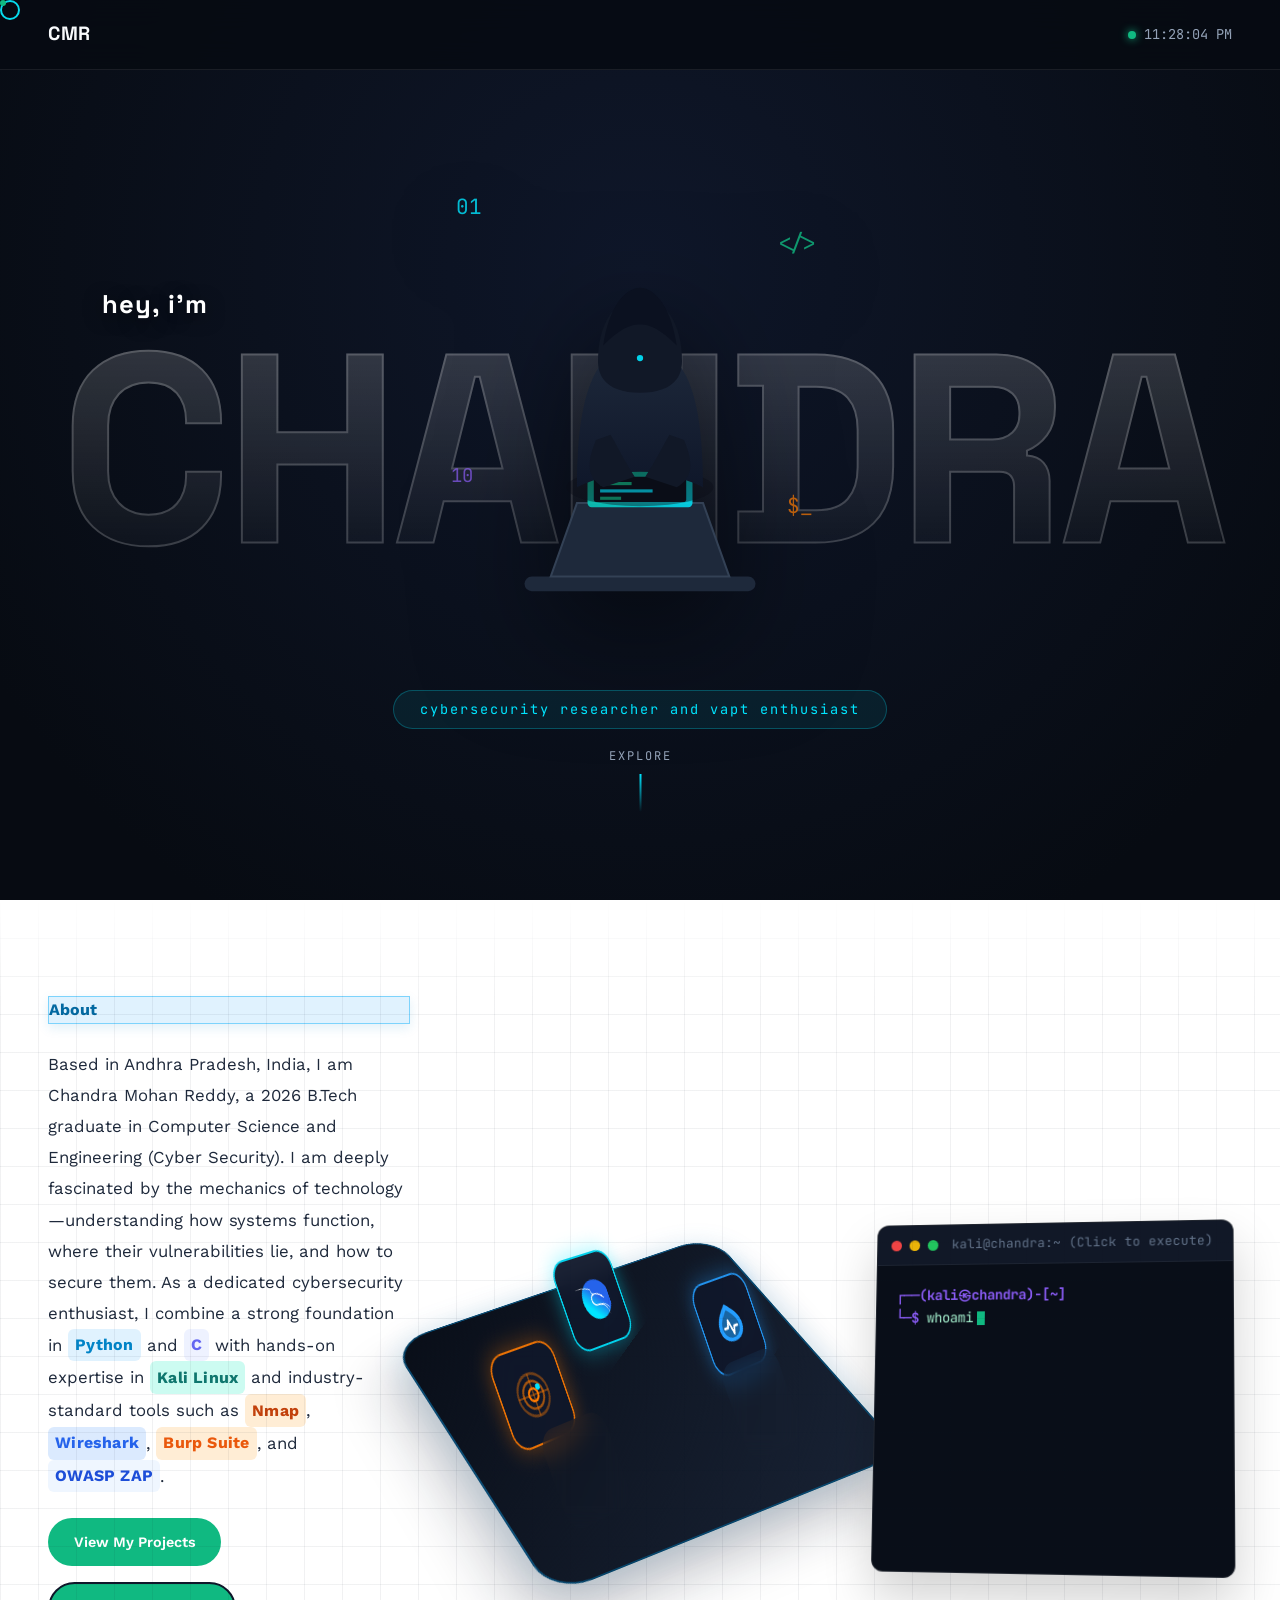
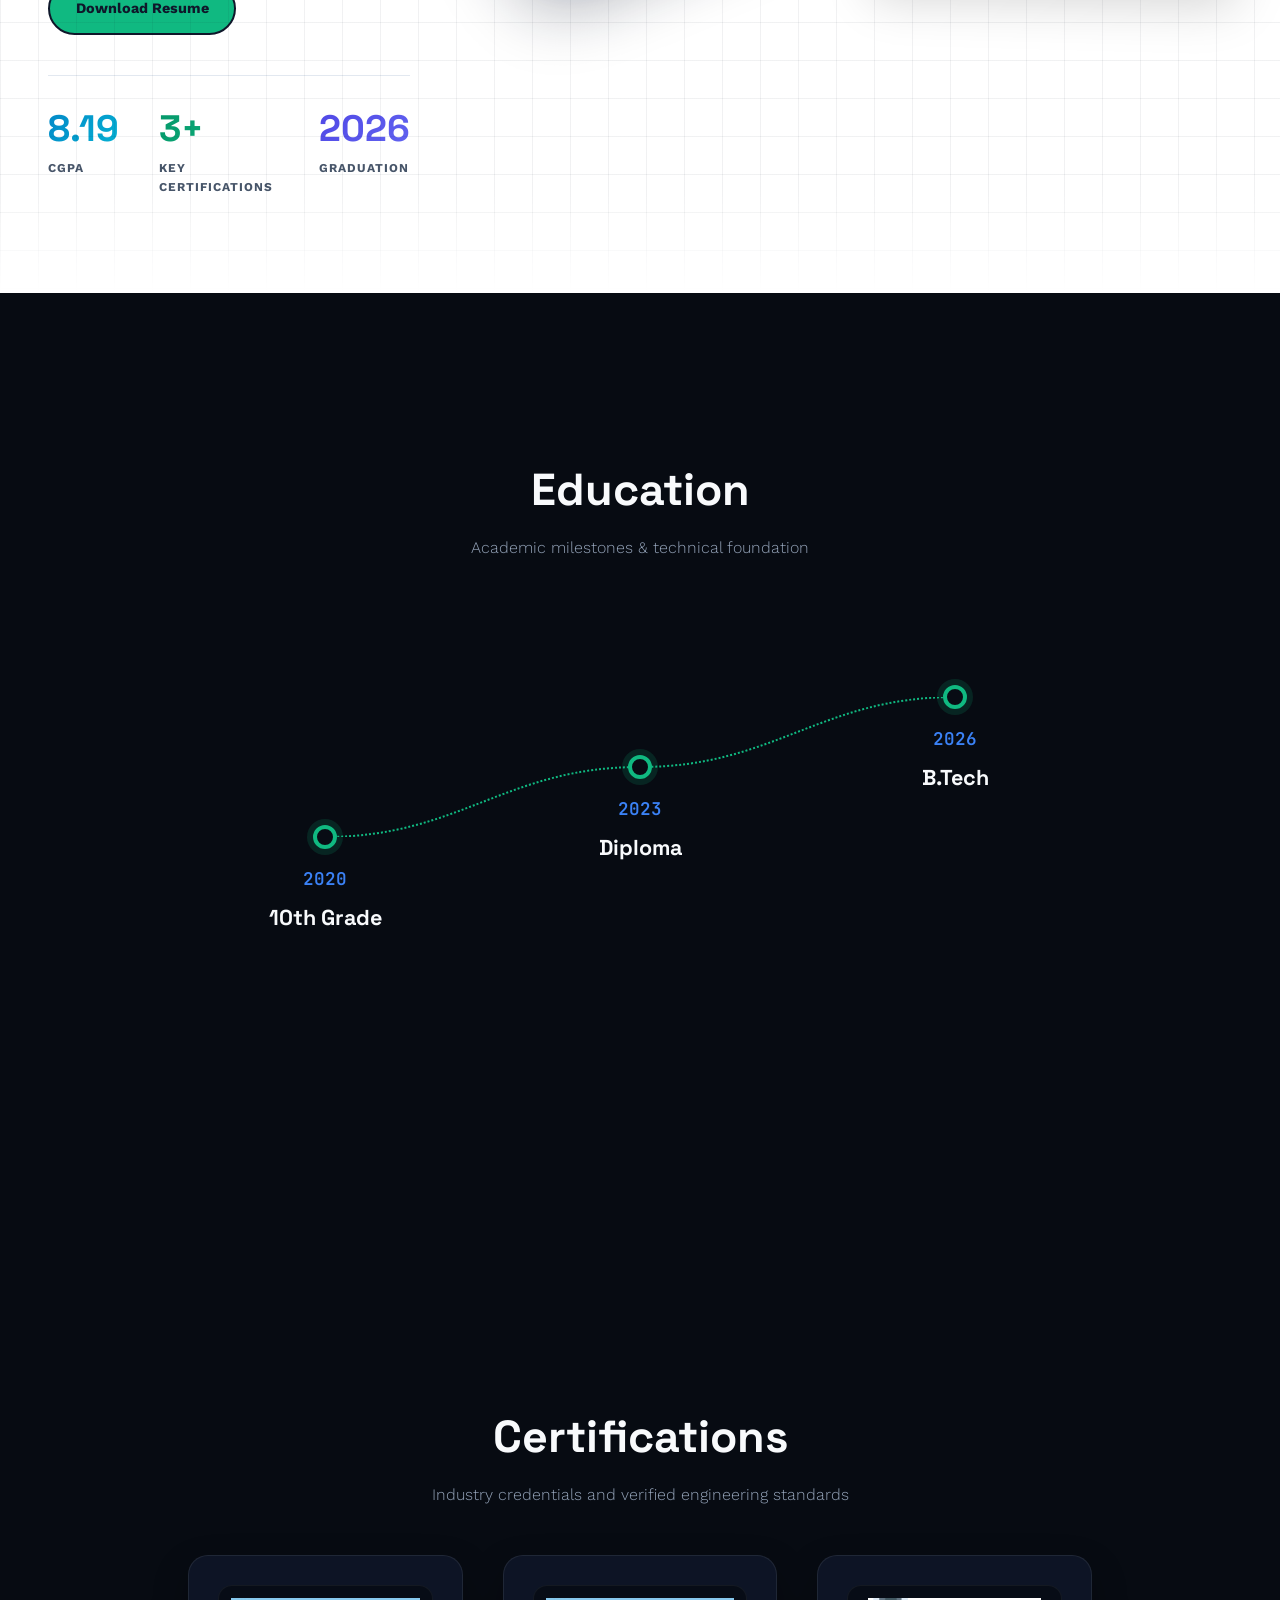
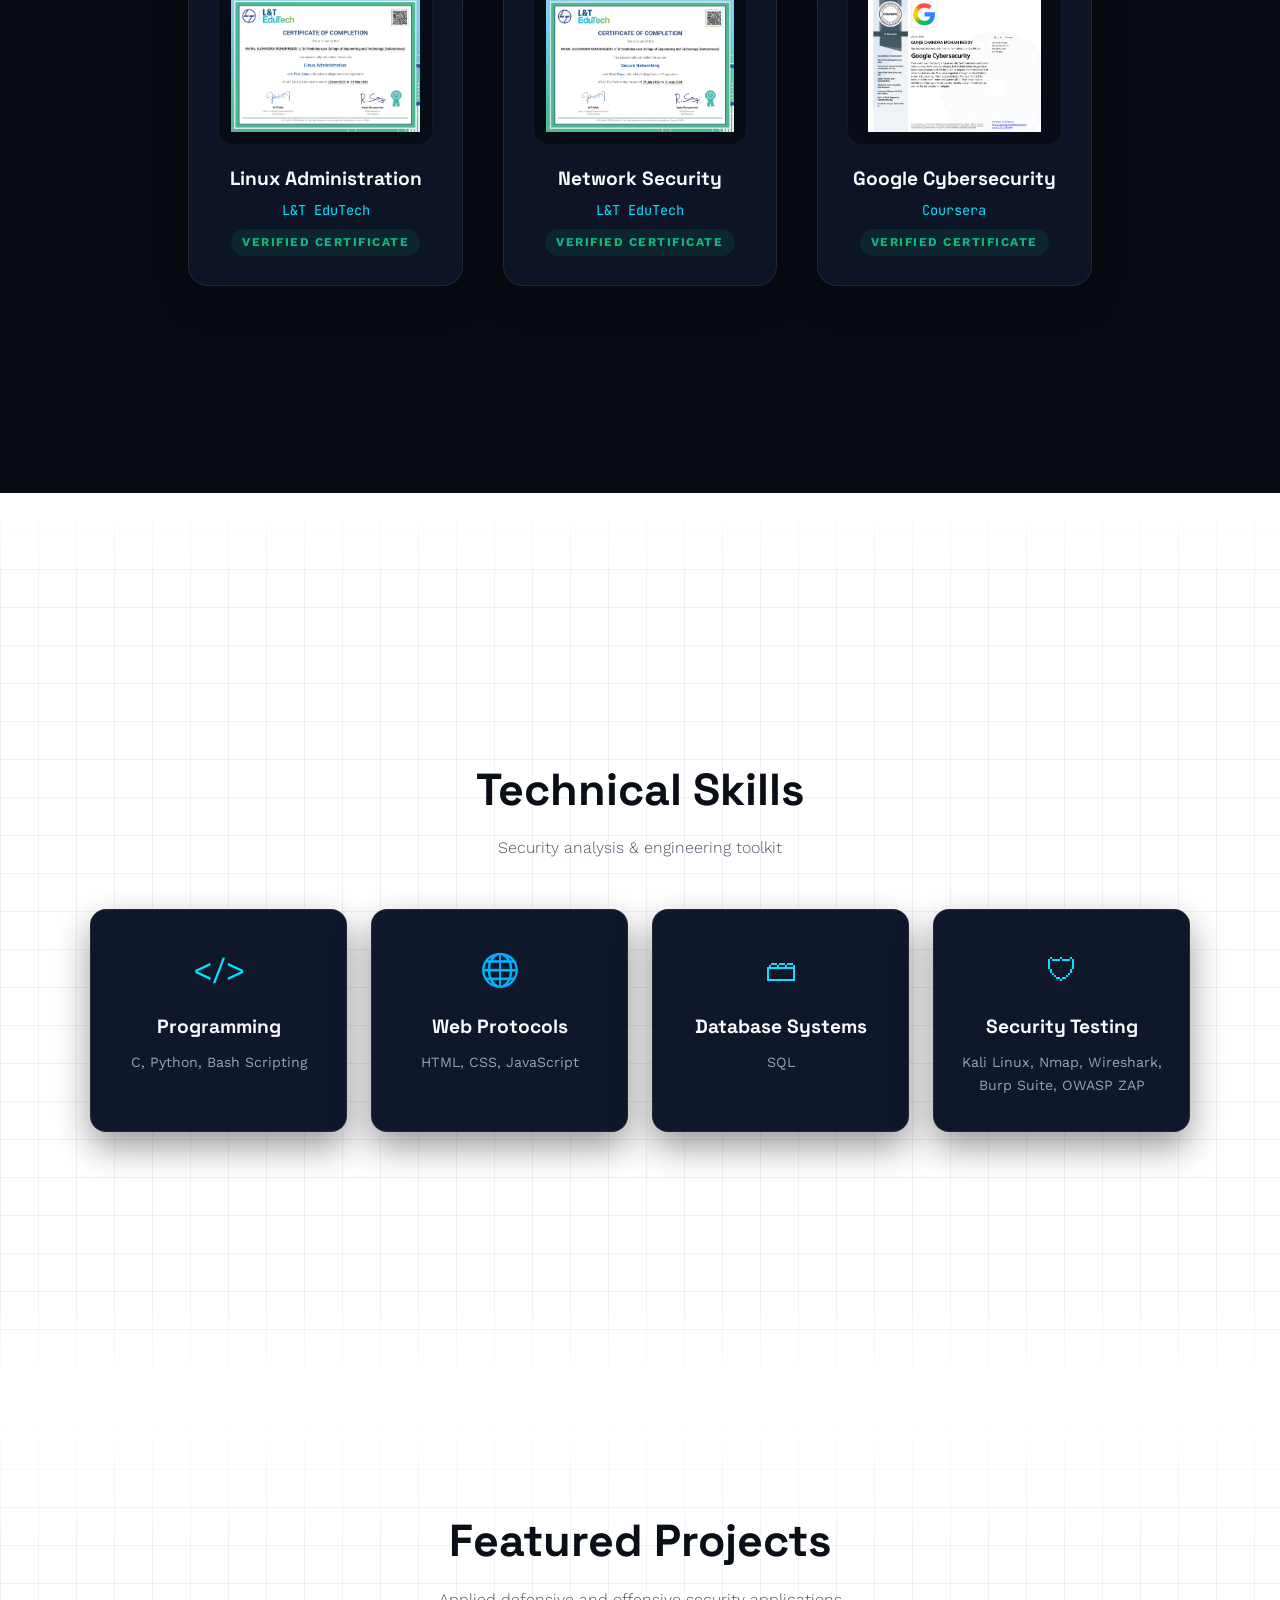
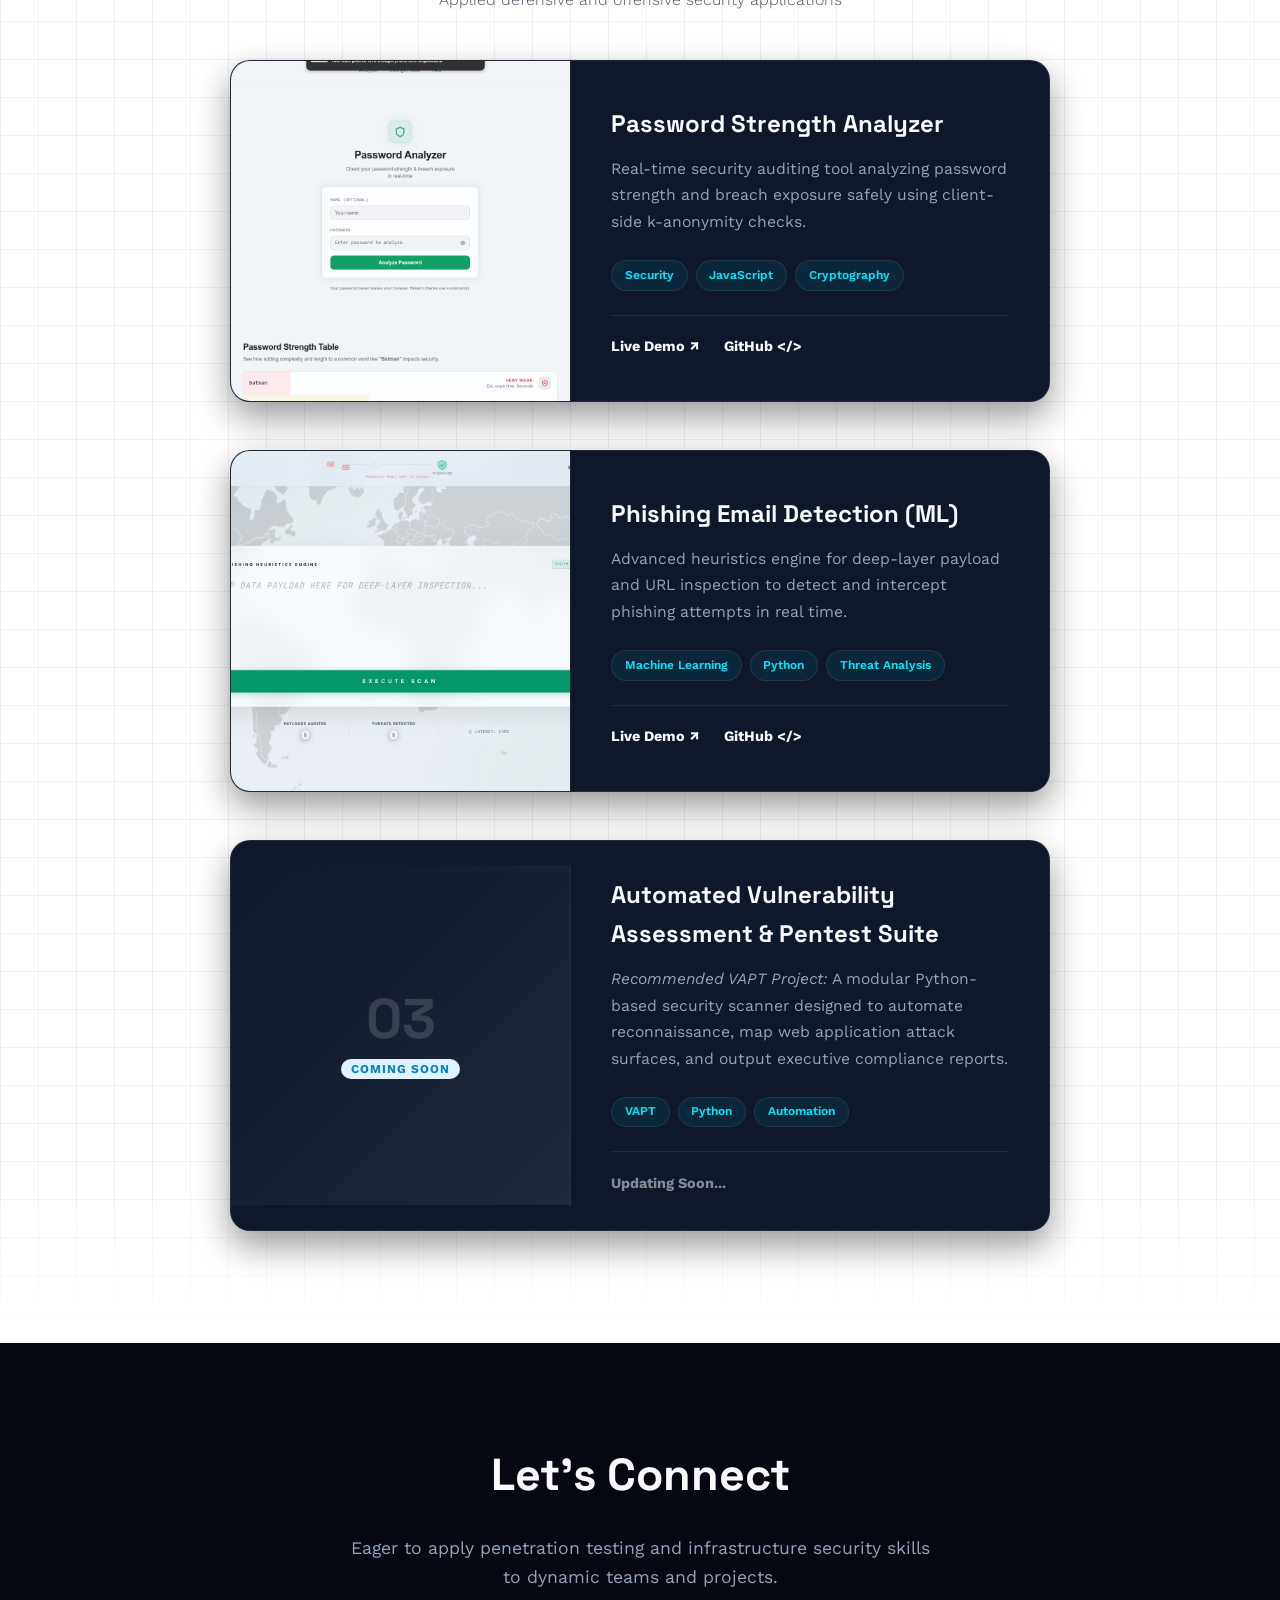
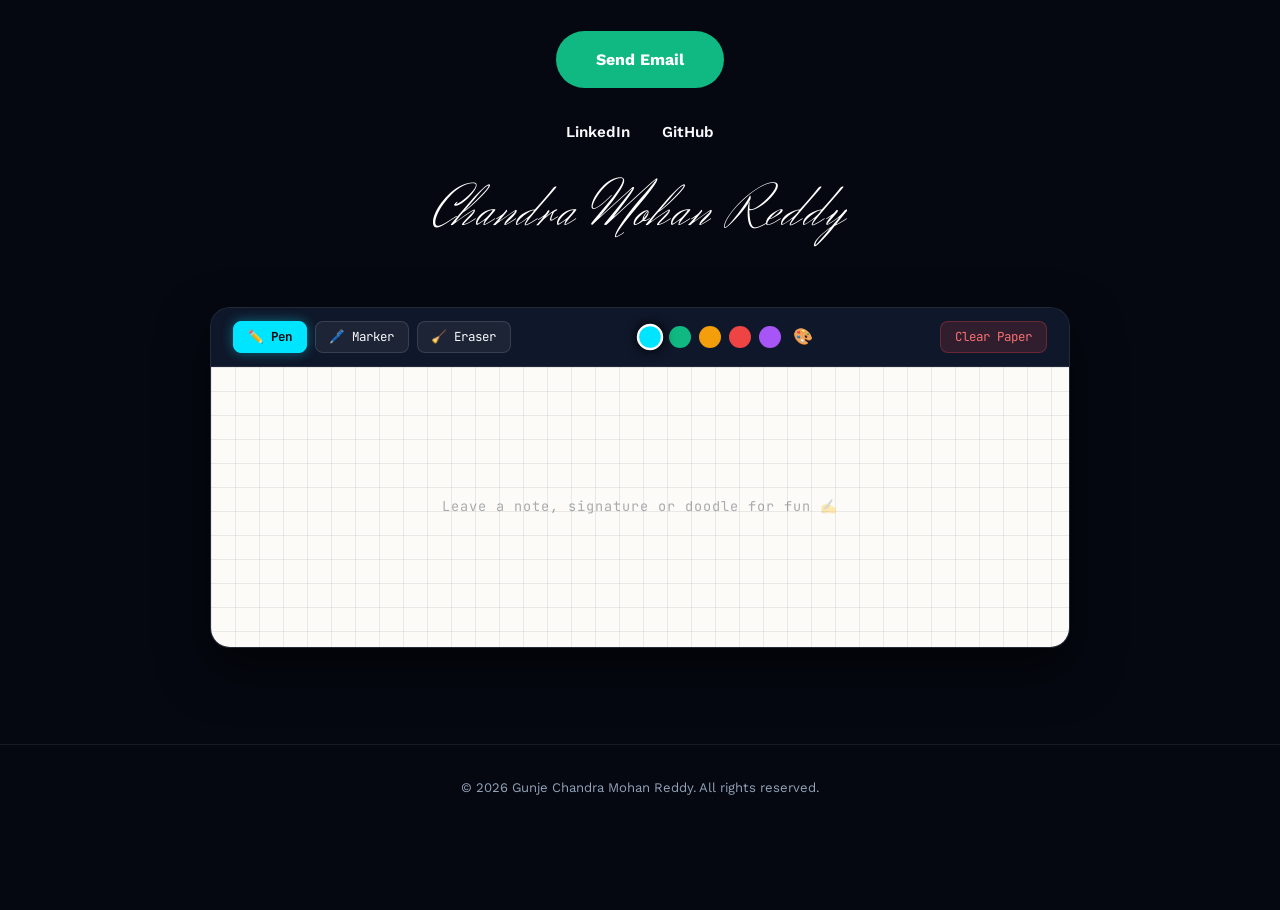
==== index.html @ 881570ff "feat: complete cybersecurity portfolio with interactive dock and doodle board" ====
<!DOCTYPE html>
<html lang="en">
<head>
    <meta charset="UTF-8">
    <meta name="viewport" content="width=device-width, initial-scale=1.0">
    <title>Gunje Chandra Mohan Reddy - Portfolio</title>
    <meta name="description" content="Portfolio of Gunje Chandra Mohan Reddy — Cybersecurity researcher and VAPT enthusiast skilled in Kali Linux, Nmap, Wireshark, Burp Suite and OWASP ZAP.">
    <meta property="og:title" content="Gunje Chandra Mohan Reddy - Cybersecurity Portfolio">
    <meta property="og:description" content="Cybersecurity researcher and VAPT enthusiast. Explore projects, certifications, and technical skills.">
    <meta property="og:type" content="website">
    <meta name="theme-color" content="#070b12">
    <link rel="icon" href="data:image/svg+xml,%3Csvg xmlns='http://www.w3.org/2000/svg' viewBox='0 0 100 100'%3E%3Crect width='100' height='100' rx='20' fill='%23070b12'/%3E%3Ctext x='50' y='66' font-family='Arial,sans-serif' font-size='44' font-weight='700' fill='%2300e5ff' text-anchor='middle'%3ECMR%3C/text%3E%3C/svg%3E">
    <link href="https://fonts.googleapis.com/css2?family=Playfair+Display:wght@700;900&family=Work+Sans:wght@300;400;600&family=JetBrains+Mono:wght@400;600&family=Space+Grotesk:wght@500;700;900&display=swap" rel="stylesheet">
    <link rel="stylesheet" href="styles.css">
    <link href="https://fonts.googleapis.com/css2?family=Herr+Von+Muellerhoff&family=Playfair+Display:ital,wght@0,700;0,900;1,700;1,900&family=Work+Sans:wght@300;400;600&family=JetBrains+Mono:wght@400;600&family=Space+Grotesk:wght@500;700;900&display=swap" rel="stylesheet">
</head>
<body>
    <div class="cursor"></div>
    <div class="cursor-dot"></div>
    <div class="progress-bar"></div>
    <div class="back-to-top"></div>

    <!-- Live Praneeth-Style Background Morphing Canvas -->
    <canvas id="bg-canvas" aria-hidden="true"></canvas>

    <!-- Top Minimal Bar -->
    <header class="top-nav">
        <div class="logo">CMR</div>
        <div class="live-time" title="System Live Time">
            <span class="live-indicator"></span>
            <span id="live-time-text">00:00:00</span>
        </div>
    </header>

<!-- 1. Centered REGGIE-STYLE Stage (Home) -->
<section class="stage" id="stage">
    <!-- Top-Left Greeting above CHANDRA -->
    <div class="stage-title-group fade-in">
        <span class="stage-hey">hey, i'm</span>
    </div>

    <h2 class="stage-bgtext" aria-hidden="true">CHANDRA</h2>

    <div class="stage-center-content">
        <!-- Center: Avatar -->
        <div class="stage-avatar-wrap" id="stageAvatar">
            <svg class="stage-avatar" viewBox="0 0 400 520" xmlns="http://www.w3.org/2000/svg" role="img">
                <defs>
                    <linearGradient id="hoodGrad" x1="0" y1="0" x2="0" y2="1">
                        <stop offset="0%" stop-color="#1e293b"/>
                        <stop offset="100%" stop-color="#0f172a"/>
                    </linearGradient>
                    <linearGradient id="screenGlow" x1="0" y1="0" x2="1" y2="1">
                        <stop offset="0%" stop-color="#10b981"/>
                        <stop offset="100%" stop-color="#00e5ff"/>
                    </linearGradient>
                </defs>

                <text x="25" y="85" fill="#00e5ff" font-family="JetBrains Mono, monospace" font-size="20" opacity="0.8">01</text>
                <text x="330" y="120" fill="#10b981" font-family="JetBrains Mono, monospace" font-size="22" opacity="0.8">&lt;/&gt;</text>
                <text x="20" y="340" fill="#8b5cf6" font-family="JetBrains Mono, monospace" font-size="18" opacity="0.7">10</text>
                <text x="340" y="370" fill="#ff7b00" font-family="JetBrains Mono, monospace" font-size="20" opacity="0.7">$_</text>

                <rect x="90" y="430" width="220" height="14" rx="7" fill="#1e293b"/>
                <path d="M115 430 L140 360 L260 360 L285 430 Z" fill="#1e293b" stroke="#334155" stroke-width="2"/>
                <rect x="150" y="330" width="100" height="34" rx="4" fill="url(#screenGlow)" opacity="0.85"/>
                <rect x="156" y="335" width="88" height="24" rx="2" fill="#0a0e17"/>
                <rect x="162" y="340" width="30" height="3" fill="#10b981"/>
                <rect x="162" y="347" width="50" height="3" fill="#00e5ff"/>
                <rect x="162" y="354" width="20" height="3" fill="#10b981"/>

                <ellipse cx="200" cy="345" rx="70" ry="18" fill="#0a0e17" opacity="0.4"/>
                <path d="M140 345 C140 260 155 210 200 210 C245 210 260 260 260 345 C260 345 230 330 200 330 C170 330 140 345 140 345 Z" fill="url(#hoodGrad)"/>
                <path d="M160 225 C160 190 175 165 200 165 C225 165 240 190 240 225 C240 245 225 255 200 255 C175 255 160 245 160 225 Z" fill="#111827"/>
                <path d="M165 210 C170 175 185 155 200 155 C215 155 230 175 235 210 C220 195 210 190 200 190 C190 190 180 195 165 210 Z" fill="#0b1120"/>
                <circle cx="200" cy="222" r="3" fill="#00e5ff" opacity="0.9"/>
                <path d="M158 300 C150 320 148 335 165 345 L195 335 C185 320 178 305 172 295 Z" fill="#111827"/>
                <path d="M242 300 C250 320 252 335 235 345 L205 335 C215 320 222 305 228 295 Z" fill="#111827"/>
            </svg>
        </div>

        <!-- Bottom: Cybersecurity researcher and vapt enthusiast -->
        <div class="stage-footer-group fade-in">
            <span class="stage-eyebrow">cybersecurity researcher and vapt enthusiast</span>
        </div>
    </div>

    <button class="scroll-indicator" id="scrollToIntro" aria-label="Scroll down">
        <span>EXPLORE</span>
        <span class="scroll-line"></span>
    </button>
</section>

    <!-- 2. Intro: CMR (White Background with Grid Pattern) -->
<section class="hero-stage white-intro-section pattern-white-grid" id="intro">
    <div class="hero-intro fade-in">
        <div class="terminal-badge">About</div>
        <br>
        <p>
            Based in Andhra Pradesh, India, I am Chandra Mohan Reddy, a 2026 B.Tech graduate in Computer Science and Engineering (Cyber Security). I am deeply fascinated by the mechanics of technology—understanding how systems function, where their vulnerabilities lie, and how to secure them. As a dedicated cybersecurity enthusiast, I combine a strong foundation in <span class="inline-token token-py">Python</span> and <span class="inline-token token-c">C</span> with hands-on expertise in <span class="inline-token token-kali">Kali Linux</span> and industry-standard tools such as <span class="inline-token token-nmap">Nmap</span>, <span class="inline-token token-ws">Wireshark</span>, <span class="inline-token token-burp">Burp Suite</span>, and <span class="inline-token token-zap">OWASP ZAP</span>.
        </p>
         <br>
        <div class="hero-buttons">
            <a href="#projects" class="cta-button">View My Projects</a>
            <a href="chandra resume.pdf" download class="cta-button cta-button-secondary">Download Resume</a>
        </div>
        <div class="stats-bar">
            <div class="stat">
                <div class="stat-number stat-cyan">8.19</div>
                <div class="stat-label">CGPA</div>
            </div>
            <div class="stat">
                <div class="stat-number stat-emerald">3+</div>
                <div class="stat-label">Key Certifications</div>
            </div>
            <div class="stat">
                <div class="stat-number stat-indigo">2026</div>
                <div class="stat-label">Graduation</div>
            </div>
        </div>
    </div>

        <!-- Center: 3D Platform -->
        <div class="isometric-center-stage fade-in">
            <div class="iso-platform-wrapper">
                <div class="iso-base-slab">
                    <div class="iso-grid-lines"></div>

                    <!-- Kali Linux -->
                    <div class="iso-tool-card card-kali" title="Kali Linux">
                        <div class="card-glass-body">
                            <svg class="tool-svg" viewBox="0 74.28 437.72 363.44">
                                <linearGradient id="kaliGrad" gradientUnits="userSpaceOnUse" x1="194.59" x2="313.27" y1="356.76" y2="238.08">
                                    <stop offset="0" stop-color="#00e5ff"/>
                                    <stop offset="1" stop-color="#2563eb"/>
                                </linearGradient>
                                <circle cx="270.5" cy="258.4" fill="url(#kaliGrad)" r="181.7"/>
                                <path d="m69.93 127.71c-29.46.03-48.95 2.42-48.95 2.42s107.73-5.17 194.03 29.77c2.93 13.12 11.76 34.98 16.51 45.48-13.6 9.4-28.94 18.25-31.33 49.61-2.38 31.36 24.58 58.95 58.01 59.8 31.75 1.69 53.69 1.93 80.28 15.72 25.38 14.03 46.19 56.79 48.25 95.25 2.22-28.53-8.48-89.9-58.45-108.53 69.82 12.22 75.98 63.97 75.98 64 0 0 5.2-59.76-88.67-73.54-11.9-1.74-26.95-3.09-42.17-3.12-75.25.99-77.99-86.79-21.29-91.22 23.5-1.94 51.56 10.74 78.99 23.51-.1 3.41.04 6.44 2.28 9.23 2.24 2.8 10.83 5.85 13.58 7.43 2.74 1.57 11.54 7.17 16.94 14.18 1.17-2.18 10.93-8.54 10.93-8.54s-2.34.05-7.78-1.98c-5.44-2.04-11.9-8.19-12.05-8.55-.16-.35-.26-.91 1.01-1.17.97-.81-1.22-3.46-2.18-4.42-.97-.97-7.43-11.95-7.58-12.21-.15-.25-.2-.5-.66-.81-1.43-.46-7.68.66-7.68.66s-9.62-4.73-12.94-14.91c.05 1.78-1.65 3.73 0 7.83-5.01-2.12-9.32-5.74-12.72-14.68-2.02 5.08 0 8.32 0 8.32s-11.81-3.3-13.7-14.2c-2.08 4.9 0 7.84 0 7.84s-19.26-10.05-51.26-10.2c-21.42-1.96-25.88-39.65-23.9-46 0 0-30.9-16.28-91.72-23.47-22.8-2.7-44.08-3.53-61.76-3.51z" fill="#ffffff"/>
                            </svg>
                        </div>
                    </div>

                    <!-- Nmap -->
                    <div class="iso-tool-card card-nmap" title="Nmap">
                        <div class="card-glass-body">
                            <svg viewBox="0 0 48 48" class="tool-svg">
                                <circle cx="24" cy="24" r="20" fill="none" stroke="#ff7b00" stroke-width="2.5" opacity="0.4"/>
                                <circle cx="24" cy="24" r="13" fill="none" stroke="#ff7b00" stroke-width="2.5" opacity="0.6"/>
                                <circle cx="24" cy="24" r="6" fill="none" stroke="#ff7b00" stroke-width="2.5"/>
                                <line x1="24" y1="4" x2="24" y2="44" stroke="#ff7b00" stroke-width="2" opacity="0.4"/>
                                <line x1="4" y1="24" x2="44" y2="24" stroke="#ff7b00" stroke-width="2" opacity="0.4"/>
                                <circle cx="32" cy="18" r="3" fill="#00e5ff"/>
                            </svg>
                        </div>
                    </div>

                    <!-- Wireshark -->
                    <div class="iso-tool-card card-wireshark" title="Wireshark">
                        <div class="card-glass-body">
                            <svg class="tool-svg" viewBox="0 0 48 48" xmlns="http://www.w3.org/2000/svg">
                                <path d="M24 4C13 12 6 18 6 27c0 8 8 14 18 14s18-6 18-14c0-9-7-15-18-23z" fill="#249eff"/>
                                <path d="M24 10C16 16 11 20.5 11 27c0 6 6 10.5 13 10.5S37 33 37 27c0-6.5-5-11-13-17z" fill="#0a0e17" opacity="0.4"/>
                                <path d="M14 27h5l3-7 4 14 3-7h5" fill="none" stroke="#ffffff" stroke-width="2.5" stroke-linecap="round" stroke-linejoin="round"/>
                            </svg>
                        </div>
                    </div>

                    <!-- Burp Suite -->
                    <div class="iso-tool-card card-burp" title="Burp Suite">
                        <div class="card-glass-body">
                            <svg class="tool-svg" viewBox="0 0 48 48" xmlns="http://www.w3.org/2000/svg">
                                <ellipse cx="24" cy="26" rx="11" ry="14" fill="#ff6b35"/>
                                <ellipse cx="24" cy="26" rx="6.5" ry="10" fill="#ffffff" opacity="0.4"/>
                                <circle cx="19.5" cy="17" r="3" fill="#ff6b35"/>
                                <circle cx="28.5" cy="17" r="3" fill="#ff6b35"/>
                                <path d="M13 22 L5 18 M13 30 L5 32 M35 22 L43 18 M35 30 L43 32" stroke="#ff6b35" stroke-width="2.2" stroke-linecap="round"/>
                                <circle cx="19.5" cy="17" r="1.1" fill="#0a0e17"/>
                                <circle cx="28.5" cy="17" r="1.1" fill="#0a0e17"/>
                            </svg>
                        </div>
                    </div>

                    <!-- OWASP ZAP -->
                    <div class="iso-tool-card card-zap" title="OWASP ZAP">
                        <div class="card-glass-body">
                            <svg class="tool-svg" viewBox="0 0 48 48" xmlns="http://www.w3.org/2000/svg">
                                <path d="M24 4 L40 12 V24 C40 34 33 41 24 44 C15 41 8 34 8 24 V12 Z" fill="#3b82f6" opacity="0.25" stroke="#3b82f6" stroke-width="2"/>
                                <path d="M27 10 L15 26 H22 L19 38 L34 20 H26 Z" fill="#3b82f6"/>
                            </svg>
                        </div>
                    </div>
                </div>
            </div>
        </div>

        <!-- Right: Kali Terminal -->
        <div class="hero-terminal-wrap fade-in">
            <div class="terminal-window" id="interactive-term">
                <div class="terminal-header">
                    <span class="term-btn red"></span>
                    <span class="term-btn yellow"></span>
                    <span class="term-btn green"></span>
                    <span class="term-title">kali@chandra:~ (Click to execute)</span>
                </div>
                <div class="terminal-body" id="term-body">
                    <div id="term-history"></div>
                    <div class="term-line" id="term-input-line">
                        <span class="term-user" id="prompt-prefix">┌──(kali㉿chandra)-[~]<br>└─$</span>
                        <span id="current-cmd"></span><span class="cursor-blink"></span>
                    </div>
                </div>
            </div>
        </div>
    </section>

    <!-- 3. Education -->
    <section class="about education-section" id="education">
        <div class="section-heading-wrap fade-in">
            <h2 class="section-title">Education</h2>
            <p class="section-sub">Academic milestones &amp; technical foundation</p>
        </div>

        <div class="timeline-container fade-in">
            <svg class="route-path" viewBox="0 0 100 100" preserveAspectRatio="none">
                <path d="M 15,100 C 30,100 35,50 50,50 C 65,50 70,0 85,0" fill="none" stroke="var(--accent)" stroke-width="2" stroke-dasharray="2, 2" vector-effect="non-scaling-stroke" />
            </svg>
            
            <div class="timeline-step step-1">
                <div class="timeline-dot"></div>
                <div class="timeline-year">2020</div>
                <div class="timeline-label">10th Grade</div>
                <div class="timeline-tooltip">
                    <strong>100% Passed</strong>
                    SSC (Secondary School)
                </div>
            </div>
            
            <div class="timeline-step step-2">
                <div class="timeline-dot"></div>
                <div class="timeline-year">2023</div>
                <div class="timeline-label">Diploma</div>
                <div class="timeline-tooltip">
                    <strong>79.3% Passed</strong>
                    Diploma in ECE
                </div>
            </div>
            
            <div class="timeline-step step-3">
                <div class="timeline-dot"></div>
                <div class="timeline-year">2026</div>
                <div class="timeline-label">B.Tech</div>
                <div class="timeline-tooltip">
                    <strong>8.19 CGPA Passed</strong>
                    B.Tech in CSE (Cyber Security)
                </div>
            </div>
        </div>
    </section>

    <!-- 4. Certifications Section -->
    <section class="certifications-section" id="certifications">
        <div class="section-heading-wrap fade-in">
            <h2 class="section-title">Certifications</h2>
            <p class="section-sub">Industry credentials and verified engineering standards</p>
        </div>

        <div class="cert-grid fade-in">
            <div class="cert-badge">
                <div class="cert-image-container">
                    <img src="images/LA.jpeg" alt="Linux Administration - L&amp;T EduTech">
                </div>
                <img src="images/LA.jpeg" class="cert-preview" alt="Linux Administration Certificate Preview">
                <div class="cert-info">
                    <h4>Linux Administration</h4>
                    <span class="cert-issuer">L&amp;T EduTech</span>
                    <span class="cert-status">Verified Certificate</span>
                </div>
            </div>

            <div class="cert-badge">
                <div class="cert-image-container">
                    <img src="images/SN.jpeg" alt="Secure Networking - L&amp;T EduTech">
                </div>
                <img src="images/SN.jpeg" class="cert-preview" alt="Network Security Certificate Preview">
                <div class="cert-info">
                    <h4>Network Security</h4>
                    <span class="cert-issuer">L&amp;T EduTech</span>
                    <span class="cert-status">Verified Certificate</span>
                </div>
            </div>

            <div class="cert-badge">
                <div class="cert-image-container">
                    <img src="images/gcs.png" alt="Google Professional Cybersecurity Certificate">
                </div>
                <img src="images/gcs.png" class="cert-preview" alt="Google Cybersecurity Certificate Preview">
                <div class="cert-info">
                    <h4>Google Cybersecurity</h4>
                    <span class="cert-issuer">Coursera</span>
                    <span class="cert-status">Verified Certificate</span>
                </div>
            </div>
        </div>
    </section>

    <!-- 5. Skills Section (White BG + Grid Pattern + Dark Cards) -->
    <section class="skills-section white-theme-section pattern-white-grid" id="skills">
        <div class="section-heading-wrap fade-in">
            <h2 class="section-title">Technical Skills</h2>
            <p class="section-sub">Security analysis &amp; engineering toolkit</p>
        </div>
        <div class="skills fade-in">
            <div class="skill-card">
                <div class="skill-icon-wrap">&lt;/&gt;</div>
                <h3>Programming</h3>
                <p>C, Python, Bash Scripting</p>
            </div>
            <div class="skill-card">
                <div class="skill-icon-wrap">&#127760;</div>
                <h3>Web Protocols</h3>
                <p>HTML, CSS, JavaScript</p>
            </div>
            <div class="skill-card">
                <div class="skill-icon-wrap">&#128451;</div>
                <h3>Database Systems</h3>
                <p>SQL</p>
            </div>
            <div class="skill-card">
                <div class="skill-icon-wrap">&#128737;</div>
                <h3>Security Testing</h3>
                <p>Kali Linux, Nmap, Wireshark, Burp Suite, OWASP ZAP</p>
            </div>
        </div>
    </section>

    <!-- 6. Projects Section (White BG + Grid Pattern + Dark Cards) -->
    <section class="projects white-theme-section pattern-white-grid" id="projects">
        <div class="section-heading-wrap fade-in">
            <h2 class="section-title">Featured Projects</h2>
            <p class="section-sub">Applied defensive and offensive security applications</p>
        </div>
        
        <div class="project-stack">
           <!-- Project 1 -->
           <div class="project-card-vertical fade-in">
                <div class="project-img-square">
                    <img src="images/psa.png" alt="Password Strength Analyzer">
                </div>
                <div class="project-content-vertical">
                    <h3>Password Strength Analyzer</h3>
                    <p>Real-time security auditing tool analyzing password strength and breach exposure safely using client-side k-anonymity checks.</p>
                    <div class="project-tags">
                        <span class="tag">Security</span>
                        <span class="tag">JavaScript</span>
                        <span class="tag">Cryptography</span>
                    </div>
                    <div class="project-links">
                        <a href="https://safepasswd.web.app/" target="_blank" rel="noopener noreferrer" class="project-link">Live Demo ↗</a>
                        <a href="https://github.com/chandureddy142" target="_blank" rel="noopener noreferrer" class="project-link">GitHub &lt;/&gt;</a>
                    </div>
                </div>
            </div>

            <!-- Project 2 -->
            <div class="project-card-vertical fade-in">
                <div class="project-img-square">
                    <img src="images/ped.png" alt="Phishing Email Detection using ML">
                </div>
                <div class="project-content-vertical">
                    <h3>Phishing Email Detection (ML)</h3>
                    <p>Advanced heuristics engine for deep-layer payload and URL inspection to detect and intercept phishing attempts in real time.</p>
                    <div class="project-tags">
                        <span class="tag">Machine Learning</span>
                        <span class="tag">Python</span>
                        <span class="tag">Threat Analysis</span>
                    </div>
                    <div class="project-links">
                        <a href="https://phishgaurd.chandureddy.in/" target="_blank" rel="noopener noreferrer" class="project-link">Live Demo ↗</a>
                        <a href="https://github.com/chandureddy142" target="_blank" rel="noopener noreferrer" class="project-link">GitHub &lt;/&gt;</a>
                    </div>
                </div>
            </div>

            <!-- Project 3 -->
            <div class="project-card-vertical fade-in">
                <div class="project-img-square placeholder-img">
                    <div class="placeholder-content">
                        <span class="placeholder-number">03</span>
                        <span class="placeholder-badge">Coming Soon</span>
                    </div>
                </div>
                <div class="project-content-vertical">
                    <h3>Automated Vulnerability Assessment &amp; Pentest Suite</h3>
                    <p><em>Recommended VAPT Project:</em> A modular Python-based security scanner designed to automate reconnaissance, map web application attack surfaces, and output executive compliance reports.</p>
                    <div class="project-tags">
                        <span class="tag">VAPT</span>
                        <span class="tag">Python</span>
                        <span class="tag">Automation</span>
                    </div>
                    <div class="project-links">
                        <span class="project-link" style="opacity: 0.5; cursor: not-allowed;">Updating Soon...</span>
                    </div>
                </div>
            </div>
        </div>
    </section>

   <!-- 7. Contact Section with Interactive Grid Doodle Paper -->
<section class="contact solid-void-contact" id="contact">
    <div class="contact-content fade-in">
        <h2 class="section-title">Let's Connect</h2>
        <p>Eager to apply penetration testing and infrastructure security skills to dynamic teams and projects.</p>
        <a href="mailto:gunjechandramohanreddy@gmail.com" class="contact-button">Send Email</a>
        <div class="social-links">
            <a href="https://www.linkedin.com/in/gunjechandramohanreddy" target="_blank" title="LinkedIn">LinkedIn</a>
            <a href="https://github.com/chandureddy142" target="_blank" title="GitHub">GitHub</a>
        </div>
        <!-- Animated Autography-Style Signature -->
        <div class="signature-wrapper">
            <span class="signature-text">Chandra Mohan Reddy</span>
        </div>
    </div>

    <!-- Drawing Pad Widget -->
    <div class="doodle-paper-container fade-in">
        <div class="doodle-paper-bar">
            <div class="doodle-tool-group">
                <button type="button" class="doodle-btn active" id="tool-pen" title="Fine Pen">✏️ Pen</button>
                <button type="button" class="doodle-btn" id="tool-marker" title="Marker / Highlighter">🖊️ Marker</button>
                <button type="button" class="doodle-btn" id="tool-eraser" title="Eraser">🧹 Eraser</button>
            </div>

            <div class="doodle-color-group">
                <button type="button" class="color-dot active" data-color="#00e5ff" style="background: #00e5ff;"></button>
                <button type="button" class="color-dot" data-color="#10b981" style="background: #10b981;"></button>
                <button type="button" class="color-dot" data-color="#f59e0b" style="background: #f59e0b;"></button>
                <button type="button" class="color-dot" data-color="#ef4444" style="background: #ef4444;"></button>
                <button type="button" class="color-dot" data-color="#a855f7" style="background: #a855f7;"></button>
                <label class="custom-color-picker" title="Custom Color">
                    🎨
                    <input type="color" id="doodle-color-input" value="#00e5ff">
                </label>
            </div>

            <button type="button" class="doodle-btn doodle-clear" id="doodle-clear-btn" title="Clear Grid Paper">Clear Paper</button>
        </div>

        <div class="doodle-paper-sheet">
            <canvas id="doodle-canvas"></canvas>
            <span class="doodle-placeholder" id="doodle-hint">Leave a note, signature or doodle for fun ✍️</span>
        </div>
    </div>
</section>

    <footer>
        <p>&copy; 2026 Gunje Chandra Mohan Reddy. All rights reserved.</p>
    </footer>

    <!-- Normal Box-Type Glassmorphic Dock with Rainbow Border Glow -->
    <div class="floating-dock-container" id="dockContainer">
        <nav class="floating-dock glass-dock-box" id="dock">
            <a href="#stage" class="dock-item item-home active" data-tooltip="Home" aria-label="Home">
                <span class="dock-icon">
                    <svg viewBox="0 0 24 24"><path d="M10 20v-6h4v6h5v-8h3L12 3 2 12h3v8z" fill="currentColor"/></svg>
                </span>
                <span class="dock-dot"></span>
            </a>
            <a href="#intro" class="dock-item item-about" data-tooltip="About Me" aria-label="About Me">
                <span class="dock-icon">
                    <svg viewBox="0 0 24 24"><path d="M12 12c2.21 0 4-1.79 4-4s-1.79-4-4-4-4 1.79-4 4 1.79 4 4 4zm0 2c-2.67 0-8 1.34-8 4v2h16v-2c0-2.66-5.33-4-8-4z" fill="currentColor"/></svg>
                </span>
                <span class="dock-dot"></span>
            </a>
            <a href="#education" class="dock-item item-edu" data-tooltip="Education" aria-label="Education">
                <span class="dock-icon">
                    <svg viewBox="0 0 24 24"><path d="M5 13.18v4L12 21l7-3.82v-4L12 17l-7-3.82zM12 3L1 9l11 6 9-4.91V17h2V9L12 3z" fill="currentColor"/></svg>
                </span>
                <span class="dock-dot"></span>
            </a>
            <a href="#certifications" class="dock-item item-certs" data-tooltip="Certificates" aria-label="Certificates">
                <span class="dock-icon">
                    <svg viewBox="0 0 24 24"><path d="M12 15.39l-3.76 2.27.99-4.28-3.32-2.88 4.38-.37L12 6.09l1.71 4.04 4.38.37-3.32 2.88.99 4.28M22 9.24l-7.19-.62L12 2 9.19 8.63 2 9.24l5.46 4.73L5.82 21 12 17.27 18.18 21l-1.63-7.03L22 9.24z" fill="currentColor"/></svg>
                </span>
                <span class="dock-dot"></span>
            </a>
            <a href="#skills" class="dock-item item-skills" data-tooltip="Skills" aria-label="Skills">
                <span class="dock-icon">
                    <svg viewBox="0 0 24 24"><path d="M9.4 16.6L4.8 12l4.6-4.6L8 6l-6 6 6 6 1.4-1.4zm5.2 0l4.6-4.6-4.6-4.6L16 6l6 6-6 6-1.4-1.4z" fill="currentColor"/></svg>
                </span>
                <span class="dock-dot"></span>
            </a>
            <a href="#projects" class="dock-item item-projects" data-tooltip="Projects" aria-label="Projects">
                <span class="dock-icon">
                    <svg viewBox="0 0 24 24"><path d="M19 3H5c-1.1 0-2 .9-2 2v14c0 1.1.9 2 2 2h14c1.1 0 2-.9 2-2V5c0-1.1-.9-2-2-2zm-5 14H7v-2h7v2zm3-4H7v-2h10v2zm0-4H7V7h10v2z" fill="currentColor"/></svg>
                </span>
                <span class="dock-dot"></span>
            </a>
            <a href="#contact" class="dock-item item-contact" data-tooltip="Contact" aria-label="Contact">
                <span class="dock-icon">
                    <svg viewBox="0 0 24 24"><path d="M20 4H4c-1.1 0-1.99.9-1.99 2L2 18c0 1.1.9 2 2 2h16c1.1 0 2-.9 2-2V6c0-1.1-.9-2-2-2zm0 4l-8 5-8-5V6l8 5 8-5v2z" fill="currentColor"/></svg>
                </span>
                <span class="dock-dot"></span>
            </a>
        </nav>
    </div>

    <script src="script.js"></script>
</body>
</html>
---- styles.css ----
* {
    margin: 0;
    padding: 0;
    box-sizing: border-box;
}

:root {
    --accent: #10b981;
    --bg-dark: #070b12;
    --surface-dark: #0f172a;
    --border-dark: rgba(255, 255, 255, 0.08);
    --text-muted: #94a3b8;
    --text-heading-dark: #f8fafc;
    --cyan: #00e5ff;
    --highlight: #3b82f6;
    --purple: #8b5cf6;
    --amber: #f59e0b;
}

html {
    scroll-behavior: smooth;
}

body {
    background: var(--bg-dark);
    color: var(--text-muted);
    font-family: 'Work Sans', sans-serif;
    overflow-x: hidden;
    line-height: 1.6;
    position: relative;
}

/* Praneeth-Style Morphing Canvas */
#bg-canvas {
    position: fixed;
    top: 0;
    left: 0;
    width: 100vw;
    height: 100vh;
    pointer-events: none;
    z-index: 1;
    transition: opacity 0.5s ease-out;
}

.pattern-white-grid {
    position: relative;
    background-color: #ffffff !important;
}

.pattern-white-grid::before {
    content: '';
    position: absolute;
    inset: 0;
    background-image: 
        linear-gradient(rgba(15, 23, 42, 0.06) 1.2px, transparent 1.2px),
        linear-gradient(90deg, rgba(15, 23, 42, 0.06) 1.2px, transparent 1.2px);
    background-size: 38px 38px;
    mask-image: linear-gradient(180deg, transparent 0%, black 10%, black 90%, transparent 100%);
    -webkit-mask-image: linear-gradient(180deg, transparent 0%, black 10%, black 90%, transparent 100%);
    pointer-events: none;
    z-index: 1;
}

.solid-void-contact {
    background: #050811 !important;
    position: relative;
}

/* Custom Interactive Cursor */
.cursor {
    width: 20px;
    height: 20px;
    border: 2px solid var(--cyan);
    border-radius: 50%;
    position: fixed;
    pointer-events: none;
    z-index: 99999;
    transition: transform 0.1s ease-out;
    mix-blend-mode: difference;
}

.cursor-dot {
    width: 6px;
    height: 6px;
    background: var(--accent);
    border-radius: 50%;
    position: fixed;
    pointer-events: none;
    z-index: 99999;
}

.cursor.expand {
    transform: scale(2.2);
    border-color: var(--accent);
    background: rgba(16, 185, 129, 0.15);
}

/* Top Bar */
.top-nav {
    position: fixed;
    top: 0;
    left: 0;
    width: 100%;
    padding: 1.2rem 3rem;
    display: flex;
    justify-content: space-between;
    align-items: center;
    z-index: 100;
    backdrop-filter: blur(15px);
    background: rgba(7, 11, 18, 0.85);
    border-bottom: 1px solid var(--border-dark);
}

.logo {
    font-family: 'Space Grotesk', sans-serif;
    font-weight: 700;
    color: var(--text-heading-dark);
    letter-spacing: 0.5px;
    font-size: 1.2rem;
}

.live-time {
    font-family: 'JetBrains Mono', monospace;
    font-size: 0.85rem;
    color: #94a3b8;
    display: flex;
    align-items: center;
    gap: 0.5rem;
}

.live-indicator {
    width: 8px;
    height: 8px;
    background: var(--accent);
    border-radius: 50%;
    box-shadow: 0 0 8px var(--accent);
    animation: pulseGlow 2s infinite;
}

@keyframes pulseGlow {
    0%, 100% { transform: scale(1); opacity: 1; }
    50% { transform: scale(1.3); opacity: 0.5; }
}

/* Full Viewport Sections */
.stage,
.hero-stage,
.about,
.certifications-section,
.skills-section,
.projects,
.contact {
    min-height: 100vh;
    display: flex;
    flex-direction: column;
    justify-content: center;
    position: relative;
    z-index: 2;
    padding: 6rem 3rem;
}

.projects {
    height: auto !important;
    min-height: 100vh;
    padding: 7rem 2rem;
}

/* ========================================================
   SECTION 1: REGGIE STAGE (HOME)
   ======================================================== */
.stage {
    background: radial-gradient(circle at 50% 30%, #0f172a 0%, #070b12 85%) !important;
    align-items: center;
    overflow: hidden;
    padding-top: 50px;
}

.stage-bgtext {
    position: absolute;
    top: 50%;
    left: 50%;
    transform: translate(-50%, -50%);
    font-family: 'Space Grotesk', sans-serif;
    font-weight: 900;
    font-size: clamp(15vw, 21vw, 24vw);
    line-height: 1;
    letter-spacing: -0.03em;
    color: transparent;
    -webkit-text-stroke: 2px rgba(255, 255, 255, 0.18);
    background: linear-gradient(180deg, rgba(255, 255, 255, 0.18), transparent);
    -webkit-background-clip: text;
    background-clip: text;
    white-space: nowrap;
    user-select: none;
    z-index: 1;
    text-align: center;
    animation: bgBreathe 8s ease-in-out infinite;
}

@keyframes bgBreathe {
    0%, 100% { transform: translate(-50%, -50%) scale(1); }
    50% { transform: translate(-50%, -50%) scale(1.02); }
}

.stage-center-content {
    position: relative;
    z-index: 3;
    display: flex;
    flex-direction: column;
    align-items: center;
    justify-content: center;
}

.stage-title-group {
    position: absolute;
    top: calc(50% - 13vw);
    left: max(5vw, calc(50% - 42vw));
    z-index: 5;
    pointer-events: none;
}

.stage-hey {
    font-family: 'Space Grotesk', sans-serif;
    font-size: clamp(1.2rem, 2vw, 1.8rem);
    font-weight: 700;
    color: #ffffff;
    letter-spacing: 1px;
    text-transform: lowercase;
    text-shadow: 0 4px 18px rgba(0, 0, 0, 0.6);
}

@media (max-width: 768px) {
    .stage-title-group {
        top: calc(50% - 20vw);
        left: 8vw;
    }
}

.stage-footer-group {
    display: flex;
    justify-content: center;
    margin-top: 1.2rem;
    z-index: 4;
}

.stage-eyebrow {
    font-family: 'JetBrains Mono', monospace;
    font-size: 0.85rem;
    color: var(--cyan);
    letter-spacing: 2px;
    background: rgba(0, 229, 255, 0.08);
    border: 1px solid rgba(0, 229, 255, 0.25);
    padding: 0.5rem 1.6rem;
    border-radius: 100px;
    text-transform: lowercase;
    white-space: nowrap;
}

.stage-avatar-wrap {
    width: min(75vw, 420px);
    animation: avatarFloat 6s ease-in-out infinite;
    filter: drop-shadow(0 30px 60px rgba(0, 0, 0, 0.6));
    will-change: transform;
}

@keyframes avatarFloat {
    0%, 100% { transform: translateY(0); }
    50% { transform: translateY(-16px); }
}

.stage-avatar {
    width: 100%;
    height: auto;
    display: block;
}

.scroll-indicator {
    position: absolute;
    bottom: 5.5rem;
    left: 50%;
    transform: translateX(-50%);
    z-index: 4;
    display: flex;
    flex-direction: column;
    align-items: center;
    gap: 0.6rem;
    background: none;
    border: none;
    cursor: pointer;
    color: var(--text-muted);
    font-family: 'JetBrains Mono', monospace;
    font-size: 0.75rem;
    letter-spacing: 2px;
}

.scroll-line {
    width: 2px;
    height: 38px;
    background: linear-gradient(180deg, var(--cyan), transparent);
    animation: scrollPulse 1.8s ease-in-out infinite;
}

@keyframes scrollPulse {
    0% { opacity: 0.2; height: 10px; }
    50% { opacity: 1; height: 38px; }
    100% { opacity: 0.2; height: 10px; }
}

/* ========================================================
   SECTION 2: INTRO (PURE WHITE BACKGROUND)
   ======================================================== */
.white-intro-section {
    background-color: #ffffff !important;
    color: #0f172a !important;
}

.hero-stage {
    display: grid;
    grid-template-columns: 1.15fr 1.15fr 1.15fr;
    align-items: center;
    gap: 2.5rem;
}

.white-intro-section h1 {
    color: #0a0e17 !important;
    font-weight: 900;
}

.white-intro-section .highlight {
    background: linear-gradient(135deg, #0284c7 0%, #059669 100%);
    -webkit-background-clip: text;
    -webkit-text-fill-color: transparent;
    filter: drop-shadow(0 2px 8px rgba(2, 132, 199, 0.2));
}

.white-intro-section .hero-intro p {
    color: #1e293b !important;
    font-size: 1.05rem;
    font-weight: 400;
    line-height: 1.85;
}

.inline-token {
    display: inline-block;
    font-weight: 700;
    padding: 0.1rem 0.45rem;
    border-radius: 6px;
    font-size: 0.95em;
    letter-spacing: 0.2px;
}
.token-py { color: #0284c7; background: #e0f2fe; }
.token-c { color: #6366f1; background: #eef2ff; }
.token-kali { color: #0f766e; background: #ccfbf1; }
.token-nmap { color: #c2410c; background: #ffedd5; }
.token-ws { color: #2563eb; background: #dbeafe; }
.token-burp { color: #ea580c; background: #ffedd5; }
.token-zap { color: #1d4ed8; background: #eff6ff; }

.white-intro-section .terminal-badge {
    color: #0369a1;
    background: #e0f2fe;
    border: 1.5px solid #7dd3fc;
    font-weight: 700;
    box-shadow: 0 4px 12px rgba(2, 132, 199, 0.12);
}

.white-intro-section .cta-button-secondary {
    color: #0f172a;
    border: 2px solid #0f172a;
    font-weight: 700;
}

.white-intro-section .cta-button-secondary:hover {
    background: #0f172a;
    color: #ffffff;
}

.white-intro-section .stats-bar {
    border-top: 1.5px solid #e2e8f0;
}

.stat-number.stat-cyan {
    background: linear-gradient(135deg, #0284c7, #06b6d4);
    -webkit-background-clip: text;
    -webkit-text-fill-color: transparent;
}
.stat-number.stat-emerald {
    background: linear-gradient(135deg, #059669, #10b981);
    -webkit-background-clip: text;
    -webkit-text-fill-color: transparent;
}
.stat-number.stat-indigo {
    background: linear-gradient(135deg, #4f46e5, #6366f1);
    -webkit-background-clip: text;
    -webkit-text-fill-color: transparent;
}

.white-intro-section .stat-label {
    color: #475569;
    font-weight: 700;
}

.hero-buttons {
    display: flex;
    gap: 1rem;
    flex-wrap: wrap;
    margin-bottom: 2.5rem;
}

.cta-button {
    text-decoration: none;
    font-size: 0.9rem;
    font-weight: 600;
    padding: 0.8rem 1.6rem;
    border-radius: 100px;
    background: var(--accent);
    color: #ffffff;
    transition: all 0.3s ease;
}

.cta-button:hover {
    transform: translateY(-2px);
    box-shadow: 0 10px 25px rgba(16, 185, 129, 0.35);
}

.stats-bar {
    display: flex;
    gap: 2.5rem;
    padding-top: 1.5rem;
}

.stat-number {
    font-family: 'Space Grotesk', sans-serif;
    font-size: 2.3rem;
    font-weight: 800;
}

.stat-label {
    font-size: 0.75rem;
    text-transform: uppercase;
    letter-spacing: 1px;
}

/* 3D Tool Platform */
.isometric-center-stage {
    display: flex;
    align-items: center;
    justify-content: center;
    perspective: 1800px;
    overflow: visible;
}

.iso-platform-wrapper {
    position: relative;
    width: 380px;
    height: 380px;
    transform-style: preserve-3d;
    transform: rotateX(46deg) rotateZ(-28deg);
    transition: transform 0.5s ease;
    overflow: visible;
}

.iso-platform-wrapper:hover {
    transform: rotateX(40deg) rotateZ(-22deg);
}

.iso-base-slab {
    position: absolute;
    inset: 0;
    background: linear-gradient(135deg, #090e18, #182234);
    border-radius: 40px;
    border: 2px solid rgba(2, 132, 199, 0.45);
    box-shadow: 
        -25px 35px 60px rgba(15, 23, 42, 0.25),
        0 0 40px rgba(2, 132, 199, 0.15);
    transform-style: preserve-3d;
    overflow: visible;
}

.iso-grid-lines {
    position: absolute;
    inset: 14px;
    border-radius: 30px;
    border: 1px dashed rgba(255, 255, 255, 0.15);
}

.iso-tool-card {
    position: absolute;
    width: 90px;
    height: 96px;
    transform-style: preserve-3d;
    cursor: pointer;
    transform: translateZ(50px);
    transition: transform 0.3s ease;
    overflow: visible;
}

.iso-tool-card:hover {
    transform: translateZ(70px) scale(1.1);
}

.card-glass-body {
    position: absolute;
    inset: 0;
    background: rgba(15, 23, 42, 0.95);
    backdrop-filter: blur(12px);
    border-radius: 20px;
    border: 2px solid rgba(255, 255, 255, 0.45);
    display: flex;
    align-items: center;
    justify-content: center;
    padding: 10px;
    transform: rotateX(-46deg) rotateY(28deg);
    box-shadow: 0 16px 36px rgba(0, 0, 0, 0.45);
    overflow: visible;
}

.tool-svg {
    width: 50px;
    height: 50px;
    display: block;
}

.card-kali {
    top: 10%;
    left: 38%;
    animation: isoLevitate 5s ease-in-out infinite;
}
.card-kali .card-glass-body {
    border-color: rgba(0, 229, 255, 0.9);
    box-shadow: 0 0 25px rgba(0, 229, 255, 0.4);
}

.card-nmap {
    top: 36%;
    left: 8%;
    animation: isoLevitate 5.2s ease-in-out infinite 0.7s;
}
.card-nmap .card-glass-body {
    border-color: rgba(255, 123, 0, 0.9);
    box-shadow: 0 0 25px rgba(255, 123, 0, 0.4);
}

.card-wireshark {
    top: 36%;
    left: 66%;
    animation: isoLevitate 5.8s ease-in-out infinite 1.4s;
}
.card-wireshark .card-glass-body {
    border-color: rgba(36, 158, 255, 0.9);
    box-shadow: 0 0 25px rgba(36, 158, 255, 0.4);
}

.card-burp {
    top: 66%;
    left: 8%;
    animation: isoLevitate 6s ease-in-out infinite 2.1s;
}
.card-burp .card-glass-body {
    border-color: rgba(255, 107, 53, 0.9);
    box-shadow: 0 0 25px rgba(255, 107, 53, 0.4);
}

.card-zap {
    top: 66%;
    left: 58%;
    animation: isoLevitate 5.5s ease-in-out infinite 2.8s;
}
.card-zap .card-glass-body {
    border-color: rgba(59, 130, 246, 0.9);
    box-shadow: 0 0 25px rgba(59, 130, 246, 0.4);
}

@keyframes isoLevitate {
    0%, 100% { transform: translateZ(50px) translateY(0); }
    50% { transform: translateZ(50px) translateY(-10px); }
}

/* Terminal Window */
.hero-terminal-wrap {
    perspective: 1000px;
}

.terminal-window {
    background: #090e18;
    border-radius: 12px;
    border: 1px solid rgba(255, 255, 255, 0.1);
    box-shadow: 0 25px 50px rgba(0, 0, 0, 0.18);
    overflow: hidden;
    font-family: 'JetBrains Mono', monospace;
    transform: rotateY(-6deg) rotateX(4deg);
    transition: transform 0.4s ease, box-shadow 0.4s ease;
    cursor: pointer;
}

.terminal-window:hover {
    transform: rotateY(0) rotateX(0);
    box-shadow: 0 25px 50px rgba(0, 0, 0, 0.35);
}

.terminal-header {
    background: #111827;
    padding: 10px 14px;
    display: flex;
    align-items: center;
    gap: 8px;
    border-bottom: 1px solid rgba(255, 255, 255, 0.05);
}

.term-btn { width: 11px; height: 11px; border-radius: 50%; }
.term-btn.red { background: #ef4444; }
.term-btn.yellow { background: #eab308; }
.term-btn.green { background: #22c55e; }

.term-title {
    margin-left: auto;
    margin-right: auto;
    color: #64748b;
    font-size: 0.8rem;
}

.terminal-body {
    padding: 20px;
    color: #a7f3d0;
    font-size: 0.88rem;
    height: 310px;
    overflow-y: auto;
}

.term-user { color: var(--purple); font-weight: bold; }
.term-output { margin: 6px 0 14px 0; color: #cbd5e1; }
.cursor-blink {
    display: inline-block;
    width: 8px;
    height: 14px;
    background: var(--accent);
    vertical-align: middle;
    margin-left: 4px;
    animation: blink 1s step-end infinite;
}
@keyframes blink { 50% { opacity: 0; } }

/* ========================================================
   SECTION 3: EDUCATION
   ======================================================== */
.education-section {
    position: relative;
    overflow: hidden;
}

.section-heading-wrap {
    text-align: center;
    margin-bottom: 3rem;
}

.section-title {
    font-family: 'Space Grotesk', sans-serif;
    font-size: clamp(2.2rem, 3.5vw, 3.2rem);
    font-weight: 800;
    color: var(--text-heading-dark);
    margin-bottom: 0.6rem;
}

.section-sub {
    font-size: 1rem;
    color: var(--text-muted);
    font-weight: 300;
}

.timeline-container {
    position: relative;
    max-width: 900px;
    width: 100%;
    height: 280px; 
    margin: 3rem auto 6rem auto;
}

.route-path {
    position: absolute;
    top: 40px; 
    left: 0;
    width: 100%;
    height: 140px; 
    z-index: 1;
    pointer-events: none;
}

.route-path path {
    animation: dash 30s linear infinite;
}

@keyframes dash {
    to { stroke-dashoffset: -1000; }
}

.timeline-step {
    position: absolute;
    z-index: 2;
    display: flex;
    flex-direction: column;
    align-items: center;
    cursor: pointer;
    width: 220px;
    transform: translateX(-50%);
}

.step-1 { left: 15%; top: 168px; }
.step-2 { left: 50%; top: 98px; }
.step-3 { left: 85%; top: 28px; }

.timeline-dot {
    width: 24px;
    height: 24px;
    background: #080c14;
    border: 4px solid var(--accent);
    border-radius: 50%;
    margin-bottom: 1rem;
    transition: all 0.4s cubic-bezier(0.175, 0.885, 0.32, 1.275);
    box-shadow: 0 0 0 6px rgba(16, 185, 129, 0.15);
    position: relative;
    z-index: 3;
}

.timeline-step:hover .timeline-dot {
    transform: scale(1.4);
    background: var(--accent);
    box-shadow: 0 0 20px rgba(16, 185, 129, 0.6);
    border-color: white;
}

.timeline-year {
    font-family: 'JetBrains Mono', monospace;
    font-weight: 600;
    color: var(--highlight);
    font-size: 1.1rem;
    margin-bottom: 0.5rem;
    transition: color 0.3s ease;
}

.timeline-step:hover .timeline-year {
    color: var(--accent);
}

.timeline-label {
    font-family: 'Space Grotesk', sans-serif;
    font-size: 1.35rem;
    font-weight: 700;
    color: var(--text-heading-dark);
    text-align: center;
}

.timeline-tooltip {
    position: absolute;
    background: #0f172a;
    color: white;
    padding: 1.2rem;
    border-radius: 12px;
    font-size: 0.95rem;
    width: max-content;
    max-width: 260px;
    text-align: center;
    opacity: 0;
    visibility: hidden;
    transition: all 0.4s cubic-bezier(0.175, 0.885, 0.32, 1.275);
    box-shadow: 0 15px 30px rgba(0, 0, 0, 0.5);
    pointer-events: none;
    border: 1px solid rgba(255, 255, 255, 0.1);
    z-index: 10;
    bottom: 110px;
    transform: translateY(20px);
}

.timeline-tooltip strong {
    color: var(--accent);
    font-size: 1.1rem;
    display: block;
    margin-bottom: 0.3rem;
}

.timeline-step:hover .timeline-tooltip {
    opacity: 1; 
    visibility: visible; 
    transform: translateY(0);
}

.timeline-tooltip::after {
    content: ''; 
    position: absolute; 
    bottom: -8px; 
    left: 50%; 
    transform: translateX(-50%);
    border-width: 8px 8px 0; 
    border-style: solid; 
    border-color: #0f172a transparent transparent transparent;
}

/* ========================================================
   SECTION 4: CERTIFICATIONS
   ======================================================== */
.certifications-section {
    position: relative;
    overflow: visible !important;
}

.cert-grid {
    display: grid;
    grid-template-columns: repeat(3, minmax(0, 1fr));
    gap: 2.5rem;
    max-width: 1100px;
    margin: 0 auto;
    align-items: stretch;
    position: relative;
    overflow: visible !important;
}

.cert-badge {
    background: rgba(15, 23, 42, 0.85);
    border: 1px solid var(--border-dark);
    padding: 1.8rem;
    border-radius: 20px;
    text-align: center;
    box-shadow: 0 15px 35px rgba(0, 0, 0, 0.3);
    position: relative;
    transition: transform 0.3s ease, border-color 0.3s ease;
    cursor: pointer;
    overflow: visible !important;
    z-index: 1;
}

.cert-badge:hover {
    transform: translateY(-6px);
    border-color: var(--cyan);
    z-index: 100000 !important;
}

.cert-image-container {
    width: 100%;
    height: 160px;
    display: flex;
    align-items: center;
    justify-content: center;
    margin-bottom: 1.2rem;
    border-radius: 14px;
    background: rgba(7, 11, 18, 0.7);
    border: 1px solid rgba(255, 255, 255, 0.05);
    padding: 12px;
}

.cert-image-container img {
    max-width: 100%;
    max-height: 100%;
    object-fit: contain;
}

.cert-info h4 {
    color: var(--text-heading-dark);
    font-size: 1.2rem;
    font-weight: 700;
    font-family: 'Space Grotesk', sans-serif;
    margin-bottom: 0.3rem;
}

.cert-issuer {
    display: block;
    font-size: 0.85rem;
    color: var(--cyan);
    font-family: 'JetBrains Mono', monospace;
    margin-bottom: 0.4rem;
}

.cert-status {
    display: inline-block;
    color: var(--accent);
    font-size: 0.75rem;
    text-transform: uppercase;
    letter-spacing: 1.5px;
    font-weight: 700;
    background: rgba(16, 185, 129, 0.1);
    padding: 0.25rem 0.7rem;
    border-radius: 100px;
}

.cert-preview {
    position: fixed !important;
    top: 50% !important;
    left: 50% !important;
    transform: translate(-50%, -50%) scale(0.9) !important;
    width: auto !important;
    max-width: min(88vw, 920px) !important;
    max-height: 85vh !important;
    object-fit: contain !important;
    z-index: 2147483647 !important;
    opacity: 0;
    visibility: hidden;
    pointer-events: none;
    border-radius: 14px;
    border: 3px solid rgba(255, 255, 255, 0.25);
    box-shadow: 
        0 0 0 100vmax rgba(0, 0, 0, 0.78),
        0 25px 60px rgba(0, 0, 0, 0.95);
    background: #ffffff;
    transition: opacity 0.25s ease, transform 0.25s cubic-bezier(0.175, 0.885, 0.32, 1.25);
}

@media (min-width: 1025px) {
    .cert-badge:hover .cert-preview {
        opacity: 1;
        visibility: visible;
        transform: translate(-50%, -50%) scale(1) !important;
    }
}

/* ========================================================
   SECTION 5: SKILLS (WHITE BG + GRID + DARK CARDS)
   ======================================================== */
.skills-section .section-title {
    color: #0a0e17 !important;
}

.skills-section .section-sub {
    color: #475569 !important;
}

.skills-section .skill-card {
    background: #0f172a !important;
    border: 1px solid rgba(255, 255, 255, 0.08) !important;
    box-shadow: 0 15px 35px rgba(0, 0, 0, 0.4) !important;
    position: relative;
    z-index: 2;
}

.skills-section .skill-card:hover {
    border-color: var(--cyan) !important;
    box-shadow: 0 20px 45px rgba(0, 229, 255, 0.15) !important;
}

.skills-section .skill-card h3 {
    color: var(--text-heading-dark) !important;
}

.skills-section .skill-card p {
    color: var(--text-muted) !important;
}

.skills {
    display: grid;
    grid-template-columns: repeat(4, 1fr);
    gap: 1.5rem;
    max-width: 1100px;
    margin: 0 auto;
    position: relative;
    z-index: 2;
}

.skill-card {
    border-radius: 16px;
    padding: 2.2rem 1.6rem;
    text-align: center;
    transition: all 0.3s ease;
}
.skill-card:hover {
    transform: translateY(-6px);
}
.skill-icon-wrap {
    font-size: 2rem;
    margin-bottom: 1rem;
    color: var(--cyan);
}
.skill-card h3 {
    font-family: 'Space Grotesk', sans-serif;
    font-size: 1.2rem;
    margin-bottom: 0.5rem;
}
.skill-card p {
    font-size: 0.88rem;
}

/* ========================================================
   SECTION 6: PROJECTS (WHITE BG + GRID + DARK CARDS)
   ======================================================== */
.projects .section-title {
    color: #0a0e17 !important;
}

.projects .section-sub {
    color: #475569 !important;
}

.projects .project-card-vertical {
    background: #0f172a !important;
    border: 1px solid rgba(255, 255, 255, 0.08) !important;
    box-shadow: 0 15px 35px rgba(0, 0, 0, 0.4) !important;
    position: relative;
    z-index: 2;
}

.projects .project-card-vertical:hover {
    border-color: var(--accent) !important;
    box-shadow: 0 20px 50px rgba(16, 185, 129, 0.2) !important;
}

.projects .project-img-square {
    border-right: 1px solid rgba(255, 255, 255, 0.08) !important;
}

.projects .project-content-vertical h3 {
    color: var(--text-heading-dark) !important;
}

.projects .project-content-vertical p {
    color: var(--text-muted) !important;
}

.projects .tag {
    background: rgba(0, 229, 255, 0.08) !important;
    border: 1px solid rgba(255, 255, 255, 0.08) !important;
    color: var(--cyan) !important;
    font-weight: 600;
}

.projects .project-links {
    border-top: 1px solid rgba(255, 255, 255, 0.08) !important;
}

.projects .project-link {
    color: var(--text-heading-dark) !important;
}

.projects .project-link:hover {
    color: var(--accent) !important;
}

.project-stack {
    display: flex;
    flex-direction: column;
    gap: 3rem;
    max-width: 820px;
    margin: 0 auto;
    position: relative;
    z-index: 2;
}

.project-card-vertical {
    border-radius: 20px;
    overflow: hidden;
    display: grid;
    grid-template-columns: 340px 1fr;
    align-items: center;
    transition: transform 0.3s ease, border-color 0.3s ease, box-shadow 0.3s ease;
}

.project-img-square {
    width: 340px;
    height: 340px;
    background: #090e18;
    overflow: hidden;
    display: flex;
    align-items: center;
    justify-content: center;
}

.project-img-square img {
    width: 100%;
    height: 100%;
    object-fit: cover;
    transition: transform 0.4s ease;
}

.project-card-vertical:hover .project-img-square img {
    transform: scale(1.04);
}

.placeholder-img {
    background: linear-gradient(135deg, #0f172a, #1e293b);
    display: flex;
    align-items: center;
    justify-content: center;
}

.placeholder-content {
    text-align: center;
}

.placeholder-number {
    font-size: 3.5rem;
    font-weight: 900;
    font-family: 'Space Grotesk', sans-serif;
    color: rgba(255, 255, 255, 0.15);
    display: block;
    line-height: 1;
    margin-bottom: 0.5rem;
}

.placeholder-badge {
    font-size: 0.75rem;
    color: #0284c7;
    background: #e0f2fe;
    padding: 3px 10px;
    border-radius: 100px;
    font-weight: 700;
    text-transform: uppercase;
    letter-spacing: 1px;
}

.project-content-vertical {
    padding: 2.2rem 2.5rem;
}

.project-content-vertical h3 {
    font-family: 'Space Grotesk', sans-serif;
    font-size: 1.5rem;
    margin-bottom: 0.8rem;
}

.project-content-vertical p {
    font-size: 0.98rem;
    margin-bottom: 1.5rem;
    line-height: 1.7;
}

.project-tags {
    display: flex;
    gap: 0.5rem;
    flex-wrap: wrap;
    margin-bottom: 1.5rem;
}

.tag {
    font-size: 0.75rem;
    padding: 0.3rem 0.8rem;
    border-radius: 100px;
}

.project-links {
    display: flex;
    gap: 1.5rem;
    padding-top: 1.2rem;
}

.project-link {
    text-decoration: none;
    font-size: 0.9rem;
    font-weight: 700;
    transition: color 0.3s;
}

/* ========================================================
   SECTION 7: CONTACT (PURE DARK VOID)
   ======================================================== */
.contact { text-align: center; }
.contact-content { max-width: 580px; margin: 0 auto; }
.contact-content p { font-size: 1.1rem; color: var(--text-muted); margin: 1.5rem 0 2.5rem 0; }
.contact-button {
    display: inline-block;
    text-decoration: none;
    background: var(--accent);
    color: #ffffff;
    font-weight: 700;
    padding: 1rem 2.5rem;
    border-radius: 100px;
    transition: transform 0.3s, box-shadow 0.3s;
}
.contact-button:hover {
    transform: translateY(-3px);
    box-shadow: 0 15px 30px rgba(16, 185, 129, 0.35);
}

.social-links {
    margin-top: 2rem;
    display: flex;
    justify-content: center;
    gap: 2rem;
}
.social-links a {
    text-decoration: none;
    color: var(--text-heading-dark);
    font-weight: 600;
    font-size: 0.95rem;
}
.social-links a:hover { color: var(--cyan); }

footer {
    padding: 2rem 0 7rem 0;
    text-align: center;
    font-size: 0.82rem;
    color: var(--text-muted);
    border-top: 1px solid var(--border-dark);
    position: relative;
    z-index: 2;
    background: #050811;
}

/* ========================================================
   AUTOGRAPHY SIGNATURE (SOLID WHITE & ONE-TIME WRITE)
   ======================================================== */
.signature-wrapper {
    display: flex;
    justify-content: center;
    align-items: center;
    margin: 1.4rem auto 0.5rem auto;
    overflow: hidden;
}

.signature-text {
    font-family: 'Herr Von Muellerhoff', cursive;
    font-size: clamp(2.4rem, 4.5vw, 3.8rem);
    font-weight: 400;
    color: #ffffff;
    letter-spacing: 2px;
    white-space: nowrap;
    display: inline-block;
    position: relative;
    clip-path: inset(0 100% 0 0);
    animation: writeSignatureOnce 2.4s cubic-bezier(0.4, 0, 0.2, 1) 0.3s forwards;
}

@keyframes writeSignatureOnce {
    0% {
        clip-path: inset(0 100% 0 0);
        opacity: 0.1;
    }
    100% {
        clip-path: inset(0 0% 0 0);
        opacity: 1;
    }
}

/* ========================================================
   NORMAL BOX-TYPE DOCK (GLASSMORPHIC & RAINBOW BORDER GLOW)
   ======================================================== */
.floating-dock-container {
    position: fixed;
    bottom: 1.8rem;
    left: 50%;
    transform: translateX(-50%) translateY(60px) scale(0.92);
    opacity: 0;
    pointer-events: none;
    z-index: 9999;
    transition: opacity 0.4s cubic-bezier(0.16, 1, 0.3, 1), transform 0.4s cubic-bezier(0.16, 1, 0.3, 1);
}

.floating-dock-container.dock-visible {
    opacity: 1;
    pointer-events: auto;
    transform: translateX(-50%) translateY(0) scale(1);
}

.glass-dock-box {
    display: flex;
    align-items: flex-end;
    gap: 12px;
    padding: 10px 18px;
    background: rgba(255, 255, 255, 0.94);
    backdrop-filter: blur(24px);
    -webkit-backdrop-filter: blur(24px);
    border-radius: 28px;
    border: 2px solid transparent;
    box-shadow: 0 20px 45px rgba(0, 0, 0, 0.3);
    position: relative;
}

.glass-dock-box::before {
    content: '';
    position: absolute;
    inset: -2px;
    border-radius: 28px;
    background: linear-gradient(90deg, #ff0000, #ff7f00, #ffff00, #00ff00, #0000ff, #4b0082, #8b00ff);
    background-size: 400% 400%;
    animation: rainbowGlow 8s ease infinite;
    z-index: -1;
    -webkit-mask: linear-gradient(#fff 0 0) content-box, linear-gradient(#fff 0 0);
    -webkit-mask-composite: xor;
    mask-composite: exclude;
}

@keyframes rainbowGlow {
    0% { background-position: 0% 50%; }
    50% { background-position: 100% 50%; }
    100% { background-position: 0% 50%; }
}

.glass-dock-box .dock-item {
    position: relative;
    width: 46px;
    height: 46px;
    border-radius: 16px;
    background: rgba(241, 245, 249, 0.85);
    border: 1px solid rgba(226, 232, 240, 0.8);
    display: flex;
    flex-direction: column;
    align-items: center;
    justify-content: center;
    color: #475569;
    text-decoration: none;
    transform-origin: bottom center;
    transition: transform 0.2s cubic-bezier(0.2, 0.8, 0.2, 1), background 0.2s ease, color 0.2s ease, box-shadow 0.2s ease;
}

.glass-dock-box .dock-icon svg { width: 22px; height: 22px; }

.glass-dock-box .dock-dot {
    width: 4px;
    height: 4px;
    border-radius: 50%;
    background: var(--cyan);
    margin-top: 3px;
    opacity: 0;
    transition: opacity 0.3s;
}

.glass-dock-box .dock-item.active .dock-dot {
    opacity: 1;
    box-shadow: 0 0 6px currentColor;
}

.glass-dock-box .item-home.active, .glass-dock-box .item-home:hover {
    color: #0284c7; background: #e0f2fe; border-color: #7dd3fc;
    box-shadow: 0 8px 20px rgba(2, 132, 199, 0.25);
}
.glass-dock-box .item-about.active, .glass-dock-box .item-about:hover {
    color: #7c3aed; background: #ede9fe; border-color: #c4b5fd;
    box-shadow: 0 8px 20px rgba(124, 58, 237, 0.25);
}
.glass-dock-box .item-edu.active, .glass-dock-box .item-edu:hover {
    color: #059669; background: #d1fae5; border-color: #6ee7b7;
    box-shadow: 0 8px 20px rgba(5, 150, 105, 0.25);
}
.glass-dock-box .item-certs.active, .glass-dock-box .item-certs:hover {
    color: #d97706; background: #fef3c7; border-color: #fcd34d;
    box-shadow: 0 8px 20px rgba(217, 119, 6, 0.25);
}
.glass-dock-box .item-skills.active, .glass-dock-box .item-skills:hover {
    color: #ea580c; background: #ffedd5; border-color: #fdba74;
    box-shadow: 0 8px 20px rgba(234, 88, 12, 0.25);
}
.glass-dock-box .item-projects.active, .glass-dock-box .item-projects:hover {
    color: #2563eb; background: #dbeafe; border-color: #93c5fd;
    box-shadow: 0 8px 20px rgba(37, 99, 235, 0.25);
}
.glass-dock-box .item-contact.active, .glass-dock-box .item-contact:hover {
    color: #e11d48; background: #ffe4e6; border-color: #fda4af;
    box-shadow: 0 8px 20px rgba(225, 29, 72, 0.25);
}

.glass-dock-box .dock-item::before {
    content: attr(data-tooltip);
    position: absolute;
    bottom: calc(100% + 12px);
    left: 50%;
    transform: translateX(-50%) translateY(6px);
    padding: 0.35rem 0.75rem;
    border-radius: 8px;
    background: #0f172a;
    border: 1px solid rgba(255, 255, 255, 0.15);
    color: #ffffff;
    font-size: 0.75rem;
    font-family: 'Space Grotesk', sans-serif;
    white-space: nowrap;
    opacity: 0;
    pointer-events: none;
    transition: opacity 0.2s ease, transform 0.2s ease;
    box-shadow: 0 6px 16px rgba(0, 0, 0, 0.3);
}

.glass-dock-box .dock-item:hover::before {
    opacity: 1;
    transform: translateX(-50%) translateY(0);
}

.fade-in {
    opacity: 0;
    transform: translateY(20px);
    transition: opacity 0.6s ease, transform 0.6s ease;
}
.fade-in.visible {
    opacity: 1;
    transform: translateY(0);
}

/* Responsive adjustments */
@media (max-width: 900px) {
    .project-card-vertical {
        grid-template-columns: 1fr;
    }
    .project-img-square {
        width: 100%;
        height: 260px;
        border-right: none;
        border-bottom: 1px solid rgba(255, 255, 255, 0.08);
    }
}

@media (max-width: 768px) {
    .hero-stage { grid-template-columns: 1fr; padding: 100px 1.5rem 5rem 1.5rem; }
    .hero-intro { grid-column: span 1; }
    .iso-platform-wrapper { width: 300px; height: 300px; }
    .timeline-container { height: auto; display: flex; flex-direction: column; gap: 3rem; padding-left: 2rem; }
    .route-path { display: none; }
    .timeline-step { position: relative; left: 0 !important; top: 0 !important; transform: none; width: 100%; flex-direction: row; align-items: center; }
    .timeline-dot { margin-right: 1.5rem; margin-bottom: 0; }
    .timeline-year { margin-bottom: 0; margin-right: 1.5rem; width: 60px; }
    .timeline-tooltip { bottom: 100%; left: 60px; transform: none; }
    .skills { grid-template-columns: 1fr; }
    .cert-grid { grid-template-columns: 1fr; }
    .glass-dock-box { gap: 6px; padding: 8px 12px; }
    .glass-dock-box .dock-item { width: 40px; height: 40px; }
}

/* ========================================================
   INTERACTIVE DOODLE GRID PAPER WIDGET
   ======================================================== */
.doodle-paper-container {
    width: min(94vw, 860px);
    margin: 2.5rem auto 0 auto;
    background: #0b1220;
    border: 1.5px solid rgba(255, 255, 255, 0.1);
    border-radius: 20px;
    box-shadow: 0 20px 50px rgba(0, 0, 0, 0.6);
    overflow: hidden;
    position: relative;
    z-index: 5;
}

.doodle-paper-bar {
    display: flex;
    align-items: center;
    justify-content: space-between;
    flex-wrap: wrap;
    gap: 0.8rem;
    padding: 0.8rem 1.4rem;
    background: #0f172a;
    border-bottom: 1.5px solid rgba(255, 255, 255, 0.08);
}

.doodle-tool-group,
.doodle-color-group {
    display: flex;
    align-items: center;
    gap: 0.5rem;
}

.doodle-btn {
    background: rgba(255, 255, 255, 0.06);
    border: 1px solid rgba(255, 255, 255, 0.12);
    color: var(--text-heading-dark);
    padding: 0.4rem 0.85rem;
    border-radius: 8px;
    font-family: 'JetBrains Mono', monospace;
    font-size: 0.78rem;
    cursor: pointer;
    transition: all 0.2s ease;
}

.doodle-btn:hover {
    background: rgba(255, 255, 255, 0.15);
    border-color: var(--cyan);
}

.doodle-btn.active {
    background: var(--cyan);
    color: #080c14;
    font-weight: 700;
    border-color: var(--cyan);
    box-shadow: 0 0 12px rgba(0, 229, 255, 0.4);
}

.doodle-clear {
    background: rgba(239, 68, 68, 0.15);
    color: #f87171;
    border-color: rgba(239, 68, 68, 0.3);
}

.doodle-clear:hover {
    background: #ef4444;
    color: #ffffff;
    border-color: #ef4444;
}

.color-dot {
    width: 22px;
    height: 22px;
    border-radius: 50%;
    border: 2px solid transparent;
    cursor: pointer;
    transition: transform 0.2s, box-shadow 0.2s;
}

.color-dot:hover {
    transform: scale(1.15);
}

.color-dot.active {
    border-color: #ffffff;
    transform: scale(1.2);
    box-shadow: 0 0 10px currentColor;
}

.custom-color-picker {
    position: relative;
    cursor: pointer;
    font-size: 1rem;
    display: flex;
    align-items: center;
    padding-left: 4px;
}

.custom-color-picker input[type="color"] {
    position: absolute;
    opacity: 0;
    width: 100%;
    height: 100%;
    cursor: pointer;
}

/* Notebook Grid Paper Surface */
.doodle-paper-sheet {
    position: relative;
    width: 100%;
    height: 280px;
    background-color: #fdfbf7;
    background-image: 
        linear-gradient(rgba(15, 23, 42, 0.08) 1.2px, transparent 1.2px),
        linear-gradient(90deg, rgba(15, 23, 42, 0.08) 1.2px, transparent 1.2px);
    background-size: 24px 24px;
    cursor: crosshair;
}

#doodle-canvas {
    position: absolute;
    top: 0;
    left: 0;
    width: 100%;
    height: 100%;
    touch-action: none;
}

.doodle-placeholder {
    position: absolute;
    top: 50%;
    left: 50%;
    transform: translate(-50%, -50%);
    font-family: 'JetBrains Mono', monospace;
    font-size: 0.85rem;
    color: rgba(15, 23, 42, 0.35);
    pointer-events: none;
    letter-spacing: 1px;
    user-select: none;
    transition: opacity 0.3s;
}
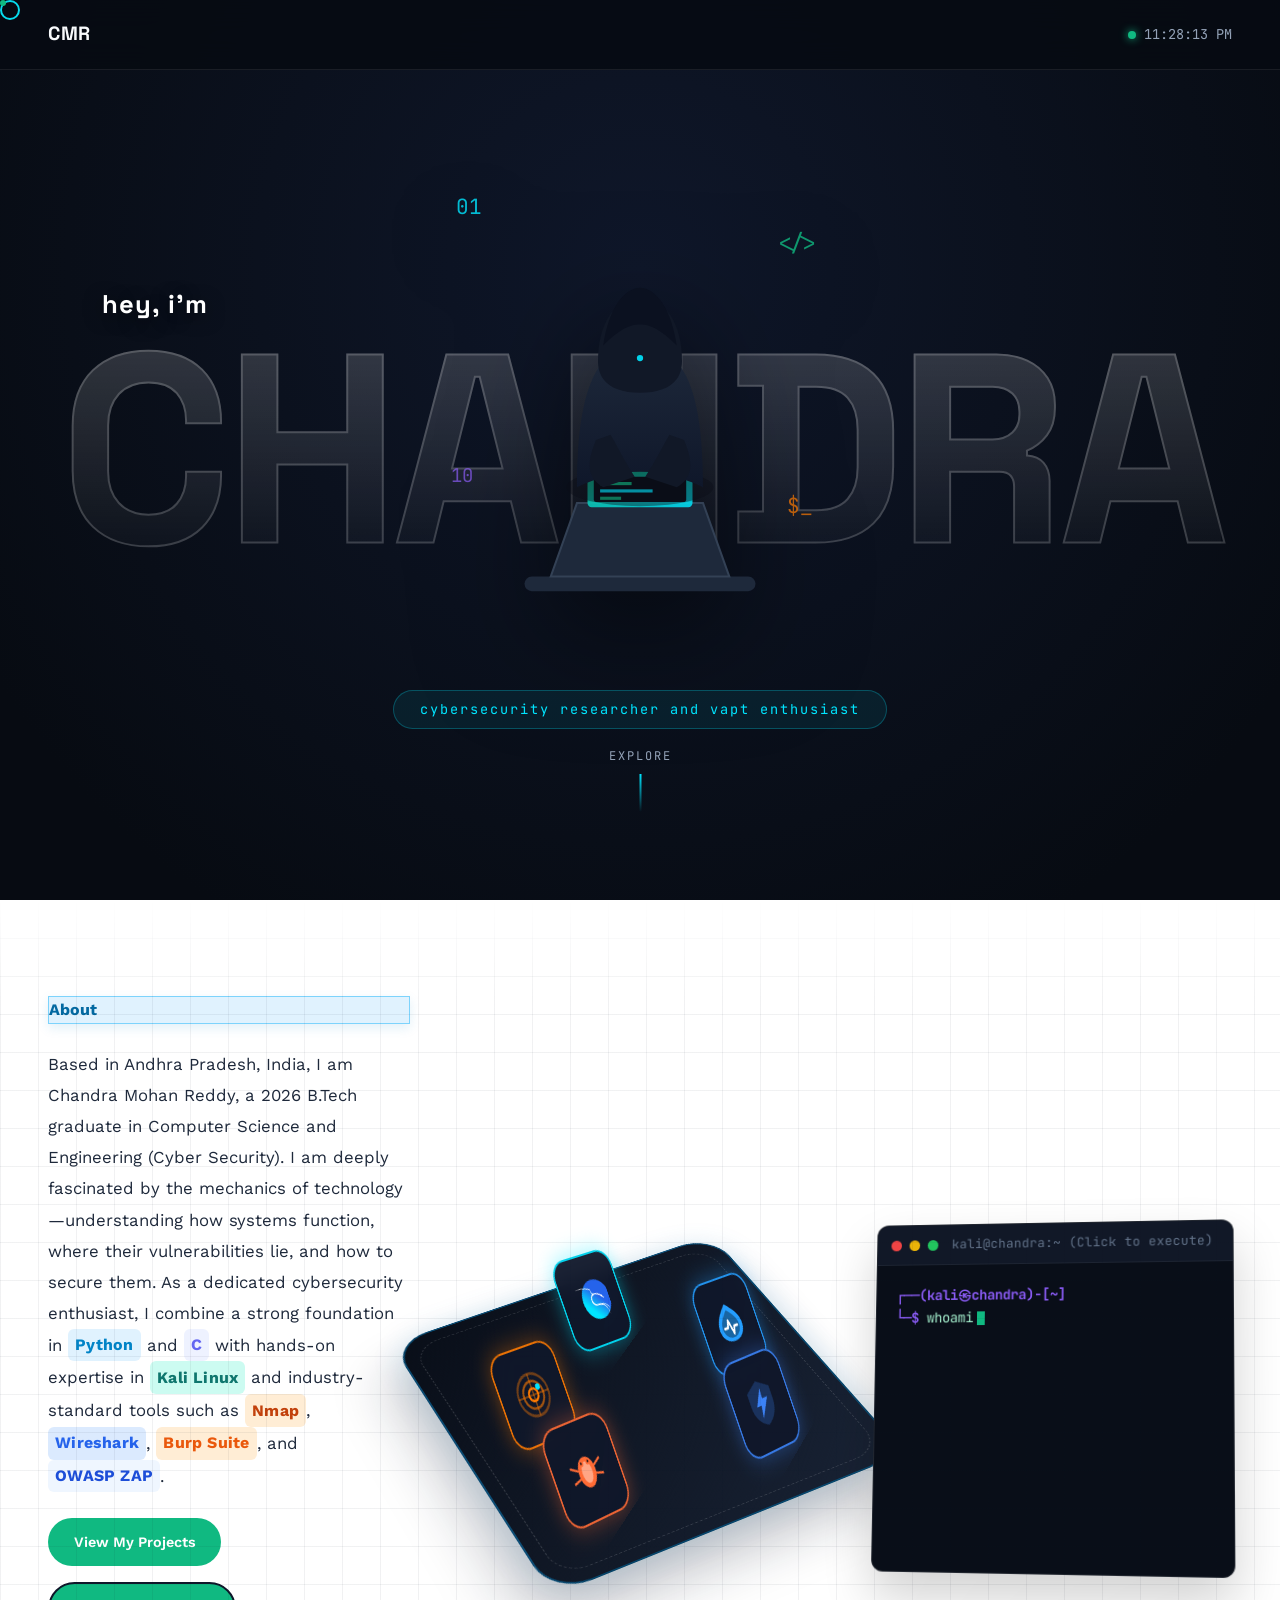
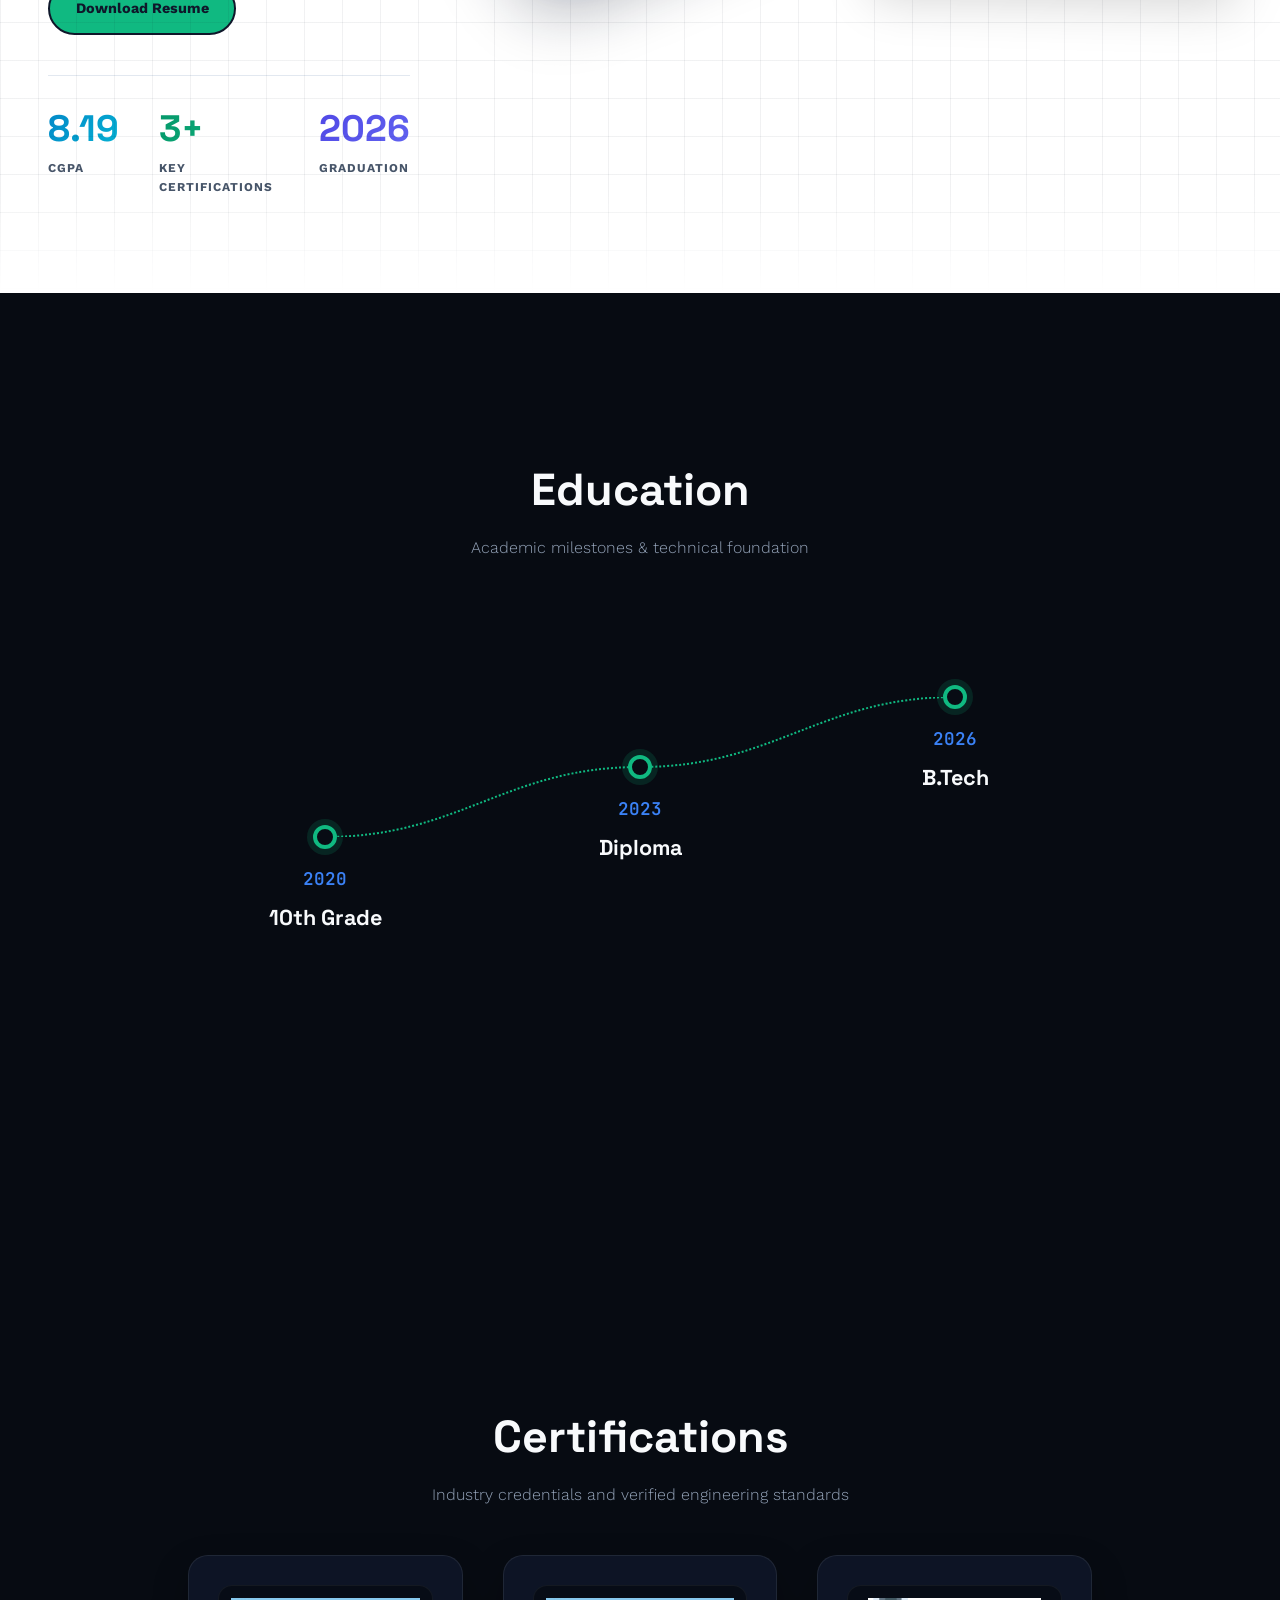
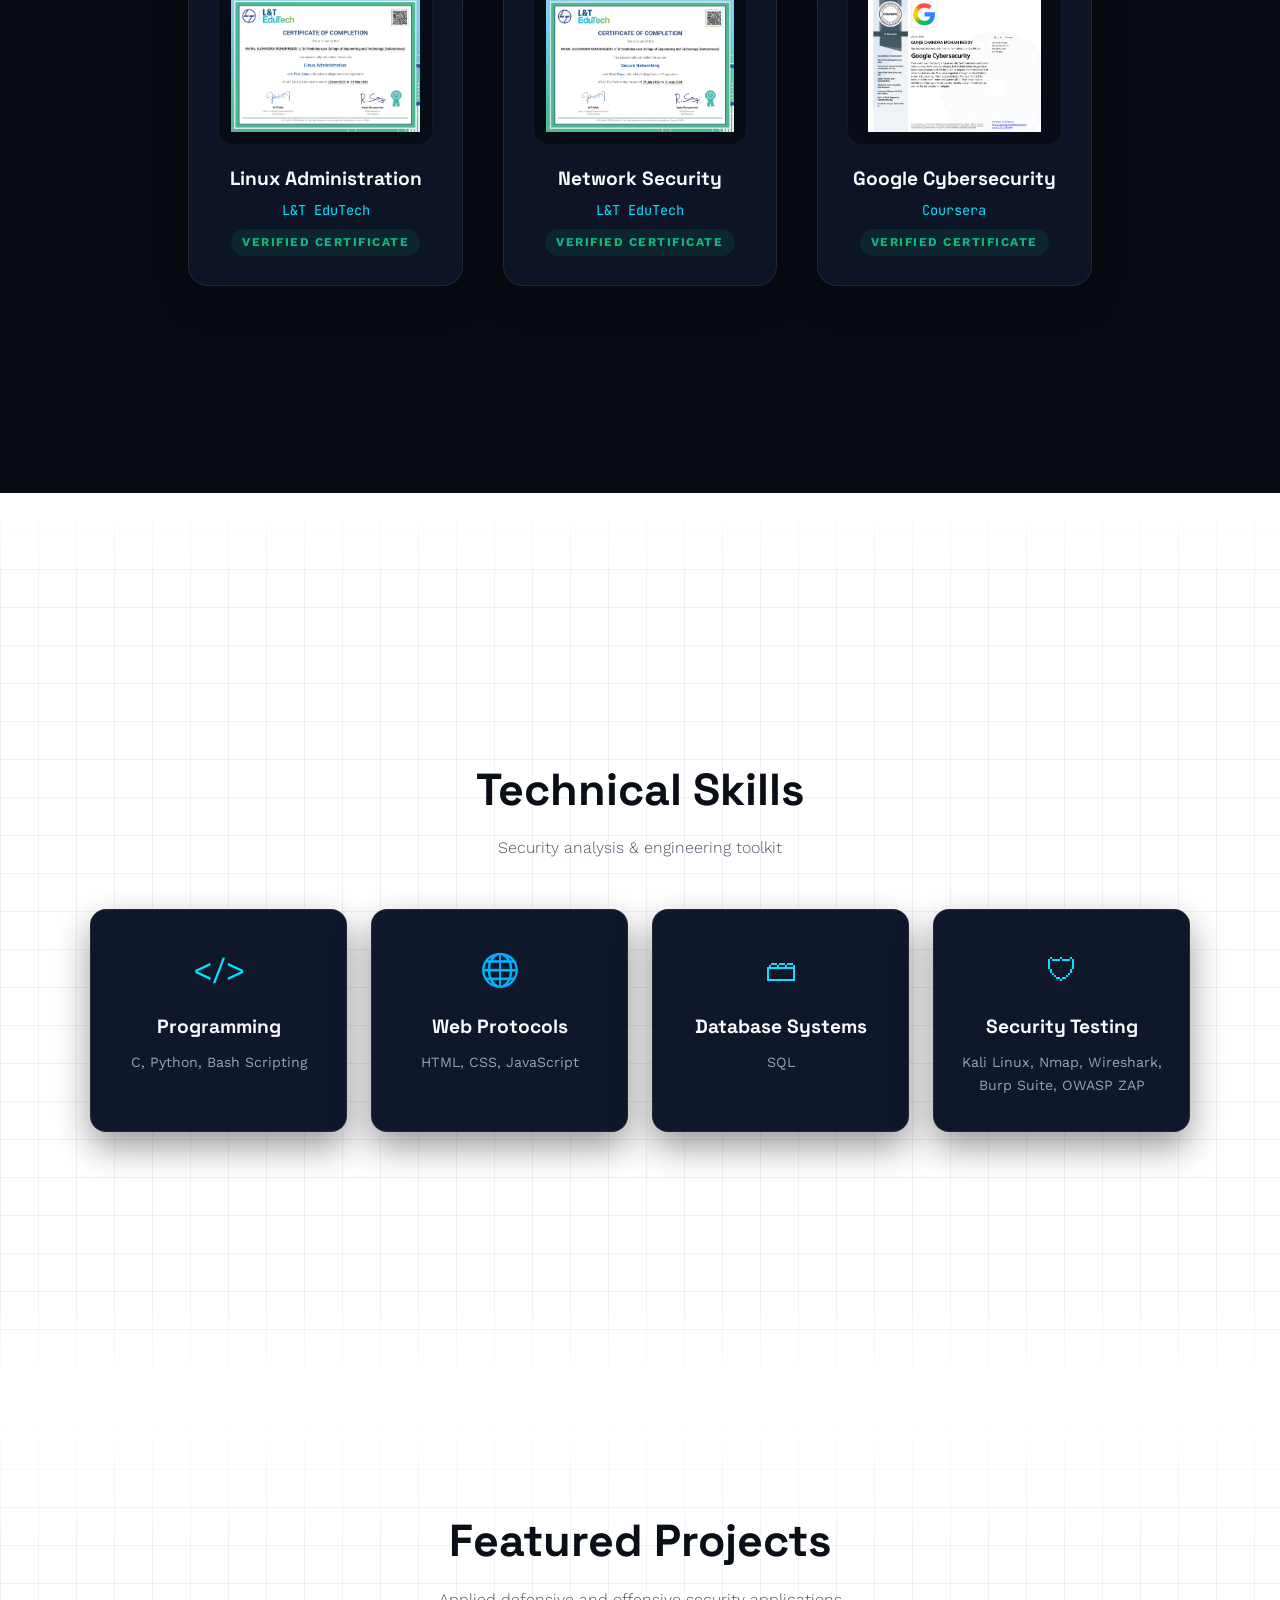
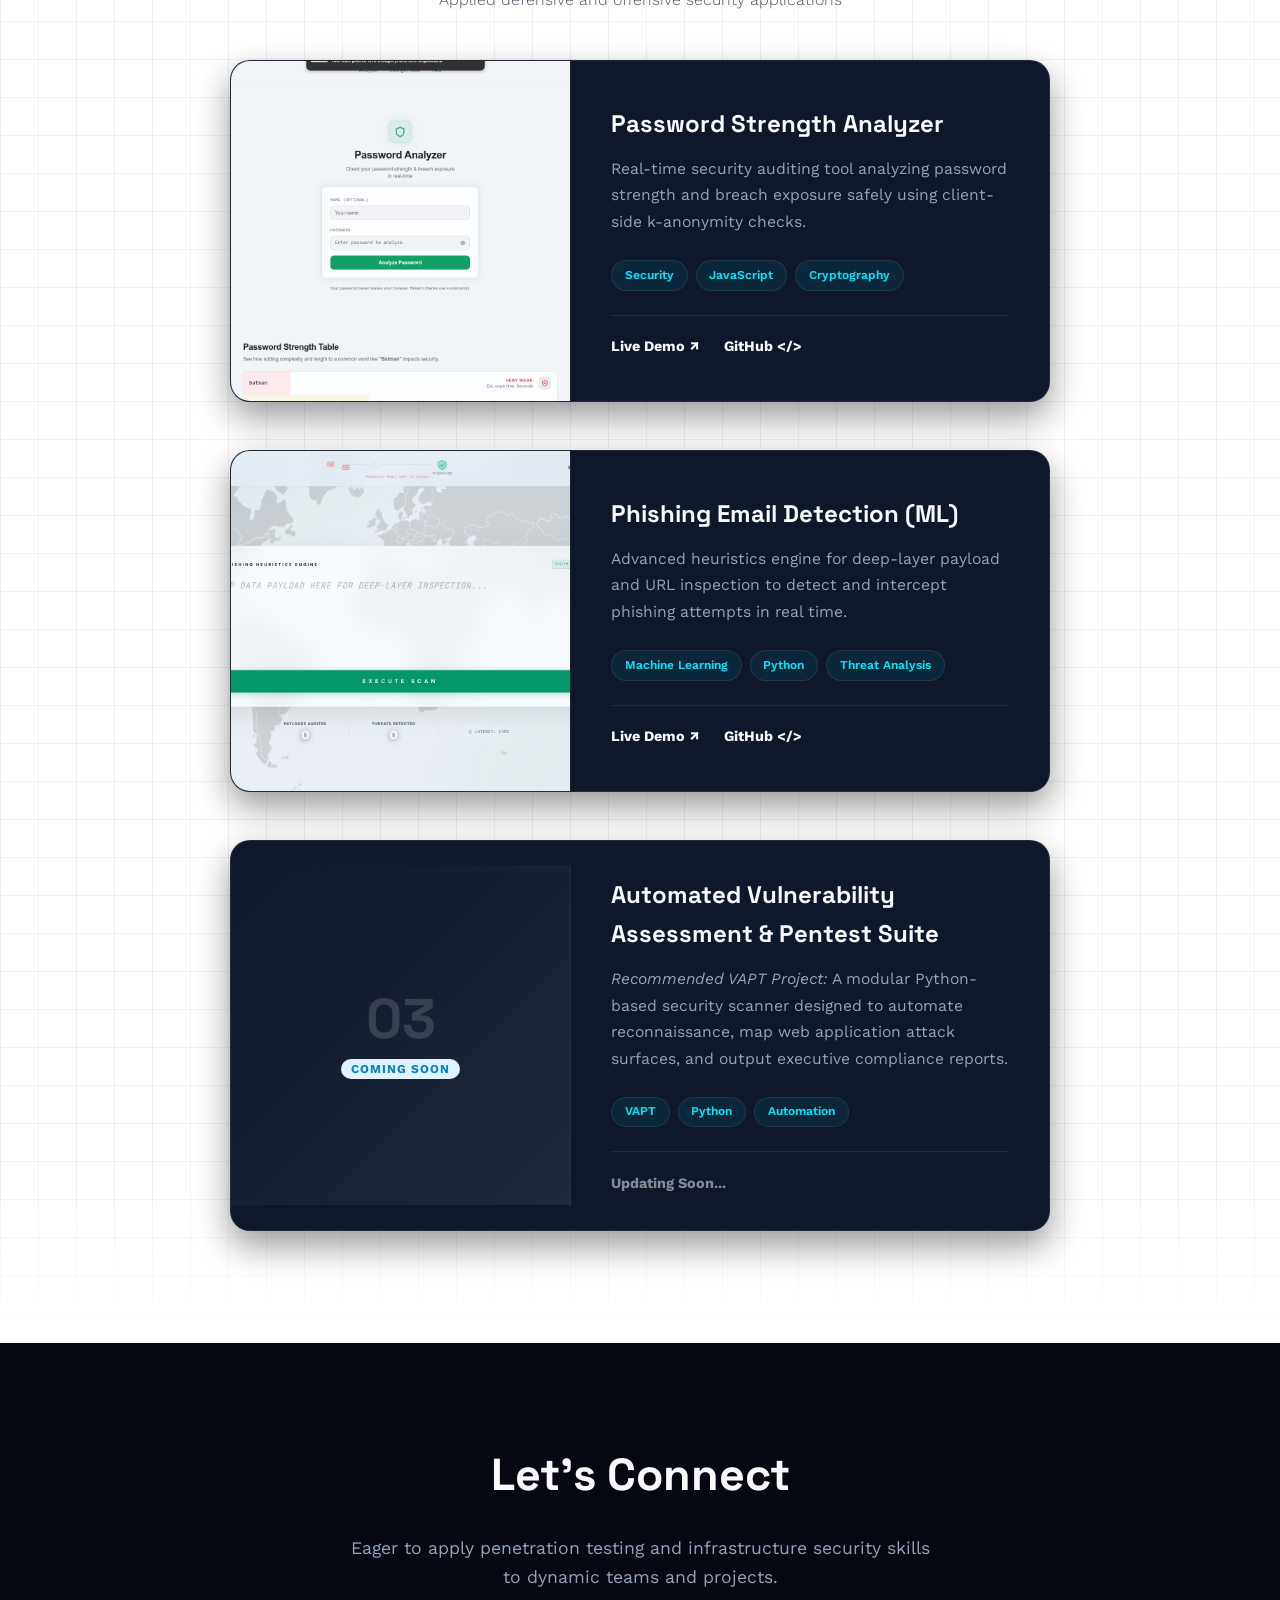
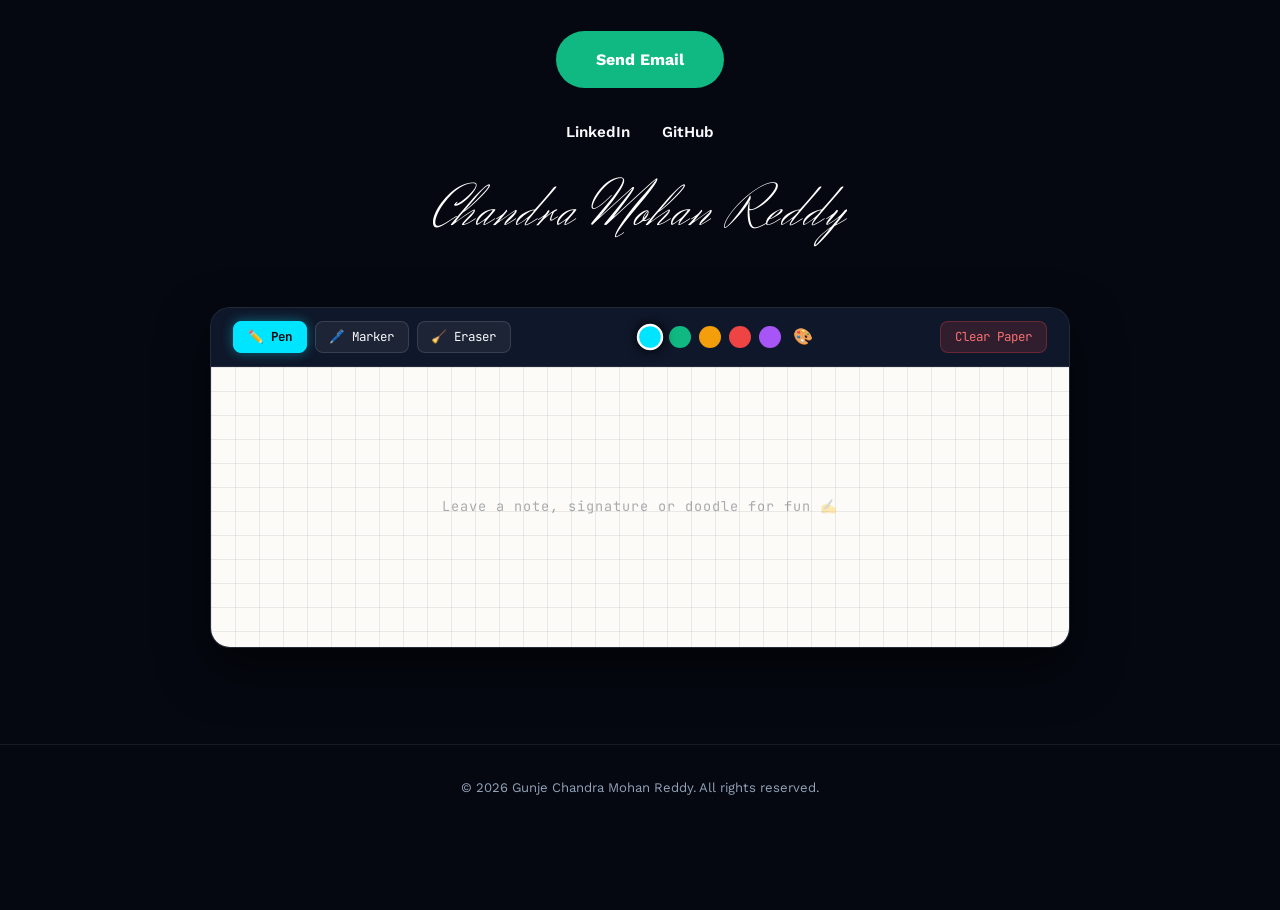
==== commit b03c0ba3: "Update portfolio content" ====
--- a/index.html
+++ b/index.html
@@ -3,9 +3,9 @@
 <head>
     <meta charset="UTF-8">
     <meta name="viewport" content="width=device-width, initial-scale=1.0">
-    <title>Gunje Chandra Mohan Reddy - Portfolio</title>
-    <meta name="description" content="Portfolio of Gunje Chandra Mohan Reddy — Cybersecurity researcher and VAPT enthusiast skilled in Kali Linux, Nmap, Wireshark, Burp Suite and OWASP ZAP.">
-    <meta property="og:title" content="Gunje Chandra Mohan Reddy - Cybersecurity Portfolio">
+    <title>Chandu Reddy - Portfolio</title>
+    <meta name="description" content="Portfolio of Chandu Reddy — Cybersecurity researcher and VAPT enthusiast skilled in Kali Linux, Nmap, Wireshark, Burp Suite and OWASP ZAP.">
+    <meta property="og:title" content="Chandu Reddy - Cybersecurity Portfolio">
     <meta property="og:description" content="Cybersecurity researcher and VAPT enthusiast. Explore projects, certifications, and technical skills.">
     <meta property="og:type" content="website">
     <meta name="theme-color" content="#070b12">
--- a/styles.css
+++ b/styles.css
@@ -1546,4 +1546,143 @@
     letter-spacing: 1px;
     user-select: none;
     transition: opacity 0.3s;
-}+}
+/* ============================================================
+   MOBILE & TOUCH INTERACTIVE ENHANCEMENTS
+   (Adds smoother scaling across breakpoints + touch equivalents
+   for hover-only interactions, without changing the desktop look)
+   ============================================================ */
+
+/* Hide the desktop mouse-follow cursor on touch devices — on a
+   phone there's no mouse, so this stray ring/dot was getting stuck
+   on screen instead of following a pointer. */
+@media (hover: none), (pointer: coarse) {
+    .cursor, .cursor-dot { display: none !important; }
+}
+
+/* ---- Tablet range: smoother mid-size layout before the full
+   mobile stack kicks in at 768px ---- */
+@media (min-width: 769px) and (max-width: 1024px) {
+    .top-nav { padding: 1rem 1.8rem; }
+
+    .hero-stage {
+        grid-template-columns: 1fr 1fr;
+        row-gap: 3rem;
+    }
+    .hero-intro { grid-column: 1 / -1; }
+    .hero-terminal-wrap { grid-column: 1 / -1; max-width: 480px; margin: 0 auto; }
+
+    .isometric-center-stage { grid-column: span 1; }
+
+    .skills { grid-template-columns: repeat(2, 1fr); }
+    .cert-grid { grid-template-columns: repeat(2, 1fr); gap: 1.8rem; }
+
+    .stats-bar { gap: 1.6rem; flex-wrap: wrap; }
+}
+
+/* ---- Small phones (≤600px) ---- */
+@media (max-width: 600px) {
+    .top-nav { padding: 0.8rem 1.1rem; }
+    .logo { font-size: 1rem; }
+    .live-time { font-size: 0.72rem; gap: 0.35rem; }
+
+    /* Eyebrow badge was overflowing the viewport on narrow phones
+       because of white-space: nowrap on a long phrase */
+    .stage-eyebrow {
+        white-space: normal;
+        text-align: center;
+        max-width: 84vw;
+        line-height: 1.5;
+        font-size: 0.68rem;
+        padding: 0.55rem 1.1rem;
+        letter-spacing: 1px;
+    }
+    .stage-hey { font-size: 1.05rem; }
+    .stage-avatar-wrap { width: min(80vw, 340px); }
+
+    .hero-buttons { flex-direction: column; align-items: stretch; }
+    .hero-buttons .cta-button,
+    .hero-buttons .cta-button-secondary { text-align: center; }
+
+    .stats-bar { flex-wrap: wrap; gap: 1.4rem 1.8rem; padding-top: 1.2rem; }
+    .stat-number { font-size: 1.7rem; }
+
+    .hero-terminal-wrap { max-width: 100%; }
+    .terminal-body { height: 240px; font-size: 0.78rem; padding: 16px; }
+    .term-title { font-size: 0.7rem; }
+
+    .section-heading-wrap { margin-bottom: 2rem; }
+    .section-title { font-size: clamp(1.8rem, 7vw, 2.4rem); }
+
+    .timeline-tooltip { max-width: 220px; font-size: 0.85rem; padding: 1rem; }
+    .timeline-label { font-size: 1.1rem; }
+
+    .cert-badge { padding: 1.3rem; }
+    .cert-image-container { height: 120px; }
+
+    .project-content-vertical { padding: 1.5rem 1.3rem; }
+    .project-content-vertical h3 { font-size: 1.2rem; }
+    .project-content-vertical p { font-size: 0.9rem; }
+
+    .doodle-paper-bar { justify-content: center; gap: 0.5rem; padding: 0.7rem 1rem; }
+    .doodle-btn { font-size: 0.72rem; padding: 0.35rem 0.7rem; }
+    .doodle-paper-sheet { height: 220px; }
+
+    .signature-text { font-size: clamp(1.8rem, 9vw, 2.6rem); }
+
+    .contact-content p { font-size: 1rem; }
+    .social-links { gap: 1.4rem; flex-wrap: wrap; }
+}
+
+/* ---- Very small phones (≤380px) ---- */
+@media (max-width: 380px) {
+    .stage-bgtext { font-size: clamp(16vw, 22vw, 26vw); }
+    .glass-dock-box { gap: 4px; padding: 6px 10px; }
+    .glass-dock-box .dock-item { width: 36px; height: 36px; }
+    .glass-dock-box .dock-icon svg { width: 18px; height: 18px; }
+    .stats-bar { gap: 1rem 1.2rem; }
+    .stat-number { font-size: 1.5rem; }
+}
+
+/* ---- Touch tap-feedback + tap-to-reveal (replaces :hover-only
+   interactions that never fire on a touchscreen) ---- */
+@media (hover: none), (pointer: coarse) {
+    .cta-button:active,
+    .cta-button-secondary:active,
+    .doodle-btn:active,
+    .contact-button:active,
+    .project-link:active { transform: scale(0.96); }
+
+    .skill-card:active,
+    .project-card-vertical:active,
+    .cert-badge:active,
+    .timeline-step:active { transform: scale(0.98); }
+
+    .glass-dock-box .dock-item:active { transform: scale(0.88); }
+
+    .iso-tool-card:active { transform: translateZ(70px) scale(1.08); }
+
+    /* Tap-to-zoom certificate preview (JS toggles .touch-active) */
+    .cert-badge.touch-active .cert-preview {
+        opacity: 1 !important;
+        visibility: visible !important;
+        transform: translate(-50%, -50%) scale(1) !important;
+        pointer-events: auto !important;
+    }
+
+    /* Tap-to-reveal timeline tooltip (JS toggles .touch-active) */
+    .timeline-step.touch-active .timeline-tooltip {
+        opacity: 1;
+        visibility: visible;
+        transform: translateY(0);
+    }
+    .timeline-step.touch-active .timeline-dot {
+        transform: scale(1.4);
+        background: var(--accent);
+        box-shadow: 0 0 20px rgba(16, 185, 129, 0.6);
+        border-color: white;
+    }
+
+    /* Give every tap target a comfortable minimum hit area */
+    .dock-item, .doodle-btn, .color-dot, .project-link { min-height: 36px; }
+}
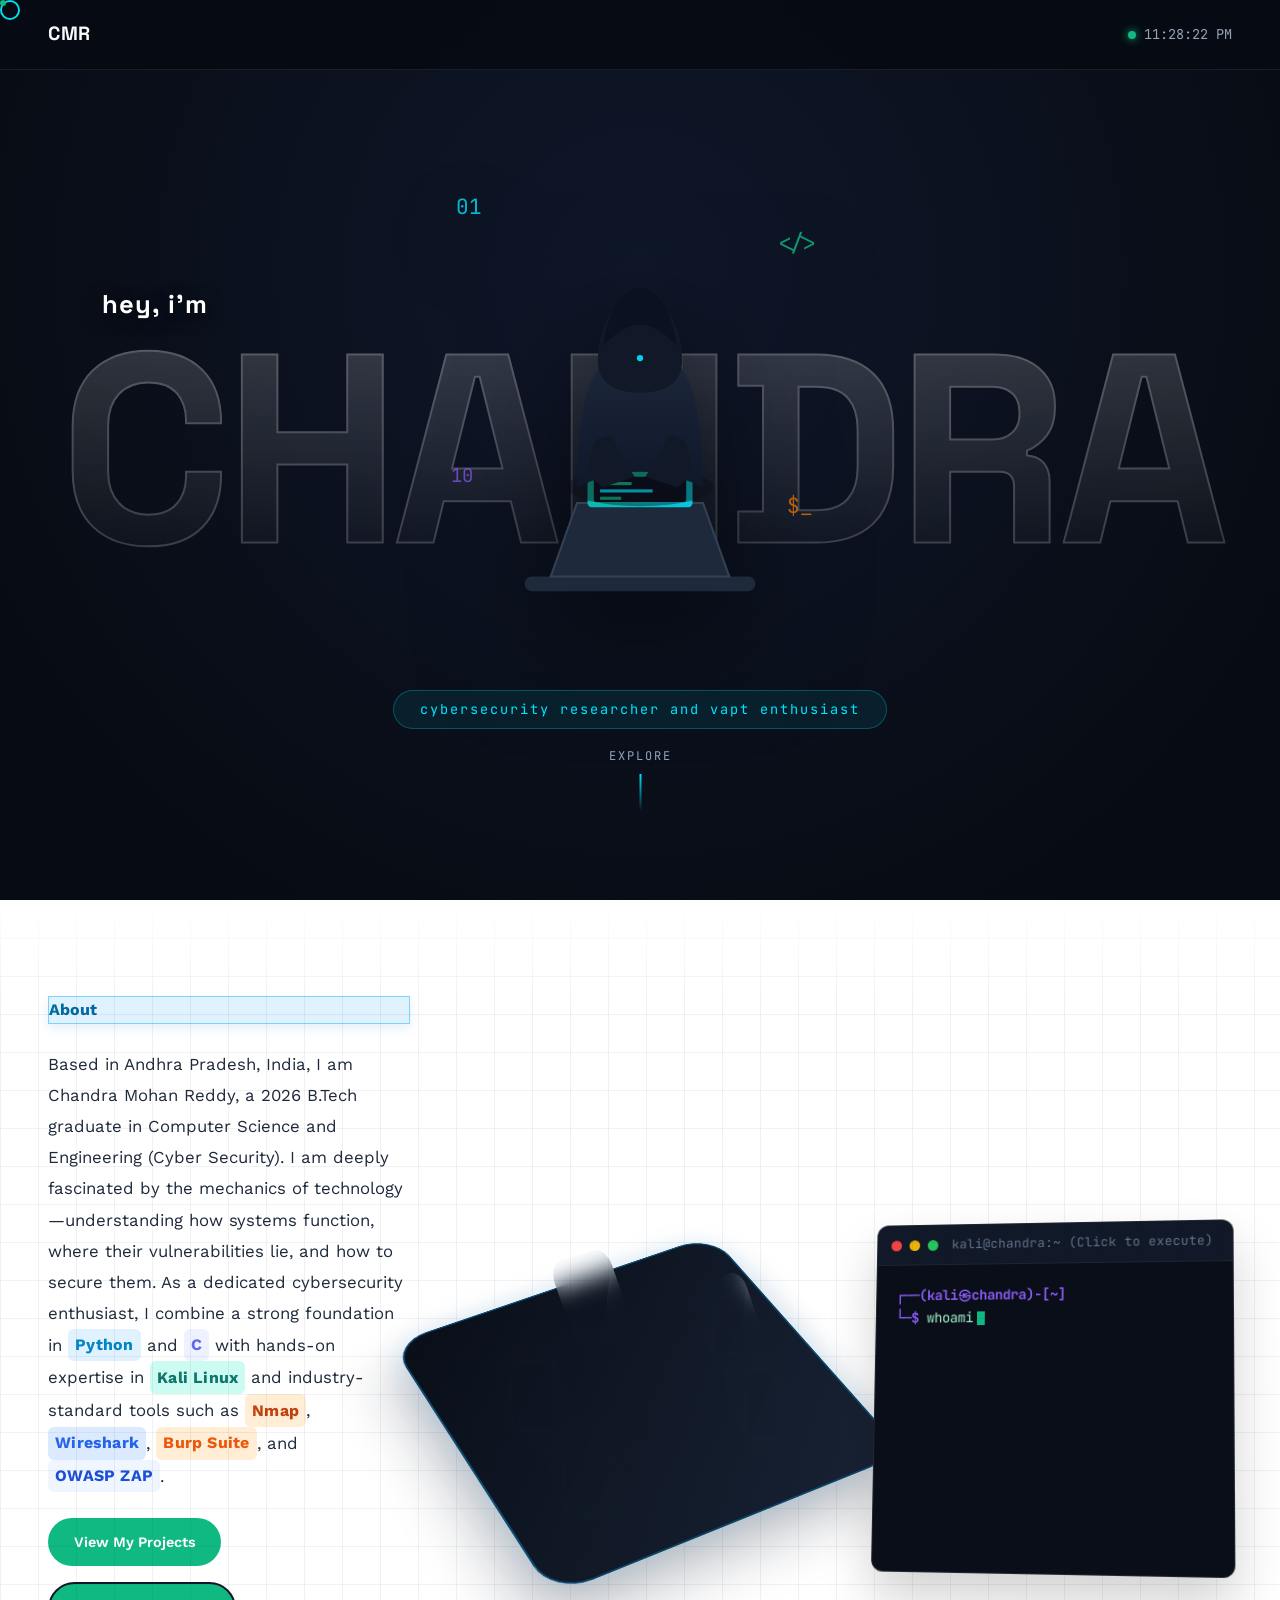
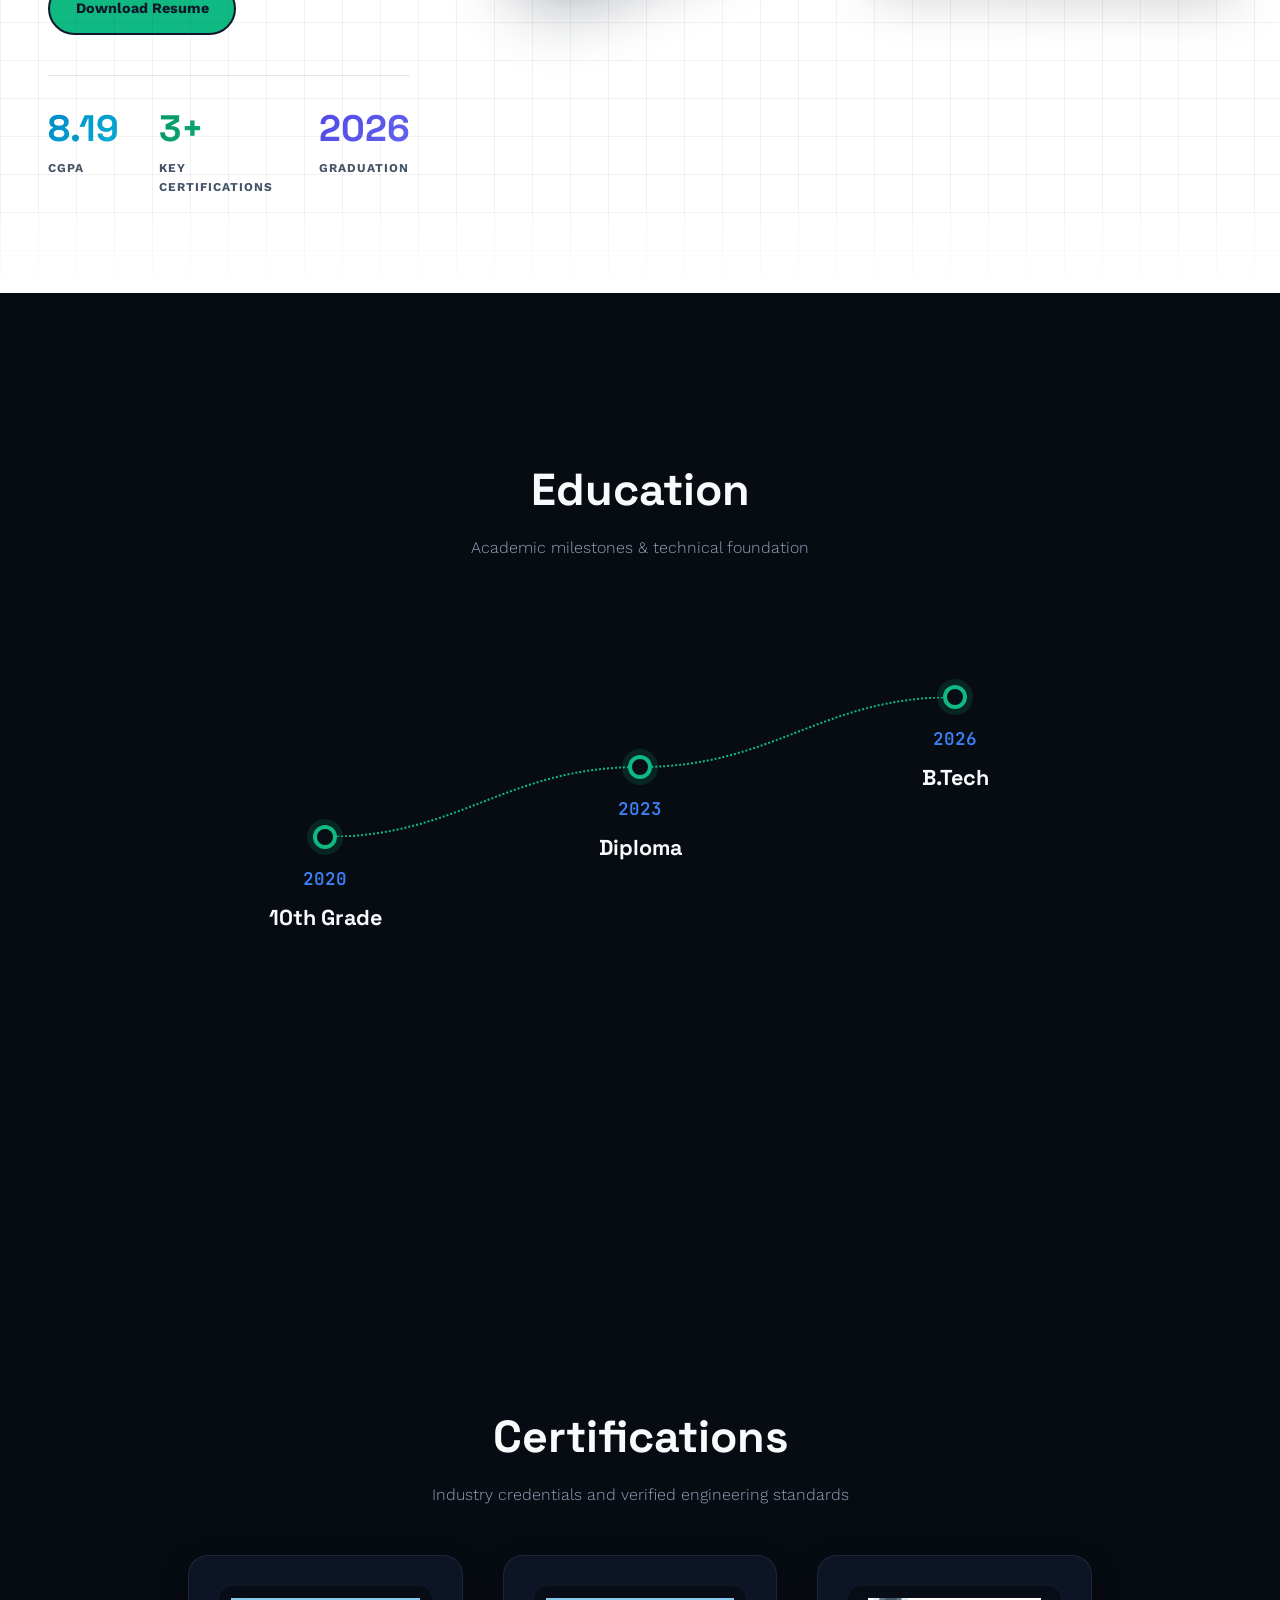
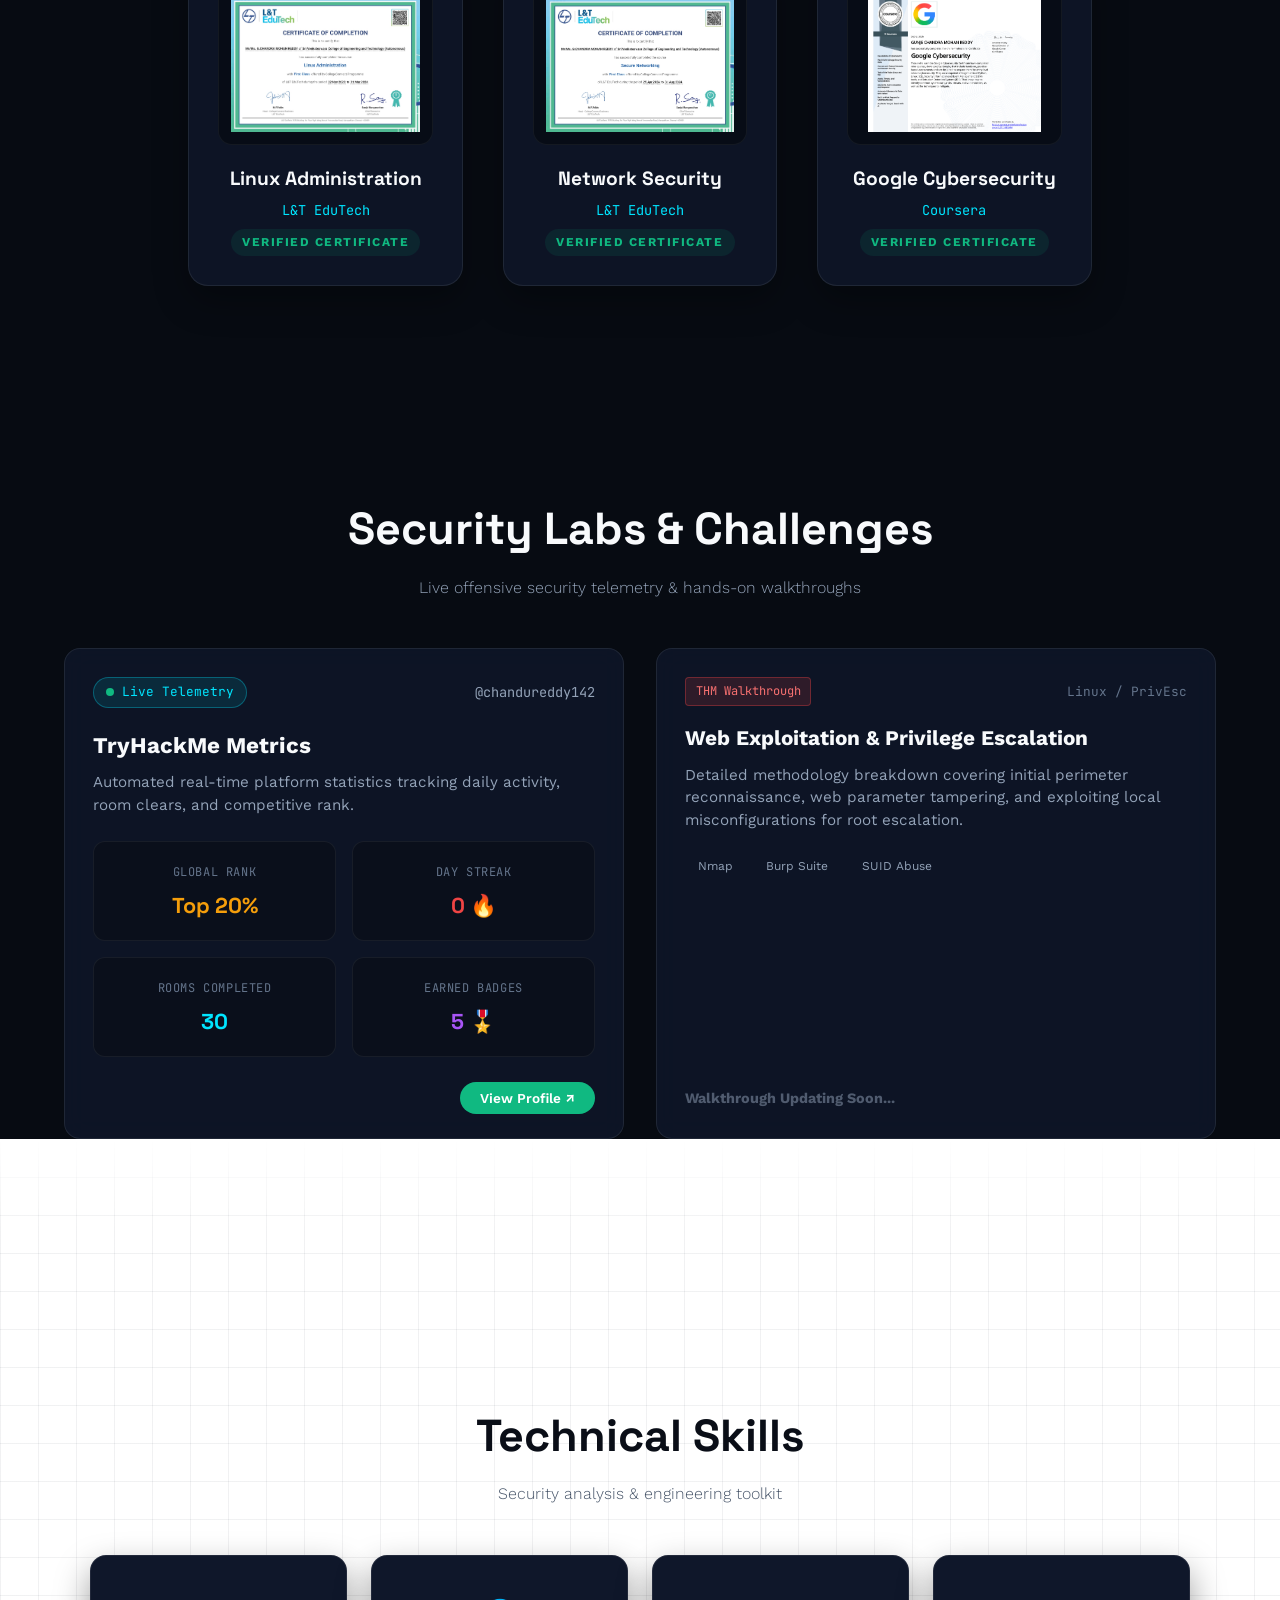
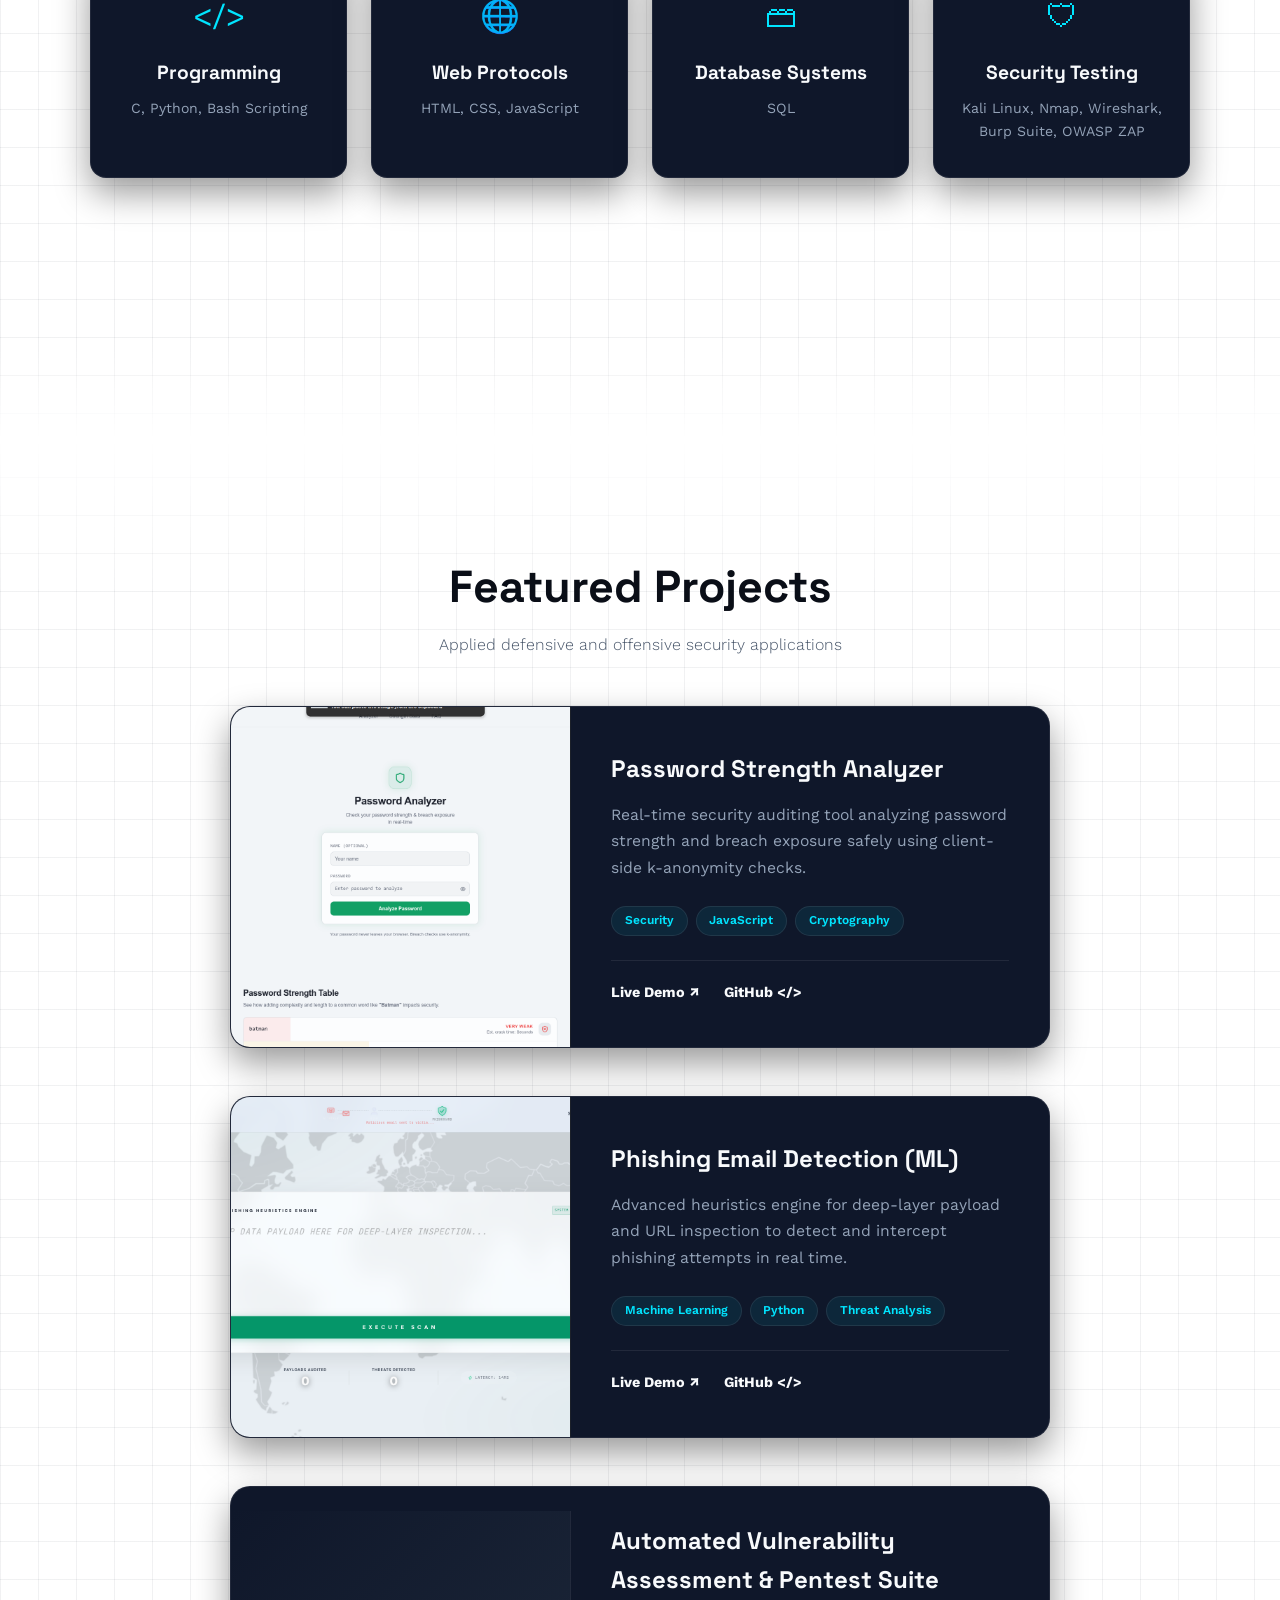
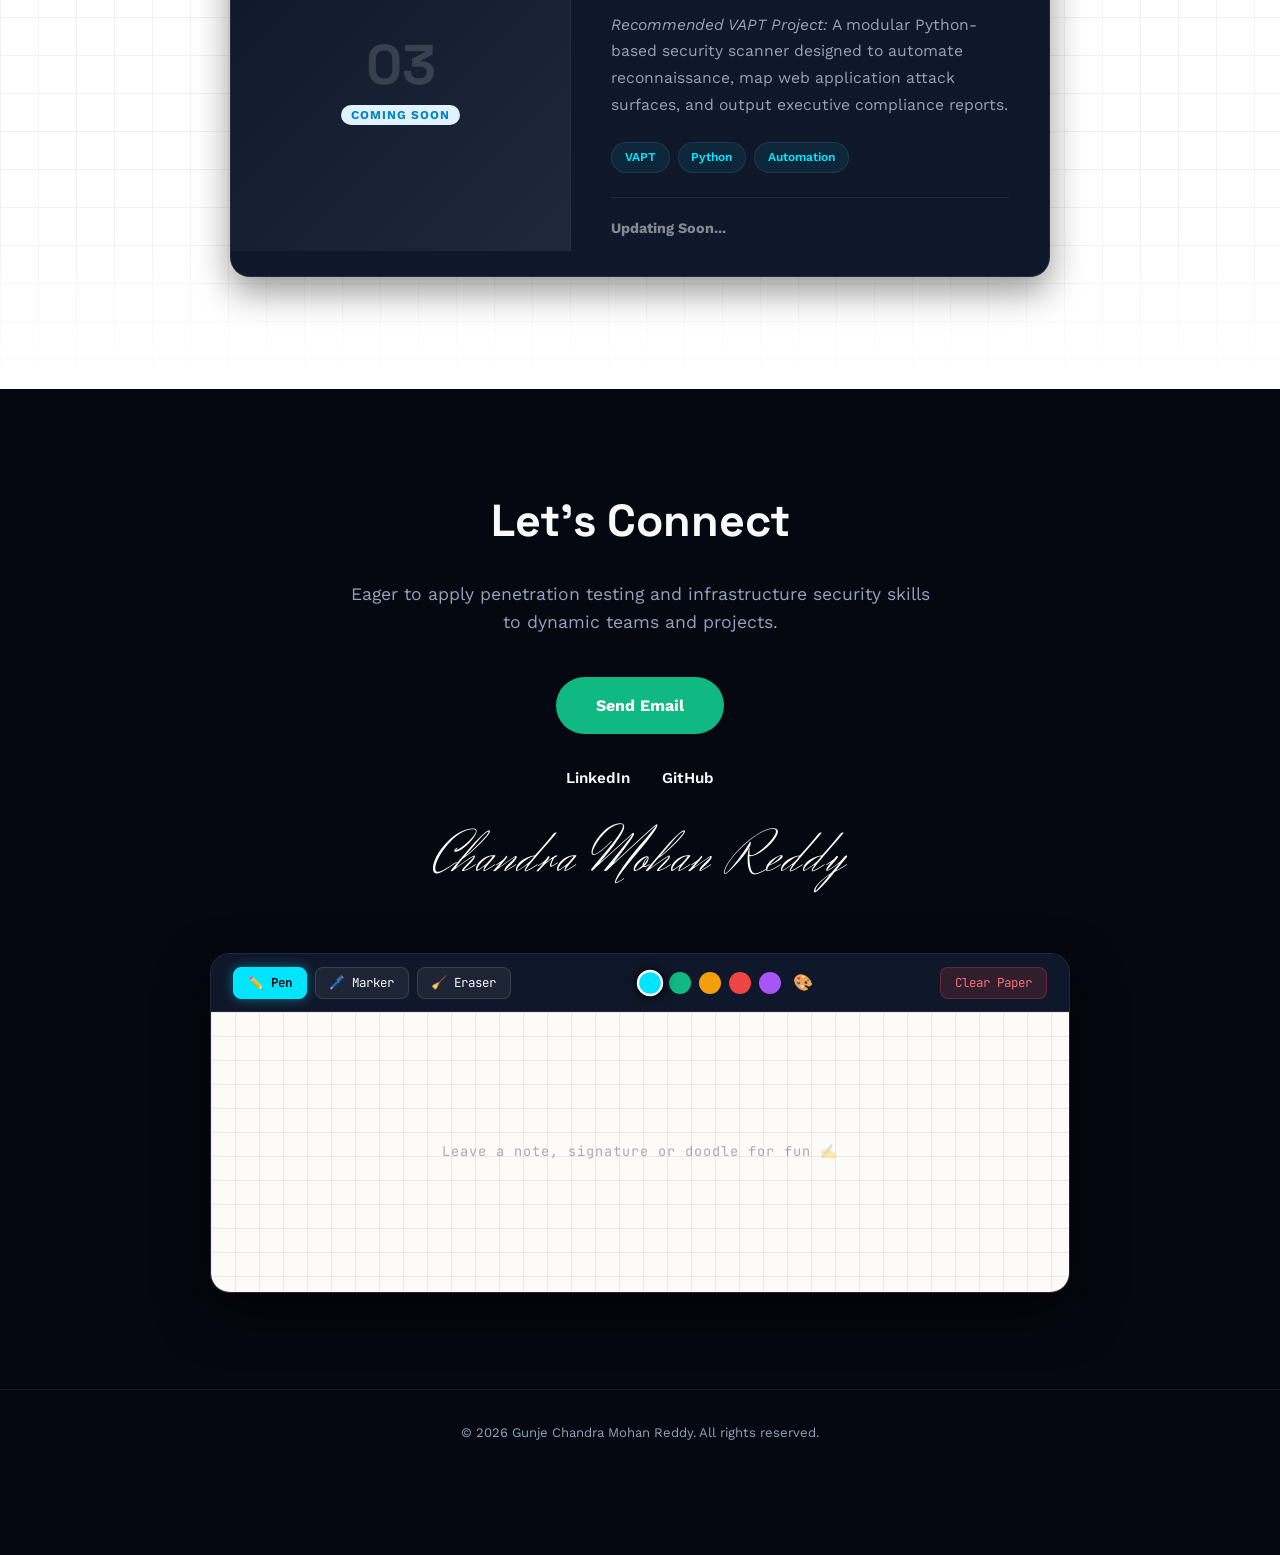
==== commit 1509aa36: "Update Security Labs section" ====
--- a/index.html
+++ b/index.html
@@ -303,7 +303,84 @@
         </div>
     </section>
 
-    <!-- 5. Skills Section (White BG + Grid Pattern + Dark Cards) -->
+    <!-- 5. Custom Security Labs & Challenges Section -->
+    <section class="security-labs-section" id="labs">
+        <div class="section-heading-wrap fade-in">
+            <h2 class="section-title">Security Labs &amp; Challenges</h2>
+            <p class="section-sub">Live offensive security telemetry &amp; hands-on walkthroughs</p>
+        </div>
+
+        <div class="labs-content-grid fade-in" style="display: grid; grid-template-columns: repeat(auto-fit, minmax(320px, 1fr)); gap: 2rem; max-width: 1200px; margin: 0 auto; padding: 0 1.5rem;">
+            <!-- Custom Live TryHackMe Telemetry Card -->
+            <div class="custom-thm-card" style="background: rgba(15, 23, 42, 0.85); border: 1px solid rgba(255, 255, 255, 0.08); border-radius: 16px; padding: 1.75rem; display: flex; flex-direction: column; justify-content: space-between; backdrop-filter: blur(12px);">
+                <div>
+                    <div style="display: flex; justify-content: space-between; align-items: center; margin-bottom: 1.25rem;">
+                        <div style="display: inline-flex; align-items: center; gap: 0.5rem; background: rgba(0, 229, 255, 0.1); border: 1px solid rgba(0, 229, 255, 0.3); padding: 0.25rem 0.75rem; border-radius: 9999px; font-family: 'JetBrains Mono', monospace; font-size: 0.8rem; color: #00e5ff;">
+                            <span style="width: 8px; height: 8px; border-radius: 50%; background: #10b981; display: inline-block;"></span>
+                            Live Telemetry
+                        </div>
+                        <span style="font-family: 'JetBrains Mono', monospace; font-size: 0.85rem; color: #94a3b8;">@chandureddy142</span>
+                    </div>
+
+                    <h3 style="font-size: 1.4rem; color: #f8fafc; margin-bottom: 0.5rem;">TryHackMe Metrics</h3>
+                    <p style="color: #94a3b8; font-size: 0.95rem; line-height: 1.5; margin-bottom: 1.5rem;">Automated real-time platform statistics tracking daily activity, room clears, and competitive rank.</p>
+
+                    <!-- Dynamic Metrics Grid -->
+                    <div style="display: grid; grid-template-columns: repeat(2, 1fr); gap: 1rem;">
+                        <!-- Rank -->
+                        <div style="background: rgba(10, 14, 23, 0.65); border: 1px solid rgba(255, 255, 255, 0.06); border-radius: 12px; padding: 1rem; text-align: center;">
+                            <span style="font-size: 0.75rem; text-transform: uppercase; color: #64748b; font-family: 'JetBrains Mono', monospace; letter-spacing: 0.05em;">Global Rank</span>
+                            <div id="thm-rank" style="font-size: 1.35rem; font-weight: 700; color: #f59e0b; margin-top: 0.35rem; font-family: 'Space Grotesk', sans-serif;">Top 20%</div>
+                        </div>
+
+                        <!-- Streak -->
+                        <div style="background: rgba(10, 14, 23, 0.65); border: 1px solid rgba(255, 255, 255, 0.06); border-radius: 12px; padding: 1rem; text-align: center;">
+                            <span style="font-size: 0.75rem; text-transform: uppercase; color: #64748b; font-family: 'JetBrains Mono', monospace; letter-spacing: 0.05em;">Day Streak</span>
+                            <div id="thm-streak" style="font-size: 1.35rem; font-weight: 700; color: #ef4444; margin-top: 0.35rem; font-family: 'Space Grotesk', sans-serif;">0 🔥</div>
+                        </div>
+
+                        <!-- Completed Rooms -->
+                        <div style="background: rgba(10, 14, 23, 0.65); border: 1px solid rgba(255, 255, 255, 0.06); border-radius: 12px; padding: 1rem; text-align: center;">
+                            <span style="font-size: 0.75rem; text-transform: uppercase; color: #64748b; font-family: 'JetBrains Mono', monospace; letter-spacing: 0.05em;">Rooms Completed</span>
+                            <div id="thm-rooms" style="font-size: 1.35rem; font-weight: 700; color: #00e5ff; margin-top: 0.35rem; font-family: 'Space Grotesk', sans-serif;">30</div>
+                        </div>
+
+                        <!-- Badges -->
+                        <div style="background: rgba(10, 14, 23, 0.65); border: 1px solid rgba(255, 255, 255, 0.06); border-radius: 12px; padding: 1rem; text-align: center;">
+                            <span style="font-size: 0.75rem; text-transform: uppercase; color: #64748b; font-family: 'JetBrains Mono', monospace; letter-spacing: 0.05em;">Earned Badges</span>
+                            <div id="thm-badges" style="font-size: 1.35rem; font-weight: 700; color: #a855f7; margin-top: 0.35rem; font-family: 'Space Grotesk', sans-serif;">5 🎖️</div>
+                        </div>
+                    </div>
+                </div>
+
+                <div style="margin-top: 1.75rem; text-align: right;">
+                    <a href="https://tryhackme.com/p/chandureddy142" target="_blank" rel="noopener noreferrer" class="cta-button" style="padding: 0.5rem 1.25rem; font-size: 0.85rem;">View Profile ↗</a>
+                </div>
+            </div>
+
+            <!-- Lab Write-up Card 1 -->
+            <div class="writeup-card" style="background: rgba(15, 23, 42, 0.85); border: 1px solid rgba(255, 255, 255, 0.08); border-radius: 16px; padding: 1.75rem; display: flex; flex-direction: column; justify-content: space-between; backdrop-filter: blur(12px);">
+                <div>
+                    <div style="display: flex; justify-content: space-between; align-items: center; margin-bottom: 1rem;">
+                        <span style="background: rgba(239, 68, 68, 0.15); border: 1px solid rgba(239, 68, 68, 0.35); color: #f87171; font-family: 'JetBrains Mono', monospace; font-size: 0.75rem; padding: 0.25rem 0.6rem; border-radius: 4px;">THM Walkthrough</span>
+                        <span style="color: #64748b; font-size: 0.8rem; font-family: 'JetBrains Mono', monospace;">Linux / PrivEsc</span>
+                    </div>
+                    <h3 style="font-size: 1.3rem; color: #f8fafc; margin-bottom: 0.5rem;">Web Exploitation &amp; Privilege Escalation</h3>
+                    <p style="color: #94a3b8; font-size: 0.95rem; line-height: 1.5; margin-bottom: 1.25rem;">Detailed methodology breakdown covering initial perimeter reconnaissance, web parameter tampering, and exploiting local misconfigurations for root escalation.</p>
+                    <div class="project-tags" style="display: flex; flex-wrap: wrap; gap: 0.5rem; margin-bottom: 1rem;">
+                        <span class="tag">Nmap</span>
+                        <span class="tag">Burp Suite</span>
+                        <span class="tag">SUID Abuse</span>
+                    </div>
+                </div>
+                <div>
+                    <span class="project-link" style="opacity: 0.5; cursor: not-allowed;">Walkthrough Updating Soon...</span>
+                </div>
+            </div>
+        </div>
+    </section>
+
+    <!-- 6. Skills Section (White BG + Grid Pattern + Dark Cards) -->
     <section class="skills-section white-theme-section pattern-white-grid" id="skills">
         <div class="section-heading-wrap fade-in">
             <h2 class="section-title">Technical Skills</h2>
@@ -333,7 +410,7 @@
         </div>
     </section>
 
-    <!-- 6. Projects Section (White BG + Grid Pattern + Dark Cards) -->
+    <!-- 7. Projects Section (White BG + Grid Pattern + Dark Cards) -->
     <section class="projects white-theme-section pattern-white-grid" id="projects">
         <div class="section-heading-wrap fade-in">
             <h2 class="section-title">Featured Projects</h2>
@@ -405,7 +482,7 @@
         </div>
     </section>
 
-   <!-- 7. Contact Section with Interactive Grid Doodle Paper -->
+   <!-- 8. Contact Section with Interactive Grid Doodle Paper -->
 <section class="contact solid-void-contact" id="contact">
     <div class="contact-content fade-in">
         <h2 class="section-title">Let's Connect</h2>
@@ -483,6 +560,12 @@
                 </span>
                 <span class="dock-dot"></span>
             </a>
+            <a href="#labs" class="dock-item item-labs" data-tooltip="Security Labs" aria-label="Security Labs">
+                <span class="dock-icon">
+                    <svg viewBox="0 0 24 24"><path d="M19 3H5c-1.1 0-2 .9-2 2v14c0 1.1.9 2 2 2h14c1.1 0 2-.9 2-2V5c0-1.1-.9-2-2-2zm-7 3c1.93 0 3.5 1.57 3.5 3.5S13.93 13 12 13s-3.5-1.57-3.5-3.5S10.07 6 12 6zm7 13H5v-.23c0-.62.28-1.2.76-1.58C7.47 15.82 9.64 15 12 15s4.53.82 6.24 2.19c.48.38.76.96.76 1.58V19z" fill="currentColor"/></svg>
+                </span>
+                <span class="dock-dot"></span>
+            </a>
             <a href="#skills" class="dock-item item-skills" data-tooltip="Skills" aria-label="Skills">
                 <span class="dock-icon">
                     <svg viewBox="0 0 24 24"><path d="M9.4 16.6L4.8 12l4.6-4.6L8 6l-6 6 6 6 1.4-1.4zm5.2 0l4.6-4.6-4.6-4.6L16 6l6 6-6 6-1.4-1.4z" fill="currentColor"/></svg>
@@ -503,6 +586,44 @@
             </a>
         </nav>
     </div>
+
+    <!-- Script to fetch TryHackMe live stats dynamically -->
+    <script>
+        async function fetchLiveTHMStats() {
+            try {
+                const targetUrl = 'https://tryhackme.com/api/v2/public-profile?username=chandureddy142';
+                const proxyUrl = 'https://api.allorigins.win/get?url=' + encodeURIComponent(targetUrl);
+                const response = await fetch(proxyUrl);
+                
+                if (!response.ok) return;
+
+                const resData = await response.json();
+                if (!resData.contents) return;
+
+                const profile = JSON.parse(resData.contents).data;
+
+                if (profile) {
+                    if (profile.streak !== undefined) {
+                        document.getElementById('thm-streak').textContent = `${profile.streak} 🔥`;
+                    }
+                    if (profile.userOrder !== undefined) {
+                        document.getElementById('thm-rank').textContent = `Top ${profile.userOrder}%`;
+                    }
+                    if (profile.completedRoomsCounter !== undefined) {
+                        document.getElementById('thm-rooms').textContent = profile.completedRoomsCounter;
+                    }
+                    if (profile.badges && profile.badges.length !== undefined) {
+                        document.getElementById('thm-badges').textContent = `${profile.badges.length} 🎖️`;
+                    }
+                }
+            } catch (err) {
+                // Fails silently to fallback initial values on connection issues
+                console.warn('TryHackMe live sync unavailable, showing cached telemetry.', err);
+            }
+        }
+
+        window.addEventListener('DOMContentLoaded', fetchLiveTHMStats);
+    </script>
 
     <script src="script.js"></script>
 </body>
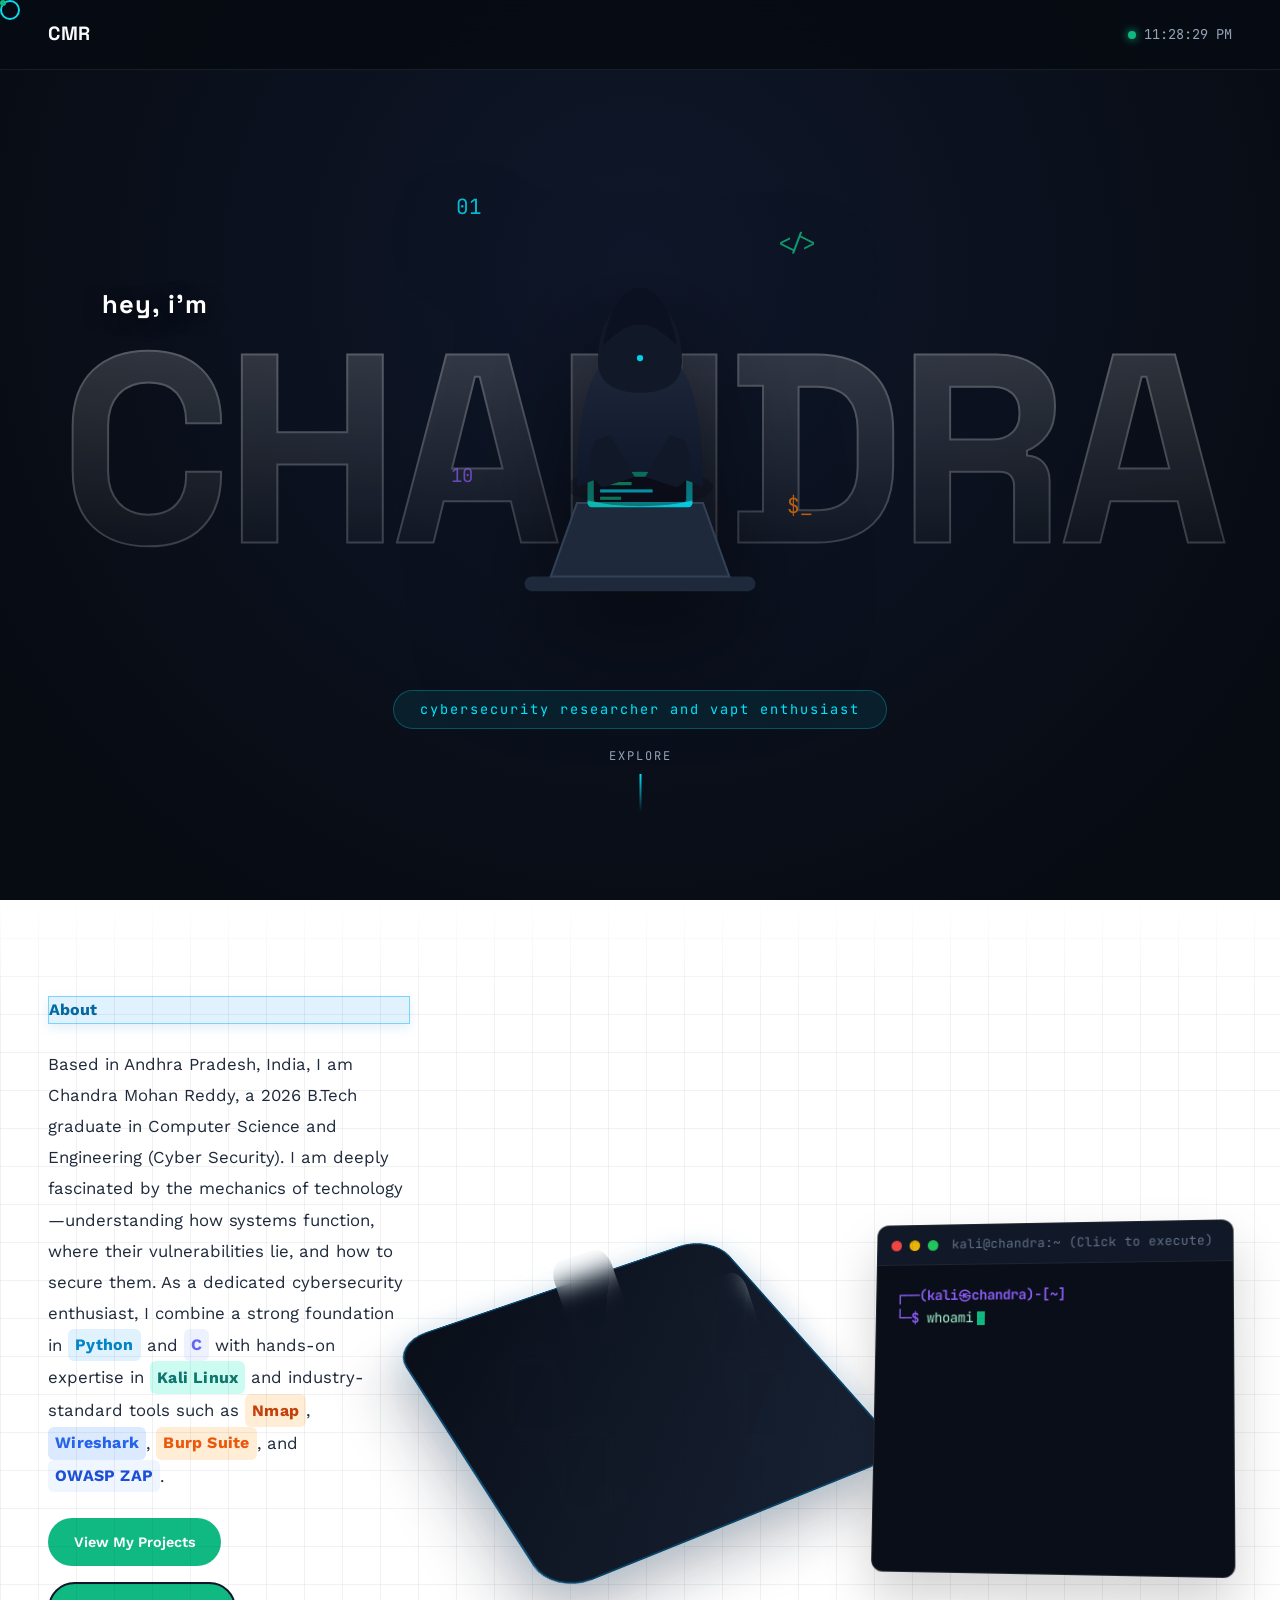
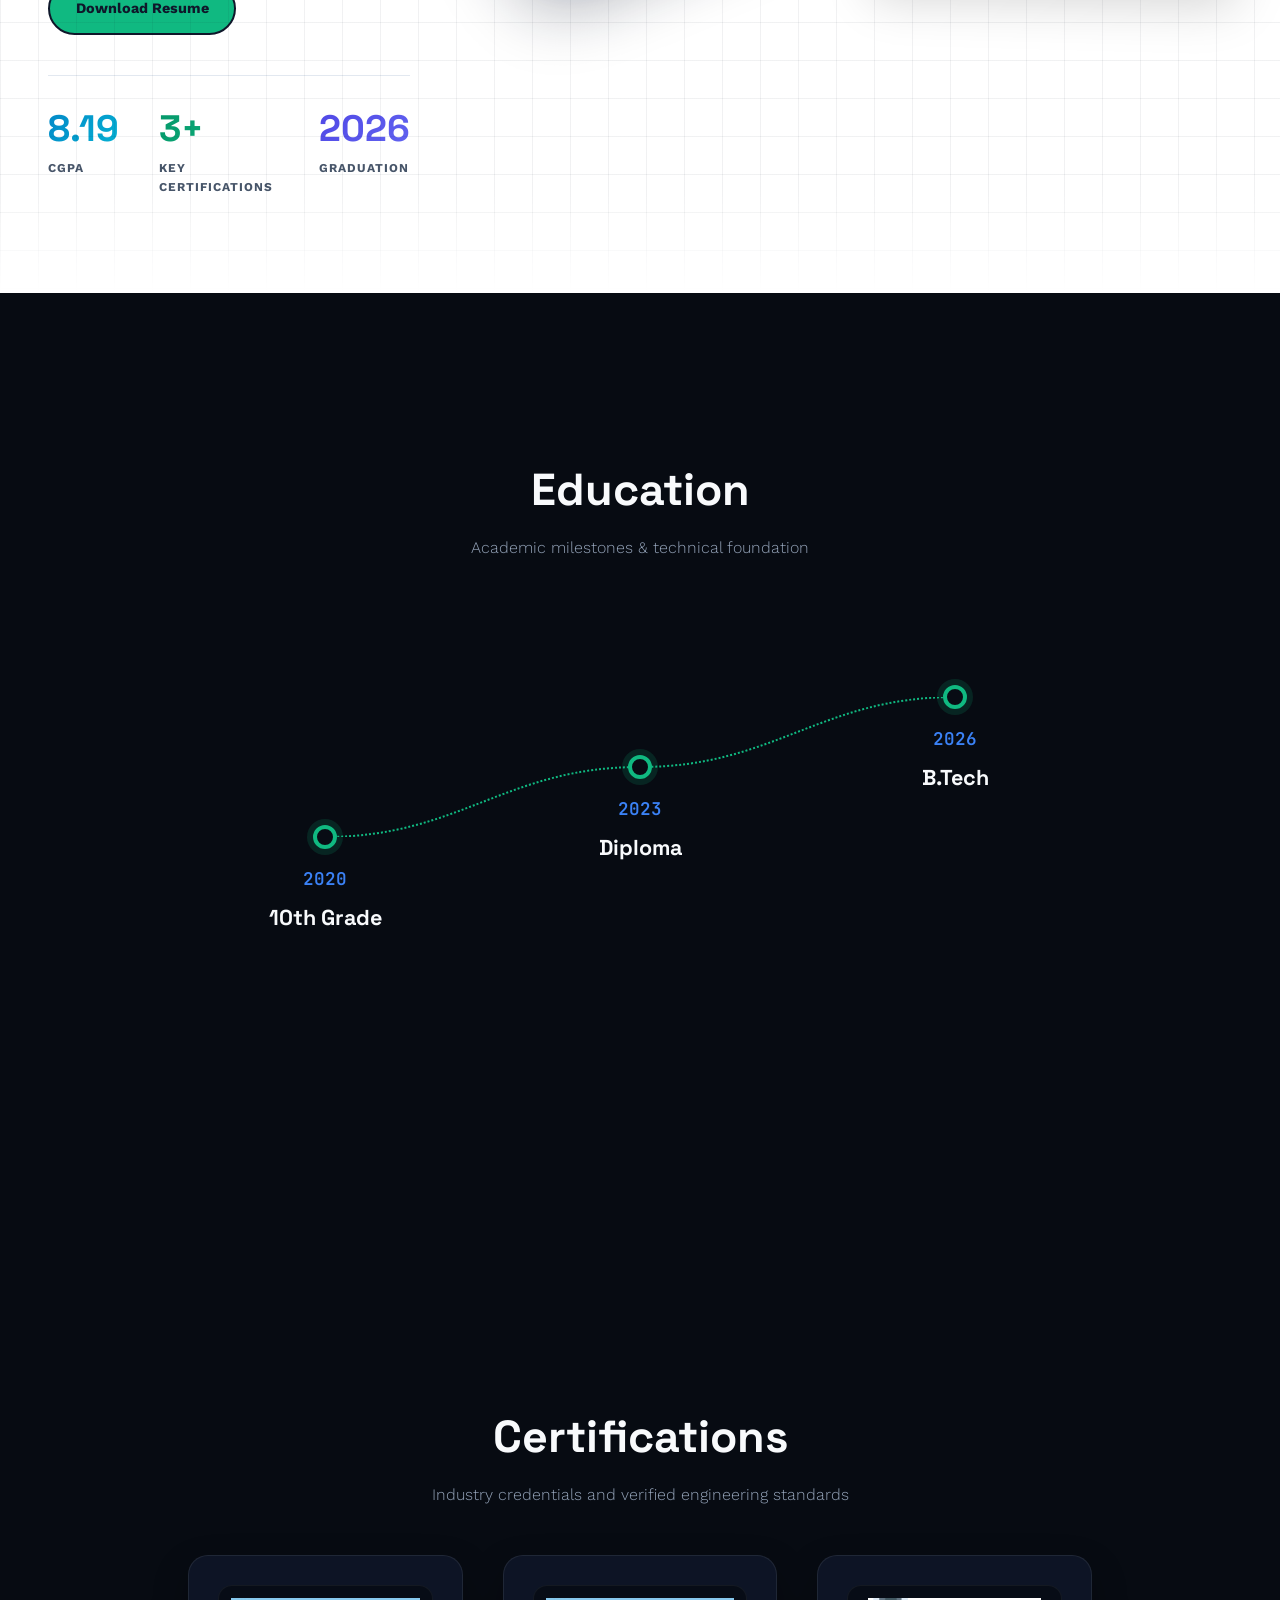
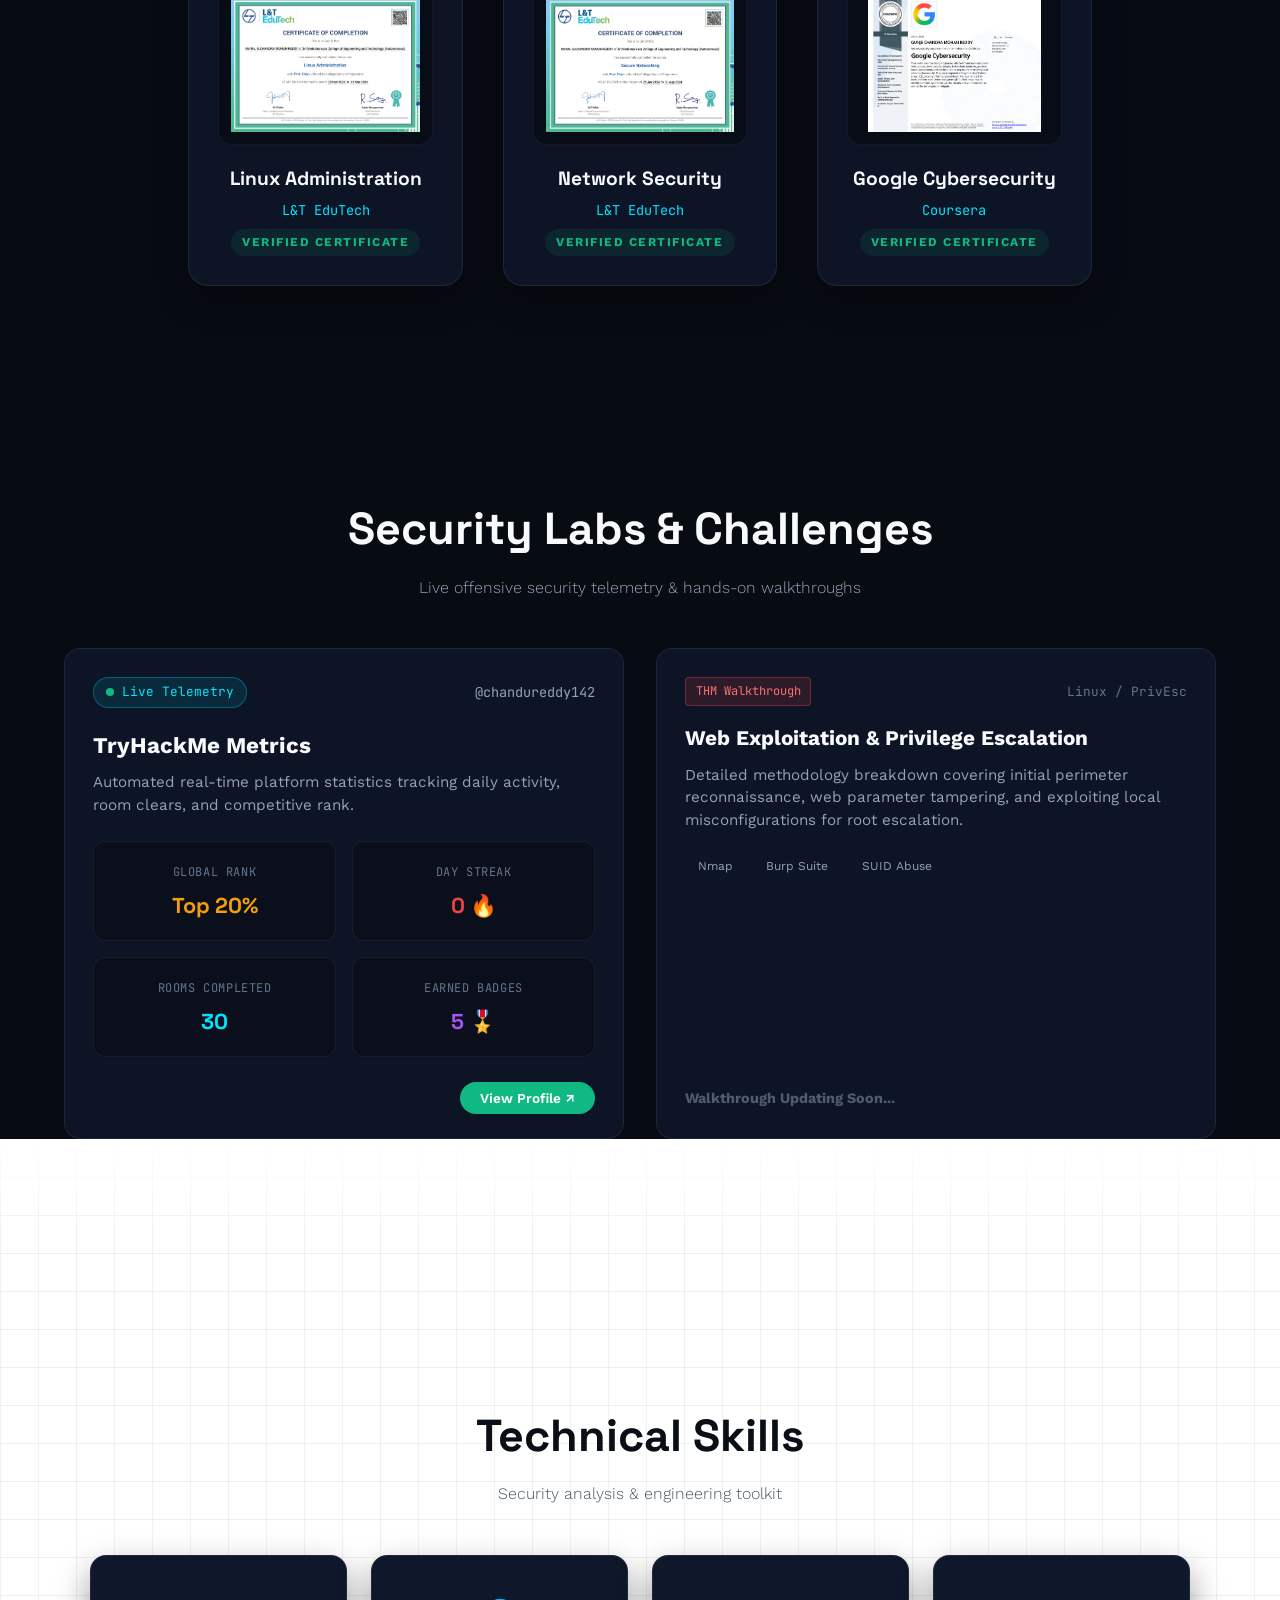
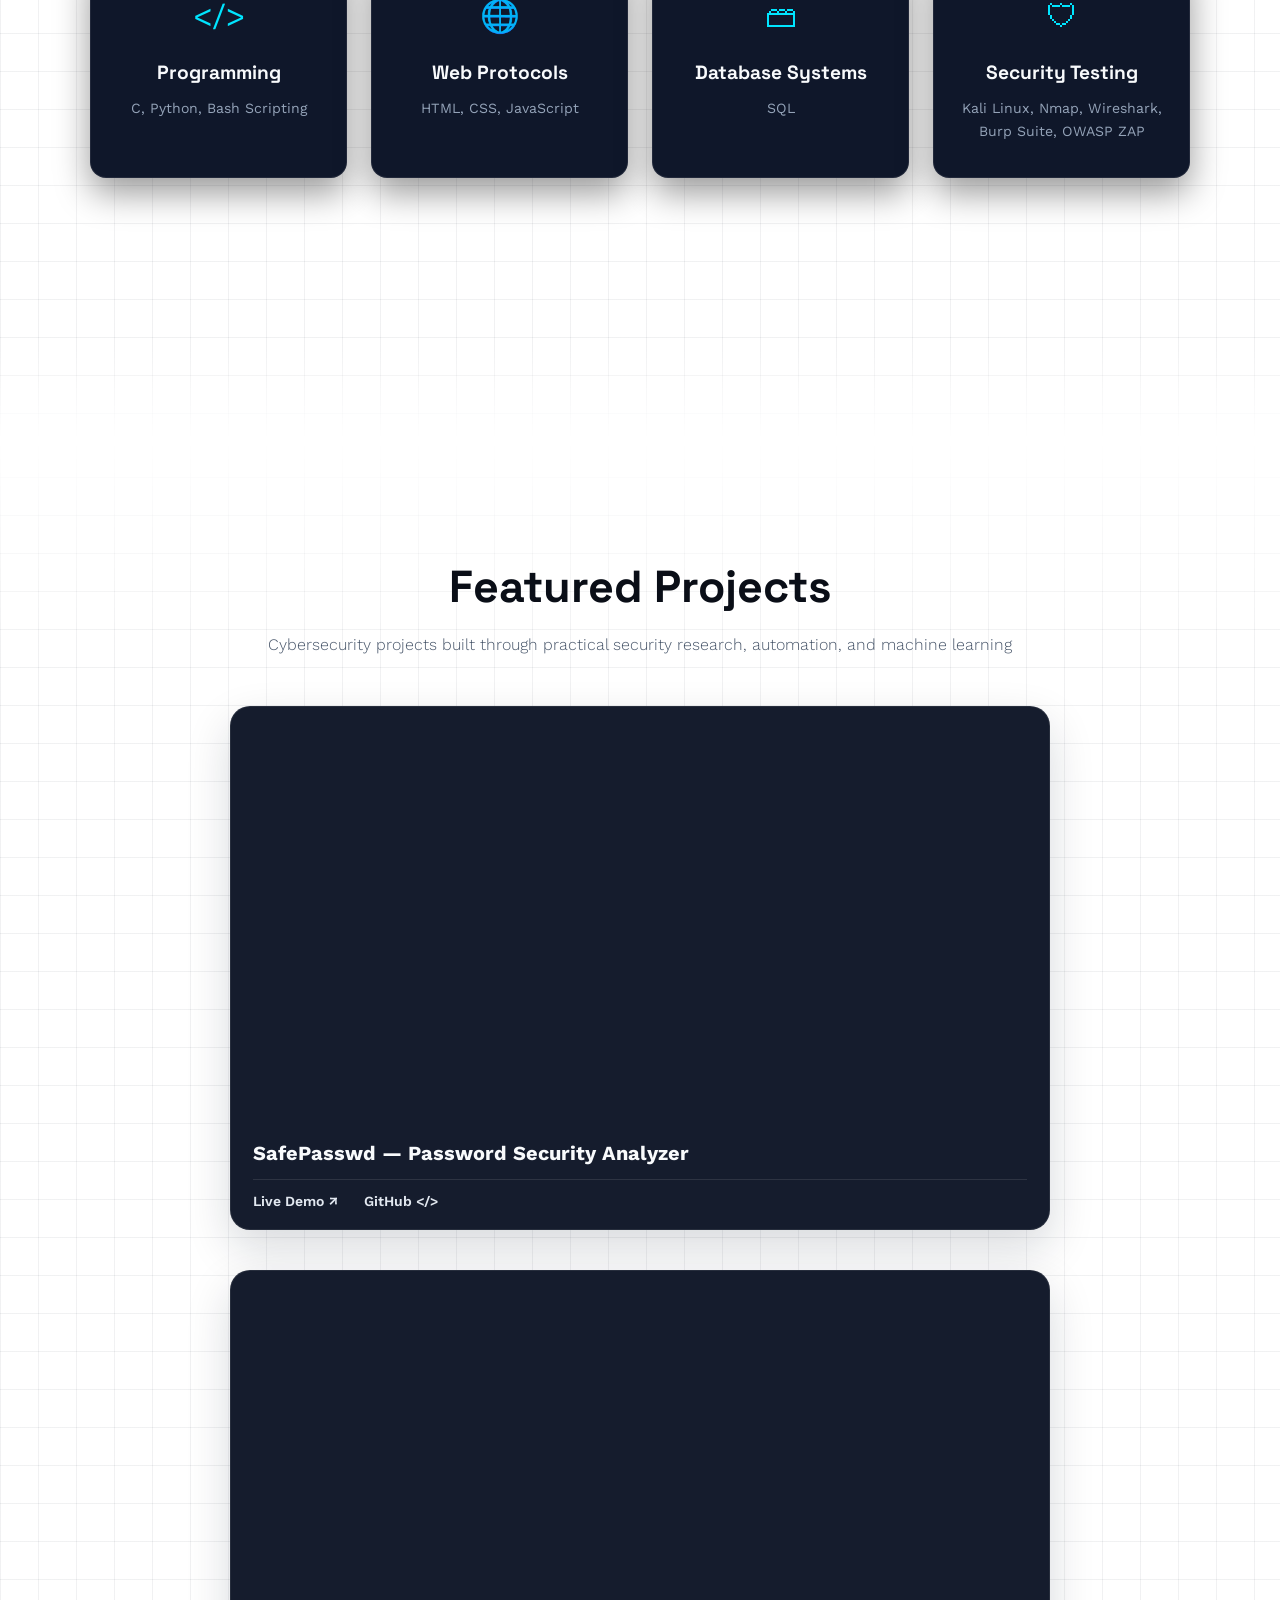
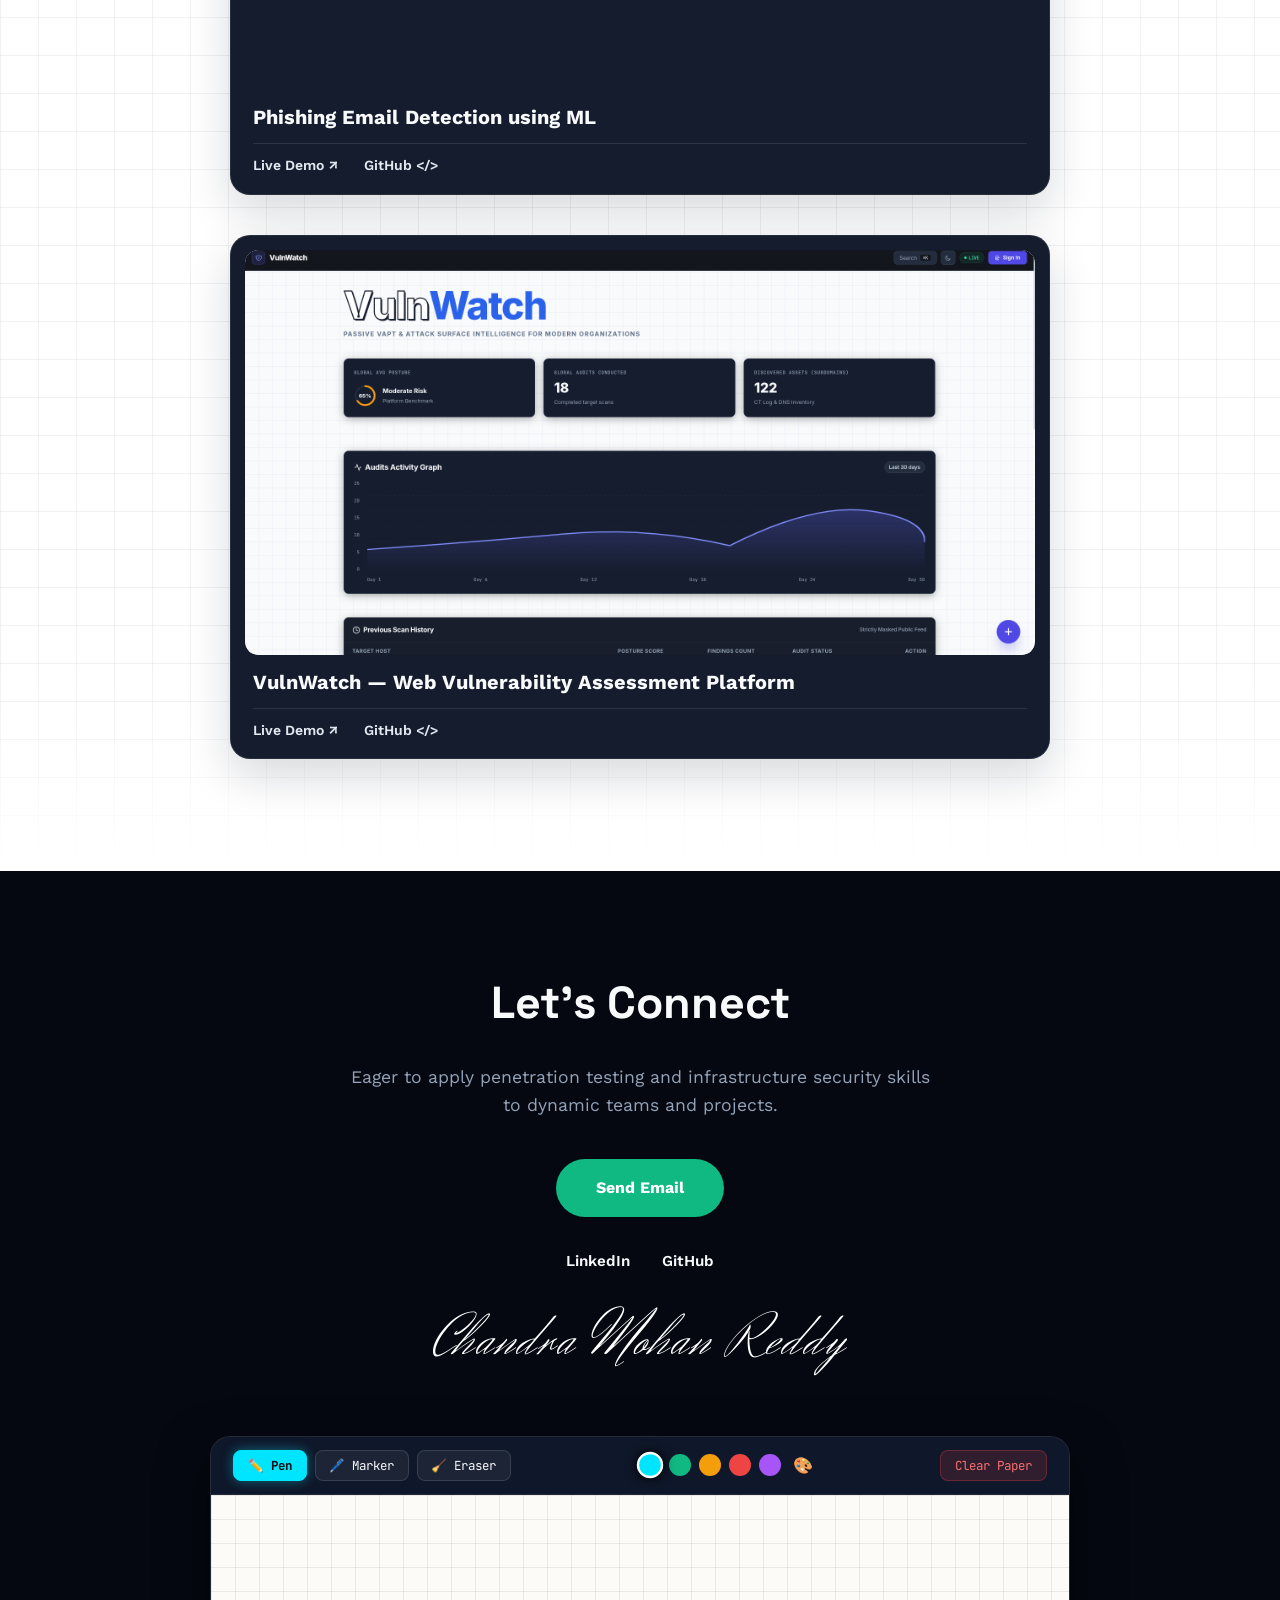
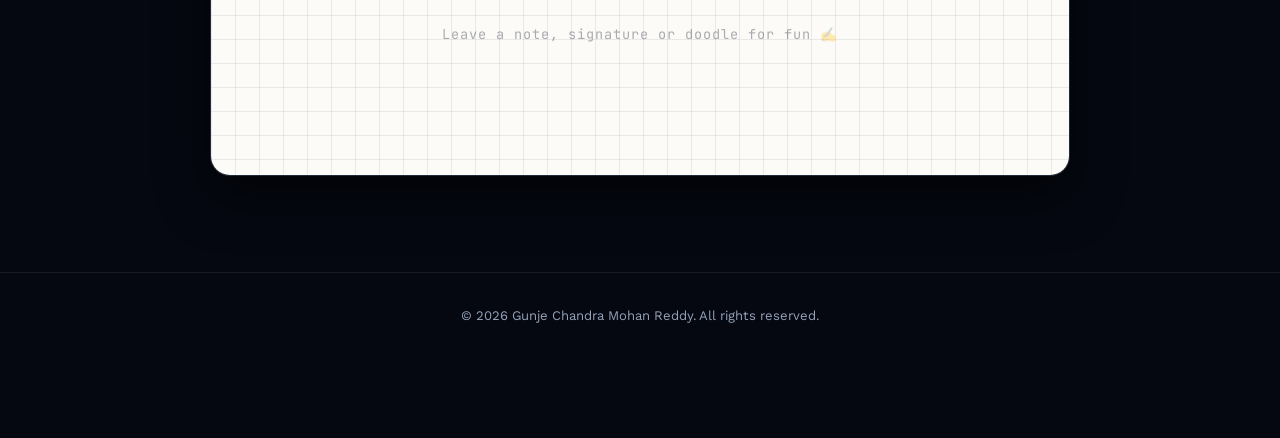
==== commit 30165922: "update projects section with project demos and screenshots" ====
--- a/index.html
+++ b/index.html
@@ -410,77 +410,301 @@
         </div>
     </section>
 
-    <!-- 7. Projects Section (White BG + Grid Pattern + Dark Cards) -->
-    <section class="projects white-theme-section pattern-white-grid" id="projects">
-        <div class="section-heading-wrap fade-in">
-            <h2 class="section-title">Featured Projects</h2>
-            <p class="section-sub">Applied defensive and offensive security applications</p>
-        </div>
-        
-        <div class="project-stack">
-           <!-- Project 1 -->
-           <div class="project-card-vertical fade-in">
-                <div class="project-img-square">
-                    <img src="images/psa.png" alt="Password Strength Analyzer">
-                </div>
-                <div class="project-content-vertical">
-                    <h3>Password Strength Analyzer</h3>
-                    <p>Real-time security auditing tool analyzing password strength and breach exposure safely using client-side k-anonymity checks.</p>
-                    <div class="project-tags">
-                        <span class="tag">Security</span>
-                        <span class="tag">JavaScript</span>
-                        <span class="tag">Cryptography</span>
-                    </div>
-                    <div class="project-links">
-                        <a href="https://safepasswd.web.app/" target="_blank" rel="noopener noreferrer" class="project-link">Live Demo ↗</a>
-                        <a href="https://github.com/chandureddy142" target="_blank" rel="noopener noreferrer" class="project-link">GitHub &lt;/&gt;</a>
-                    </div>
-                </div>
-            </div>
-
-            <!-- Project 2 -->
-            <div class="project-card-vertical fade-in">
-                <div class="project-img-square">
-                    <img src="images/ped.png" alt="Phishing Email Detection using ML">
-                </div>
-                <div class="project-content-vertical">
-                    <h3>Phishing Email Detection (ML)</h3>
-                    <p>Advanced heuristics engine for deep-layer payload and URL inspection to detect and intercept phishing attempts in real time.</p>
-                    <div class="project-tags">
-                        <span class="tag">Machine Learning</span>
-                        <span class="tag">Python</span>
-                        <span class="tag">Threat Analysis</span>
-                    </div>
-                    <div class="project-links">
-                        <a href="https://phishgaurd.chandureddy.in/" target="_blank" rel="noopener noreferrer" class="project-link">Live Demo ↗</a>
-                        <a href="https://github.com/chandureddy142" target="_blank" rel="noopener noreferrer" class="project-link">GitHub &lt;/&gt;</a>
-                    </div>
-                </div>
-            </div>
-
-            <!-- Project 3 -->
-            <div class="project-card-vertical fade-in">
-                <div class="project-img-square placeholder-img">
-                    <div class="placeholder-content">
-                        <span class="placeholder-number">03</span>
-                        <span class="placeholder-badge">Coming Soon</span>
-                    </div>
-                </div>
-                <div class="project-content-vertical">
-                    <h3>Automated Vulnerability Assessment &amp; Pentest Suite</h3>
-                    <p><em>Recommended VAPT Project:</em> A modular Python-based security scanner designed to automate reconnaissance, map web application attack surfaces, and output executive compliance reports.</p>
-                    <div class="project-tags">
-                        <span class="tag">VAPT</span>
-                        <span class="tag">Python</span>
-                        <span class="tag">Automation</span>
-                    </div>
-                    <div class="project-links">
-                        <span class="project-link" style="opacity: 0.5; cursor: not-allowed;">Updating Soon...</span>
-                    </div>
-                </div>
-            </div>
-        </div>
-    </section>
+  <!-- 7. Projects Section -->
+<section class="projects white-theme-section pattern-white-grid" id="projects">
+
+    <div class="section-heading-wrap fade-in">
+
+        <h2 class="section-title">Featured Projects</h2>
+
+        <p class="section-sub">
+            Cybersecurity projects built through practical security research,
+            automation, and machine learning
+        </p>
+
+    </div>
+
+
+    <div class="project-stack">
+
+
+        <!-- =========================================
+             PROJECT 1 — SAFEPASSWD
+        ========================================== -->
+        <article class="project-card-vertical fade-in">
+
+            <!-- Flip Area -->
+            <div class="project-flip-container">
+
+                <div class="project-flip-inner">
+
+                    <!-- FRONT — Screenshot -->
+                    <div class="project-flip-front">
+
+                        <img
+                            src="images/psa.png"
+                            alt="SafePasswd Password Security Analyzer"
+                        >
+
+                    </div>
+
+
+                    <!-- BACK — Description -->
+                    <div class="project-flip-back">
+
+                        <div class="project-description">
+
+                            <span class="project-description-label">
+                                ABOUT THE PROJECT
+                            </span>
+
+                            <p>
+                                SafePasswd is a web-based password security
+                                application designed to evaluate password
+                                strength and provide security-focused feedback
+                                to help users create stronger passwords.
+                            </p>
+
+                            <div class="project-tags">
+
+                                <span class="tag">Cybersecurity</span>
+                                <span class="tag">JavaScript</span>
+                                <span class="tag">Web Security</span>
+
+                            </div>
+
+                        </div>
+
+                    </div>
+
+                </div>
+
+            </div>
+
+
+            <!-- Fixed Title -->
+            <div class="project-fixed-content">
+
+                <h3>
+                    SafePasswd — Password Security Analyzer
+                </h3>
+
+
+                <!-- Fixed Links -->
+                <div class="project-links">
+
+                    <a
+                        href="https://safepasswd.chandureddy.in/"
+                        target="_blank"
+                        rel="noopener noreferrer"
+                        class="project-link"
+                    >
+                        Live Demo ↗
+                    </a>
+
+                    <a
+                        href="https://github.com/chandureddy142/safe-passwd"
+                        target="_blank"
+                        rel="noopener noreferrer"
+                        class="project-link"
+                    >
+                        GitHub &lt;/&gt;
+                    </a>
+
+                </div>
+
+            </div>
+
+        </article>
+
+
+
+        <!-- =========================================
+             PROJECT 2 — PHISHING EMAIL DETECTION
+        ========================================== -->
+        <article class="project-card-vertical fade-in">
+
+            <!-- Flip Area -->
+            <div class="project-flip-container">
+
+                <div class="project-flip-inner">
+
+                    <!-- FRONT — Screenshot -->
+                    <div class="project-flip-front">
+
+                        <img
+                            src="images/ped.png"
+                            alt="Phishing Email Detection using Machine Learning"
+                        >
+
+                    </div>
+
+
+                    <!-- BACK — Description -->
+                    <div class="project-flip-back">
+
+                        <div class="project-description">
+
+                            <span class="project-description-label">
+                                ABOUT THE PROJECT
+                            </span>
+
+                            <p>
+                                A machine learning-based cybersecurity
+                                application that analyzes email characteristics
+                                and identifies potentially malicious phishing
+                                messages to support automated threat detection.
+                            </p>
+
+                            <div class="project-tags">
+
+                                <span class="tag">Machine Learning</span>
+                                <span class="tag">Python</span>
+                                <span class="tag">Threat Detection</span>
+
+                            </div>
+
+                        </div>
+
+                    </div>
+
+                </div>
+
+            </div>
+
+
+            <!-- Fixed Title -->
+            <div class="project-fixed-content">
+
+                <h3>
+                    Phishing Email Detection using ML
+                </h3>
+
+
+                <!-- Fixed Links -->
+                <div class="project-links">
+
+                    <a
+                        href="https://phishguard.chandureddy.in/"
+                        target="_blank"
+                        rel="noopener noreferrer"
+                        class="project-link"
+                    >
+                        Live Demo ↗
+                    </a>
+
+                    <a
+                        href="https://github.com/chandureddy142/Phishing-email-detection-using-ML-project"
+                        target="_blank"
+                        rel="noopener noreferrer"
+                        class="project-link"
+                    >
+                        GitHub &lt;/&gt;
+                    </a>
+
+                </div>
+
+            </div>
+
+        </article>
+
+
+
+        <!-- =========================================
+             PROJECT 3 — VULNWATCH
+        ========================================== -->
+        <article class="project-card-vertical fade-in">
+
+            <!-- Flip Area -->
+            <div class="project-flip-container">
+
+                <div class="project-flip-inner">
+
+                    <!-- FRONT — Screenshot -->
+                    <div class="project-flip-front">
+
+                        <img
+                            src="images/vulnwatch.png"
+                            alt="VulnWatch Web Vulnerability Assessment Platform"
+                        >
+
+                    </div>
+
+
+                    <!-- BACK — Description -->
+                    <div class="project-flip-back">
+
+                        <div class="project-description">
+
+                            <span class="project-description-label">
+                                ABOUT THE PROJECT
+                            </span>
+
+                            <p>
+                                VulnWatch is a web vulnerability assessment
+                                platform designed to streamline authorized
+                                security assessments by organizing testing
+                                workflows, collecting vulnerability findings
+                                and evidence, and generating structured
+                                security assessment reports.
+                            </p>
+
+                            <div class="project-tags">
+
+                                <span class="tag">VAPT</span>
+                                <span class="tag">Python</span>
+                                <span class="tag">Flask</span>
+                                <span class="tag">PostgreSQL</span>
+                                <span class="tag">Security Automation</span>
+
+                            </div>
+
+                        </div>
+
+                    </div>
+
+                </div>
+
+            </div>
+
+
+            <!-- Fixed Title -->
+            <div class="project-fixed-content">
+
+                <h3>
+                    VulnWatch — Web Vulnerability Assessment Platform
+                </h3>
+
+
+                <!-- Fixed Links -->
+                <div class="project-links">
+
+                    <a
+                        href="https://vulnwatch.chandureddy.in/"
+                        target="_blank"
+                        rel="noopener noreferrer"
+                        class="project-link"
+                    >
+                        Live Demo ↗
+                    </a>
+
+                    <a
+                        href="https://github.com/chandureddy142/VulnWatch"
+                        target="_blank"
+                        rel="noopener noreferrer"
+                        class="project-link"
+                    >
+                        GitHub &lt;/&gt;
+                    </a>
+
+                </div>
+
+            </div>
+
+        </article>
+    </div>
+
+</section>
 
    <!-- 8. Contact Section with Interactive Grid Doodle Paper -->
 <section class="contact solid-void-contact" id="contact">
--- a/styles.css
+++ b/styles.css
@@ -1686,3 +1686,664 @@
     /* Give every tap target a comfortable minimum hit area */
     .dock-item, .doodle-btn, .color-dot, .project-link { min-height: 36px; }
 }
+
+/* =========================================================
+   PROJECTS — FINAL PROJECT CARD OVERRIDE
+   ========================================================= */
+
+
+/* =========================================================
+   PROJECT STACK
+   One project per row
+   ========================================================= */
+
+.projects .project-stack {
+    display: flex !important;
+
+    flex-direction: column !important;
+
+    align-items: center !important;
+
+    gap: 40px !important;
+
+    width: 100% !important;
+
+    margin: 0 auto !important;
+
+    padding: 0 !important;
+
+    box-sizing: border-box !important;
+}
+
+
+/* =========================================================
+   PROJECT CARD
+   ========================================================= */
+
+.projects .project-card-vertical {
+    display: block !important;
+
+    position: relative !important;
+
+    width: 100% !important;
+
+    max-width: 1100px !important;
+
+    min-width: 0 !important;
+
+    height: auto !important;
+
+    flex: none !important;
+
+    flex-direction: unset !important;
+
+    overflow: hidden !important;
+
+    margin: 0 auto !important;
+
+    /*
+       Gap between the card edge and screenshot
+    */
+    padding: 14px !important;
+
+    box-sizing: border-box !important;
+
+    background: #151c2d !important;
+
+    border-radius: 20px !important;
+
+    border: 1px solid rgba(255, 255, 255, 0.08) !important;
+
+    box-shadow:
+        0 18px 45px rgba(15, 23, 42, 0.16) !important;
+
+    transition:
+        transform 0.3s ease,
+        box-shadow 0.3s ease !important;
+}
+
+
+/* Card hover */
+
+.projects .project-card-vertical:hover {
+    transform: translateY(-5px) !important;
+
+    box-shadow:
+        0 25px 55px rgba(15, 23, 42, 0.22) !important;
+}
+
+
+/* =========================================================
+   SCREENSHOT / FLIP CONTAINER
+   ========================================================= */
+
+.projects .project-flip-container {
+    display: block !important;
+
+    position: relative !important;
+
+    width: 100% !important;
+
+    /*
+       Shorter than a normal 16:9 area.
+       Width stays the same.
+    */
+    aspect-ratio: 16 / 8.2 !important;
+
+    height: auto !important;
+
+    min-height: 0 !important;
+
+    flex: none !important;
+
+    overflow: hidden !important;
+
+    perspective: 1400px !important;
+
+    box-sizing: border-box !important;
+
+    border-radius: 13px !important;
+}
+
+
+/* =========================================================
+   FLIP INNER
+   ========================================================= */
+
+.projects .project-flip-inner {
+    position: absolute !important;
+
+    inset: 0 !important;
+
+    width: 100% !important;
+
+    height: 100% !important;
+
+    display: block !important;
+
+    transform-style: preserve-3d !important;
+
+    transition:
+        transform 0.7s cubic-bezier(0.4, 0.2, 0.2, 1) !important;
+}
+
+
+/* =========================================================
+   FLIP ONLY WHEN SCREENSHOT IS HOVERED
+   ========================================================= */
+
+.projects .project-flip-container:hover .project-flip-inner {
+    transform: rotateY(180deg) !important;
+}
+
+
+/* =========================================================
+   FRONT + BACK
+   ========================================================= */
+
+.projects .project-flip-front,
+.projects .project-flip-back {
+    position: absolute !important;
+
+    inset: 0 !important;
+
+    width: 100% !important;
+
+    height: 100% !important;
+
+    min-width: 0 !important;
+
+    min-height: 0 !important;
+
+    margin: 0 !important;
+
+    padding: 0 !important;
+
+    overflow: hidden !important;
+
+    box-sizing: border-box !important;
+
+    border-radius: 13px !important;
+
+    backface-visibility: hidden !important;
+
+    -webkit-backface-visibility: hidden !important;
+}
+
+
+/* =========================================================
+   FRONT — SCREENSHOT
+   ========================================================= */
+
+.projects .project-flip-front {
+    display: block !important;
+
+    background: #eef2f7 !important;
+
+    transform: rotateY(0deg) !important;
+}
+
+
+/* Screenshot */
+
+.projects .project-flip-front img {
+    display: block !important;
+
+    width: 100% !important;
+
+    height: 100% !important;
+
+    max-width: none !important;
+
+    min-width: 0 !important;
+
+    min-height: 0 !important;
+
+    object-fit: cover !important;
+
+    object-position: center !important;
+
+    margin: 0 !important;
+
+    padding: 0 !important;
+
+    border: 0 !important;
+
+    border-radius: 13px !important;
+
+    box-sizing: border-box !important;
+}
+
+
+/* =========================================================
+   BACK — DESCRIPTION
+   ========================================================= */
+
+.projects .project-flip-back {
+    display: flex !important;
+
+    align-items: center !important;
+
+    justify-content: center !important;
+
+    padding: 40px !important;
+
+    box-sizing: border-box !important;
+
+    background:
+        linear-gradient(
+            135deg,
+            #151c2d 0%,
+            #1d2940 100%
+        ) !important;
+
+    transform: rotateY(180deg) !important;
+}
+
+
+/* =========================================================
+   DESCRIPTION CONTENT
+   ========================================================= */
+
+.projects .project-description {
+    display: block !important;
+
+    width: 100% !important;
+
+    max-width: 750px !important;
+
+    min-width: 0 !important;
+
+    margin: 0 auto !important;
+
+    padding: 0 !important;
+
+    box-sizing: border-box !important;
+}
+
+
+/* Description label */
+
+.projects .project-description-label {
+    display: block !important;
+
+    margin: 0 0 18px 0 !important;
+
+    padding: 0 !important;
+
+    color: #22d3ee !important;
+
+    font-size: 11px !important;
+
+    font-weight: 700 !important;
+
+    line-height: 1.4 !important;
+
+    letter-spacing: 2px !important;
+
+    text-transform: uppercase !important;
+}
+
+
+/* Description text */
+
+.projects .project-description p {
+    display: block !important;
+
+    margin: 0 !important;
+
+    padding: 0 !important;
+
+    color: #cbd5e1 !important;
+
+    font-size: 15px !important;
+
+    line-height: 1.7 !important;
+}
+
+
+/* =========================================================
+   TAGS ON FLIP BACK
+   ========================================================= */
+
+.projects .project-description .project-tags {
+    display: flex !important;
+
+    flex-wrap: wrap !important;
+
+    align-items: center !important;
+
+    gap: 8px !important;
+
+    width: 100% !important;
+
+    margin-top: 22px !important;
+
+    padding: 0 !important;
+
+    box-sizing: border-box !important;
+}
+
+
+/* Individual tags */
+
+.projects .project-description .tag {
+    display: inline-flex !important;
+
+    align-items: center !important;
+
+    justify-content: center !important;
+
+    width: auto !important;
+
+    min-width: 0 !important;
+
+    padding: 7px 12px !important;
+
+    border-radius: 999px !important;
+
+    background: rgba(34, 211, 238, 0.08) !important;
+
+    border: 1px solid rgba(34, 211, 238, 0.18) !important;
+
+    color: #67e8f9 !important;
+
+    font-size: 11px !important;
+
+    font-weight: 600 !important;
+
+    line-height: 1.3 !important;
+}
+
+
+/* =========================================================
+   FIXED CONTENT
+   Title + links remain outside the flip
+   ========================================================= */
+
+.projects .project-fixed-content {
+    display: block !important;
+
+    position: relative !important;
+
+    width: 100% !important;
+
+    min-width: 0 !important;
+
+    height: auto !important;
+
+    flex: none !important;
+
+    margin: 0 !important;
+
+    /*
+       Smaller spacing below screenshot
+    */
+    padding: 14px 8px 4px !important;
+
+    box-sizing: border-box !important;
+
+    background: #151c2d !important;
+}
+
+
+/* =========================================================
+   PROJECT TITLE
+   ========================================================= */
+
+.projects .project-fixed-content h3 {
+    display: block !important;
+
+    width: 100% !important;
+
+    min-width: 0 !important;
+
+    min-height: 0 !important;
+
+    margin: 0 !important;
+
+    padding: 0 !important;
+
+    color: #f8fafc !important;
+
+    font-size: 20px !important;
+
+    font-weight: 700 !important;
+
+    line-height: 1.35 !important;
+
+    white-space: normal !important;
+
+    overflow: visible !important;
+
+    box-sizing: border-box !important;
+}
+
+
+/* =========================================================
+   PROJECT LINKS
+   ========================================================= */
+
+.projects .project-fixed-content .project-links {
+    display: flex !important;
+
+    align-items: center !important;
+
+    justify-content: flex-start !important;
+
+    flex-wrap: wrap !important;
+
+    gap: 25px !important;
+
+    width: 100% !important;
+
+    margin: 12px 0 0 0 !important;
+
+    padding: 12px 0 0 0 !important;
+
+    border-top:
+        1px solid rgba(255, 255, 255, 0.10) !important;
+
+    box-sizing: border-box !important;
+}
+
+
+/* =========================================================
+   PROJECT LINK
+   ========================================================= */
+
+.projects .project-fixed-content .project-link {
+    display: inline-flex !important;
+
+    align-items: center !important;
+
+    width: auto !important;
+
+    min-width: 0 !important;
+
+    margin: 0 !important;
+
+    padding: 0 !important;
+
+    color: #e2e8f0 !important;
+
+    text-decoration: none !important;
+
+    font-size: 14px !important;
+
+    font-weight: 600 !important;
+
+    line-height: 1.4 !important;
+
+    white-space: nowrap !important;
+
+    transition:
+        color 0.2s ease,
+        transform 0.2s ease !important;
+}
+
+
+/* Link hover */
+
+.projects .project-fixed-content .project-link:hover {
+    color: #22d3ee !important;
+
+    transform: translateY(-1px) !important;
+}
+
+
+/* =========================================================
+   DESKTOP — KEEP PROJECT WIDTH
+   ========================================================= */
+
+@media (min-width: 901px) {
+
+    .projects .project-card-vertical {
+        width: 100% !important;
+
+        max-width: 1100px !important;
+    }
+
+}
+
+
+/* =========================================================
+   TABLET
+   ========================================================= */
+
+@media (max-width: 900px) {
+
+    .projects .project-stack {
+        width: 100% !important;
+
+        gap: 32px !important;
+    }
+
+
+    .projects .project-card-vertical {
+        width: 100% !important;
+
+        max-width: 100% !important;
+
+        border-radius: 18px !important;
+    }
+
+
+    .projects .project-flip-container {
+        aspect-ratio: 16 / 8.5 !important;
+    }
+
+
+    .projects .project-flip-front,
+    .projects .project-flip-back {
+        border-radius: 12px !important;
+    }
+
+
+    .projects .project-flip-front img {
+        border-radius: 12px !important;
+    }
+
+}
+
+
+/* =========================================================
+   MOBILE
+   ========================================================= */
+
+@media (max-width: 600px) {
+
+    .projects .project-stack {
+        gap: 24px !important;
+    }
+
+
+    .projects .project-card-vertical {
+        width: 100% !important;
+
+        padding: 9px !important;
+
+        border-radius: 16px !important;
+    }
+
+
+    .projects .project-flip-container {
+        /*
+           Keep screenshot wide but compact
+        */
+        aspect-ratio: 16 / 8.8 !important;
+
+        border-radius: 11px !important;
+    }
+
+
+    .projects .project-flip-front,
+    .projects .project-flip-back {
+        border-radius: 11px !important;
+    }
+
+
+    .projects .project-flip-front img {
+        border-radius: 11px !important;
+    }
+
+
+    .projects .project-flip-back {
+        padding: 24px !important;
+    }
+
+
+    .projects .project-description-label {
+        margin-bottom: 12px !important;
+
+        font-size: 10px !important;
+    }
+
+
+    .projects .project-description p {
+        font-size: 13px !important;
+
+        line-height: 1.55 !important;
+    }
+
+
+    .projects .project-description .project-tags {
+        gap: 6px !important;
+
+        margin-top: 15px !important;
+    }
+
+
+    .projects .project-description .tag {
+        padding: 6px 9px !important;
+
+        font-size: 10px !important;
+    }
+
+
+    .projects .project-fixed-content {
+        padding: 12px 5px 3px !important;
+    }
+
+
+    .projects .project-fixed-content h3 {
+        font-size: 18px !important;
+
+        line-height: 1.35 !important;
+    }
+
+
+    .projects .project-fixed-content .project-links {
+        gap: 18px !important;
+
+        margin-top: 10px !important;
+
+        padding-top: 10px !important;
+    }
+
+
+    .projects .project-fixed-content .project-link {
+        font-size: 13px !important;
+    }
+
+}
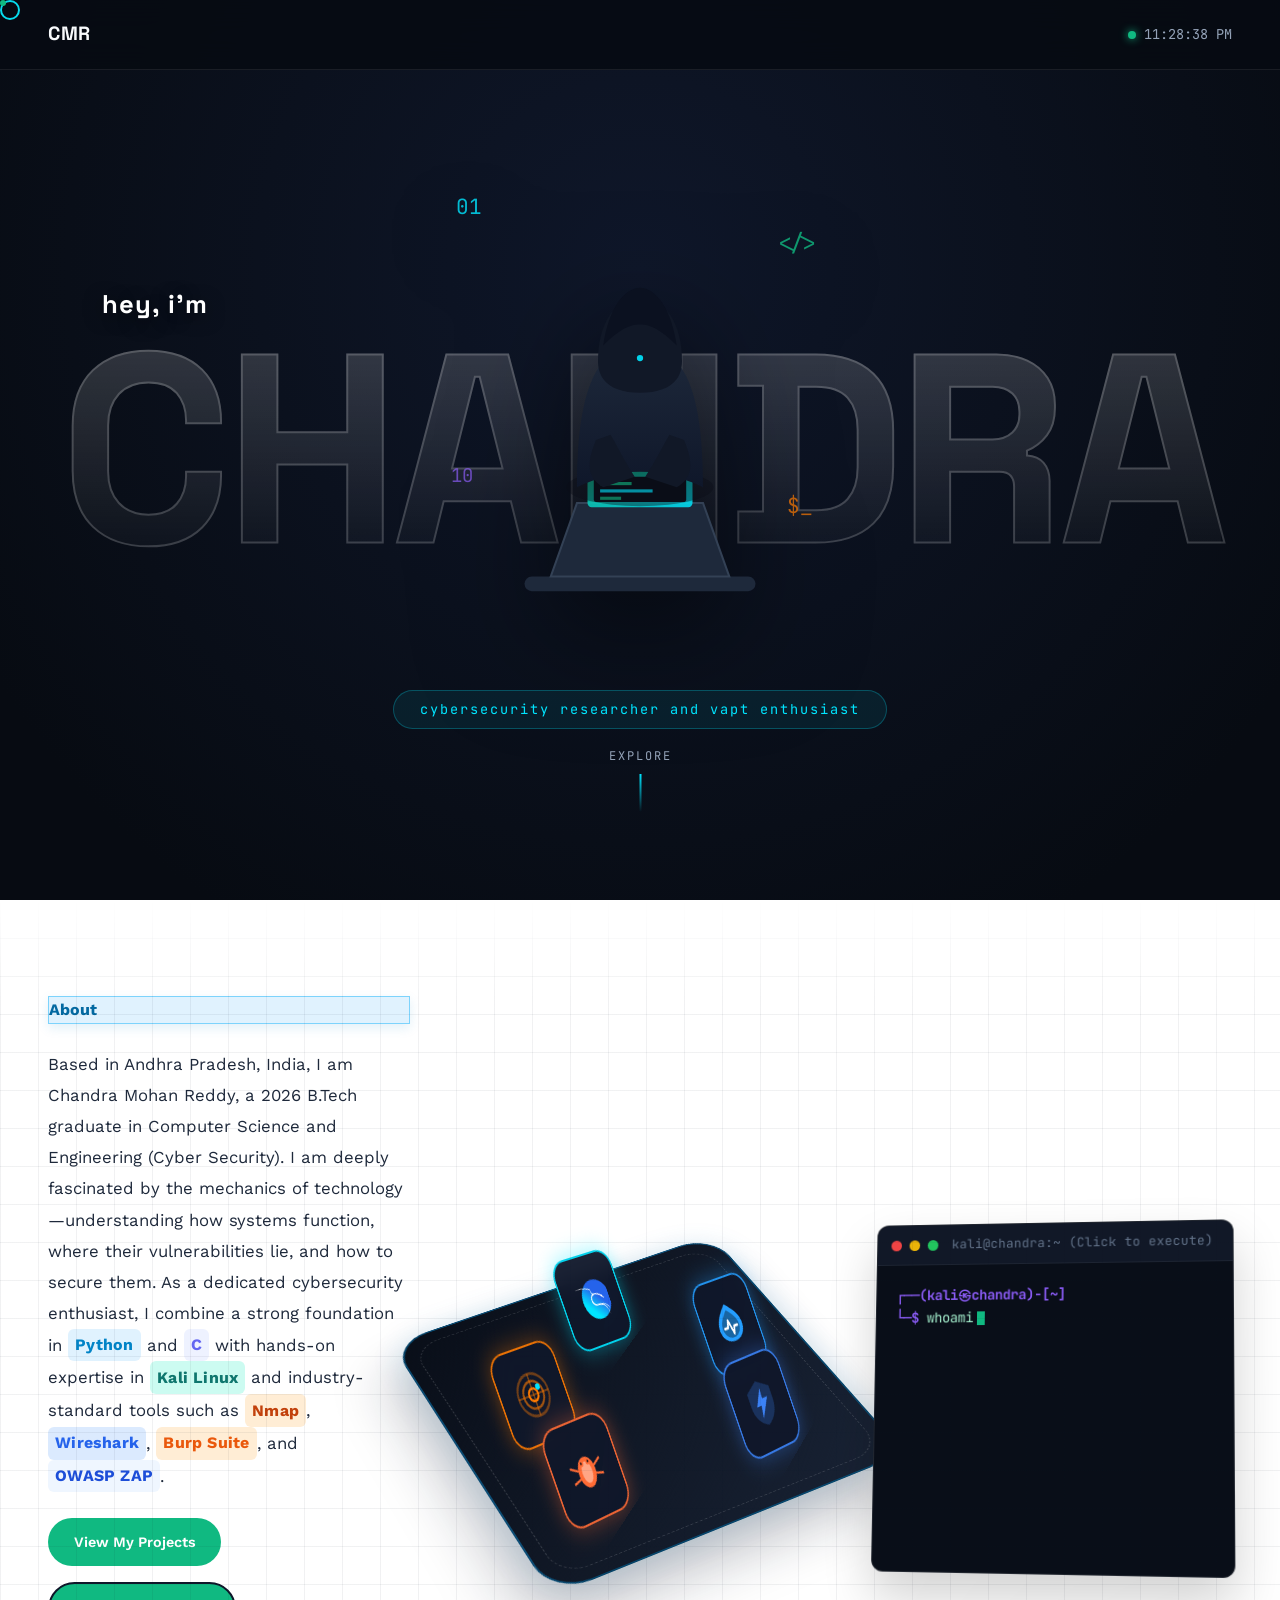
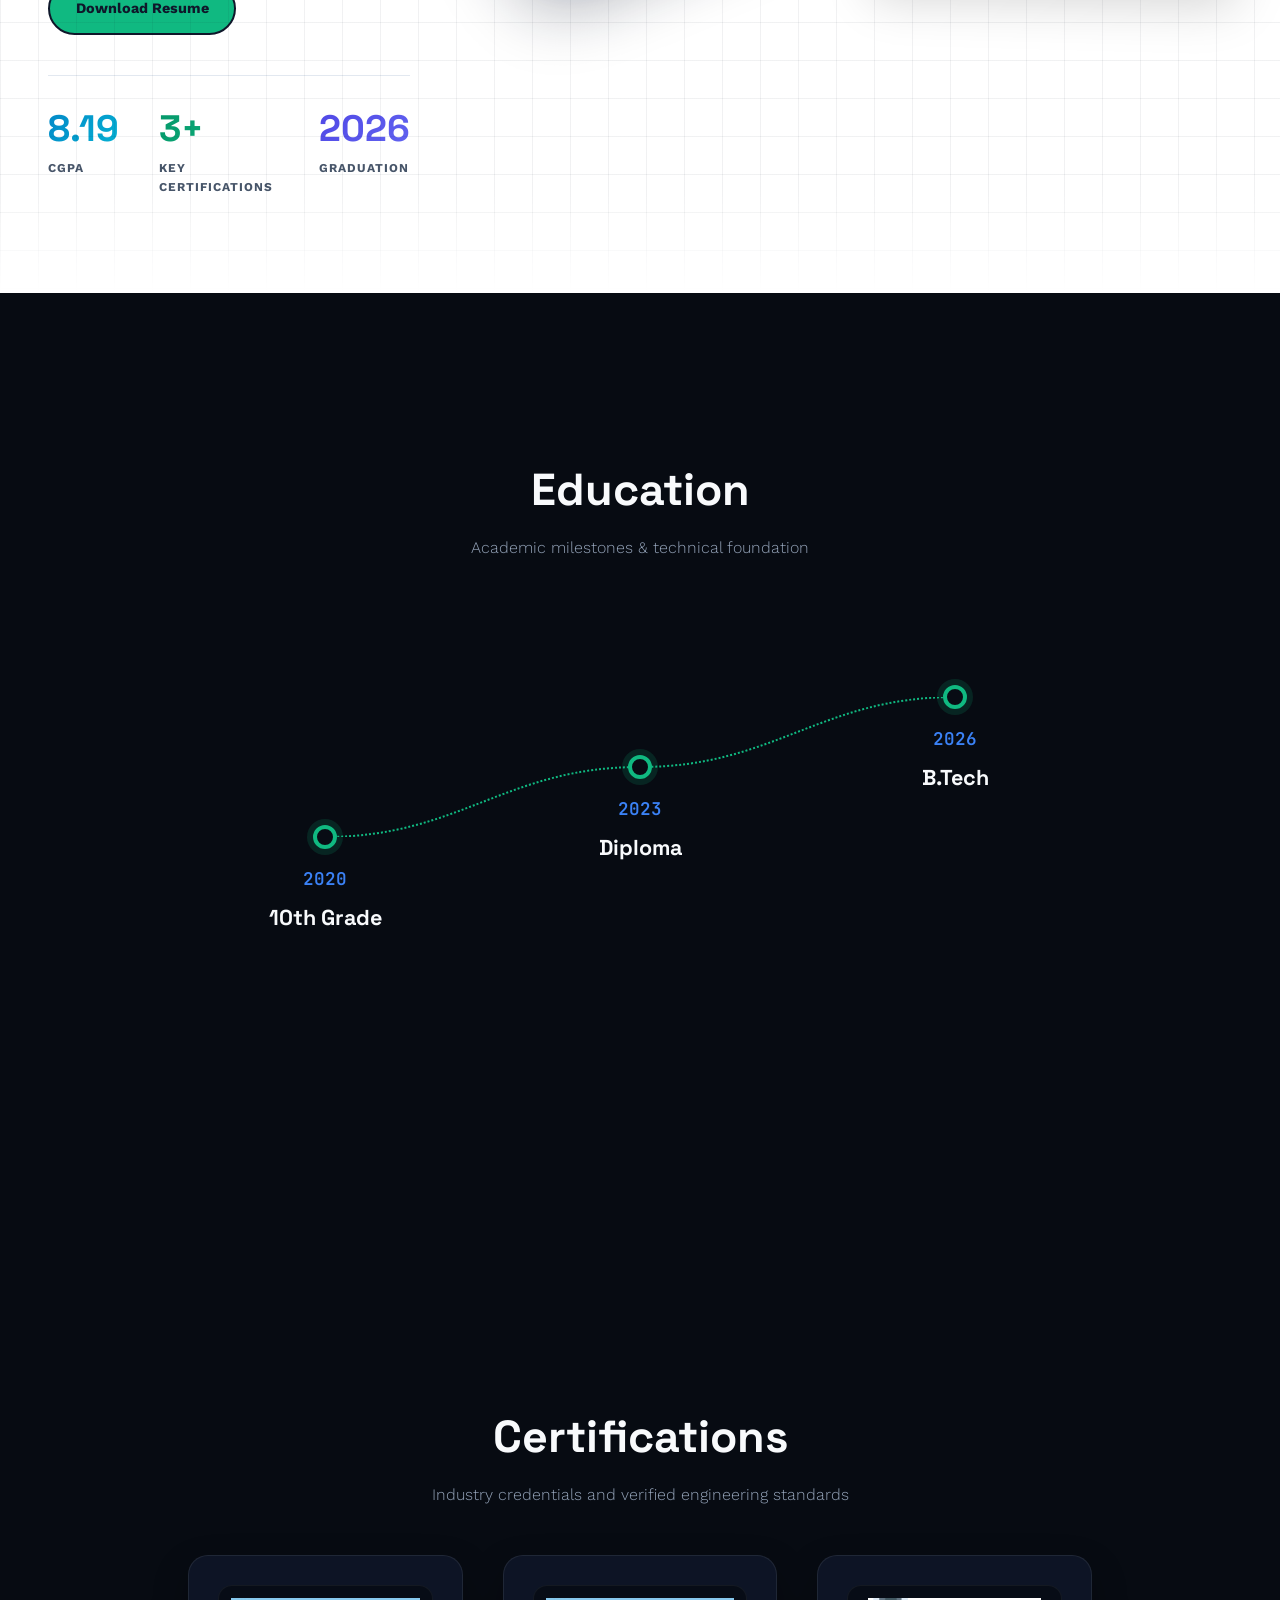
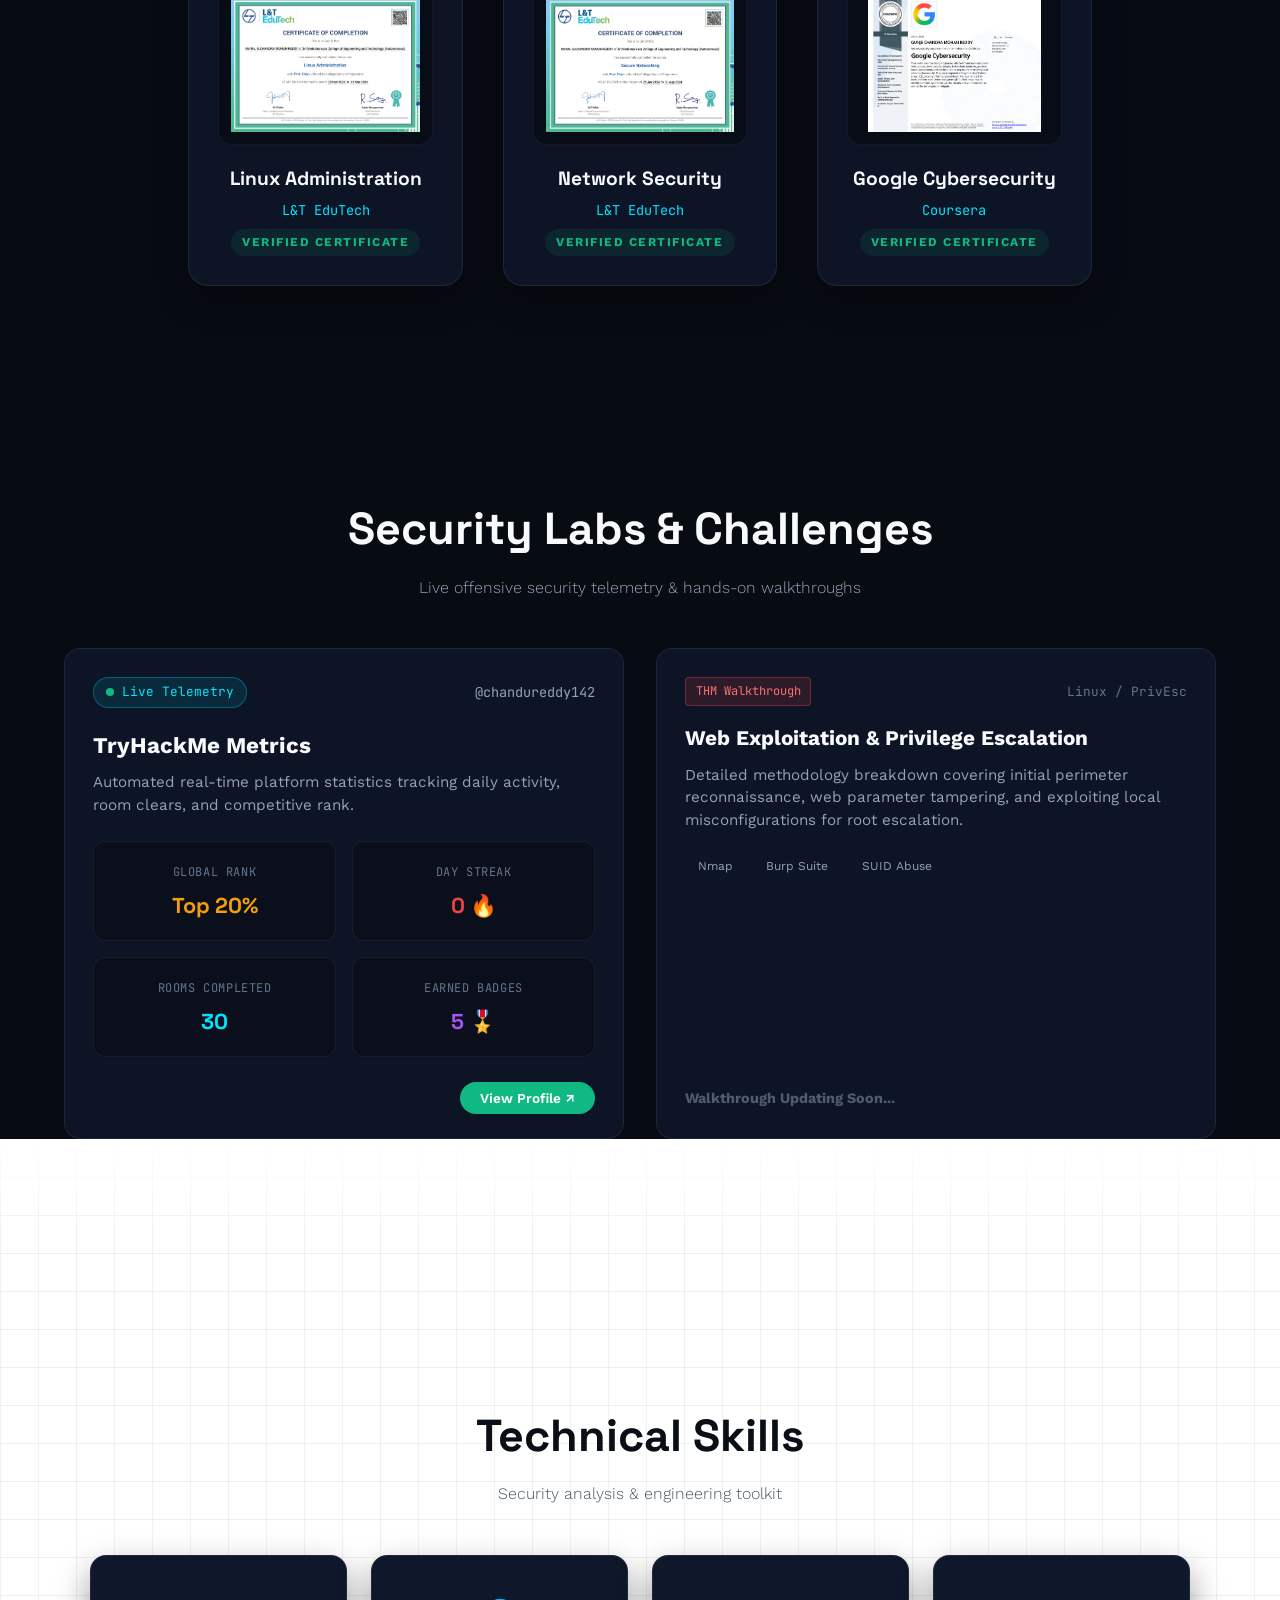
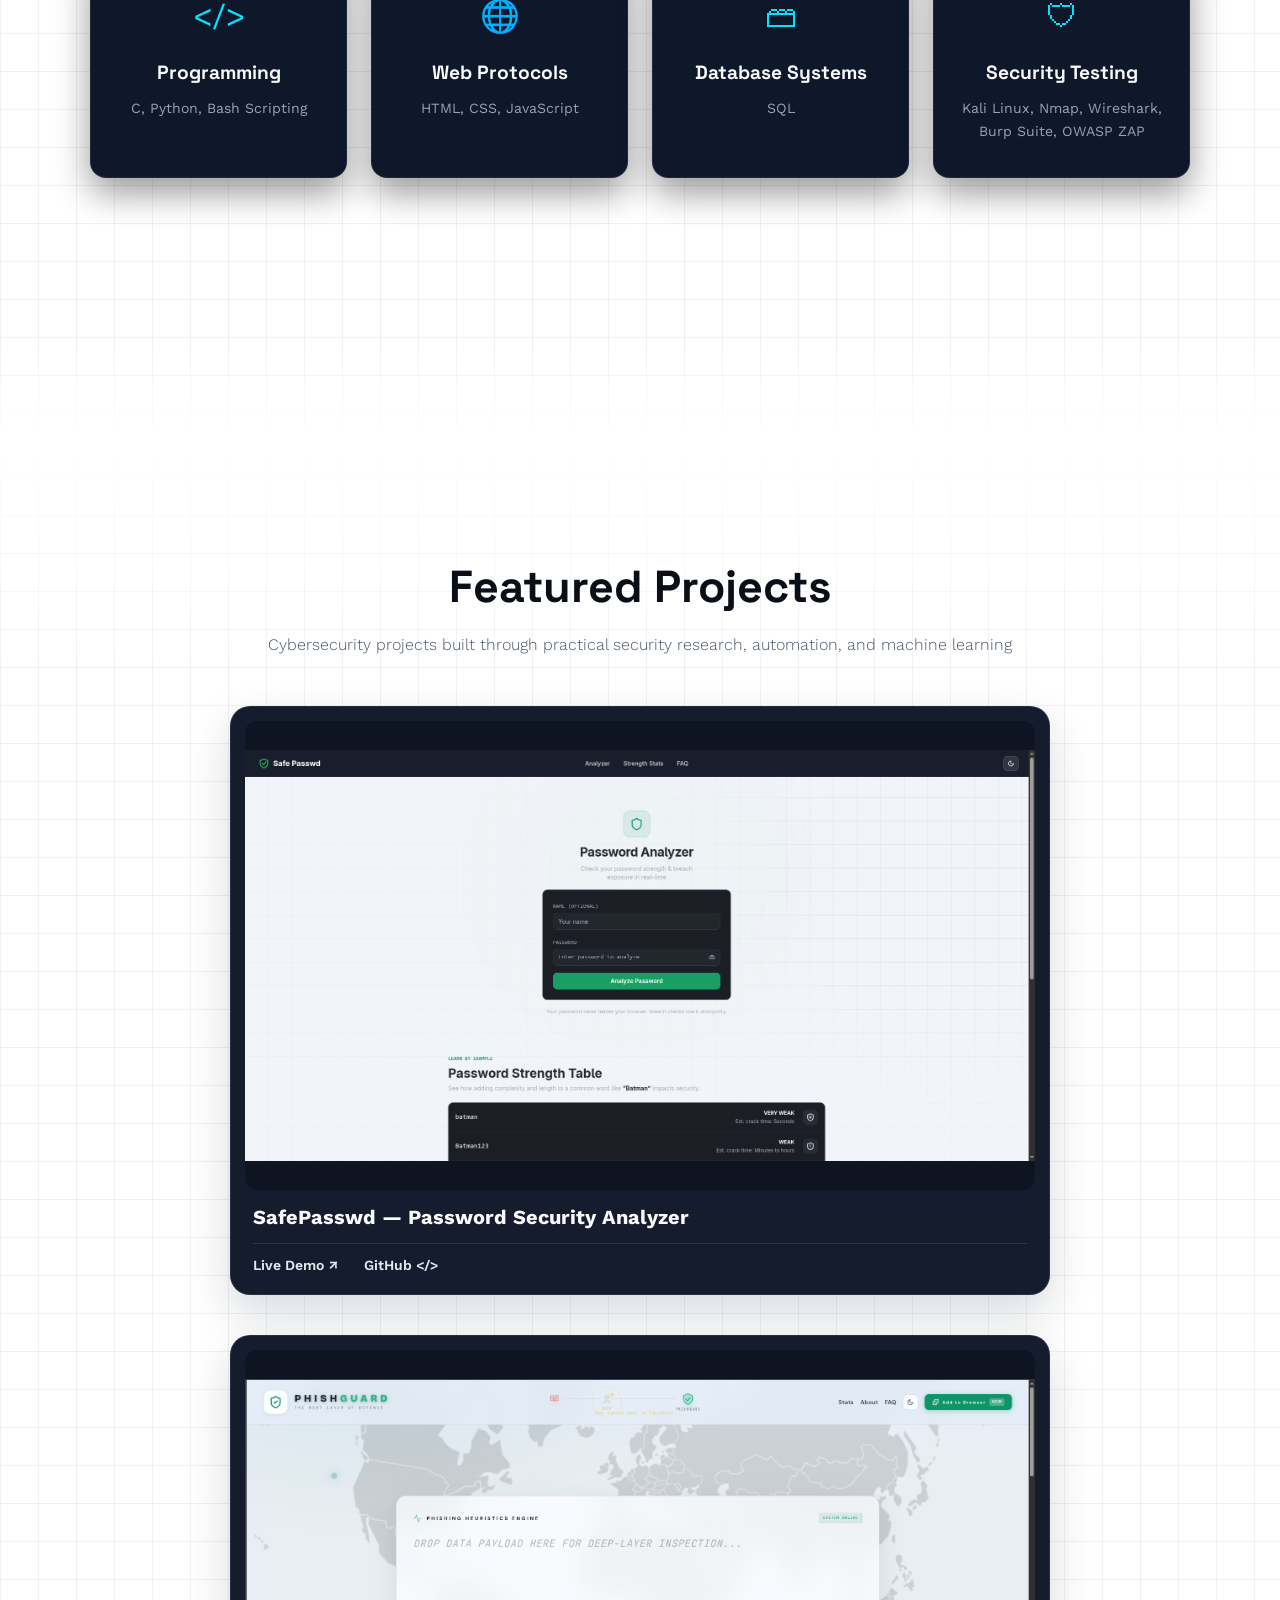
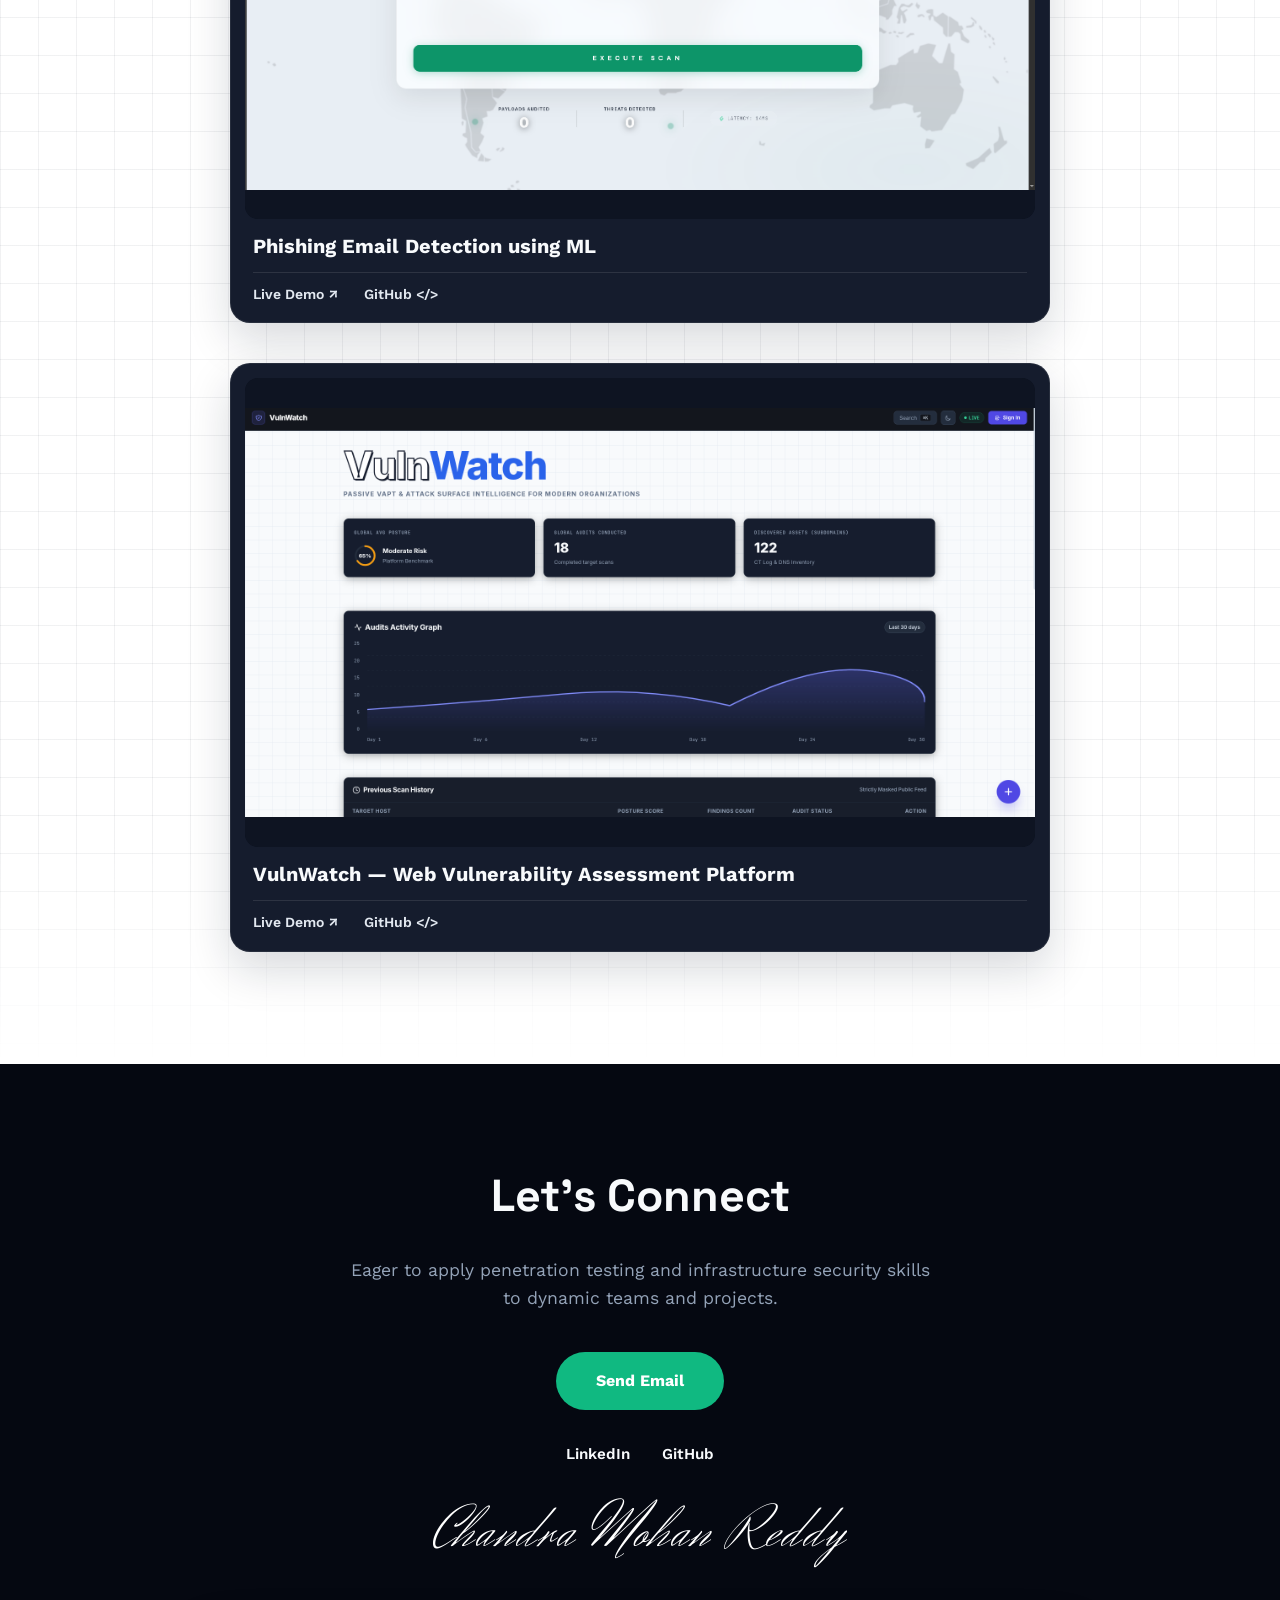
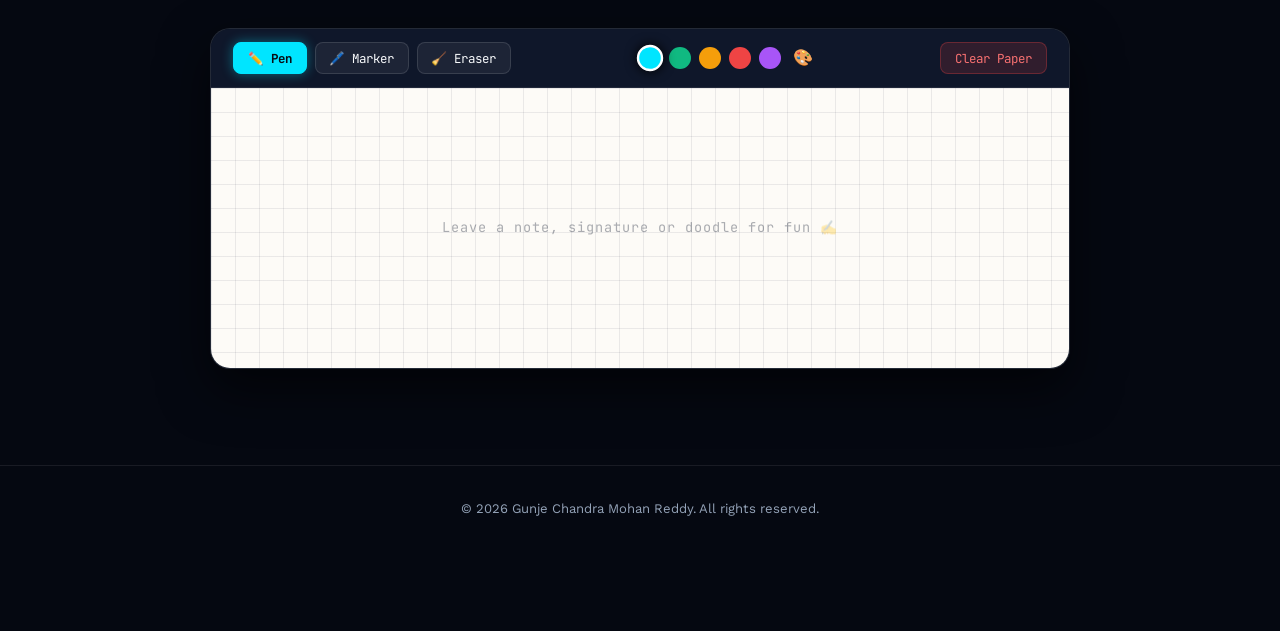
==== commit aec63f8b: "Fix project card screenshot scaling and dark theme preview" ====
--- a/index.html
+++ b/index.html
@@ -414,85 +414,55 @@
 <section class="projects white-theme-section pattern-white-grid" id="projects">
 
     <div class="section-heading-wrap fade-in">
-
         <h2 class="section-title">Featured Projects</h2>
-
         <p class="section-sub">
             Cybersecurity projects built through practical security research,
             automation, and machine learning
         </p>
-
     </div>
 
-
     <div class="project-stack">
-
 
         <!-- =========================================
              PROJECT 1 — SAFEPASSWD
         ========================================== -->
         <article class="project-card-vertical fade-in">
-
             <!-- Flip Area -->
             <div class="project-flip-container">
-
                 <div class="project-flip-inner">
-
                     <!-- FRONT — Screenshot -->
                     <div class="project-flip-front">
-
                         <img
                             src="images/psa.png"
                             alt="SafePasswd Password Security Analyzer"
+                            loading="lazy"
                         >
-
-                    </div>
-
+                    </div>
 
                     <!-- BACK — Description -->
                     <div class="project-flip-back">
-
                         <div class="project-description">
-
-                            <span class="project-description-label">
-                                ABOUT THE PROJECT
-                            </span>
-
+                            <span class="project-description-label">ABOUT THE PROJECT</span>
                             <p>
                                 SafePasswd is a web-based password security
                                 application designed to evaluate password
                                 strength and provide security-focused feedback
                                 to help users create stronger passwords.
                             </p>
-
                             <div class="project-tags">
-
                                 <span class="tag">Cybersecurity</span>
                                 <span class="tag">JavaScript</span>
                                 <span class="tag">Web Security</span>
-
                             </div>
-
-                        </div>
-
-                    </div>
-
-                </div>
-
-            </div>
-
-
-            <!-- Fixed Title -->
+                        </div>
+                    </div>
+                </div>
+            </div>
+
+            <!-- Fixed Title & Links -->
             <div class="project-fixed-content">
-
-                <h3>
-                    SafePasswd — Password Security Analyzer
-                </h3>
-
-
-                <!-- Fixed Links -->
+                <h3>SafePasswd — Password Security Analyzer</h3>
                 <div class="project-links">
-
                     <a
                         href="https://safepasswd.chandureddy.in/"
                         target="_blank"
@@ -501,7 +471,6 @@
                     >
                         Live Demo ↗
                     </a>
-
                     <a
                         href="https://github.com/chandureddy142/safe-passwd"
                         target="_blank"
@@ -510,80 +479,50 @@
                     >
                         GitHub &lt;/&gt;
                     </a>
-
-                </div>
-
-            </div>
-
+                </div>
+            </div>
         </article>
-
-
 
         <!-- =========================================
              PROJECT 2 — PHISHING EMAIL DETECTION
         ========================================== -->
         <article class="project-card-vertical fade-in">
-
             <!-- Flip Area -->
             <div class="project-flip-container">
-
                 <div class="project-flip-inner">
-
                     <!-- FRONT — Screenshot -->
                     <div class="project-flip-front">
-
                         <img
                             src="images/ped.png"
                             alt="Phishing Email Detection using Machine Learning"
+                            loading="lazy"
                         >
-
-                    </div>
-
+                    </div>
 
                     <!-- BACK — Description -->
                     <div class="project-flip-back">
-
                         <div class="project-description">
-
-                            <span class="project-description-label">
-                                ABOUT THE PROJECT
-                            </span>
-
+                            <span class="project-description-label">ABOUT THE PROJECT</span>
                             <p>
                                 A machine learning-based cybersecurity
                                 application that analyzes email characteristics
                                 and identifies potentially malicious phishing
                                 messages to support automated threat detection.
                             </p>
-
                             <div class="project-tags">
-
                                 <span class="tag">Machine Learning</span>
                                 <span class="tag">Python</span>
                                 <span class="tag">Threat Detection</span>
-
                             </div>
-
-                        </div>
-
-                    </div>
-
-                </div>
-
-            </div>
-
-
-            <!-- Fixed Title -->
+                        </div>
+                    </div>
+                </div>
+            </div>
+
+            <!-- Fixed Title & Links -->
             <div class="project-fixed-content">
-
-                <h3>
-                    Phishing Email Detection using ML
-                </h3>
-
-
-                <!-- Fixed Links -->
+                <h3>Phishing Email Detection using ML</h3>
                 <div class="project-links">
-
                     <a
                         href="https://phishguard.chandureddy.in/"
                         target="_blank"
@@ -592,7 +531,6 @@
                     >
                         Live Demo ↗
                     </a>
-
                     <a
                         href="https://github.com/chandureddy142/Phishing-email-detection-using-ML-project"
                         target="_blank"
@@ -601,45 +539,30 @@
                     >
                         GitHub &lt;/&gt;
                     </a>
-
-                </div>
-
-            </div>
-
+                </div>
+            </div>
         </article>
-
-
 
         <!-- =========================================
              PROJECT 3 — VULNWATCH
         ========================================== -->
         <article class="project-card-vertical fade-in">
-
             <!-- Flip Area -->
             <div class="project-flip-container">
-
                 <div class="project-flip-inner">
-
                     <!-- FRONT — Screenshot -->
                     <div class="project-flip-front">
-
                         <img
                             src="images/vulnwatch.png"
                             alt="VulnWatch Web Vulnerability Assessment Platform"
+                            loading="lazy"
                         >
-
-                    </div>
-
+                    </div>
 
                     <!-- BACK — Description -->
                     <div class="project-flip-back">
-
                         <div class="project-description">
-
-                            <span class="project-description-label">
-                                ABOUT THE PROJECT
-                            </span>
-
+                            <span class="project-description-label">ABOUT THE PROJECT</span>
                             <p>
                                 VulnWatch is a web vulnerability assessment
                                 platform designed to streamline authorized
@@ -648,37 +571,22 @@
                                 and evidence, and generating structured
                                 security assessment reports.
                             </p>
-
                             <div class="project-tags">
-
                                 <span class="tag">VAPT</span>
                                 <span class="tag">Python</span>
                                 <span class="tag">Flask</span>
                                 <span class="tag">PostgreSQL</span>
                                 <span class="tag">Security Automation</span>
-
                             </div>
-
-                        </div>
-
-                    </div>
-
-                </div>
-
-            </div>
-
-
-            <!-- Fixed Title -->
+                        </div>
+                    </div>
+                </div>
+            </div>
+
+            <!-- Fixed Title & Links -->
             <div class="project-fixed-content">
-
-                <h3>
-                    VulnWatch — Web Vulnerability Assessment Platform
-                </h3>
-
-
-                <!-- Fixed Links -->
+                <h3>VulnWatch — Web Vulnerability Assessment Platform</h3>
                 <div class="project-links">
-
                     <a
                         href="https://vulnwatch.chandureddy.in/"
                         target="_blank"
@@ -687,7 +595,6 @@
                     >
                         Live Demo ↗
                     </a>
-
                     <a
                         href="https://github.com/chandureddy142/VulnWatch"
                         target="_blank"
@@ -696,14 +603,11 @@
                     >
                         GitHub &lt;/&gt;
                     </a>
-
-                </div>
-
-            </div>
-
+                </div>
+            </div>
         </article>
+
     </div>
-
 </section>
 
    <!-- 8. Contact Section with Interactive Grid Doodle Paper -->
--- a/styles.css
+++ b/styles.css
@@ -1691,7 +1691,6 @@
    PROJECTS — FINAL PROJECT CARD OVERRIDE
    ========================================================= */
 
-
 /* =========================================================
    PROJECT STACK
    One project per row
@@ -1699,22 +1698,14 @@
 
 .projects .project-stack {
     display: flex !important;
-
     flex-direction: column !important;
-
     align-items: center !important;
-
     gap: 40px !important;
-
     width: 100% !important;
-
     margin: 0 auto !important;
-
     padding: 0 !important;
-
     box-sizing: border-box !important;
 }
-
 
 /* =========================================================
    PROJECT CARD
@@ -1722,56 +1713,29 @@
 
 .projects .project-card-vertical {
     display: block !important;
-
     position: relative !important;
-
     width: 100% !important;
-
     max-width: 1100px !important;
-
     min-width: 0 !important;
-
     height: auto !important;
-
     flex: none !important;
-
     flex-direction: unset !important;
-
     overflow: hidden !important;
-
     margin: 0 auto !important;
-
-    /*
-       Gap between the card edge and screenshot
-    */
     padding: 14px !important;
-
     box-sizing: border-box !important;
-
     background: #151c2d !important;
-
     border-radius: 20px !important;
-
     border: 1px solid rgba(255, 255, 255, 0.08) !important;
-
-    box-shadow:
-        0 18px 45px rgba(15, 23, 42, 0.16) !important;
-
-    transition:
-        transform 0.3s ease,
-        box-shadow 0.3s ease !important;
-}
-
+    box-shadow: 0 18px 45px rgba(15, 23, 42, 0.16) !important;
+    transition: transform 0.3s ease, box-shadow 0.3s ease !important;
+}
 
 /* Card hover */
-
 .projects .project-card-vertical:hover {
     transform: translateY(-5px) !important;
-
-    box-shadow:
-        0 25px 55px rgba(15, 23, 42, 0.22) !important;
-}
-
+    box-shadow: 0 25px 55px rgba(15, 23, 42, 0.22) !important;
+}
 
 /* =========================================================
    SCREENSHOT / FLIP CONTAINER
@@ -1779,32 +1743,18 @@
 
 .projects .project-flip-container {
     display: block !important;
-
     position: relative !important;
-
     width: 100% !important;
-
-    /*
-       Shorter than a normal 16:9 area.
-       Width stays the same.
-    */
-    aspect-ratio: 16 / 8.2 !important;
-
+    aspect-ratio: 16 / 9.5 !important; /* Adjusted from 16/8.2 to preserve desktop proportion */
     height: auto !important;
-
     min-height: 0 !important;
-
     flex: none !important;
-
     overflow: hidden !important;
-
     perspective: 1400px !important;
-
     box-sizing: border-box !important;
-
     border-radius: 13px !important;
-}
-
+    background: #0e1422 !important;
+}
 
 /* =========================================================
    FLIP INNER
@@ -1812,30 +1762,18 @@
 
 .projects .project-flip-inner {
     position: absolute !important;
-
     inset: 0 !important;
-
     width: 100% !important;
-
     height: 100% !important;
-
     display: block !important;
-
     transform-style: preserve-3d !important;
-
-    transition:
-        transform 0.7s cubic-bezier(0.4, 0.2, 0.2, 1) !important;
-}
-
-
-/* =========================================================
-   FLIP ONLY WHEN SCREENSHOT IS HOVERED
-   ========================================================= */
-
+    transition: transform 0.7s cubic-bezier(0.4, 0.2, 0.2, 1) !important;
+}
+
+/* FLIP ONLY WHEN SCREENSHOT IS HOVERED */
 .projects .project-flip-container:hover .project-flip-inner {
     transform: rotateY(180deg) !important;
 }
-
 
 /* =========================================================
    FRONT + BACK
@@ -1844,76 +1782,49 @@
 .projects .project-flip-front,
 .projects .project-flip-back {
     position: absolute !important;
-
     inset: 0 !important;
-
     width: 100% !important;
-
     height: 100% !important;
-
     min-width: 0 !important;
-
     min-height: 0 !important;
-
     margin: 0 !important;
-
     padding: 0 !important;
-
     overflow: hidden !important;
-
     box-sizing: border-box !important;
-
     border-radius: 13px !important;
-
     backface-visibility: hidden !important;
-
     -webkit-backface-visibility: hidden !important;
 }
-
 
 /* =========================================================
    FRONT — SCREENSHOT
    ========================================================= */
 
 .projects .project-flip-front {
-    display: block !important;
-
-    background: #eef2f7 !important;
-
+    display: flex !important;
+    align-items: center !important;
+    justify-content: center !important;
+    background: #0e1422 !important; /* Replaced #eef2f7 to prevent light-theme wash */
     transform: rotateY(0deg) !important;
 }
 
-
-/* Screenshot */
-
+/* Screenshot Display */
 .projects .project-flip-front img {
     display: block !important;
-
     width: 100% !important;
-
     height: 100% !important;
-
-    max-width: none !important;
-
+    max-width: 100% !important;
+    max-height: 100% !important;
     min-width: 0 !important;
-
     min-height: 0 !important;
-
-    object-fit: cover !important;
-
+    object-fit: contain !important; /* Prevents zooming/cropping into top-left corner */
     object-position: center !important;
-
     margin: 0 !important;
-
     padding: 0 !important;
-
     border: 0 !important;
-
     border-radius: 13px !important;
-
     box-sizing: border-box !important;
 }
-
 
 /* =========================================================
    BACK — DESCRIPTION
@@ -1921,140 +1832,71 @@
 
 .projects .project-flip-back {
     display: flex !important;
-
     align-items: center !important;
-
     justify-content: center !important;
-
     padding: 40px !important;
-
     box-sizing: border-box !important;
-
-    background:
-        linear-gradient(
-            135deg,
-            #151c2d 0%,
-            #1d2940 100%
-        ) !important;
-
+    background: linear-gradient(135deg, #151c2d 0%, #1d2940 100%) !important;
     transform: rotateY(180deg) !important;
 }
-
-
-/* =========================================================
-   DESCRIPTION CONTENT
-   ========================================================= */
 
 .projects .project-description {
     display: block !important;
-
     width: 100% !important;
-
     max-width: 750px !important;
-
     min-width: 0 !important;
-
     margin: 0 auto !important;
-
     padding: 0 !important;
-
     box-sizing: border-box !important;
 }
-
-
-/* Description label */
 
 .projects .project-description-label {
     display: block !important;
-
     margin: 0 0 18px 0 !important;
-
     padding: 0 !important;
-
     color: #22d3ee !important;
-
     font-size: 11px !important;
-
     font-weight: 700 !important;
-
     line-height: 1.4 !important;
-
     letter-spacing: 2px !important;
-
     text-transform: uppercase !important;
 }
-
-
-/* Description text */
 
 .projects .project-description p {
     display: block !important;
-
     margin: 0 !important;
-
     padding: 0 !important;
-
     color: #cbd5e1 !important;
-
     font-size: 15px !important;
-
     line-height: 1.7 !important;
 }
-
-
-/* =========================================================
-   TAGS ON FLIP BACK
-   ========================================================= */
 
 .projects .project-description .project-tags {
     display: flex !important;
-
     flex-wrap: wrap !important;
-
     align-items: center !important;
-
     gap: 8px !important;
-
     width: 100% !important;
-
     margin-top: 22px !important;
-
     padding: 0 !important;
-
     box-sizing: border-box !important;
 }
-
-
-/* Individual tags */
 
 .projects .project-description .tag {
     display: inline-flex !important;
-
     align-items: center !important;
-
     justify-content: center !important;
-
     width: auto !important;
-
     min-width: 0 !important;
-
     padding: 7px 12px !important;
-
     border-radius: 999px !important;
-
     background: rgba(34, 211, 238, 0.08) !important;
-
     border: 1px solid rgba(34, 211, 238, 0.18) !important;
-
     color: #67e8f9 !important;
-
     font-size: 11px !important;
-
     font-weight: 600 !important;
-
     line-height: 1.3 !important;
 }
-
 
 /* =========================================================
    FIXED CONTENT
@@ -2063,287 +1905,169 @@
 
 .projects .project-fixed-content {
     display: block !important;
-
     position: relative !important;
-
     width: 100% !important;
-
     min-width: 0 !important;
-
     height: auto !important;
-
     flex: none !important;
-
     margin: 0 !important;
-
-    /*
-       Smaller spacing below screenshot
-    */
     padding: 14px 8px 4px !important;
-
     box-sizing: border-box !important;
-
     background: #151c2d !important;
 }
-
-
-/* =========================================================
-   PROJECT TITLE
-   ========================================================= */
 
 .projects .project-fixed-content h3 {
     display: block !important;
-
     width: 100% !important;
-
     min-width: 0 !important;
-
     min-height: 0 !important;
-
     margin: 0 !important;
-
     padding: 0 !important;
-
     color: #f8fafc !important;
-
     font-size: 20px !important;
-
     font-weight: 700 !important;
-
     line-height: 1.35 !important;
-
     white-space: normal !important;
-
     overflow: visible !important;
-
     box-sizing: border-box !important;
 }
-
-
-/* =========================================================
-   PROJECT LINKS
-   ========================================================= */
 
 .projects .project-fixed-content .project-links {
     display: flex !important;
-
     align-items: center !important;
-
     justify-content: flex-start !important;
-
     flex-wrap: wrap !important;
-
     gap: 25px !important;
-
     width: 100% !important;
-
     margin: 12px 0 0 0 !important;
-
     padding: 12px 0 0 0 !important;
-
-    border-top:
-        1px solid rgba(255, 255, 255, 0.10) !important;
-
+    border-top: 1px solid rgba(255, 255, 255, 0.10) !important;
     box-sizing: border-box !important;
 }
-
-
-/* =========================================================
-   PROJECT LINK
-   ========================================================= */
 
 .projects .project-fixed-content .project-link {
     display: inline-flex !important;
-
     align-items: center !important;
-
     width: auto !important;
-
     min-width: 0 !important;
-
     margin: 0 !important;
-
     padding: 0 !important;
-
     color: #e2e8f0 !important;
-
     text-decoration: none !important;
-
     font-size: 14px !important;
-
     font-weight: 600 !important;
-
     line-height: 1.4 !important;
-
     white-space: nowrap !important;
-
-    transition:
-        color 0.2s ease,
-        transform 0.2s ease !important;
-}
-
-
-/* Link hover */
+    transition: color 0.2s ease, transform 0.2s ease !important;
+}
 
 .projects .project-fixed-content .project-link:hover {
     color: #22d3ee !important;
-
     transform: translateY(-1px) !important;
 }
 
-
 /* =========================================================
-   DESKTOP — KEEP PROJECT WIDTH
+   RESPONSIVE BREAKPOINTS
    ========================================================= */
 
 @media (min-width: 901px) {
-
     .projects .project-card-vertical {
         width: 100% !important;
-
         max-width: 1100px !important;
     }
-
-}
-
-
-/* =========================================================
-   TABLET
-   ========================================================= */
+}
 
 @media (max-width: 900px) {
-
     .projects .project-stack {
         width: 100% !important;
-
         gap: 32px !important;
     }
-
 
     .projects .project-card-vertical {
         width: 100% !important;
-
         max-width: 100% !important;
-
         border-radius: 18px !important;
     }
 
-
     .projects .project-flip-container {
-        aspect-ratio: 16 / 8.5 !important;
-    }
-
+        aspect-ratio: 16 / 9.5 !important;
+    }
 
     .projects .project-flip-front,
     .projects .project-flip-back {
         border-radius: 12px !important;
     }
 
-
     .projects .project-flip-front img {
         border-radius: 12px !important;
     }
-
-}
-
-
-/* =========================================================
-   MOBILE
-   ========================================================= */
+}
 
 @media (max-width: 600px) {
-
     .projects .project-stack {
         gap: 24px !important;
     }
 
-
     .projects .project-card-vertical {
         width: 100% !important;
-
         padding: 9px !important;
-
         border-radius: 16px !important;
     }
 
-
     .projects .project-flip-container {
-        /*
-           Keep screenshot wide but compact
-        */
-        aspect-ratio: 16 / 8.8 !important;
-
+        aspect-ratio: 16 / 9.5 !important;
         border-radius: 11px !important;
     }
-
 
     .projects .project-flip-front,
     .projects .project-flip-back {
         border-radius: 11px !important;
     }
 
-
     .projects .project-flip-front img {
         border-radius: 11px !important;
     }
 
-
     .projects .project-flip-back {
         padding: 24px !important;
     }
 
-
     .projects .project-description-label {
         margin-bottom: 12px !important;
-
         font-size: 10px !important;
     }
-
 
     .projects .project-description p {
         font-size: 13px !important;
-
         line-height: 1.55 !important;
     }
-
 
     .projects .project-description .project-tags {
         gap: 6px !important;
-
         margin-top: 15px !important;
     }
-
 
     .projects .project-description .tag {
         padding: 6px 9px !important;
-
         font-size: 10px !important;
     }
-
 
     .projects .project-fixed-content {
         padding: 12px 5px 3px !important;
     }
 
-
     .projects .project-fixed-content h3 {
         font-size: 18px !important;
-
         line-height: 1.35 !important;
     }
-
 
     .projects .project-fixed-content .project-links {
         gap: 18px !important;
-
         margin-top: 10px !important;
-
         padding-top: 10px !important;
     }
-
 
     .projects .project-fixed-content .project-link {
         font-size: 13px !important;
     }
-
 }
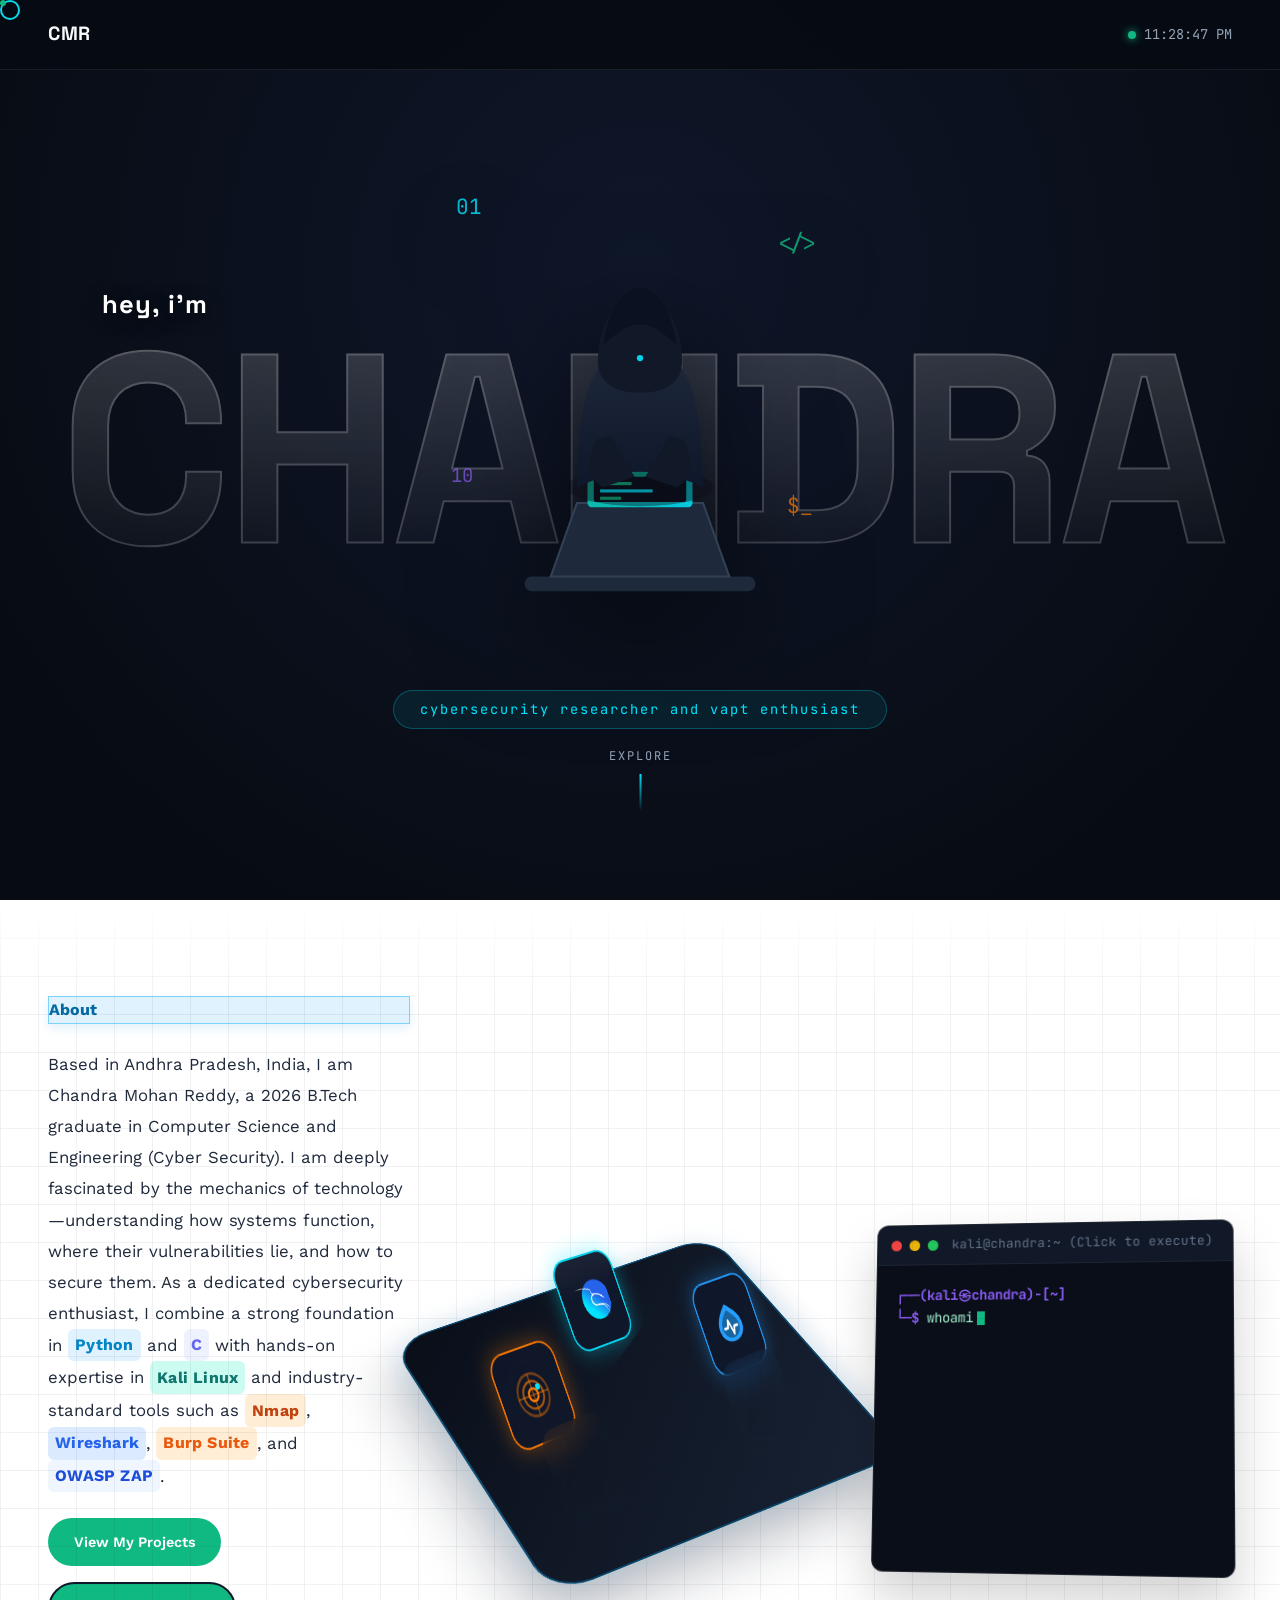
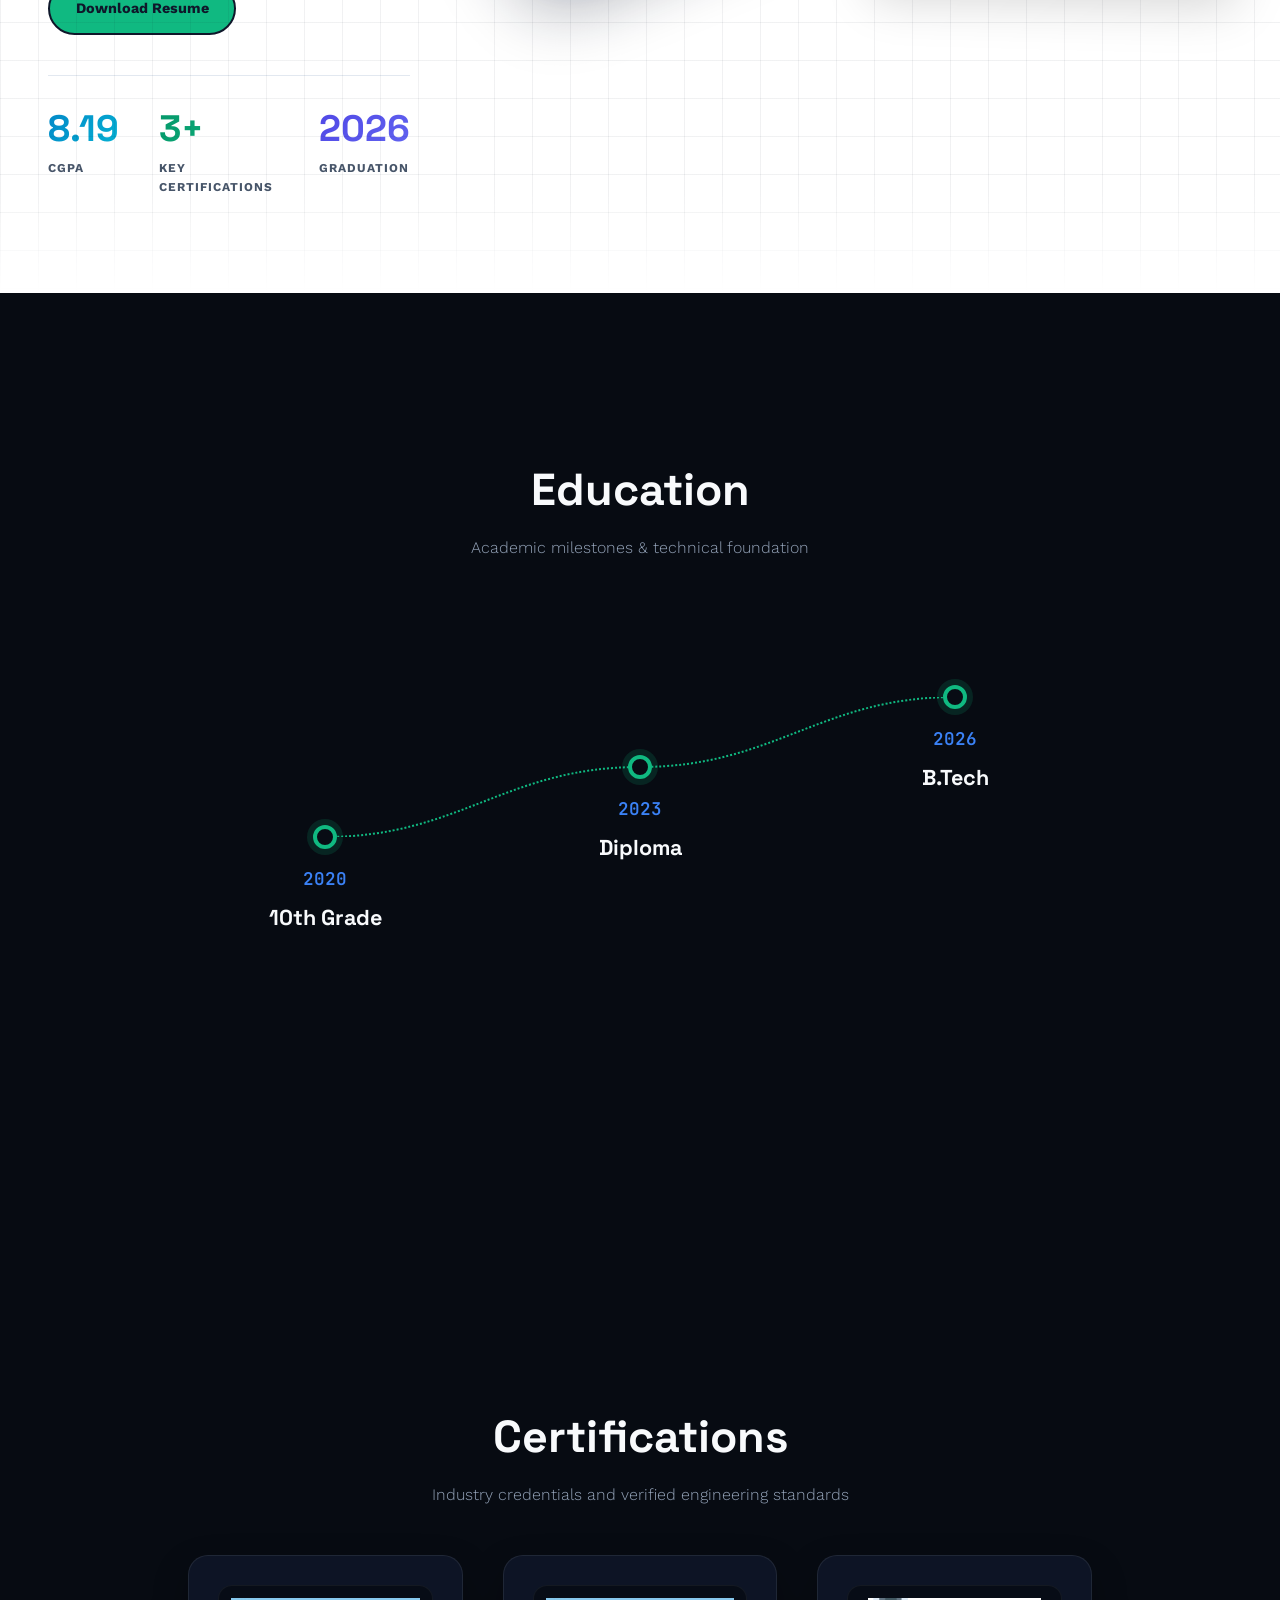
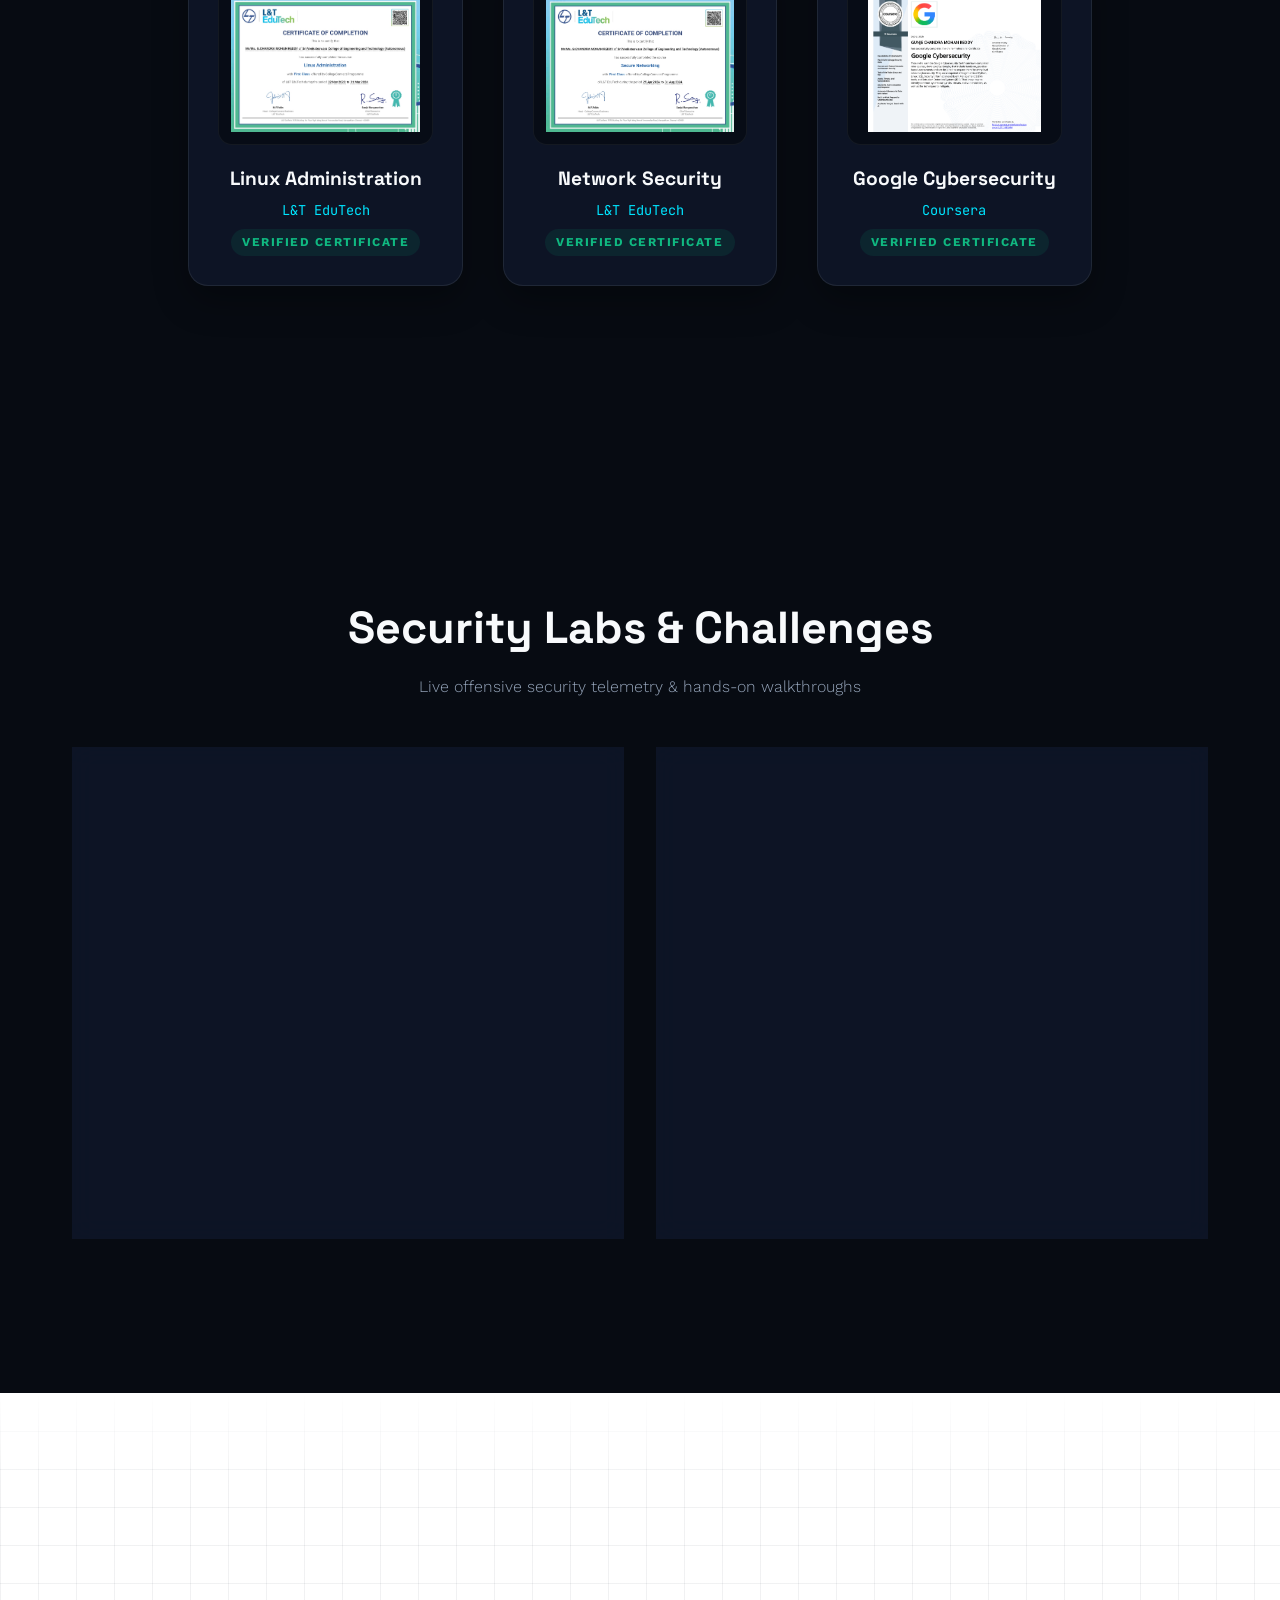
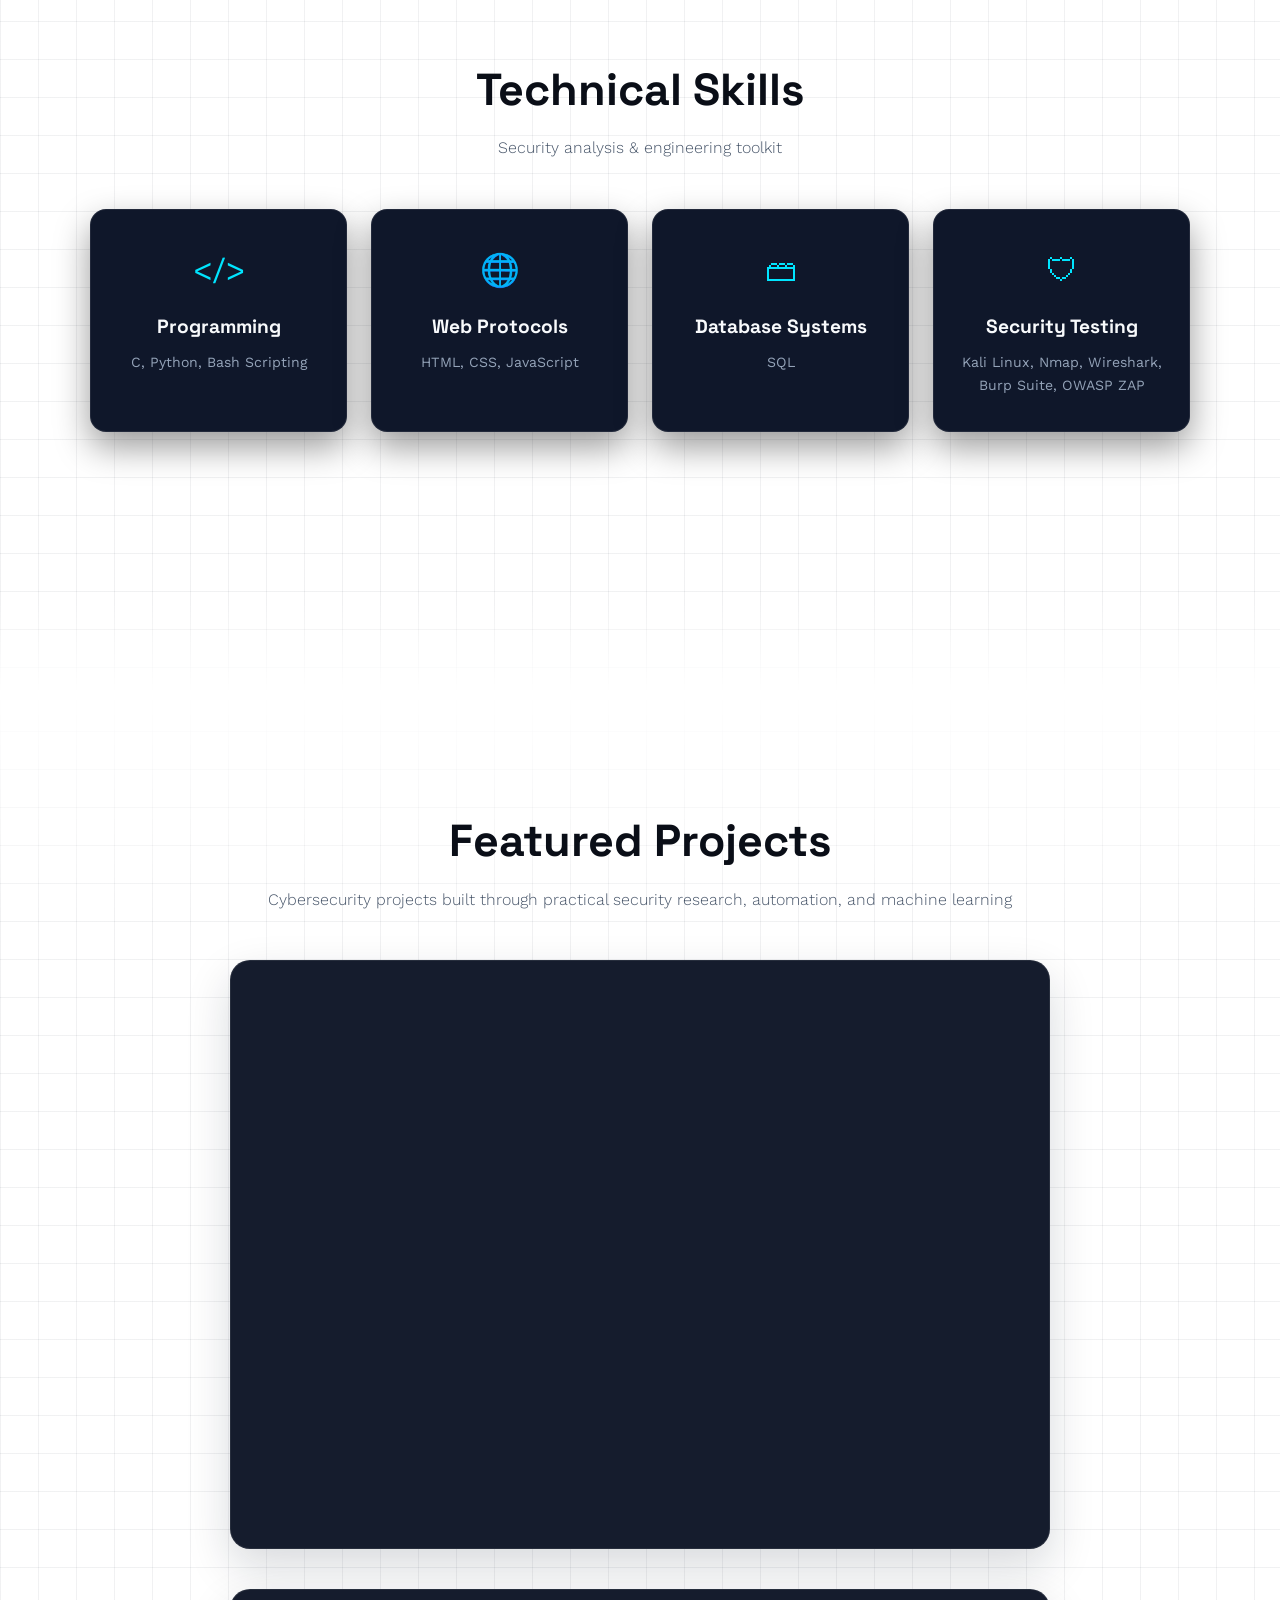
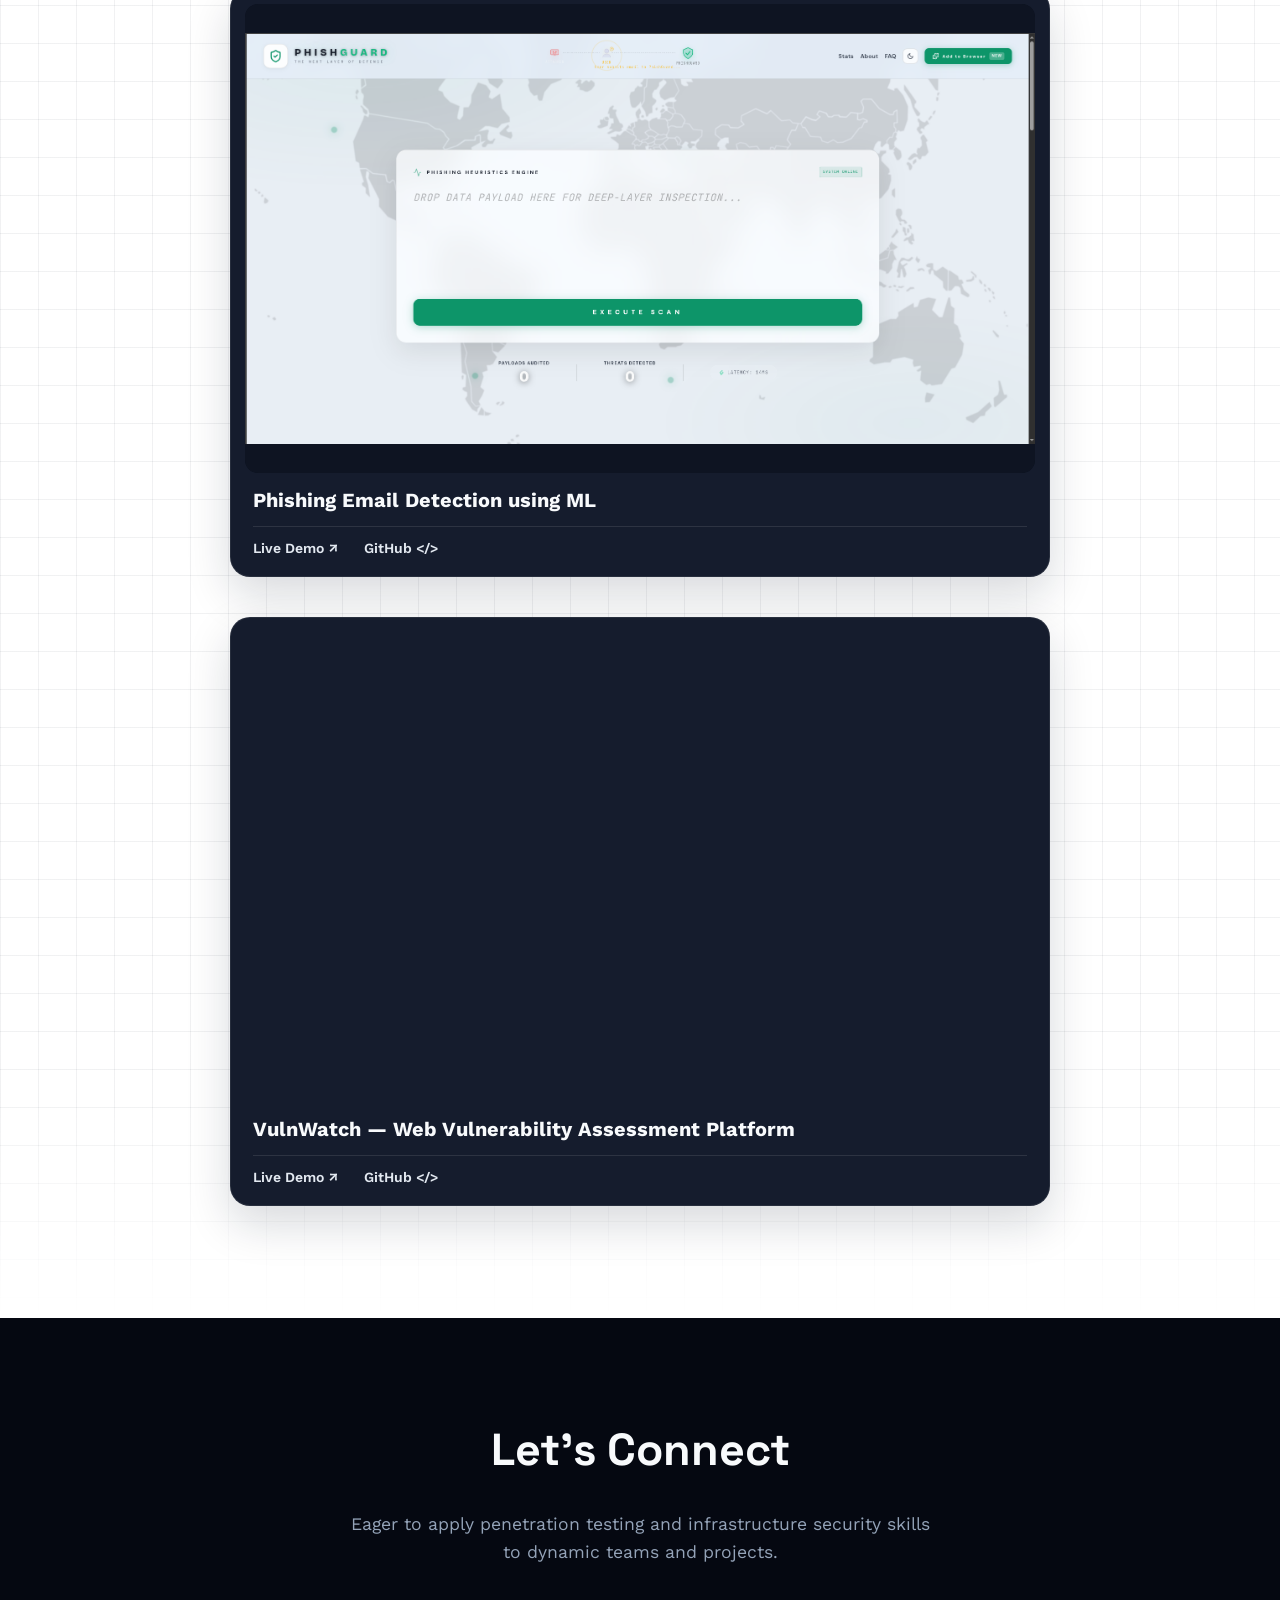
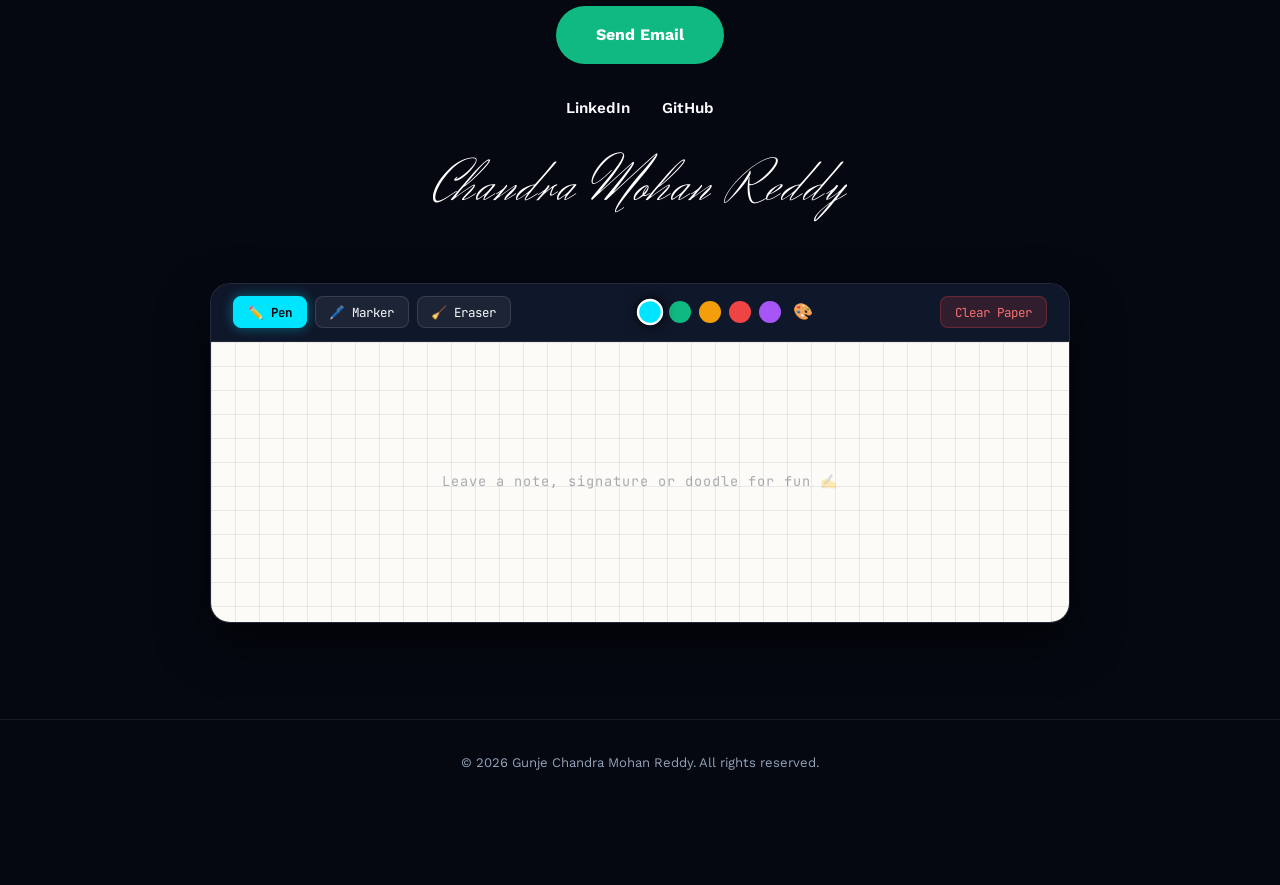
==== commit f0c6d8ca: "Add vertical spacing gap below security labs cards" ====
--- a/index.html
+++ b/index.html
@@ -310,7 +310,7 @@
             <p class="section-sub">Live offensive security telemetry &amp; hands-on walkthroughs</p>
         </div>
 
-        <div class="labs-content-grid fade-in" style="display: grid; grid-template-columns: repeat(auto-fit, minmax(320px, 1fr)); gap: 2rem; max-width: 1200px; margin: 0 auto; padding: 0 1.5rem;">
+       <div class="labs-content-grid fade-in" style="display: grid; grid-template-columns: repeat(auto-fit, minmax(320px, 1fr)); gap: 2rem; max-width: 1200px; margin: 0 auto; padding: 0 1.5rem 2.5rem 1.5rem;">
             <!-- Custom Live TryHackMe Telemetry Card -->
             <div class="custom-thm-card" style="background: rgba(15, 23, 42, 0.85); border: 1px solid rgba(255, 255, 255, 0.08); border-radius: 16px; padding: 1.75rem; display: flex; flex-direction: column; justify-content: space-between; backdrop-filter: blur(12px);">
                 <div>
--- a/styles.css
+++ b/styles.css
@@ -147,6 +147,7 @@
 .hero-stage,
 .about,
 .certifications-section,
+.security-labs-section,
 .skills-section,
 .projects,
 .contact {
@@ -2070,4 +2071,21 @@
     .projects .project-fixed-content .project-link {
         font-size: 13px !important;
     }
+}
+
+/* =========================================================
+   SECURITY LABS SPACING OVERRIDE
+   ========================================================= */
+.security-labs-section {
+    padding-top: 6rem !important;
+    padding-bottom: 7rem !important;
+    position: relative;
+    z-index: 2;
+}
+
+@media (max-width: 768px) {
+    .security-labs-section {
+        padding-top: 4rem !important;
+        padding-bottom: 5rem !important;
+    }
 }
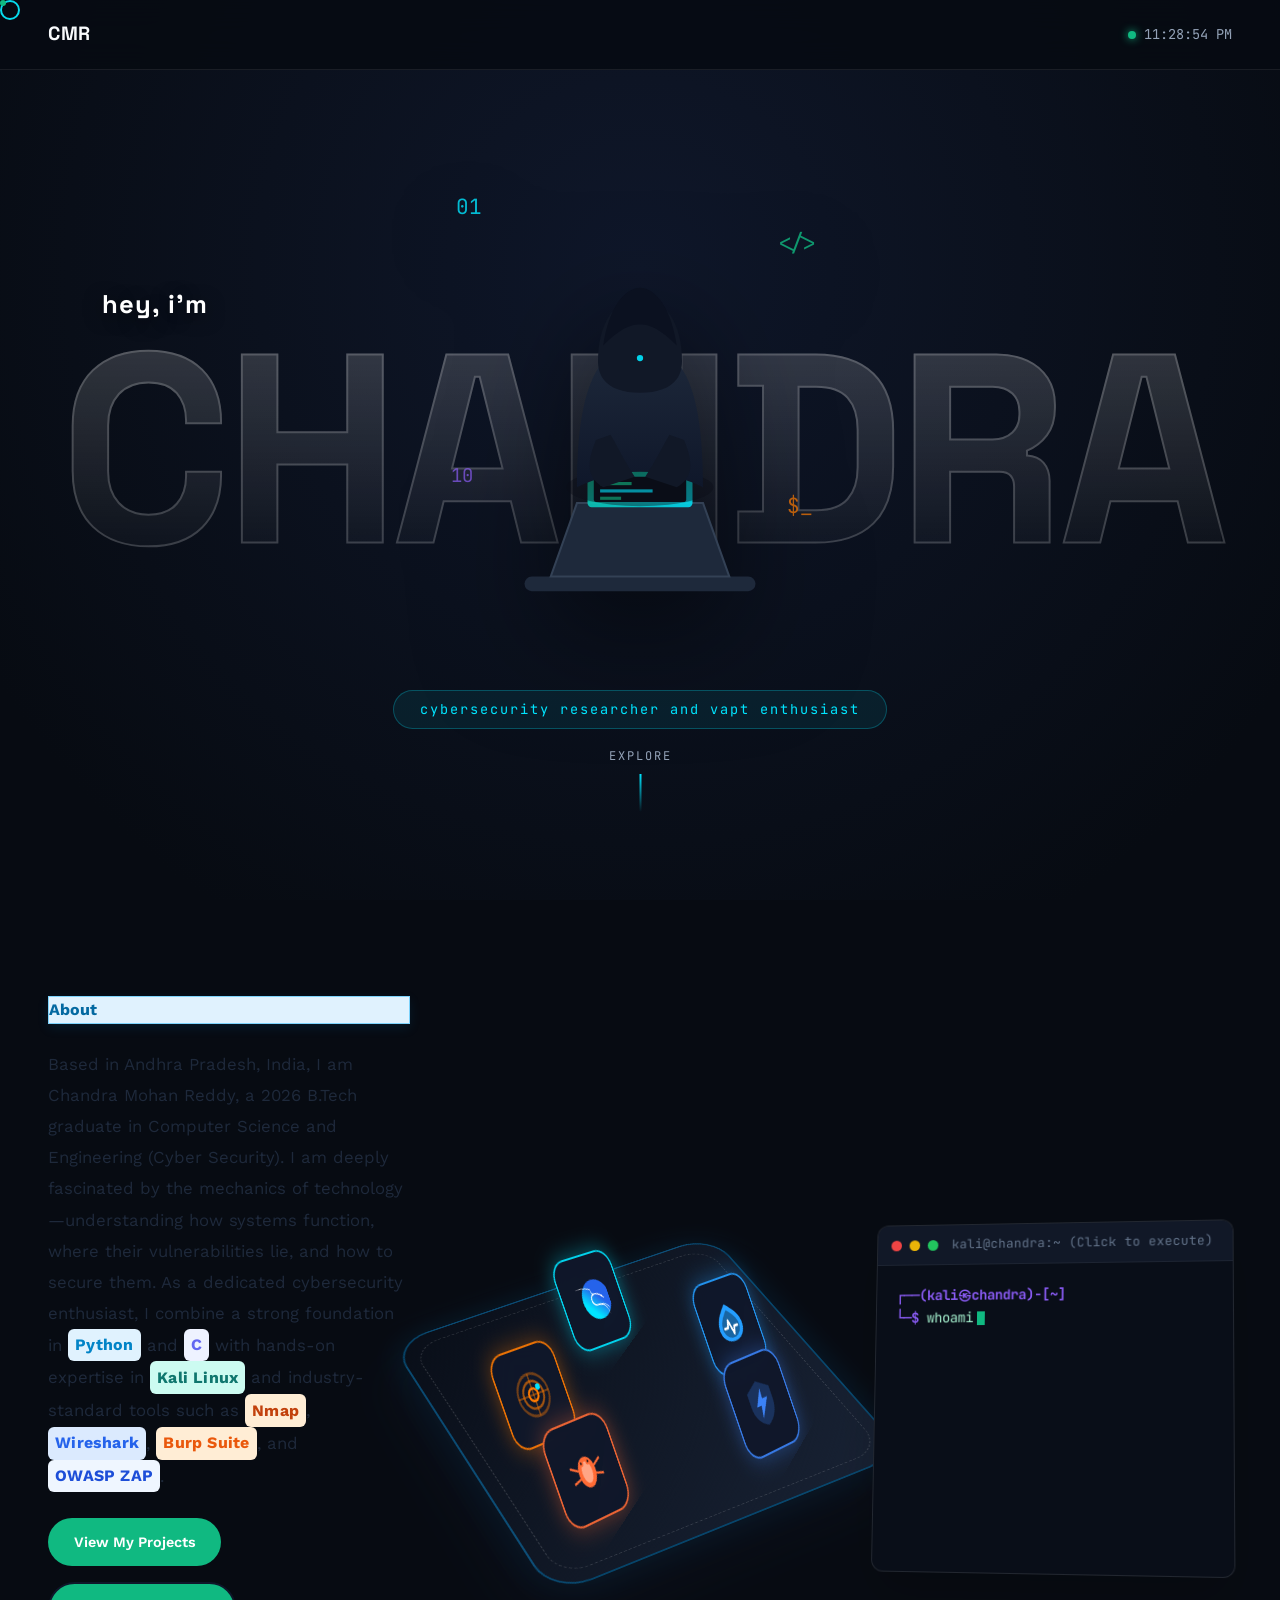
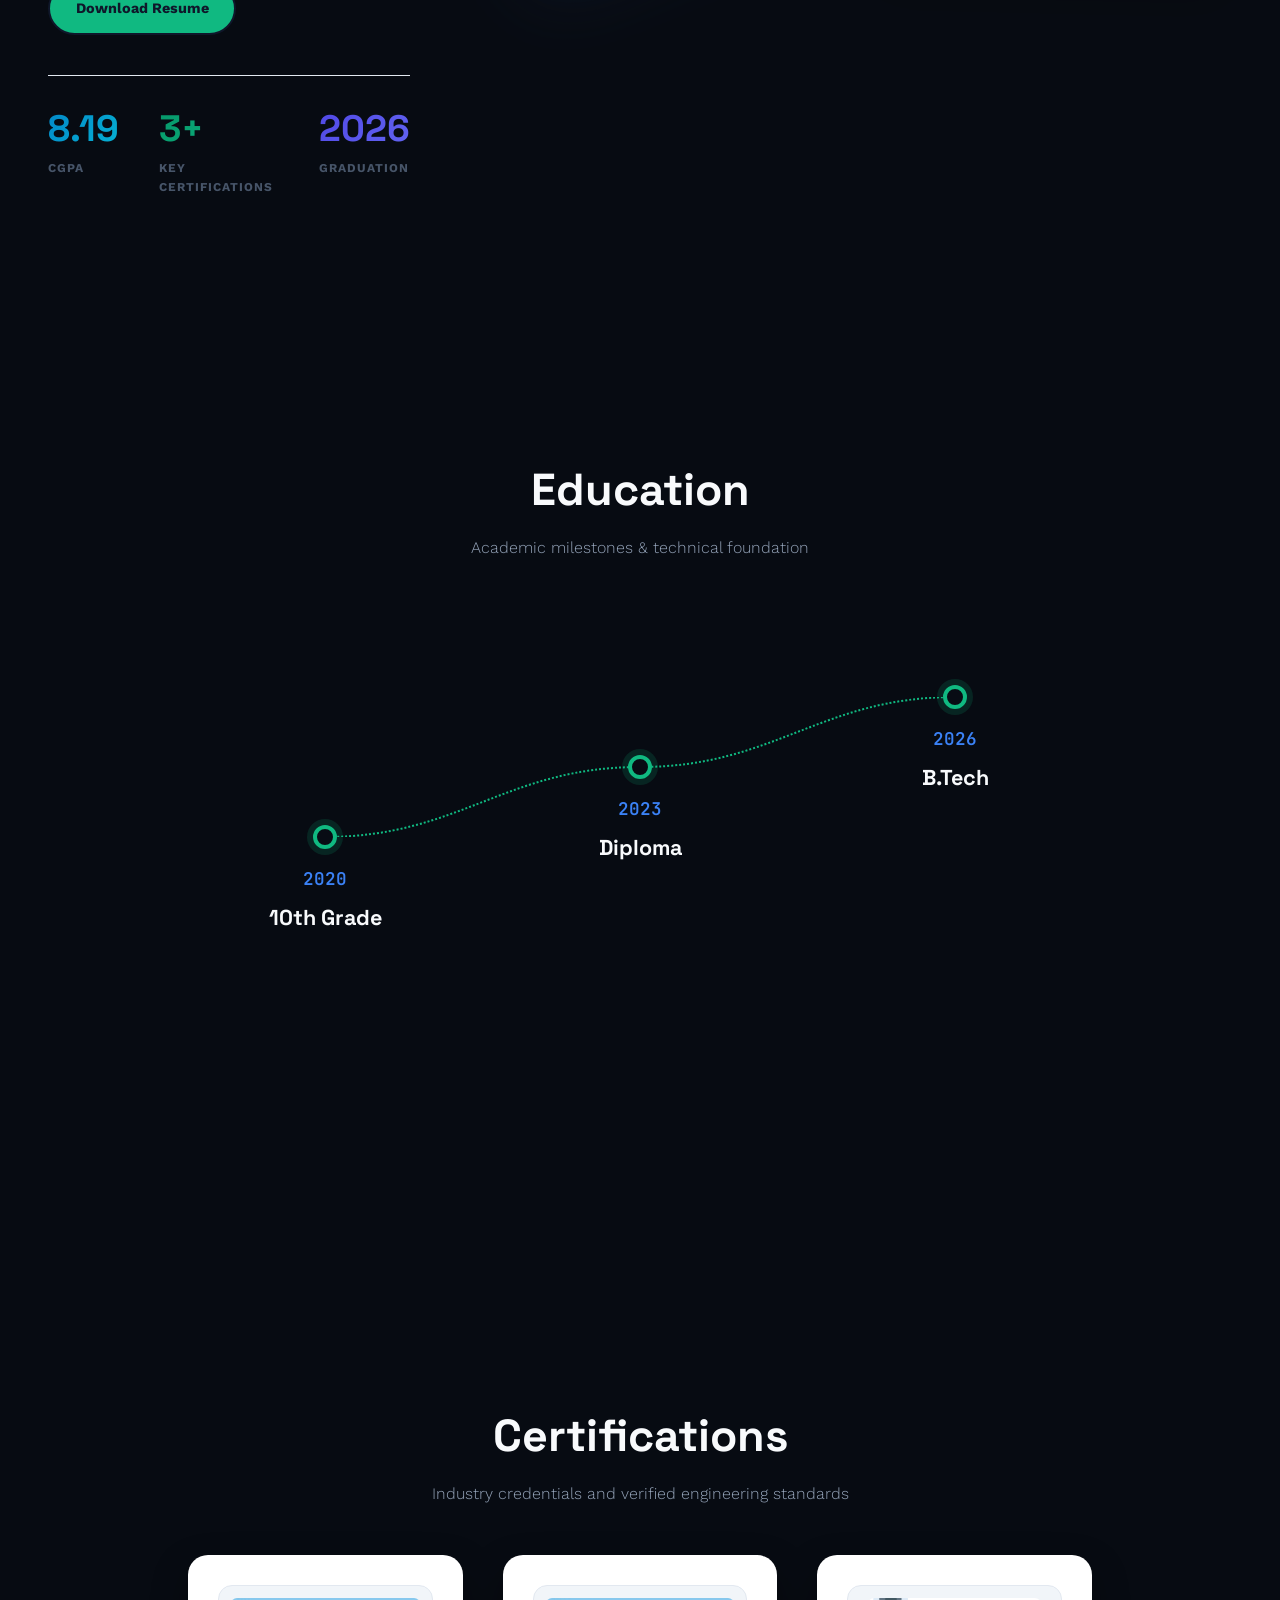
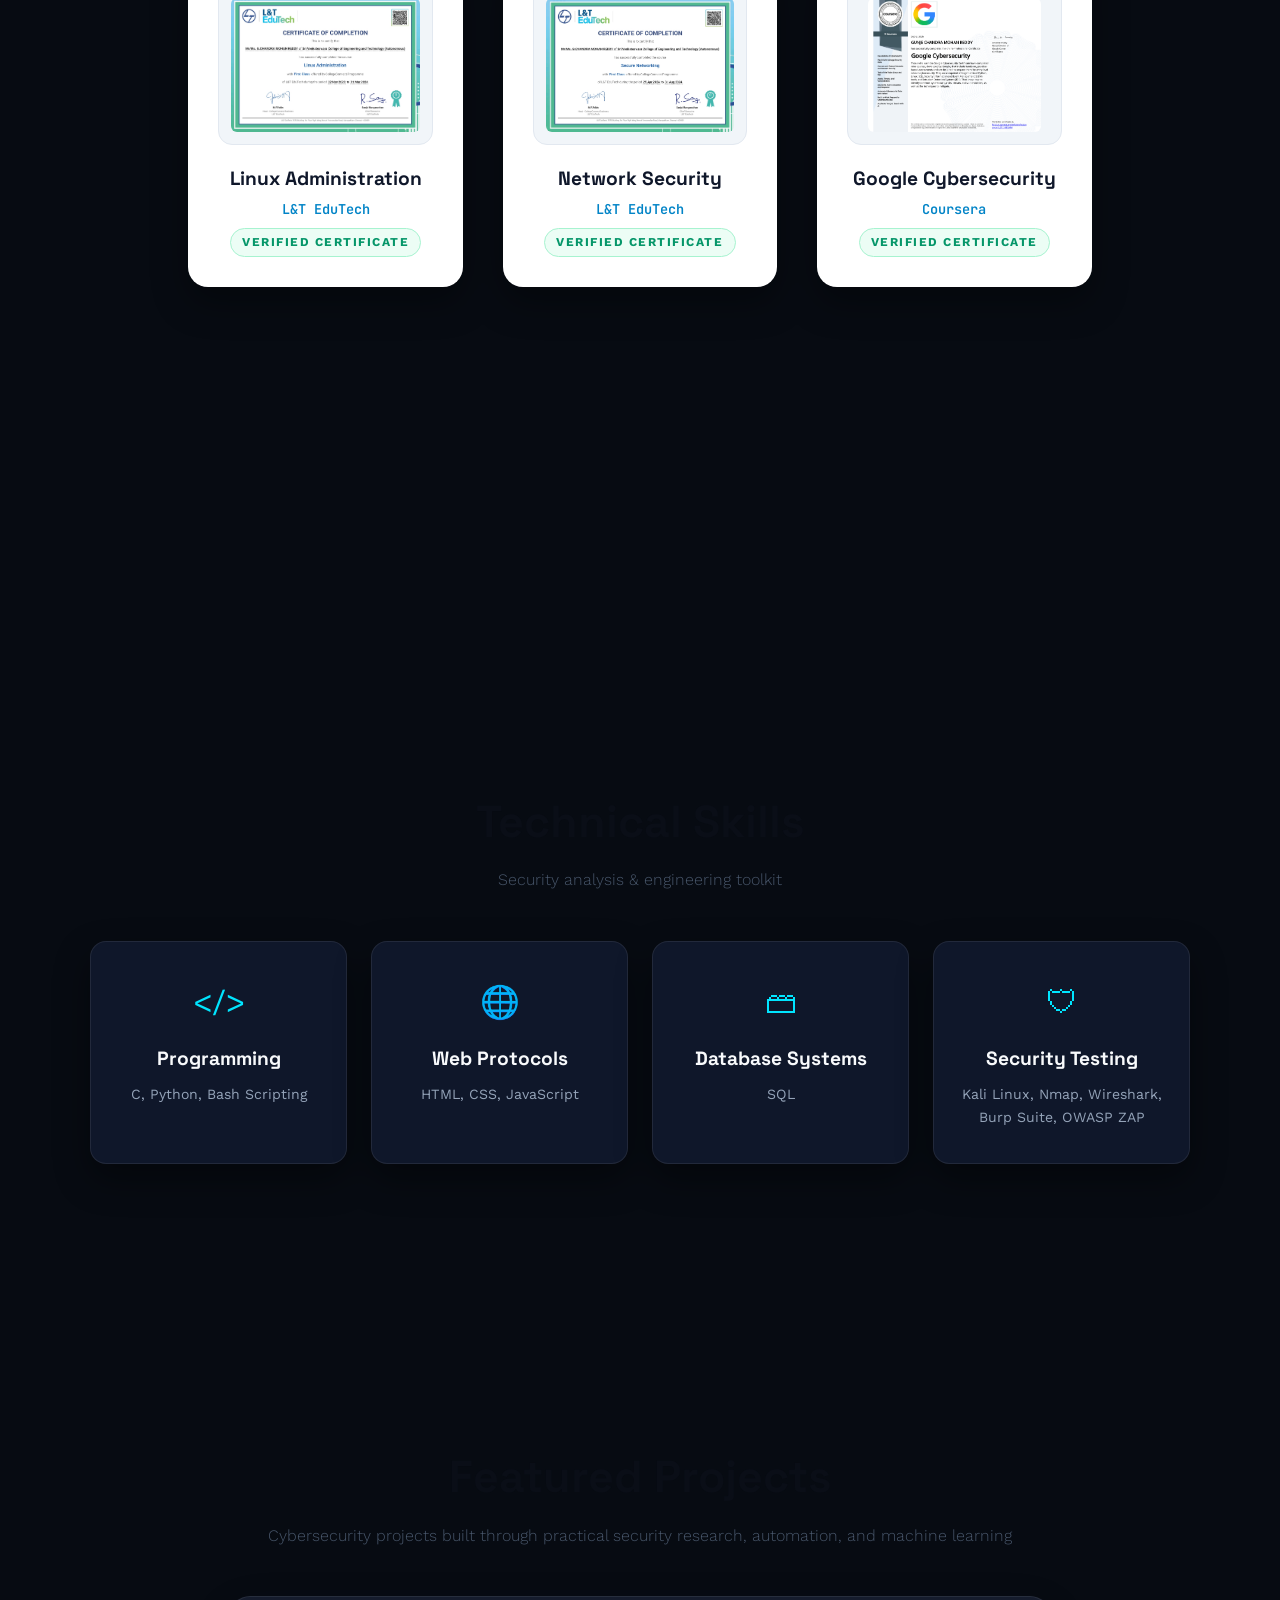
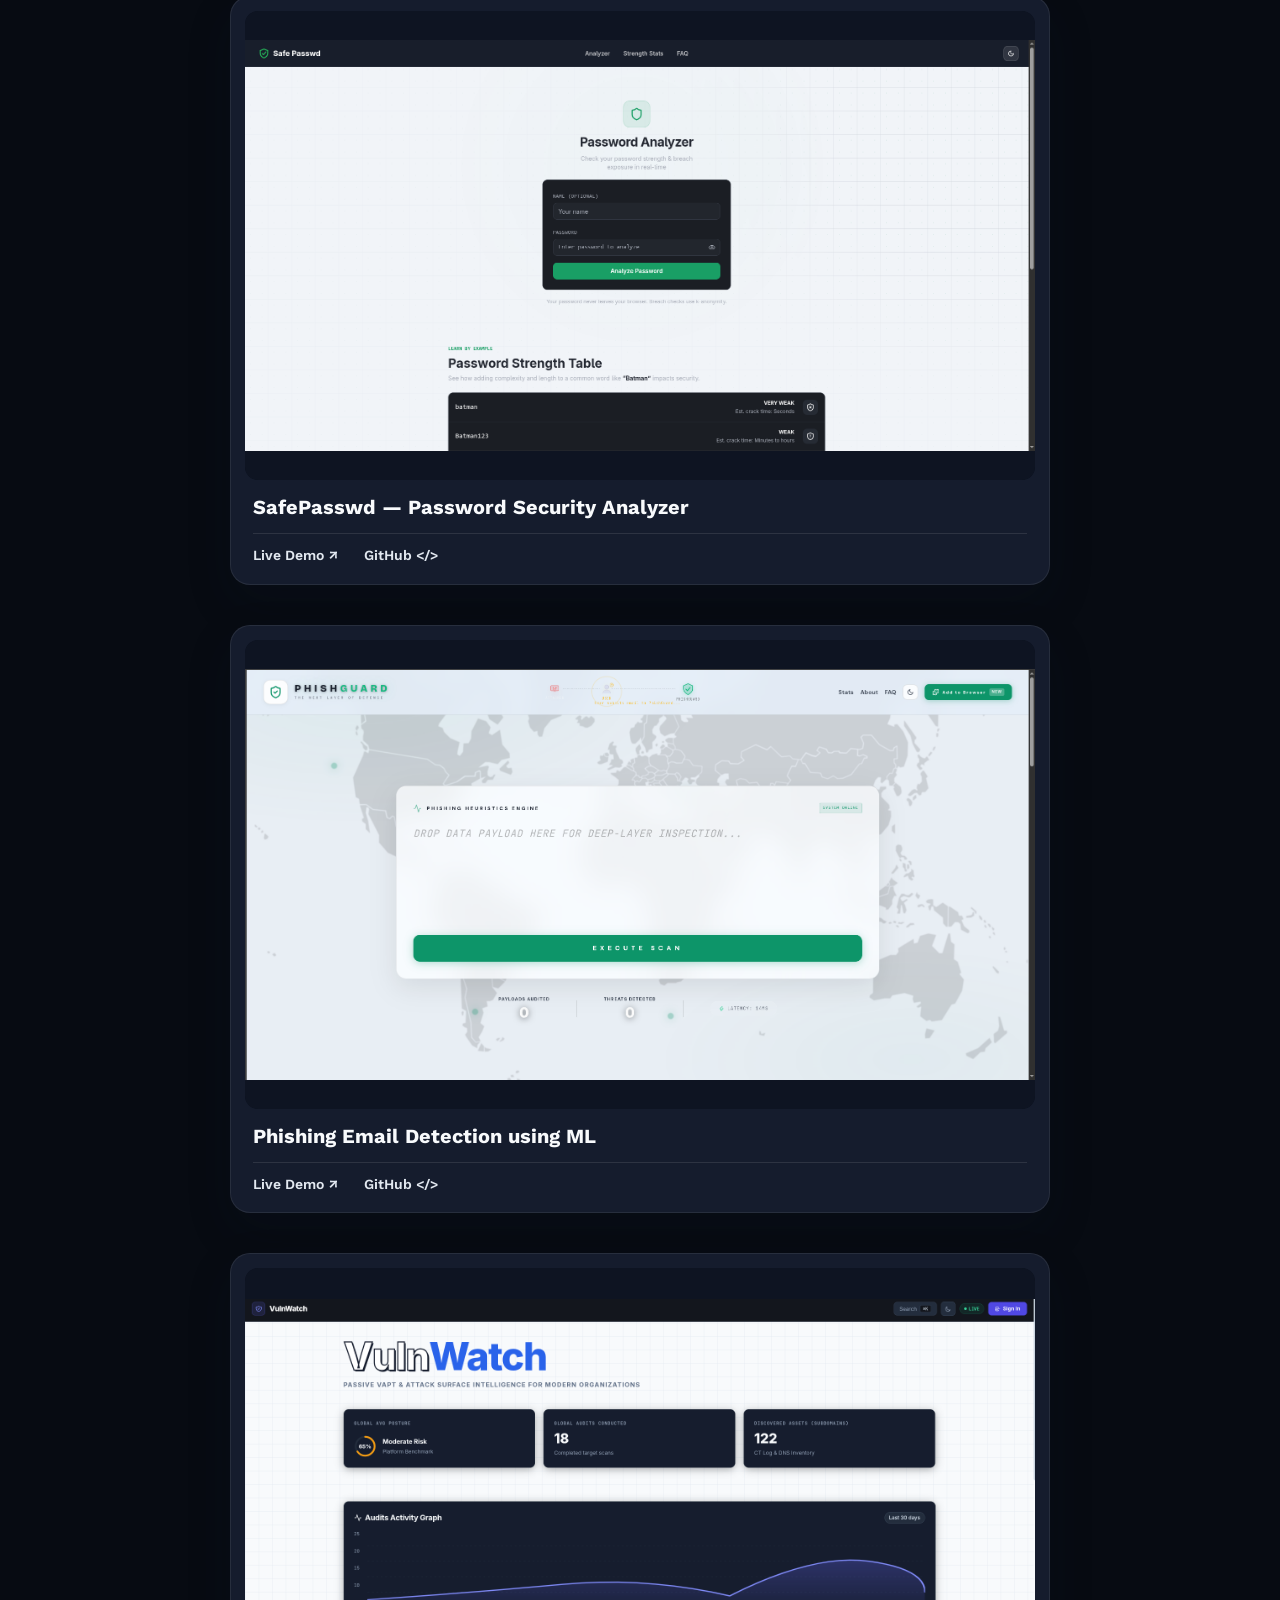
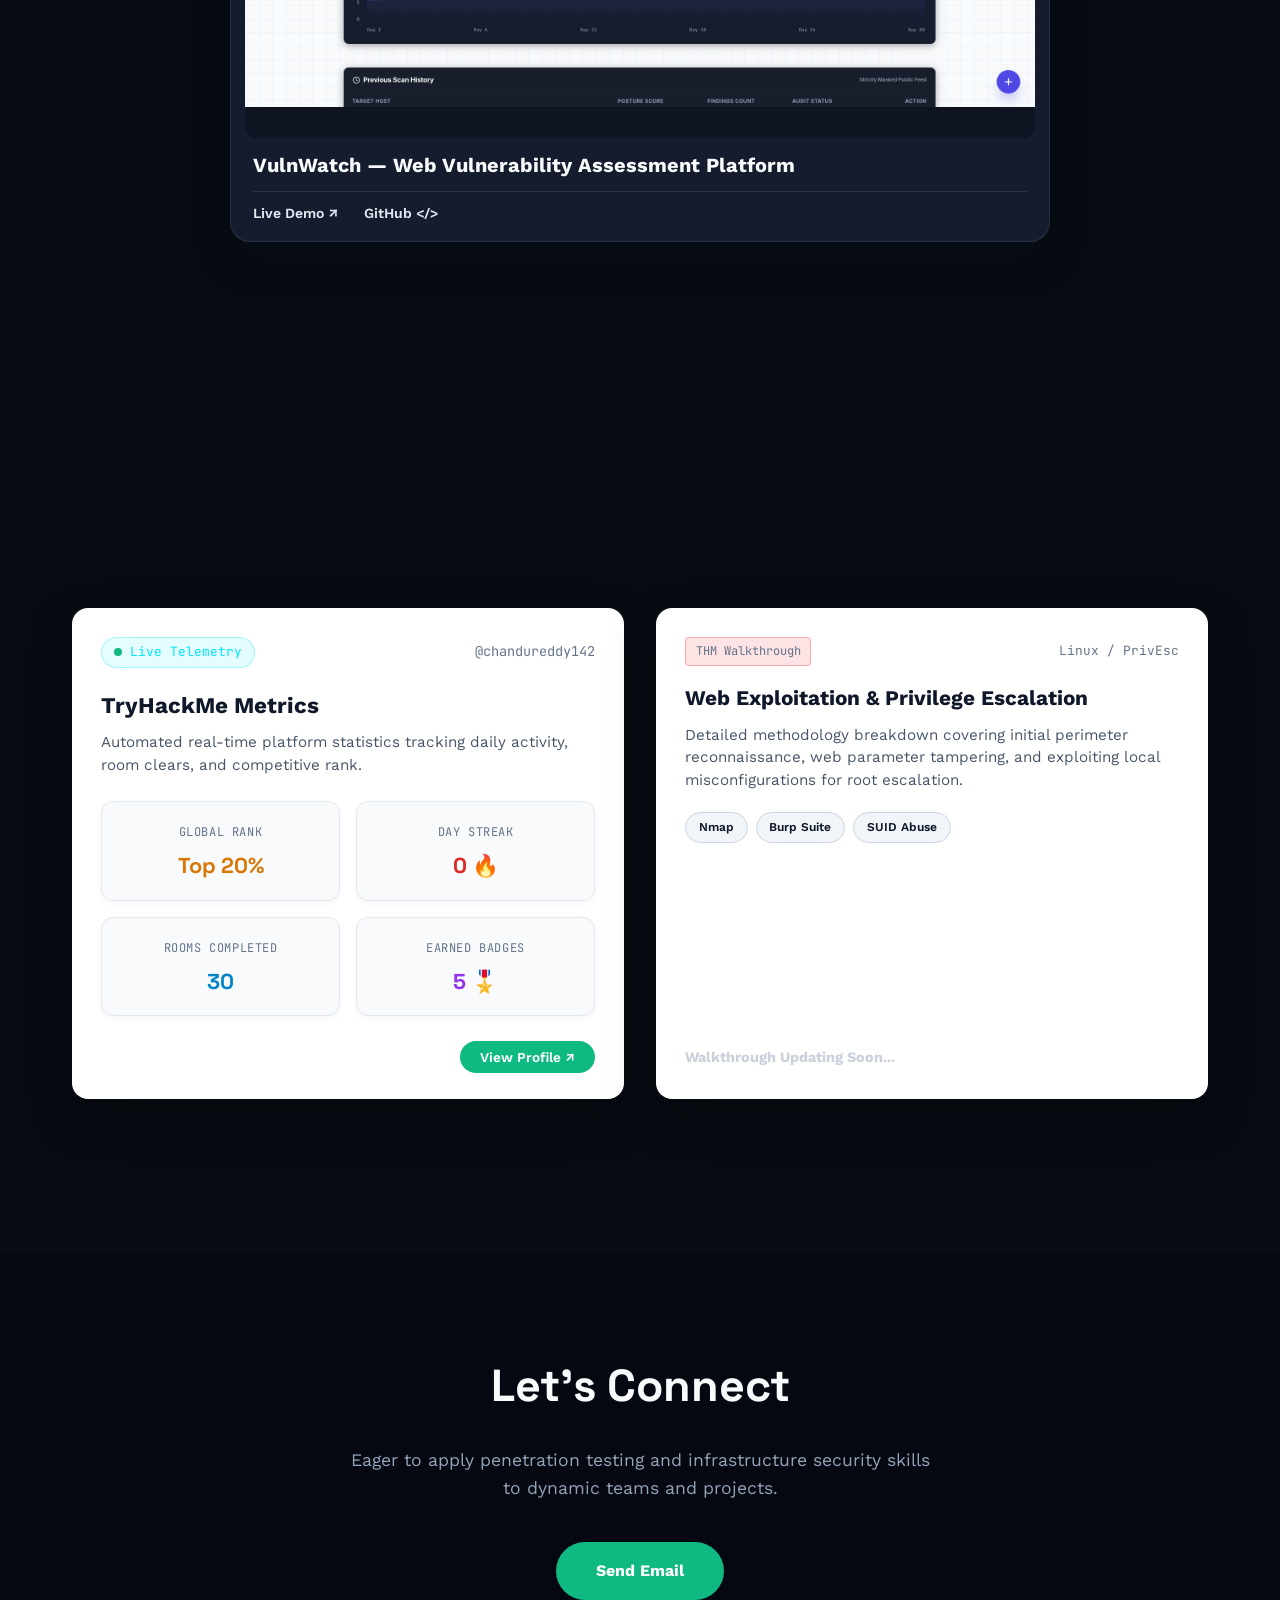
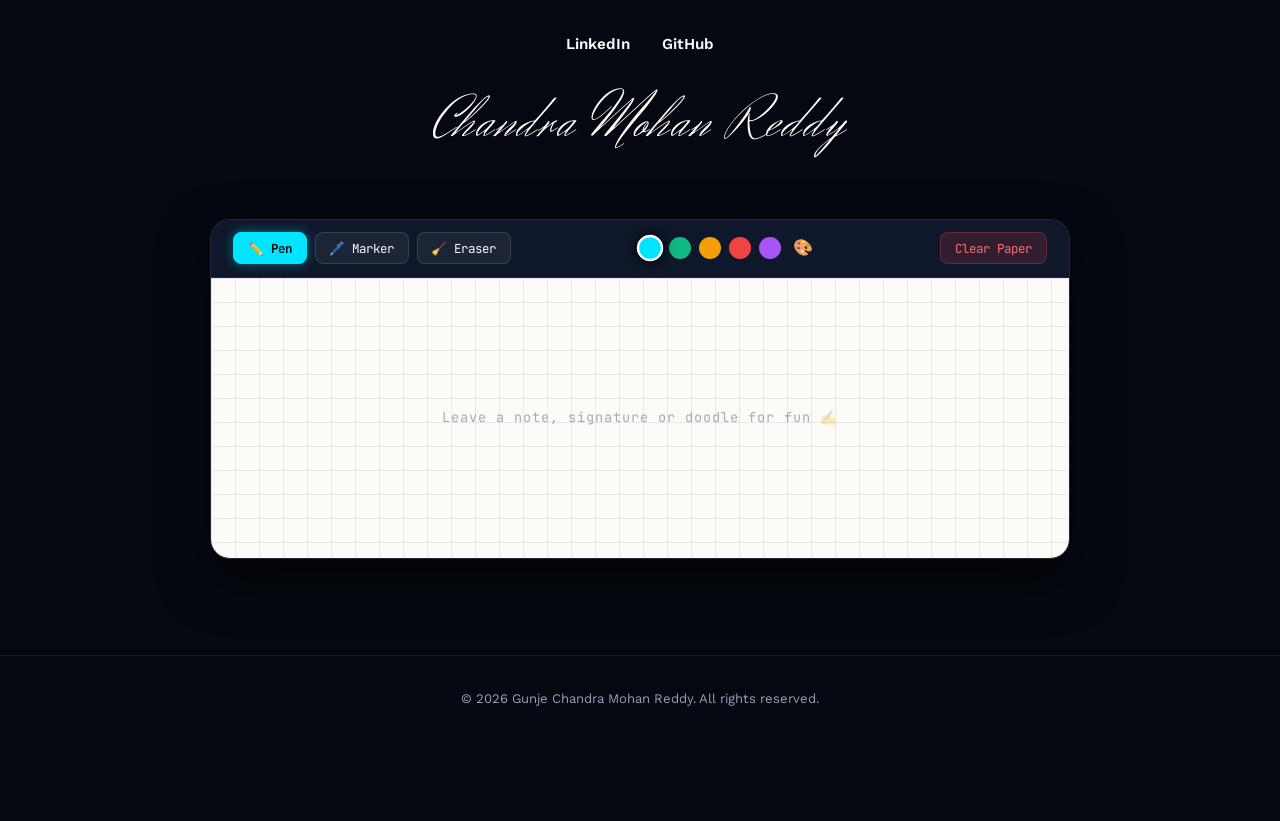
==== commit aad7b2b6: "Update card themes to white and add smooth scroll gradient transitions" ====
--- a/index.html
+++ b/index.html
@@ -303,83 +303,6 @@
         </div>
     </section>
 
-    <!-- 5. Custom Security Labs & Challenges Section -->
-    <section class="security-labs-section" id="labs">
-        <div class="section-heading-wrap fade-in">
-            <h2 class="section-title">Security Labs &amp; Challenges</h2>
-            <p class="section-sub">Live offensive security telemetry &amp; hands-on walkthroughs</p>
-        </div>
-
-       <div class="labs-content-grid fade-in" style="display: grid; grid-template-columns: repeat(auto-fit, minmax(320px, 1fr)); gap: 2rem; max-width: 1200px; margin: 0 auto; padding: 0 1.5rem 2.5rem 1.5rem;">
-            <!-- Custom Live TryHackMe Telemetry Card -->
-            <div class="custom-thm-card" style="background: rgba(15, 23, 42, 0.85); border: 1px solid rgba(255, 255, 255, 0.08); border-radius: 16px; padding: 1.75rem; display: flex; flex-direction: column; justify-content: space-between; backdrop-filter: blur(12px);">
-                <div>
-                    <div style="display: flex; justify-content: space-between; align-items: center; margin-bottom: 1.25rem;">
-                        <div style="display: inline-flex; align-items: center; gap: 0.5rem; background: rgba(0, 229, 255, 0.1); border: 1px solid rgba(0, 229, 255, 0.3); padding: 0.25rem 0.75rem; border-radius: 9999px; font-family: 'JetBrains Mono', monospace; font-size: 0.8rem; color: #00e5ff;">
-                            <span style="width: 8px; height: 8px; border-radius: 50%; background: #10b981; display: inline-block;"></span>
-                            Live Telemetry
-                        </div>
-                        <span style="font-family: 'JetBrains Mono', monospace; font-size: 0.85rem; color: #94a3b8;">@chandureddy142</span>
-                    </div>
-
-                    <h3 style="font-size: 1.4rem; color: #f8fafc; margin-bottom: 0.5rem;">TryHackMe Metrics</h3>
-                    <p style="color: #94a3b8; font-size: 0.95rem; line-height: 1.5; margin-bottom: 1.5rem;">Automated real-time platform statistics tracking daily activity, room clears, and competitive rank.</p>
-
-                    <!-- Dynamic Metrics Grid -->
-                    <div style="display: grid; grid-template-columns: repeat(2, 1fr); gap: 1rem;">
-                        <!-- Rank -->
-                        <div style="background: rgba(10, 14, 23, 0.65); border: 1px solid rgba(255, 255, 255, 0.06); border-radius: 12px; padding: 1rem; text-align: center;">
-                            <span style="font-size: 0.75rem; text-transform: uppercase; color: #64748b; font-family: 'JetBrains Mono', monospace; letter-spacing: 0.05em;">Global Rank</span>
-                            <div id="thm-rank" style="font-size: 1.35rem; font-weight: 700; color: #f59e0b; margin-top: 0.35rem; font-family: 'Space Grotesk', sans-serif;">Top 20%</div>
-                        </div>
-
-                        <!-- Streak -->
-                        <div style="background: rgba(10, 14, 23, 0.65); border: 1px solid rgba(255, 255, 255, 0.06); border-radius: 12px; padding: 1rem; text-align: center;">
-                            <span style="font-size: 0.75rem; text-transform: uppercase; color: #64748b; font-family: 'JetBrains Mono', monospace; letter-spacing: 0.05em;">Day Streak</span>
-                            <div id="thm-streak" style="font-size: 1.35rem; font-weight: 700; color: #ef4444; margin-top: 0.35rem; font-family: 'Space Grotesk', sans-serif;">0 🔥</div>
-                        </div>
-
-                        <!-- Completed Rooms -->
-                        <div style="background: rgba(10, 14, 23, 0.65); border: 1px solid rgba(255, 255, 255, 0.06); border-radius: 12px; padding: 1rem; text-align: center;">
-                            <span style="font-size: 0.75rem; text-transform: uppercase; color: #64748b; font-family: 'JetBrains Mono', monospace; letter-spacing: 0.05em;">Rooms Completed</span>
-                            <div id="thm-rooms" style="font-size: 1.35rem; font-weight: 700; color: #00e5ff; margin-top: 0.35rem; font-family: 'Space Grotesk', sans-serif;">30</div>
-                        </div>
-
-                        <!-- Badges -->
-                        <div style="background: rgba(10, 14, 23, 0.65); border: 1px solid rgba(255, 255, 255, 0.06); border-radius: 12px; padding: 1rem; text-align: center;">
-                            <span style="font-size: 0.75rem; text-transform: uppercase; color: #64748b; font-family: 'JetBrains Mono', monospace; letter-spacing: 0.05em;">Earned Badges</span>
-                            <div id="thm-badges" style="font-size: 1.35rem; font-weight: 700; color: #a855f7; margin-top: 0.35rem; font-family: 'Space Grotesk', sans-serif;">5 🎖️</div>
-                        </div>
-                    </div>
-                </div>
-
-                <div style="margin-top: 1.75rem; text-align: right;">
-                    <a href="https://tryhackme.com/p/chandureddy142" target="_blank" rel="noopener noreferrer" class="cta-button" style="padding: 0.5rem 1.25rem; font-size: 0.85rem;">View Profile ↗</a>
-                </div>
-            </div>
-
-            <!-- Lab Write-up Card 1 -->
-            <div class="writeup-card" style="background: rgba(15, 23, 42, 0.85); border: 1px solid rgba(255, 255, 255, 0.08); border-radius: 16px; padding: 1.75rem; display: flex; flex-direction: column; justify-content: space-between; backdrop-filter: blur(12px);">
-                <div>
-                    <div style="display: flex; justify-content: space-between; align-items: center; margin-bottom: 1rem;">
-                        <span style="background: rgba(239, 68, 68, 0.15); border: 1px solid rgba(239, 68, 68, 0.35); color: #f87171; font-family: 'JetBrains Mono', monospace; font-size: 0.75rem; padding: 0.25rem 0.6rem; border-radius: 4px;">THM Walkthrough</span>
-                        <span style="color: #64748b; font-size: 0.8rem; font-family: 'JetBrains Mono', monospace;">Linux / PrivEsc</span>
-                    </div>
-                    <h3 style="font-size: 1.3rem; color: #f8fafc; margin-bottom: 0.5rem;">Web Exploitation &amp; Privilege Escalation</h3>
-                    <p style="color: #94a3b8; font-size: 0.95rem; line-height: 1.5; margin-bottom: 1.25rem;">Detailed methodology breakdown covering initial perimeter reconnaissance, web parameter tampering, and exploiting local misconfigurations for root escalation.</p>
-                    <div class="project-tags" style="display: flex; flex-wrap: wrap; gap: 0.5rem; margin-bottom: 1rem;">
-                        <span class="tag">Nmap</span>
-                        <span class="tag">Burp Suite</span>
-                        <span class="tag">SUID Abuse</span>
-                    </div>
-                </div>
-                <div>
-                    <span class="project-link" style="opacity: 0.5; cursor: not-allowed;">Walkthrough Updating Soon...</span>
-                </div>
-            </div>
-        </div>
-    </section>
-
     <!-- 6. Skills Section (White BG + Grid Pattern + Dark Cards) -->
     <section class="skills-section white-theme-section pattern-white-grid" id="skills">
         <div class="section-heading-wrap fade-in">
@@ -409,6 +332,7 @@
             </div>
         </div>
     </section>
+
 
   <!-- 7. Projects Section -->
 <section class="projects white-theme-section pattern-white-grid" id="projects">
@@ -609,6 +533,83 @@
 
     </div>
 </section>
+
+<!-- 5. Custom Security Labs & Challenges Section -->
+    <section class="security-labs-section" id="labs">
+        <div class="section-heading-wrap fade-in">
+            <h2 class="section-title">Security Labs &amp; Challenges</h2>
+            <p class="section-sub">Live offensive security telemetry &amp; hands-on walkthroughs</p>
+        </div>
+
+       <div class="labs-content-grid fade-in" style="display: grid; grid-template-columns: repeat(auto-fit, minmax(320px, 1fr)); gap: 2rem; max-width: 1200px; margin: 0 auto; padding: 0 1.5rem 2.5rem 1.5rem;">
+            <!-- Custom Live TryHackMe Telemetry Card -->
+            <div class="custom-thm-card" style="background: rgba(15, 23, 42, 0.85); border: 1px solid rgba(255, 255, 255, 0.08); border-radius: 16px; padding: 1.75rem; display: flex; flex-direction: column; justify-content: space-between; backdrop-filter: blur(12px);">
+                <div>
+                    <div style="display: flex; justify-content: space-between; align-items: center; margin-bottom: 1.25rem;">
+                        <div style="display: inline-flex; align-items: center; gap: 0.5rem; background: rgba(0, 229, 255, 0.1); border: 1px solid rgba(0, 229, 255, 0.3); padding: 0.25rem 0.75rem; border-radius: 9999px; font-family: 'JetBrains Mono', monospace; font-size: 0.8rem; color: #00e5ff;">
+                            <span style="width: 8px; height: 8px; border-radius: 50%; background: #10b981; display: inline-block;"></span>
+                            Live Telemetry
+                        </div>
+                        <span style="font-family: 'JetBrains Mono', monospace; font-size: 0.85rem; color: #94a3b8;">@chandureddy142</span>
+                    </div>
+
+                    <h3 style="font-size: 1.4rem; color: #f8fafc; margin-bottom: 0.5rem;">TryHackMe Metrics</h3>
+                    <p style="color: #94a3b8; font-size: 0.95rem; line-height: 1.5; margin-bottom: 1.5rem;">Automated real-time platform statistics tracking daily activity, room clears, and competitive rank.</p>
+
+                    <!-- Dynamic Metrics Grid -->
+                    <div style="display: grid; grid-template-columns: repeat(2, 1fr); gap: 1rem;">
+                        <!-- Rank -->
+                        <div style="background: rgba(10, 14, 23, 0.65); border: 1px solid rgba(255, 255, 255, 0.06); border-radius: 12px; padding: 1rem; text-align: center;">
+                            <span style="font-size: 0.75rem; text-transform: uppercase; color: #64748b; font-family: 'JetBrains Mono', monospace; letter-spacing: 0.05em;">Global Rank</span>
+                            <div id="thm-rank" style="font-size: 1.35rem; font-weight: 700; color: #f59e0b; margin-top: 0.35rem; font-family: 'Space Grotesk', sans-serif;">Top 20%</div>
+                        </div>
+
+                        <!-- Streak -->
+                        <div style="background: rgba(10, 14, 23, 0.65); border: 1px solid rgba(255, 255, 255, 0.06); border-radius: 12px; padding: 1rem; text-align: center;">
+                            <span style="font-size: 0.75rem; text-transform: uppercase; color: #64748b; font-family: 'JetBrains Mono', monospace; letter-spacing: 0.05em;">Day Streak</span>
+                            <div id="thm-streak" style="font-size: 1.35rem; font-weight: 700; color: #ef4444; margin-top: 0.35rem; font-family: 'Space Grotesk', sans-serif;">0 🔥</div>
+                        </div>
+
+                        <!-- Completed Rooms -->
+                        <div style="background: rgba(10, 14, 23, 0.65); border: 1px solid rgba(255, 255, 255, 0.06); border-radius: 12px; padding: 1rem; text-align: center;">
+                            <span style="font-size: 0.75rem; text-transform: uppercase; color: #64748b; font-family: 'JetBrains Mono', monospace; letter-spacing: 0.05em;">Rooms Completed</span>
+                            <div id="thm-rooms" style="font-size: 1.35rem; font-weight: 700; color: #00e5ff; margin-top: 0.35rem; font-family: 'Space Grotesk', sans-serif;">30</div>
+                        </div>
+
+                        <!-- Badges -->
+                        <div style="background: rgba(10, 14, 23, 0.65); border: 1px solid rgba(255, 255, 255, 0.06); border-radius: 12px; padding: 1rem; text-align: center;">
+                            <span style="font-size: 0.75rem; text-transform: uppercase; color: #64748b; font-family: 'JetBrains Mono', monospace; letter-spacing: 0.05em;">Earned Badges</span>
+                            <div id="thm-badges" style="font-size: 1.35rem; font-weight: 700; color: #a855f7; margin-top: 0.35rem; font-family: 'Space Grotesk', sans-serif;">5 🎖️</div>
+                        </div>
+                    </div>
+                </div>
+
+                <div style="margin-top: 1.75rem; text-align: right;">
+                    <a href="https://tryhackme.com/p/chandureddy142" target="_blank" rel="noopener noreferrer" class="cta-button" style="padding: 0.5rem 1.25rem; font-size: 0.85rem;">View Profile ↗</a>
+                </div>
+            </div>
+
+            <!-- Lab Write-up Card 1 -->
+            <div class="writeup-card" style="background: rgba(15, 23, 42, 0.85); border: 1px solid rgba(255, 255, 255, 0.08); border-radius: 16px; padding: 1.75rem; display: flex; flex-direction: column; justify-content: space-between; backdrop-filter: blur(12px);">
+                <div>
+                    <div style="display: flex; justify-content: space-between; align-items: center; margin-bottom: 1rem;">
+                        <span style="background: rgba(239, 68, 68, 0.15); border: 1px solid rgba(239, 68, 68, 0.35); color: #f87171; font-family: 'JetBrains Mono', monospace; font-size: 0.75rem; padding: 0.25rem 0.6rem; border-radius: 4px;">THM Walkthrough</span>
+                        <span style="color: #64748b; font-size: 0.8rem; font-family: 'JetBrains Mono', monospace;">Linux / PrivEsc</span>
+                    </div>
+                    <h3 style="font-size: 1.3rem; color: #f8fafc; margin-bottom: 0.5rem;">Web Exploitation &amp; Privilege Escalation</h3>
+                    <p style="color: #94a3b8; font-size: 0.95rem; line-height: 1.5; margin-bottom: 1.25rem;">Detailed methodology breakdown covering initial perimeter reconnaissance, web parameter tampering, and exploiting local misconfigurations for root escalation.</p>
+                    <div class="project-tags" style="display: flex; flex-wrap: wrap; gap: 0.5rem; margin-bottom: 1rem;">
+                        <span class="tag">Nmap</span>
+                        <span class="tag">Burp Suite</span>
+                        <span class="tag">SUID Abuse</span>
+                    </div>
+                </div>
+                <div>
+                    <span class="project-link" style="opacity: 0.5; cursor: not-allowed;">Walkthrough Updating Soon...</span>
+                </div>
+            </div>
+        </div>
+    </section>
 
    <!-- 8. Contact Section with Interactive Grid Doodle Paper -->
 <section class="contact solid-void-contact" id="contact">
@@ -688,12 +689,6 @@
                 </span>
                 <span class="dock-dot"></span>
             </a>
-            <a href="#labs" class="dock-item item-labs" data-tooltip="Security Labs" aria-label="Security Labs">
-                <span class="dock-icon">
-                    <svg viewBox="0 0 24 24"><path d="M19 3H5c-1.1 0-2 .9-2 2v14c0 1.1.9 2 2 2h14c1.1 0 2-.9 2-2V5c0-1.1-.9-2-2-2zm-7 3c1.93 0 3.5 1.57 3.5 3.5S13.93 13 12 13s-3.5-1.57-3.5-3.5S10.07 6 12 6zm7 13H5v-.23c0-.62.28-1.2.76-1.58C7.47 15.82 9.64 15 12 15s4.53.82 6.24 2.19c.48.38.76.96.76 1.58V19z" fill="currentColor"/></svg>
-                </span>
-                <span class="dock-dot"></span>
-            </a>
             <a href="#skills" class="dock-item item-skills" data-tooltip="Skills" aria-label="Skills">
                 <span class="dock-icon">
                     <svg viewBox="0 0 24 24"><path d="M9.4 16.6L4.8 12l4.6-4.6L8 6l-6 6 6 6 1.4-1.4zm5.2 0l4.6-4.6-4.6-4.6L16 6l6 6-6 6-1.4-1.4z" fill="currentColor"/></svg>
@@ -703,6 +698,12 @@
             <a href="#projects" class="dock-item item-projects" data-tooltip="Projects" aria-label="Projects">
                 <span class="dock-icon">
                     <svg viewBox="0 0 24 24"><path d="M19 3H5c-1.1 0-2 .9-2 2v14c0 1.1.9 2 2 2h14c1.1 0 2-.9 2-2V5c0-1.1-.9-2-2-2zm-5 14H7v-2h7v2zm3-4H7v-2h10v2zm0-4H7V7h10v2z" fill="currentColor"/></svg>
+                </span>
+                <span class="dock-dot"></span>
+            </a>
+             <a href="#labs" class="dock-item item-labs" data-tooltip="Security Labs" aria-label="Security Labs">
+                <span class="dock-icon">
+                    <svg viewBox="0 0 24 24"><path d="M19 3H5c-1.1 0-2 .9-2 2v14c0 1.1.9 2 2 2h14c1.1 0 2-.9 2-2V5c0-1.1-.9-2-2-2zm-7 3c1.93 0 3.5 1.57 3.5 3.5S13.93 13 12 13s-3.5-1.57-3.5-3.5S10.07 6 12 6zm7 13H5v-.23c0-.62.28-1.2.76-1.58C7.47 15.82 9.64 15 12 15s4.53.82 6.24 2.19c.48.38.76.96.76 1.58V19z" fill="currentColor"/></svg>
                 </span>
                 <span class="dock-dot"></span>
             </a>
--- a/styles.css
+++ b/styles.css
@@ -42,23 +42,41 @@
     transition: opacity 0.5s ease-out;
 }
 
+/* ========================================================
+   LIGHT SECTIONS: CONTINUOUS SCROLL-TRANSITIONED CANVAS
+   ======================================================== */
 .pattern-white-grid {
     position: relative;
-    background-color: #ffffff !important;
-}
-
+    /* Fixed attachment creates one unbroken canvas across Skills and Projects */
+    background: 
+        radial-gradient(ellipse 65% 55% at 20% 30%, rgba(245, 158, 11, 0.12) 0%, transparent 60%),
+        radial-gradient(ellipse 60% 50% at 80% 70%, rgba(16, 185, 129, 0.14) 0%, transparent 60%),
+        linear-gradient(180deg, #fdfbf7 0%, #f7f9f8 50%, #f0fdf4 100%) !important;
+    background-attachment: fixed !important;
+    background-size: 100% 100% !important;
+}
+
+/* Seamless Continuous Grid (removes masks that cause seams) */
 .pattern-white-grid::before {
     content: '';
     position: absolute;
     inset: 0;
     background-image: 
-        linear-gradient(rgba(15, 23, 42, 0.06) 1.2px, transparent 1.2px),
-        linear-gradient(90deg, rgba(15, 23, 42, 0.06) 1.2px, transparent 1.2px);
+        linear-gradient(rgba(15, 23, 42, 0.05) 1.2px, transparent 1.2px),
+        linear-gradient(90deg, rgba(15, 23, 42, 0.05) 1.2px, transparent 1.2px);
     background-size: 38px 38px;
-    mask-image: linear-gradient(180deg, transparent 0%, black 10%, black 90%, transparent 100%);
-    -webkit-mask-image: linear-gradient(180deg, transparent 0%, black 10%, black 90%, transparent 100%);
+    background-attachment: fixed; /* Grid lines align seamlessly across borders */
     pointer-events: none;
     z-index: 1;
+}
+
+/* Remove bottom padding on skills & top padding on projects so they flow as one */
+.skills-section.pattern-white-grid {
+    padding-bottom: 2rem !important;
+}
+
+.projects.pattern-white-grid {
+    padding-top: 3rem !important;
 }
 
 .solid-void-contact {
@@ -311,7 +329,8 @@
    SECTION 2: INTRO (PURE WHITE BACKGROUND)
    ======================================================== */
 .white-intro-section {
-    background-color: #ffffff !important;
+    /* Allows the multi-stop gradient from .pattern-white-grid to show through */
+    background-color: transparent !important;
     color: #0f172a !important;
 }
 
@@ -750,30 +769,36 @@
     text-align: center;
 }
 
+/* ========================================================
+   EDUCATION TIMELINE TOOLTIP (WHITE POP-UP)
+   ======================================================== */
 .timeline-tooltip {
     position: absolute;
-    background: #0f172a;
-    color: white;
-    padding: 1.2rem;
-    border-radius: 12px;
+    background: #ffffff !important;
+    color: #334155 !important; /* Crisp dark gray for subtitle text */
+    padding: 1rem 1.4rem;
+    border-radius: 14px;
     font-size: 0.95rem;
+    font-weight: 500;
     width: max-content;
     max-width: 260px;
     text-align: center;
     opacity: 0;
     visibility: hidden;
-    transition: all 0.4s cubic-bezier(0.175, 0.885, 0.32, 1.275);
-    box-shadow: 0 15px 30px rgba(0, 0, 0, 0.5);
+    transition: all 0.35s cubic-bezier(0.175, 0.885, 0.32, 1.275);
+    box-shadow: 0 18px 40px rgba(0, 0, 0, 0.45) !important;
     pointer-events: none;
-    border: 1px solid rgba(255, 255, 255, 0.1);
+    border: 1px solid rgba(255, 255, 255, 0.8) !important;
     z-index: 10;
     bottom: 110px;
     transform: translateY(20px);
 }
 
+/* Green header highlight text on white */
 .timeline-tooltip strong {
-    color: var(--accent);
+    color: #059669 !important; /* High-contrast emerald green */
     font-size: 1.1rem;
+    font-weight: 700;
     display: block;
     margin-bottom: 0.3rem;
 }
@@ -784,6 +809,7 @@
     transform: translateY(0);
 }
 
+/* Little pointer triangle pointing downward */
 .timeline-tooltip::after {
     content: ''; 
     position: absolute; 
@@ -792,7 +818,7 @@
     transform: translateX(-50%);
     border-width: 8px 8px 0; 
     border-style: solid; 
-    border-color: #0f172a transparent transparent transparent;
+    border-color: #ffffff transparent transparent transparent !important;
 }
 
 /* ========================================================
@@ -814,15 +840,18 @@
     overflow: visible !important;
 }
 
+/* ========================================================
+   SECTION 4: CERTIFICATIONS (WHITE CARDS)
+   ======================================================== */
 .cert-badge {
-    background: rgba(15, 23, 42, 0.85);
-    border: 1px solid var(--border-dark);
+    background: #ffffff !important;
+    border: 1px solid rgba(255, 255, 255, 0.4) !important;
     padding: 1.8rem;
     border-radius: 20px;
     text-align: center;
-    box-shadow: 0 15px 35px rgba(0, 0, 0, 0.3);
-    position: relative;
-    transition: transform 0.3s ease, border-color 0.3s ease;
+    box-shadow: 0 15px 35px rgba(0, 0, 0, 0.35) !important;
+    position: relative;
+    transition: transform 0.3s ease, border-color 0.3s ease, box-shadow 0.3s ease;
     cursor: pointer;
     overflow: visible !important;
     z-index: 1;
@@ -830,10 +859,12 @@
 
 .cert-badge:hover {
     transform: translateY(-6px);
-    border-color: var(--cyan);
+    border-color: var(--cyan) !important;
+    box-shadow: 0 20px 45px rgba(0, 229, 255, 0.25) !important;
     z-index: 100000 !important;
 }
 
+/* Inner preview container inside the card */
 .cert-image-container {
     width: 100%;
     height: 160px;
@@ -842,8 +873,8 @@
     justify-content: center;
     margin-bottom: 1.2rem;
     border-radius: 14px;
-    background: rgba(7, 11, 18, 0.7);
-    border: 1px solid rgba(255, 255, 255, 0.05);
+    background: #f1f5f9 !important;
+    border: 1px solid #e2e8f0 !important;
     padding: 12px;
 }
 
@@ -851,10 +882,12 @@
     max-width: 100%;
     max-height: 100%;
     object-fit: contain;
-}
-
+    border-radius: 6px;
+}
+
+/* Dark text for white background readability */
 .cert-info h4 {
-    color: var(--text-heading-dark);
+    color: #0f172a !important;
     font-size: 1.2rem;
     font-weight: 700;
     font-family: 'Space Grotesk', sans-serif;
@@ -864,19 +897,21 @@
 .cert-issuer {
     display: block;
     font-size: 0.85rem;
-    color: var(--cyan);
+    color: #0284c7 !important; /* Rich blue for high contrast on white */
     font-family: 'JetBrains Mono', monospace;
+    font-weight: 600;
     margin-bottom: 0.4rem;
 }
 
 .cert-status {
     display: inline-block;
-    color: var(--accent);
+    color: #059669 !important;
     font-size: 0.75rem;
     text-transform: uppercase;
     letter-spacing: 1.5px;
     font-weight: 700;
-    background: rgba(16, 185, 129, 0.1);
+    background: #ecfdf5 !important;
+    border: 1px solid #a7f3d0 !important;
     padding: 0.25rem 0.7rem;
     border-radius: 100px;
 }
@@ -2088,4 +2123,77 @@
         padding-top: 4rem !important;
         padding-bottom: 5rem !important;
     }
+}
+
+/* ========================================================
+   SECURITY LABS & CHALLENGES — WHITE CARDS CONVERSION
+   ======================================================== */
+.security-labs-section .custom-thm-card,
+.security-labs-section .writeup-card {
+    background: #ffffff !important;
+    border: 1px solid rgba(255, 255, 255, 0.4) !important;
+    box-shadow: 0 18px 45px rgba(0, 0, 0, 0.35) !important;
+    backdrop-filter: none !important;
+    transition: transform 0.3s ease, box-shadow 0.3s ease;
+}
+
+.security-labs-section .custom-thm-card:hover,
+.security-labs-section .writeup-card:hover {
+    transform: translateY(-5px);
+    box-shadow: 0 25px 55px rgba(0, 0, 0, 0.45) !important;
+}
+
+/* Headings and body text inside cards */
+.security-labs-section .custom-thm-card h3,
+.security-labs-section .writeup-card h3 {
+    color: #0f172a !important;
+}
+
+.security-labs-section .custom-thm-card p,
+.security-labs-section .writeup-card p {
+    color: #475569 !important;
+}
+
+/* Username and sub-meta text */
+.security-labs-section .custom-thm-card span[style*="font-family: 'JetBrains Mono'"],
+.security-labs-section .writeup-card span[style*="font-family: 'JetBrains Mono'"] {
+    color: #64748b !important;
+}
+
+/* The 4 dynamic metric tiles inside TryHackMe card */
+.security-labs-section .custom-thm-card div[style*="grid-template-columns: repeat(2, 1fr)"] > div {
+    background: #f8fafc !important;
+    border: 1px solid #e2e8f0 !important;
+    box-shadow: 0 2px 6px rgba(15, 23, 42, 0.04);
+}
+
+.security-labs-section .custom-thm-card div[style*="grid-template-columns: repeat(2, 1fr)"] span {
+    color: #64748b !important;
+}
+
+/* Metric numbers contrast adjustments */
+#thm-rank {
+    color: #d97706 !important; /* Rich amber for white background */
+}
+#thm-streak {
+    color: #dc2626 !important; /* Deep crimson */
+}
+#thm-rooms {
+    color: #0284c7 !important; /* Crisp ocean cyan/blue */
+}
+#thm-badges {
+    color: #9333ea !important; /* Deep purple */
+}
+
+/* Tags on Writeup Card */
+.security-labs-section .writeup-card .project-tags .tag {
+    background: #f1f5f9 !important;
+    border: 1px solid #cbd5e1 !important;
+    color: #0f172a !important;
+    font-weight: 600;
+}
+
+/* Updating soon placeholder link */
+.security-labs-section .writeup-card .project-link {
+    color: #94a3b8 !important;
 }
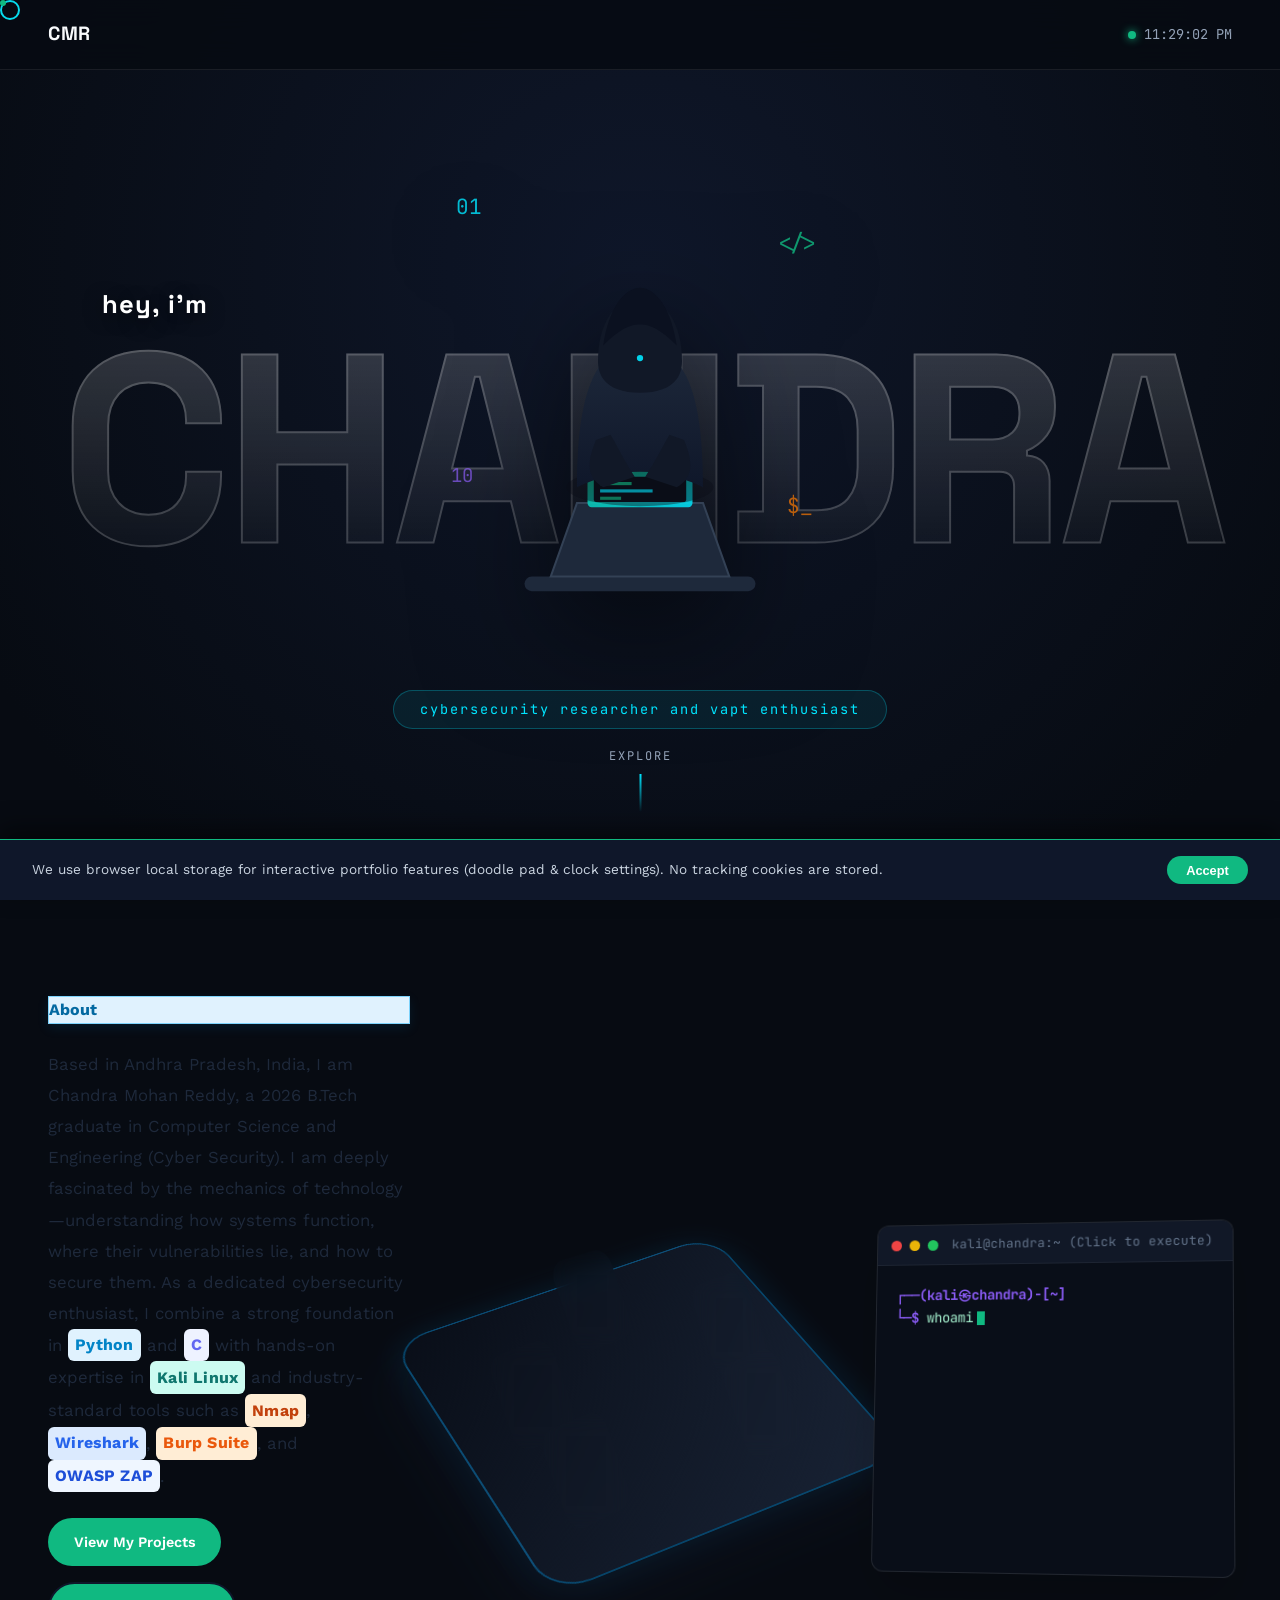
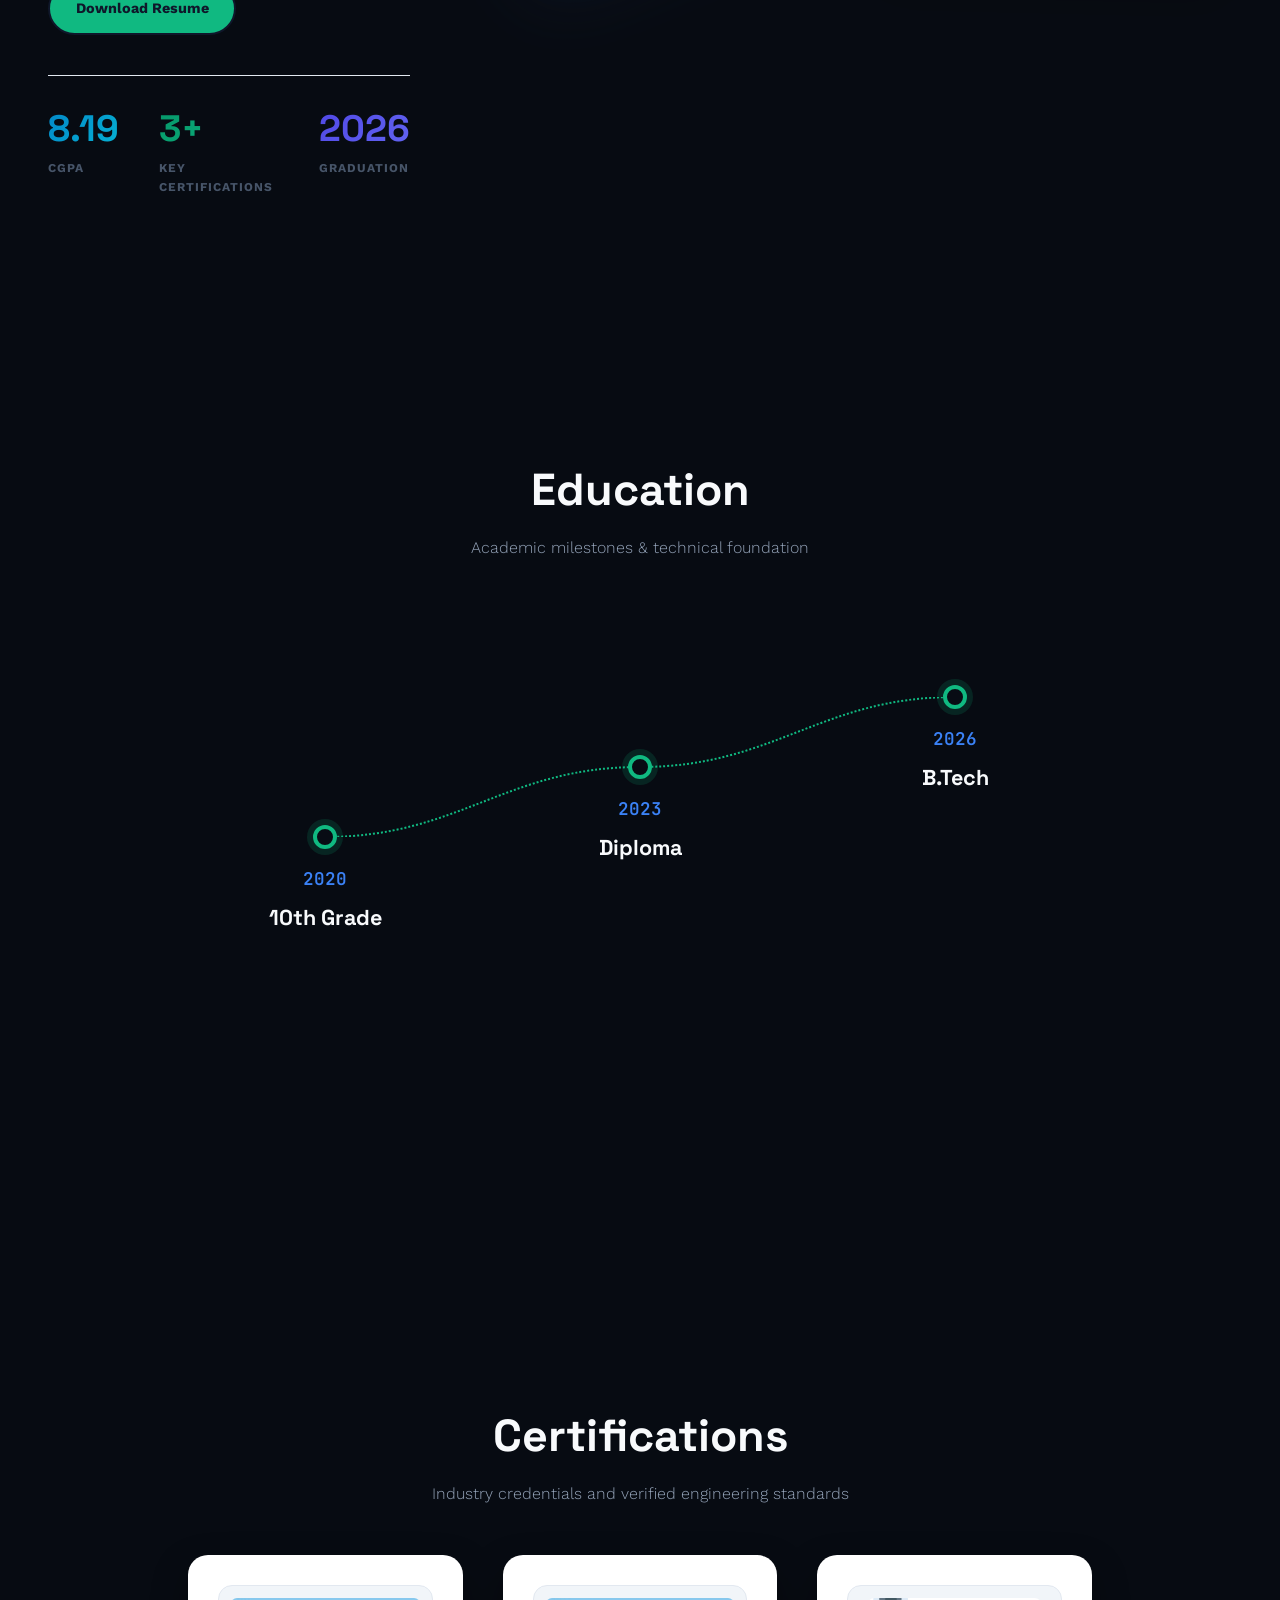
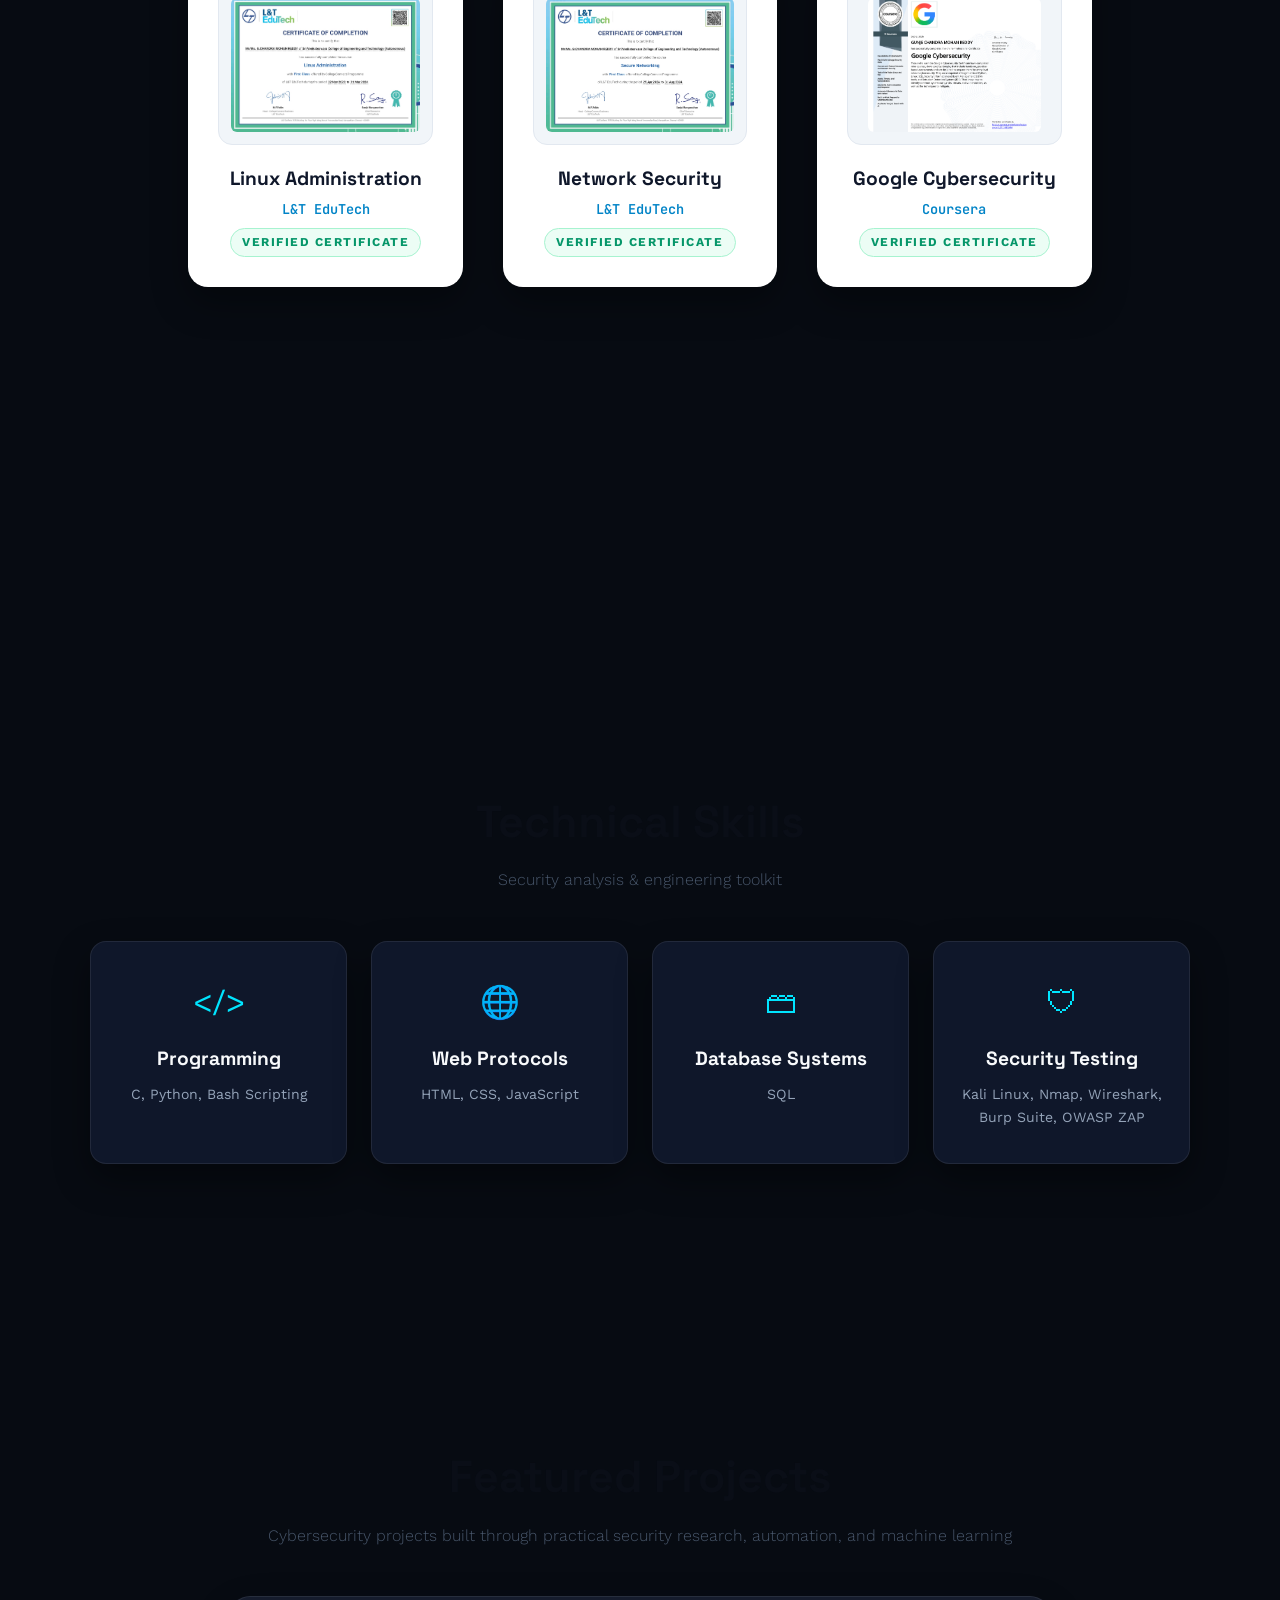
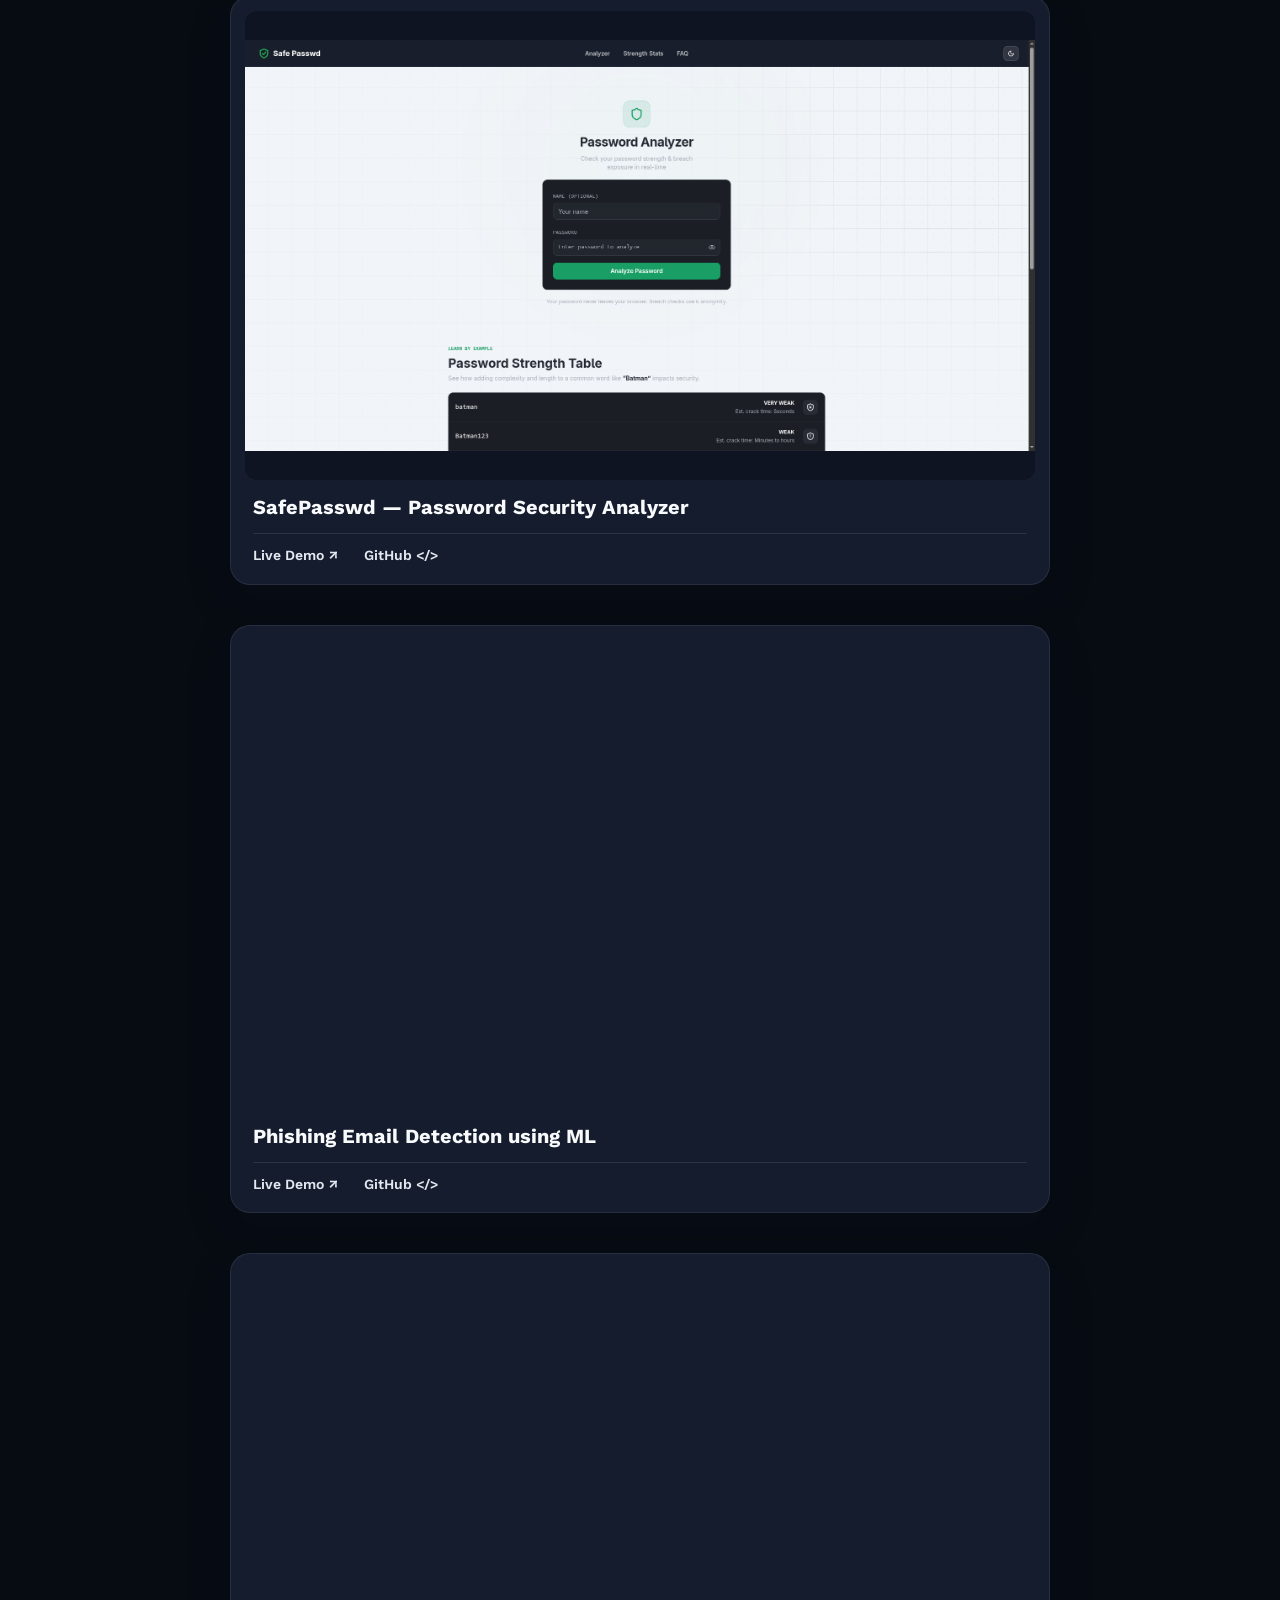
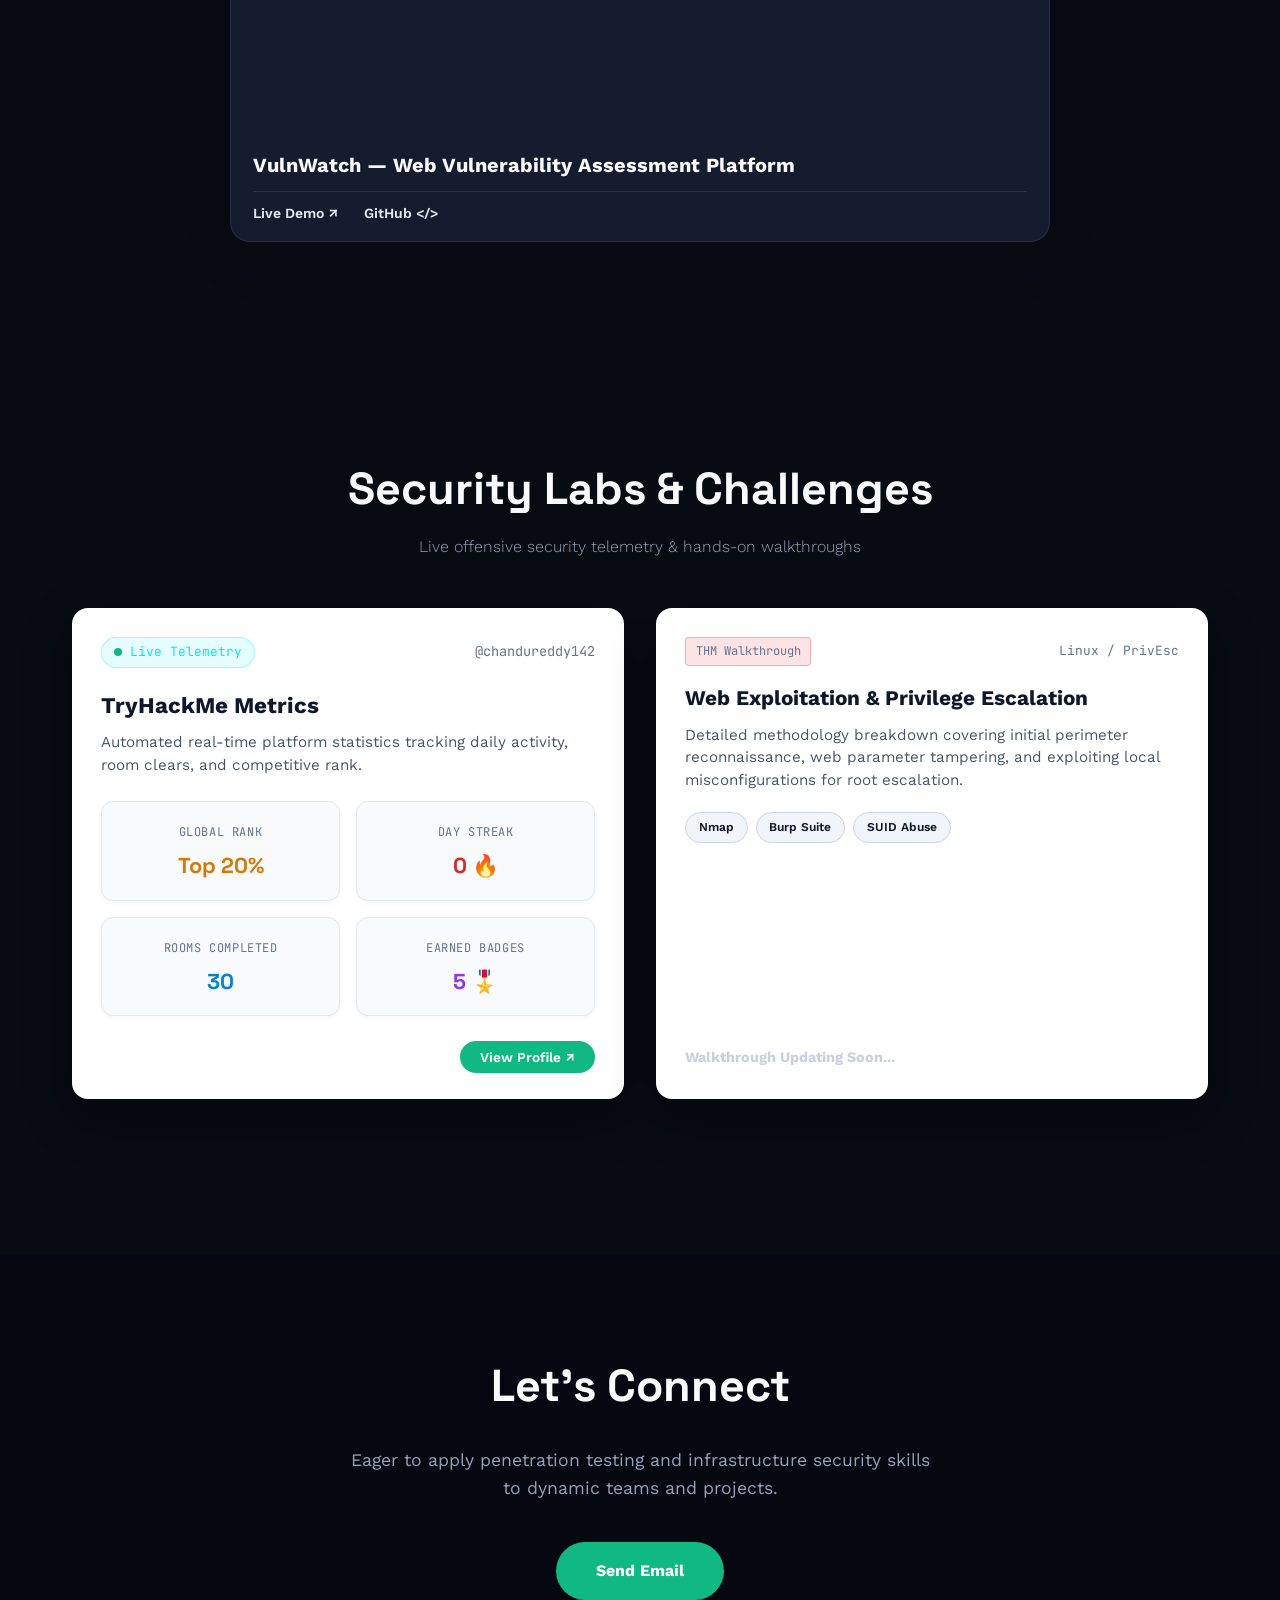
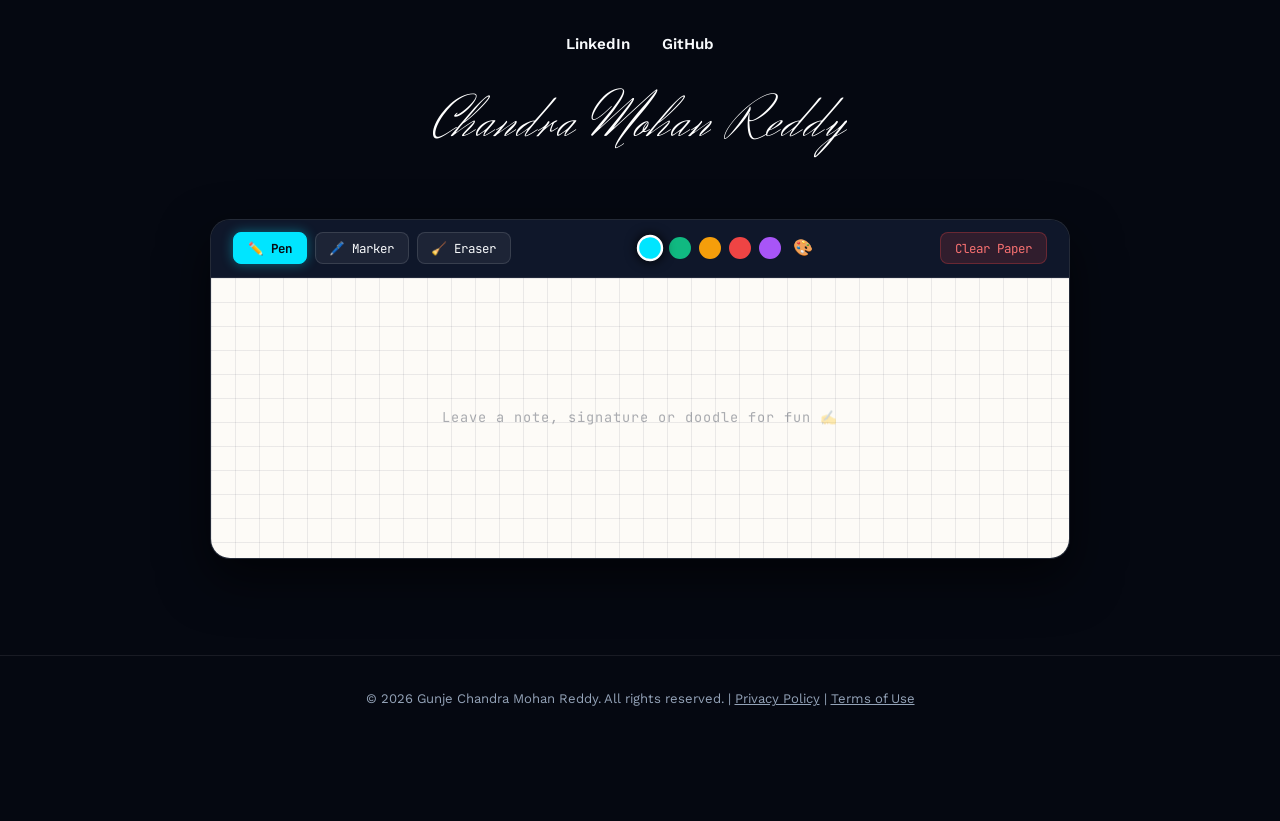
==== commit c1630db8: "Optimize mobile and tablet responsiveness and remove extra spacing" ====
--- a/index.html
+++ b/index.html
@@ -3,16 +3,31 @@
 <head>
     <meta charset="UTF-8">
     <meta name="viewport" content="width=device-width, initial-scale=1.0">
-    <title>Chandu Reddy - Portfolio</title>
-    <meta name="description" content="Portfolio of Chandu Reddy — Cybersecurity researcher and VAPT enthusiast skilled in Kali Linux, Nmap, Wireshark, Burp Suite and OWASP ZAP.">
+    <title>Chandu Reddy - Cybersecurity Portfolio</title>
+    <meta name="description" content="Portfolio of Gunje Chandra Mohan Reddy — Cybersecurity researcher and VAPT enthusiast skilled in Kali Linux, Nmap, Wireshark, Burp Suite and OWASP ZAP.">
+    <link rel="canonical" href="https://chandureddy.in/">
+    
+    <!-- Social Preview Tags (Open Graph & Twitter Cards) -->
     <meta property="og:title" content="Chandu Reddy - Cybersecurity Portfolio">
     <meta property="og:description" content="Cybersecurity researcher and VAPT enthusiast. Explore projects, certifications, and technical skills.">
     <meta property="og:type" content="website">
+    <meta property="og:url" content="https://chandureddy.in/">
+    <meta property="og:image" content="https://chandureddy.in/images/psa.png">
+    
+    <meta name="twitter:card" content="summary_large_image">
+    <meta name="twitter:title" content="Chandu Reddy - Cybersecurity Portfolio">
+    <meta name="twitter:description" content="Cybersecurity researcher and VAPT enthusiast. Explore projects, certifications, and technical skills.">
+    <meta name="twitter:image" content="https://chandureddy.in/images/psa.png">
+    
     <meta name="theme-color" content="#070b12">
+    <link rel="manifest" href="manifest.json">
     <link rel="icon" href="data:image/svg+xml,%3Csvg xmlns='http://www.w3.org/2000/svg' viewBox='0 0 100 100'%3E%3Crect width='100' height='100' rx='20' fill='%23070b12'/%3E%3Ctext x='50' y='66' font-family='Arial,sans-serif' font-size='44' font-weight='700' fill='%2300e5ff' text-anchor='middle'%3ECMR%3C/text%3E%3C/svg%3E">
     <link href="https://fonts.googleapis.com/css2?family=Playfair+Display:wght@700;900&family=Work+Sans:wght@300;400;600&family=JetBrains+Mono:wght@400;600&family=Space+Grotesk:wght@500;700;900&display=swap" rel="stylesheet">
     <link rel="stylesheet" href="styles.css">
     <link href="https://fonts.googleapis.com/css2?family=Herr+Von+Muellerhoff&family=Playfair+Display:ital,wght@0,700;0,900;1,700;1,900&family=Work+Sans:wght@300;400;600&family=JetBrains+Mono:wght@400;600&family=Space+Grotesk:wght@500;700;900&display=swap" rel="stylesheet">
+    
+    <!-- Privacy-Friendly Analytics (Cloudflare Web Analytics snippet placeholder) -->
+    <!-- <script defer src='https://static.cloudflareinsights.com/beacon.min.js' data-cf-beacon='{"token": "YOUR_CLOUDFLARE_ANALYTICS_TOKEN"}'></script> -->
 </head>
 <body>
     <div class="cursor"></div>
@@ -616,10 +631,10 @@
     <div class="contact-content fade-in">
         <h2 class="section-title">Let's Connect</h2>
         <p>Eager to apply penetration testing and infrastructure security skills to dynamic teams and projects.</p>
-        <a href="mailto:gunjechandramohanreddy@gmail.com" class="contact-button">Send Email</a>
+        <a href="javascript:void(0)" id="email-contact-btn" class="contact-button" onclick="window.location.href='mailto:'+'gunjechandramohanreddy'+'@'+'gmail.com'">Send Email</a>
         <div class="social-links">
-            <a href="https://www.linkedin.com/in/gunjechandramohanreddy" target="_blank" title="LinkedIn">LinkedIn</a>
-            <a href="https://github.com/chandureddy142" target="_blank" title="GitHub">GitHub</a>
+            <a href="https://www.linkedin.com/in/gunjechandramohanreddy" target="_blank" rel="noopener noreferrer" title="LinkedIn">LinkedIn</a>
+            <a href="https://github.com/chandureddy142" target="_blank" rel="noopener noreferrer" title="GitHub">GitHub</a>
         </div>
         <!-- Animated Autography-Style Signature -->
         <div class="signature-wrapper">
@@ -659,8 +674,14 @@
 </section>
 
     <footer>
-        <p>&copy; 2026 Gunje Chandra Mohan Reddy. All rights reserved.</p>
+        <p>&copy; 2026 Gunje Chandra Mohan Reddy. All rights reserved. | <a href="privacy.html" style="color: #94a3b8; text-decoration: underline;">Privacy Policy</a> | <a href="terms.html" style="color: #94a3b8; text-decoration: underline;">Terms of Use</a></p>
     </footer>
+
+    <!-- Minimal Cookie & Storage Consent Banner -->
+    <div id="cookie-consent-banner" class="cookie-banner" style="display: none; position: fixed; bottom: 0; left: 0; right: 0; background: #0f172a; border-top: 1px solid #10b981; padding: 1rem 2rem; z-index: 100000; align-items: center; justify-content: space-between; color: #cbd5e1; font-size: 0.85rem; box-shadow: 0 -10px 25px rgba(0,0,0,0.5);">
+        <span>We use browser local storage for interactive portfolio features (doodle pad &amp; clock settings). No tracking cookies are stored.</span>
+        <button id="accept-consent-btn" class="cta-button" style="padding: 0.4rem 1.2rem; font-size: 0.8rem; margin-left: 1rem; cursor: pointer; border: none;">Accept</button>
+    </div>
 
     <!-- Normal Box-Type Glassmorphic Dock with Rainbow Border Glow -->
     <div class="floating-dock-container" id="dockContainer">
--- a/styles.css
+++ b/styles.css
@@ -1413,8 +1413,27 @@
     transform: translateY(0);
 }
 
-/* Responsive adjustments */
+/* ========================================================
+   RESPONSIVE MEDIA QUERIES (TABLET & MOBILE OPTIMIZATIONS)
+   Strictly scoped to <= 900px and <= 600px to preserve 
+   100% desktop presentation above 900px.
+   ======================================================== */
+
 @media (max-width: 900px) {
+    /* Remove strict min-height 100vh & reduce vertical section padding */
+    .stage,
+    .hero-stage,
+    .about,
+    .certifications-section,
+    .security-labs-section,
+    .skills-section,
+    .projects,
+    .contact {
+        min-height: auto !important;
+        height: auto !important;
+        padding: 3.5rem 1.5rem !important;
+    }
+
     .project-card-vertical {
         grid-template-columns: 1fr;
     }
@@ -1424,20 +1443,14 @@
         border-right: none;
         border-bottom: 1px solid rgba(255, 255, 255, 0.08);
     }
-}
-
-@media (max-width: 768px) {
-    .hero-stage { grid-template-columns: 1fr; padding: 100px 1.5rem 5rem 1.5rem; }
+
+    .hero-stage { grid-template-columns: 1fr; padding: 100px 1.5rem 3.5rem 1.5rem !important; }
     .hero-intro { grid-column: span 1; }
-    .iso-platform-wrapper { width: 300px; height: 300px; }
-    .timeline-container { height: auto; display: flex; flex-direction: column; gap: 3rem; padding-left: 2rem; }
-    .route-path { display: none; }
-    .timeline-step { position: relative; left: 0 !important; top: 0 !important; transform: none; width: 100%; flex-direction: row; align-items: center; }
-    .timeline-dot { margin-right: 1.5rem; margin-bottom: 0; }
-    .timeline-year { margin-bottom: 0; margin-right: 1.5rem; width: 60px; }
-    .timeline-tooltip { bottom: 100%; left: 60px; transform: none; }
-    .skills { grid-template-columns: 1fr; }
-    .cert-grid { grid-template-columns: 1fr; }
+    .isometric-center-stage { margin: 1rem auto !important; transform: scale(0.85) !important; transform-origin: center center !important; }
+    .iso-platform-wrapper { width: 300px !important; height: 300px !important; }
+    
+    .skills { grid-template-columns: repeat(2, 1fr) !important; gap: 1.25rem !important; }
+    .cert-grid { grid-template-columns: repeat(2, 1fr) !important; gap: 1.5rem !important; }
     .glass-dock-box { gap: 6px; padding: 8px 12px; }
     .glass-dock-box .dock-item { width: 40px; height: 40px; }
 }
@@ -1618,23 +1631,109 @@
 
 /* ---- Small phones (≤600px) ---- */
 @media (max-width: 600px) {
+    /* Zero horizontal overflow */
+    body, html {
+        overflow-x: hidden !important;
+        max-width: 100vw !important;
+    }
+
+    /* Remove strict min-height 100vh & set tight section padding */
+    .stage,
+    .hero-stage,
+    .about,
+    .certifications-section,
+    .security-labs-section,
+    .skills-section,
+    .projects,
+    .contact {
+        min-height: auto !important;
+        height: auto !important;
+        padding: 2.5rem 1.2rem !important;
+    }
+
     .top-nav { padding: 0.8rem 1.1rem; }
     .logo { font-size: 1rem; }
     .live-time { font-size: 0.72rem; gap: 0.35rem; }
 
-    /* Eyebrow badge was overflowing the viewport on narrow phones
-       because of white-space: nowrap on a long phrase */
     .stage-eyebrow {
         white-space: normal;
         text-align: center;
-        max-width: 84vw;
+        max-width: 86vw;
         line-height: 1.5;
         font-size: 0.68rem;
         padding: 0.55rem 1.1rem;
         letter-spacing: 1px;
     }
     .stage-hey { font-size: 1.05rem; }
-    .stage-avatar-wrap { width: min(80vw, 340px); }
+    .stage-avatar-wrap { width: min(80vw, 320px); }
+
+    /* Scale 3D Slab for Mobile */
+    .isometric-center-stage { transform: scale(0.72) !important; margin: 0.5rem auto !important; }
+    .iso-platform-wrapper { width: 260px !important; height: 260px !important; }
+
+    /* Fix Education Timeline: Collapse into clean vertical layout */
+    .timeline-container {
+        height: auto !important;
+        display: flex !important;
+        flex-direction: column !important;
+        gap: 1.5rem !important;
+        margin: 1.5rem auto !important;
+        padding: 0 !important;
+        max-width: 100% !important;
+    }
+    .route-path { display: none !important; }
+    .timeline-step {
+        position: relative !important;
+        left: 0 !important;
+        top: 0 !important;
+        transform: none !important;
+        width: 100% !important;
+        display: flex !important;
+        flex-direction: row !important;
+        align-items: center !important;
+        justify-content: flex-start !important;
+        gap: 1rem !important;
+        padding: 0.8rem 1rem !important;
+        background: #0f172a !important;
+        border: 1px solid rgba(255, 255, 255, 0.08) !important;
+        border-radius: 14px !important;
+    }
+    .timeline-dot { margin: 0 !important; flex-shrink: 0 !important; }
+    .timeline-year { margin: 0 !important; min-width: 50px !important; font-size: 1rem !important; }
+    .timeline-label { font-size: 1.1rem !important; text-align: left !important; }
+    .timeline-tooltip {
+        position: relative !important;
+        bottom: auto !important;
+        left: auto !important;
+        opacity: 1 !important;
+        visibility: visible !important;
+        transform: none !important;
+        box-shadow: none !important;
+        pointer-events: auto !important;
+        padding: 0.4rem 0.8rem !important;
+        font-size: 0.8rem !important;
+        border-radius: 8px !important;
+        margin-left: auto !important;
+        max-width: 170px !important;
+    }
+    .timeline-tooltip::after { display: none !important; }
+
+    /* Responsive Grids */
+    .cert-grid { grid-template-columns: 1fr !important; gap: 1.25rem !important; }
+    .skills { grid-template-columns: repeat(2, 1fr) !important; gap: 0.9rem !important; }
+    .skill-card { padding: 1.4rem 0.8rem !important; }
+    .skill-card h3 { font-size: 1rem !important; }
+
+    /* Security Labs & Challenges: 1 column clean stack with reduced card padding */
+    .labs-content-grid {
+        grid-template-columns: 1fr !important;
+        padding: 0 !important;
+        gap: 1.25rem !important;
+    }
+    .security-labs-section .custom-thm-card,
+    .security-labs-section .writeup-card {
+        padding: 1.25rem !important;
+    }
 
     .hero-buttons { flex-direction: column; align-items: stretch; }
     .hero-buttons .cta-button,
@@ -1647,11 +1746,8 @@
     .terminal-body { height: 240px; font-size: 0.78rem; padding: 16px; }
     .term-title { font-size: 0.7rem; }
 
-    .section-heading-wrap { margin-bottom: 2rem; }
+    .section-heading-wrap { margin-bottom: 1.8rem; }
     .section-title { font-size: clamp(1.8rem, 7vw, 2.4rem); }
-
-    .timeline-tooltip { max-width: 220px; font-size: 0.85rem; padding: 1rem; }
-    .timeline-label { font-size: 1.1rem; }
 
     .cert-badge { padding: 1.3rem; }
     .cert-image-container { height: 120px; }
@@ -1662,12 +1758,17 @@
 
     .doodle-paper-bar { justify-content: center; gap: 0.5rem; padding: 0.7rem 1rem; }
     .doodle-btn { font-size: 0.72rem; padding: 0.35rem 0.7rem; }
-    .doodle-paper-sheet { height: 220px; }
+    .doodle-paper-sheet { height: 200px; }
 
     .signature-text { font-size: clamp(1.8rem, 9vw, 2.6rem); }
 
     .contact-content p { font-size: 1rem; }
     .social-links { gap: 1.4rem; flex-wrap: wrap; }
+
+    /* Footer bottom padding for dock clearance */
+    footer {
+        padding-bottom: 7.5rem !important;
+    }
 }
 
 /* ---- Very small phones (≤380px) ---- */
@@ -2051,7 +2152,7 @@
     }
 
     .projects .project-flip-container {
-        aspect-ratio: 16 / 9.5 !important;
+        aspect-ratio: 16 / 10 !important;
         border-radius: 11px !important;
     }
 
